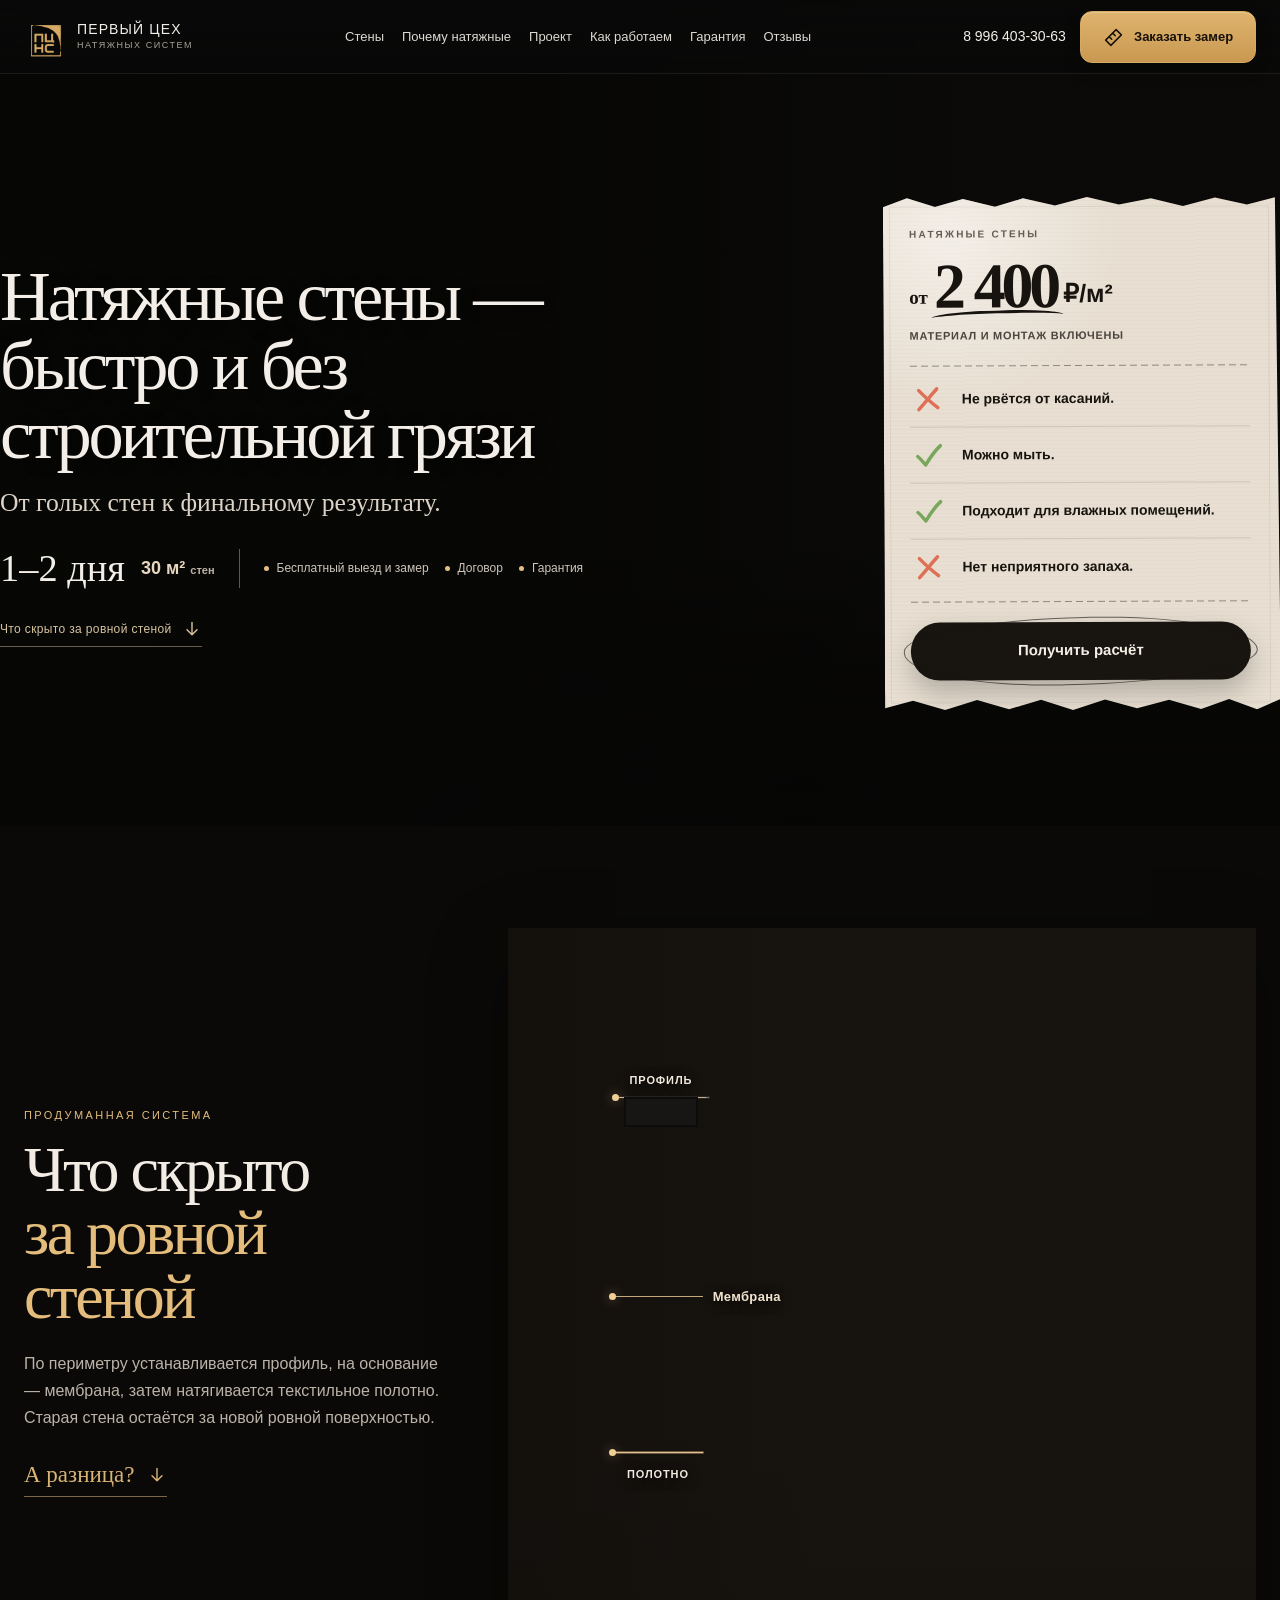
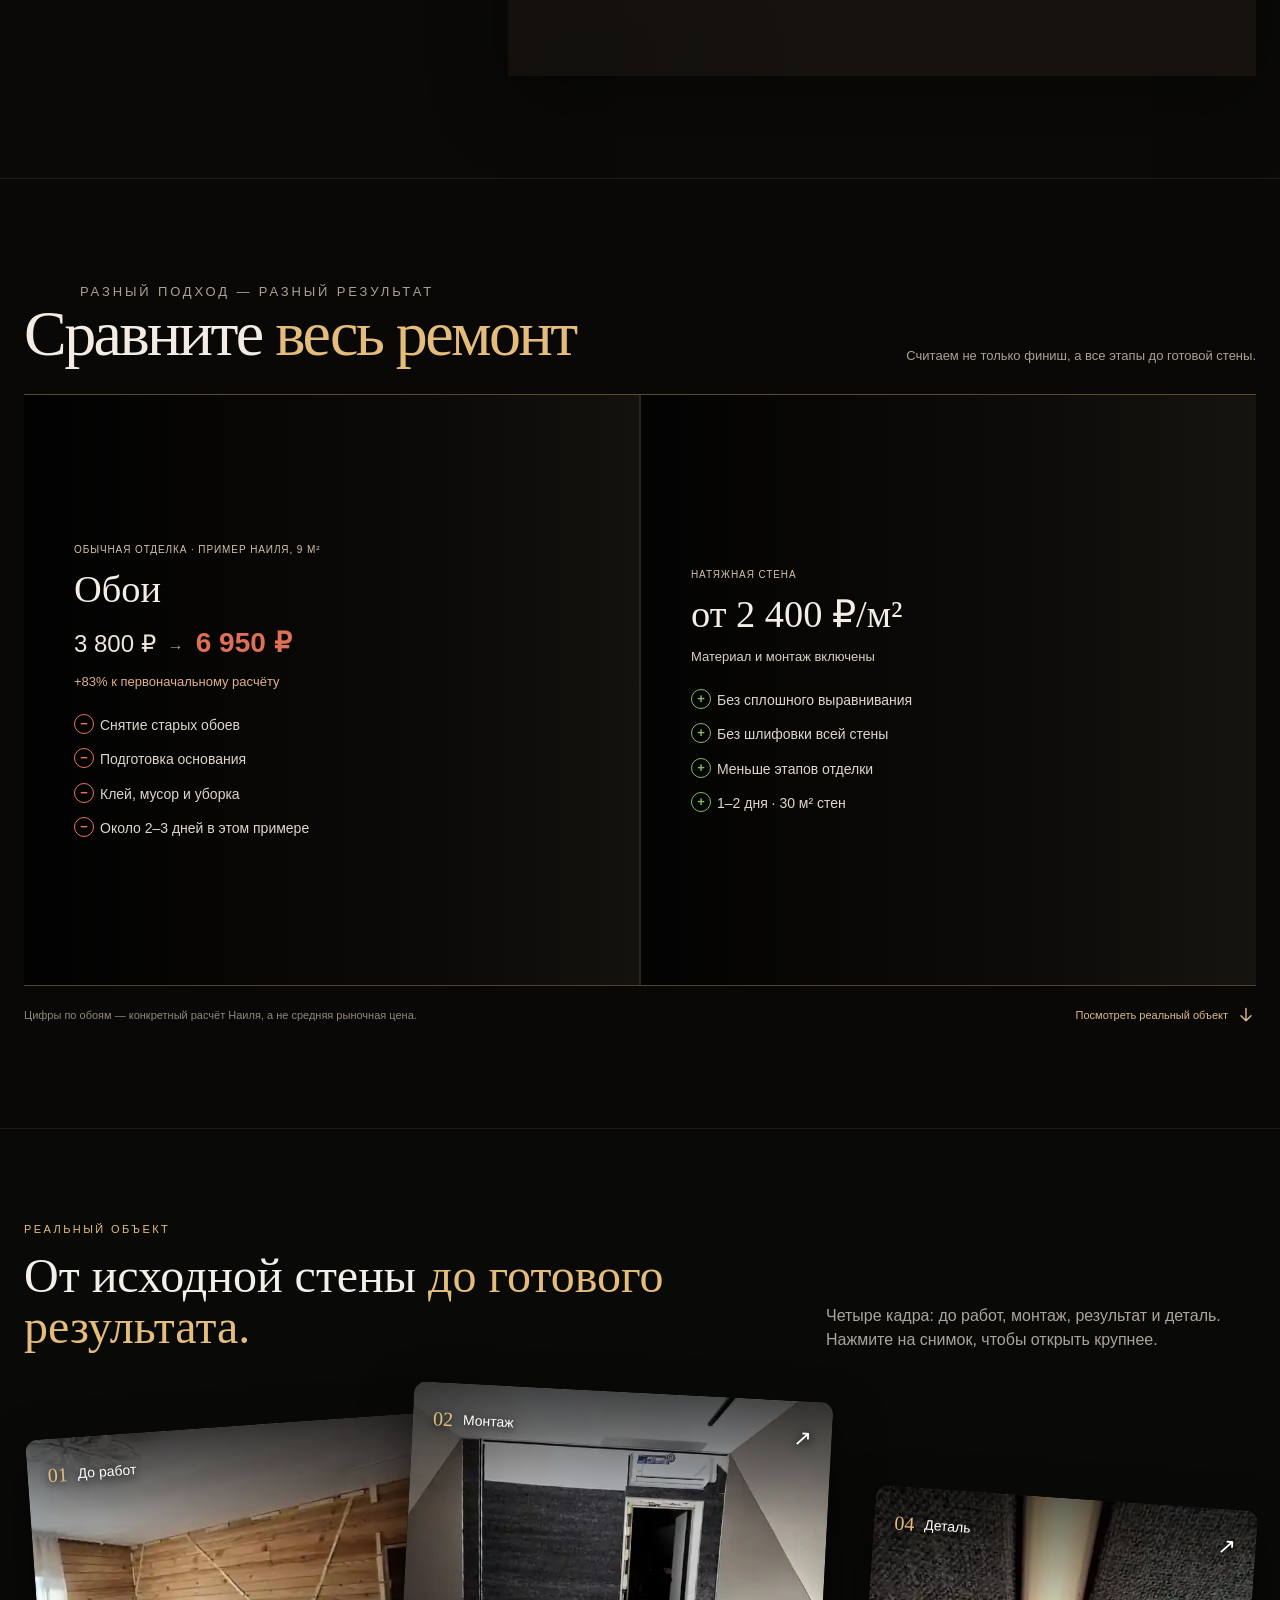
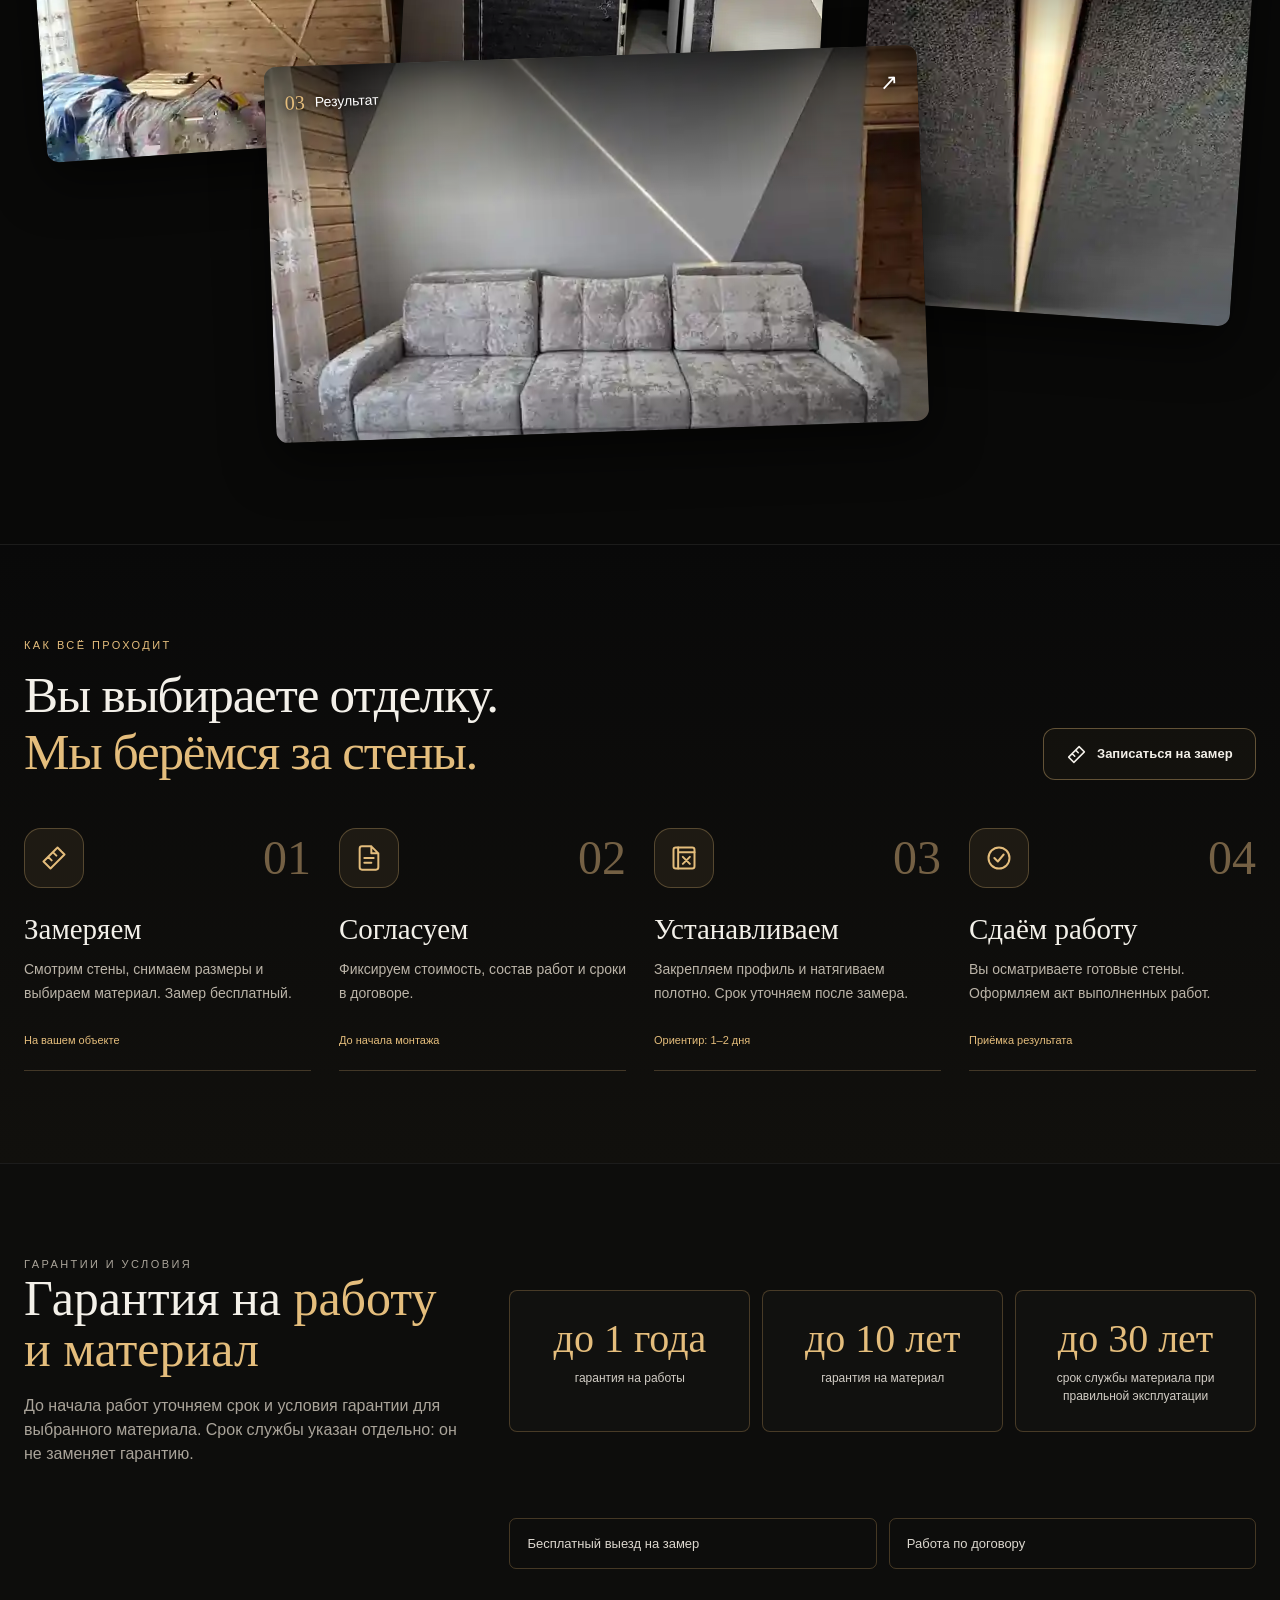
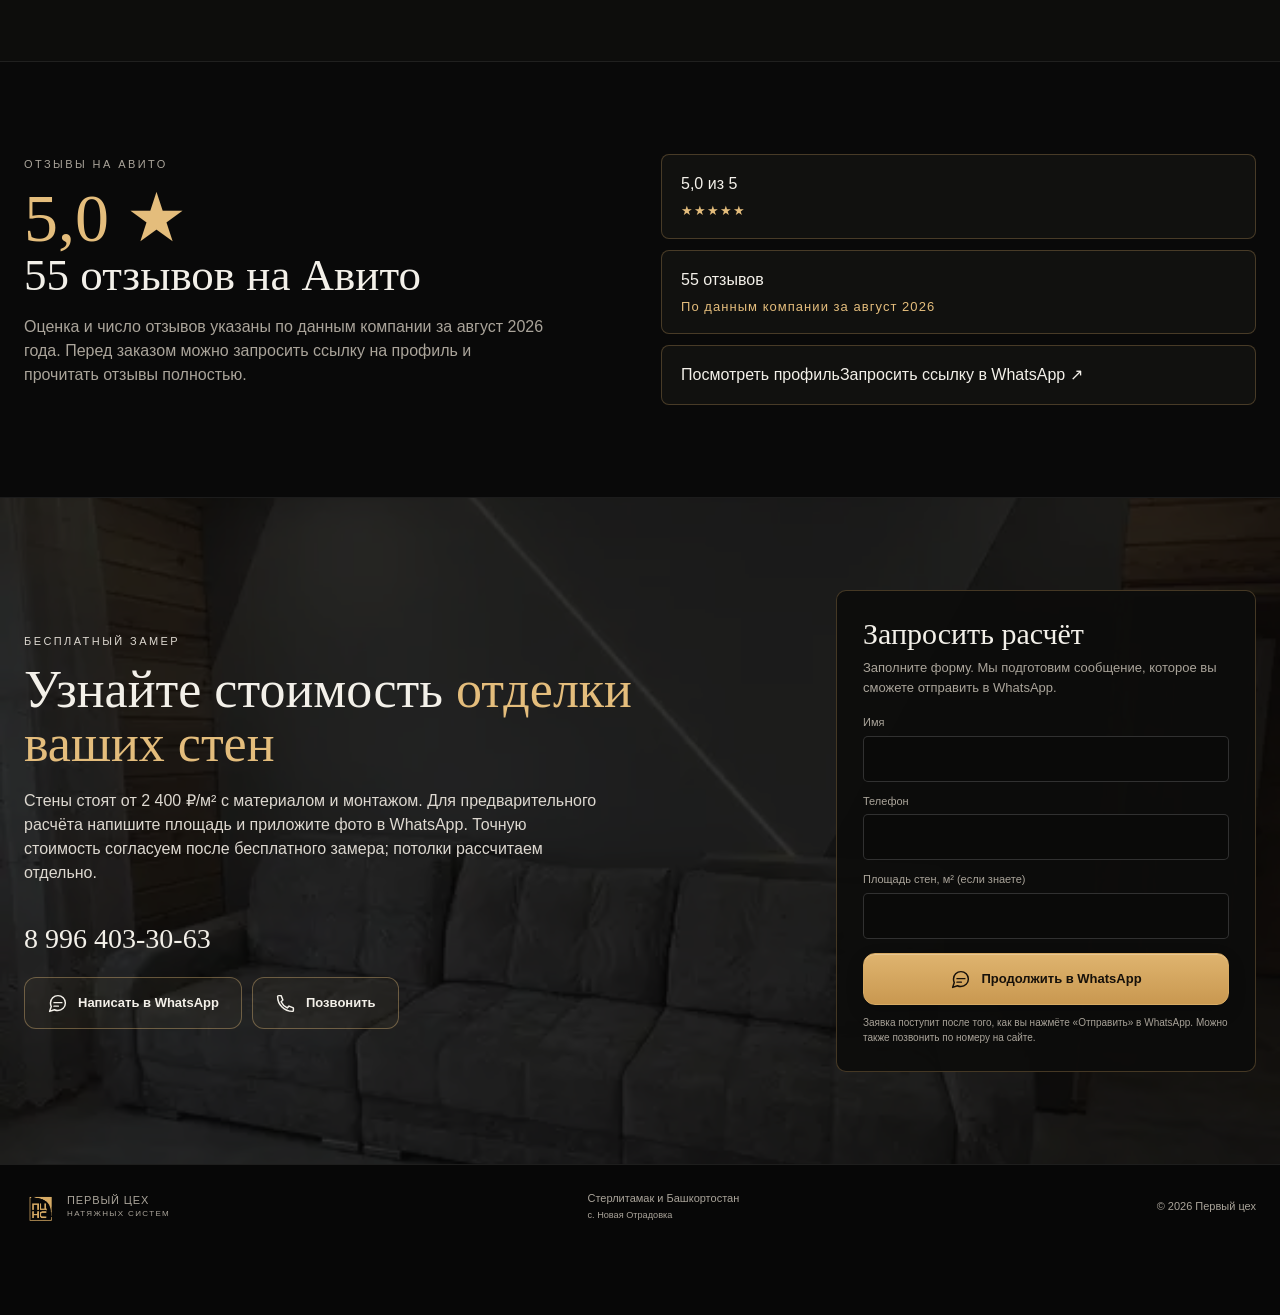
==== index.html @ b236bfb9 "Обновить версии финальных подложек экранов" ====
<!doctype html><html lang="ru"><head><meta charset="utf-8"><meta name="viewport" content="width=device-width,initial-scale=1,viewport-fit=cover"><title>Первый цех натяжных систем — Стерлитамак</title><meta name="description" content="Натяжные стены от 2 400 ₽/м² с материалом и монтажом в Стерлитамаке и Башкортостане. Также устанавливаем натяжные потолки. Бесплатный замер и расчёт."><meta name="theme-color" content="#090909"><link rel="icon" href="assets/logo.png"><link rel="stylesheet" href="styles.css?v=20260915-1936"><link rel="stylesheet" href="enhancements.css?v=20260915-1936"><link rel="stylesheet" href="comparison.css?v=20260915-1936"><link rel="stylesheet" href="story.css?v=20260915-1936"><link rel="stylesheet" href="attention.css?v=20260915-1936"><link rel="stylesheet" href="ui-refresh.css?v=20260916-bridge"><link rel="stylesheet" href="fullscreen.css?v=20260916-1"><link rel="stylesheet" href="revision-20260921.css?v=20260921-6"><style id="review-fixes-20260921">
.mount-detail{margin:0;min-width:0;padding:20px;background:rgba(9,8,7,.88);border-radius:16px}
.mount-detail svg{display:block;width:100%;height:auto}
.mount-detail figcaption{padding:0 10px 12px;color:#e2d9cb;font-size:15px;line-height:1.6}
.mount-detail small{display:block;margin-top:8px;font-size:12px;color:#b8ad9b}
.finish-visuals{display:grid;grid-template-columns:1fr 1fr;gap:24px;margin:0 0 32px}
.finish-visuals figure{position:relative;isolation:isolate;margin:0;min-height:390px;overflow:hidden;border-radius:16px;background:#28231d}
.finish-visuals img{position:absolute;inset:0;width:100%;height:100%;object-fit:cover}
.finish-visuals figure:after{content:"";position:absolute;inset:0;background:linear-gradient(0deg,rgba(0,0,0,.94),rgba(0,0,0,.5) 42%,transparent 85%);z-index:1}
.finish-visuals figcaption{position:absolute;z-index:2;bottom:0;left:0;right:0;padding:30px;color:#fff}
.finish-visuals small{display:block;font-size:13px;letter-spacing:.07em;color:#e6be7c;margin-bottom:12px}
.finish-visuals strong{display:block;font:400 clamp(28px,3vw,42px)/1.1 var(--serif);margin-bottom:12px}
.finish-visuals span{font-size:15px;line-height:1.5;color:#ddd5c9}
.finish-compare .finish-row>div{font-size:14px;line-height:1.55;padding:20px 16px}
.finish-compare .finish-row-head>div{font-size:14px}
@media(max-width:840px){.finish-visuals{gap:16px}.finish-visuals figure{min-height:360px}.finish-visuals figcaption{padding:22px}.finish-compare .finish-card dd{font-size:15px}.finish-compare .finish-card dt{font-size:11px}}
@media(max-width:600px){.finish-visuals{grid-template-columns:1fr}.finish-visuals figure{min-height:340px}.mount-detail{padding:10px}.mount-detail figcaption{font-size:14px}.wall-device-grid{min-width:0}}
</style><link rel="stylesheet" href="revision-20260922.css?v=20260922-3"></head><body>
<header class="header"><div class="wrap header-in"><a class="brand" href="#top"><img src="assets/logo.png" alt="Логотип Первый цех"><span class="brand-text"><strong>Первый цех</strong><span>натяжных систем</span></span></a><nav class="nav"><a href="#walls">Стены</a><a href="#compare">Почему натяжные</a><a href="#case">Проект</a><a href="#process">Как работаем</a><a href="#guarantee">Гарантия</a><a href="#reviews">Отзывы</a></nav><div class="header-actions"><a class="phone" href="tel:+79964033063">8 996 403-30-63</a><a class="btn btn-primary attention-cue" href="#measure"><svg class="btn-icon" width="22" height="22" viewBox="0 0 24 24" fill="none" stroke="currentColor" stroke-width="1.7" stroke-linecap="round" stroke-linejoin="round" aria-hidden="true" focusable="false"><path d="m3 15 12-12 6 6L9 21l-6-6Z M7 11l3 3m1-7 3 3m1-7 3 3"/></svg><span class="btn-label">Заказать замер</span></a></div><button class="menu-btn" id="menuBtn" aria-expanded="false" aria-controls="mobilePanel" aria-label="Меню"><span></span></button></div></header>
<div class="mobile-panel" id="mobilePanel" aria-hidden="true"><nav><a href="#walls">Стены</a><a href="#compare">Почему натяжные</a><a href="#case">Проект</a><a href="#process">Как работаем</a><a href="#guarantee">Гарантия</a><a href="#reviews">Отзывы</a></nav><div class="mobile-contact"><a class="btn btn-primary attention-cue" href="#measure"><svg class="btn-icon" width="22" height="22" viewBox="0 0 24 24" fill="none" stroke="currentColor" stroke-width="1.7" stroke-linecap="round" stroke-linejoin="round" aria-hidden="true" focusable="false"><path d="m3 15 12-12 6 6L9 21l-6-6Z M7 11l3 3m1-7 3 3m1-7 3 3"/></svg><span class="btn-label">Заказать замер</span></a><a class="btn ghost" href="tel:+79964033063"><svg class="btn-icon" width="22" height="22" viewBox="0 0 24 24" fill="none" stroke="currentColor" stroke-width="1.7" stroke-linecap="round" stroke-linejoin="round" aria-hidden="true" focusable="false"><path d="M7 3H4a1 1 0 0 0-1 1c0 9.4 7.6 17 17 17a1 1 0 0 0 1-1v-3l-5-2-2 2a14 14 0 0 1-7-7l2-2-2-5Z"/></svg><span class="btn-label">Позвонить · 8 996 403-30-63</span></a></div></div>
<main id="top"><section class="hero hero-full hero-receipt-layout"><img class="full-section-image hero-full-image" src="assets/hero-v3.webp?v=20260922-3" alt="" fetchpriority="high" decoding="async"><div class="wrap hero-receipt-grid"><div class="hero-receipt-copy"><h1 class="display">Натяжные стены —<br>быстро и без<br>строительной грязи</h1><p class="hero-receipt-lead">От голых стен к финальному результату.</p><div class="hero-receipt-facts"><div class="hero-time"><strong>1–2 дня</strong><span>30 м² <small>стен</small></span></div><div class="hero-trust-line"><span>Бесплатный выезд и замер</span><span>Договор</span><span>Гарантия</span></div></div><a class="hero-down-link" href="#walls"><span>Что скрыто за ровной стеной</span><svg class="down-icon" width="20" height="20" viewBox="0 0 24 24" fill="none" stroke="currentColor" stroke-width="1.7" stroke-linecap="round" stroke-linejoin="round" aria-hidden="true"><path d="M12 4v15m-6-6 6 6 6-6"/></svg></a></div><aside class="receipt-card" aria-label="Стоимость и преимущества натяжных стен"><div class="receipt-kicker">Натяжные стены</div><div class="receipt-price"><small>от</small><strong>2 400</strong><span>₽/м²</span></div><div class="receipt-includes">Материал и монтаж включены</div><div class="receipt-rule" aria-hidden="true"></div><div class="receipt-benefits"><div><svg class="receipt-mark receipt-mark-no" viewBox="0 0 40 40" aria-hidden="true"><path d="M9 9c6 7 13 14 22 22M31 8C24 15 17 23 8 32"/></svg><b>Не рвётся от касаний.</b></div><div><svg class="receipt-mark receipt-mark-yes" viewBox="0 0 40 40" aria-hidden="true"><path d="M7 22c4 3 7 7 10 10C22 23 27 15 34 8"/></svg><b>Можно мыть.</b></div><div><svg class="receipt-mark receipt-mark-yes" viewBox="0 0 40 40" aria-hidden="true"><path d="M7 22c4 3 7 7 10 10C22 23 27 15 34 8"/></svg><b>Подходит для влажных помещений.</b></div><div><svg class="receipt-mark receipt-mark-no" viewBox="0 0 40 40" aria-hidden="true"><path d="M9 9c6 7 13 14 22 22M31 8C24 15 17 23 8 32"/></svg><b>Нет неприятного запаха.</b></div></div><div class="receipt-rule receipt-rule-bottom" aria-hidden="true"></div><a class="receipt-cta attention-cue" href="#measure">Получить расчёт</a></aside></div></section><section class="section wall-system-v2" id="walls"><div class="wrap wall-system-grid"><div class="wall-system-copy"><p class="eyebrow">Продуманная система</p><h2>Что скрыто<br><span class="gold">за ровной стеной</span></h2><p>По периметру устанавливается профиль, на основание — мембрана, затем натягивается текстильное полотно. Старая стена остаётся за новой ровной поверхностью.</p><a class="wall-scroll-link" href="#compare"><span>А разница?</span><svg class="down-icon" width="20" height="20" viewBox="0 0 24 24" fill="none" stroke="currentColor" stroke-width="1.7" stroke-linecap="round" stroke-linejoin="round" aria-hidden="true"><path d="M12 4v15m-6-6 6 6 6-6"/></svg></a></div><figure class="system-visual" aria-label="Разрез натяжной стены: профиль, мембрана и полотно"><img src="assets/system-cutaway-v3.webp?v=20260922-3" alt="Архитектурный разрез натяжной стены с профилем, мембраной и текстильным полотном" loading="lazy" decoding="async"><div class="layer-label layer-profile"><i></i><span>Профиль</span></div><div class="layer-label layer-membrane"><i></i><span>Мембрана</span></div><div class="layer-label layer-fabric"><i></i><span>Полотно</span></div></figure></div></section><section class="section repair-compare-v2" id="compare"><div class="wrap"><div class="repair-compare-head"><div><p class="eyebrow">Разный подход — разный результат</p><h2>Сравните <span class="gold">весь ремонт</span></h2></div><p>Считаем не только финиш, а все этапы до готовой стены.</p></div><div class="repair-compare-grid"><article class="repair-option repair-old"><img src="assets/repair-before-v3.webp?v=20260922-3" alt="Комната во время демонтажа старой отделки" loading="lazy" decoding="async"><div class="repair-overlay"></div><div class="repair-option-copy"><small>Обычная отделка · пример Наиля, 9 м²</small><h3>Обои</h3><div class="repair-price repair-price-old"><span>3 800 ₽</span><em>→</em><strong>6 950 ₽</strong></div><p class="repair-delta">+83% к первоначальному расчёту</p><ul><li>Снятие старых обоев</li><li>Подготовка основания</li><li>Клей, мусор и уборка</li><li>Около 2–3 дней в этом примере</li></ul></div></article><article class="repair-option repair-new"><img src="assets/repair-after-v3.webp?v=20260922-3" alt="Готовая современная комната с ровной текстильной стеной" loading="lazy" decoding="async"><div class="repair-overlay"></div><div class="repair-option-copy"><small>Натяжная стена</small><h3>от 2 400 ₽/м²</h3><p class="repair-included">Материал и монтаж включены</p><ul><li>Без сплошного выравнивания</li><li>Без шлифовки всей стены</li><li>Меньше этапов отделки</li><li>1–2 дня · 30 м² стен</li></ul></div></article></div><div class="repair-note"><span>Цифры по обоям — конкретный расчёт Наиля, а не средняя рыночная цена.</span><a href="#case">Посмотреть реальный объект <svg class="down-icon" width="20" height="20" viewBox="0 0 24 24" fill="none" stroke="currentColor" stroke-width="1.7" stroke-linecap="round" stroke-linejoin="round" aria-hidden="true"><path d="M12 4v15m-6-6 6 6 6-6"/></svg></a></div></div></section><section class="section project-section" id="case"><div class="wrap"><div class="section-head project-head"><div><p class="eyebrow">Реальный объект</p><h2>От исходной стены <span class="gold">до готового результата.</span></h2></div><p>Четыре кадра: до работ, монтаж, результат и деталь. Нажмите на снимок, чтобы открыть крупнее.</p></div><div class="project-collage" aria-label="Четыре фотографии отделки стены"><button class="collage-shot collage-before" type="button" data-photo-src="assets/before.webp" data-photo-caption="Исходная деревянная стена" aria-label="Открыть фото: Исходная деревянная стена"><img src="assets/before.webp" alt="Исходная деревянная стена" loading="lazy" decoding="async"><span class="collage-label"><small>01</small><strong>До работ</strong><span aria-hidden="true">↗</span></span></button><button class="collage-shot collage-process" type="button" data-photo-src="assets/process.webp" data-photo-caption="Подготовка и монтаж полотна" aria-label="Открыть фото: Подготовка и монтаж полотна"><img src="assets/process.webp" alt="Подготовка и монтаж полотна" loading="lazy" decoding="async"><span class="collage-label"><small>02</small><strong>Монтаж</strong><span aria-hidden="true">↗</span></span></button><button class="collage-shot collage-after" type="button" data-photo-src="assets/after.webp" data-photo-caption="Готовая стена со световой линией" aria-label="Открыть фото: Готовая стена со световой линией"><img src="assets/after.webp" alt="Готовая стена со световой линией" loading="lazy" decoding="async"><span class="collage-label"><small>03</small><strong>Результат</strong><span aria-hidden="true">↗</span></span></button><button class="collage-shot collage-detail" type="button" data-photo-src="assets/detail.webp" data-photo-caption="Фактура полотна и световая линия" aria-label="Открыть фото: Фактура полотна и световая линия"><img src="assets/detail.webp" alt="Фактура полотна и световая линия" loading="lazy" decoding="async"><span class="collage-label"><small>04</small><strong>Деталь</strong><span aria-hidden="true">↗</span></span></button></div></div></section><section class="section process-refresh" id="process"><div class="wrap"><div class="process-heading"><div><p class="eyebrow">Как всё проходит</p><h2>Вы выбираете отделку.<br><span class="gold">Мы берёмся за стены.</span></h2></div><a class="btn ghost" href="#measure"><svg class="btn-icon" width="22" height="22" viewBox="0 0 24 24" fill="none" stroke="currentColor" stroke-width="1.7" stroke-linecap="round" stroke-linejoin="round" aria-hidden="true" focusable="false"><path d="m3 15 12-12 6 6L9 21l-6-6Z M7 11l3 3m1-7 3 3m1-7 3 3"/></svg><span class="btn-label">Записаться на замер</span></a></div><ol class="order-steps"><li class="order-step"><div class="order-step-top"><span class="order-icon"><svg class="step-svg" width="22" height="22" viewBox="0 0 24 24" fill="none" stroke="currentColor" stroke-width="1.7" stroke-linecap="round" stroke-linejoin="round" aria-hidden="true" focusable="false"><path d="m3 15 12-12 6 6L9 21l-6-6Z M7 11l3 3m1-7 3 3m1-7 3 3"/></svg></span><span class="order-number">01</span></div><h3>Замеряем</h3><p>Смотрим стены, снимаем размеры и выбираем материал. Замер бесплатный.</p><small>На вашем объекте</small></li><li class="order-step"><div class="order-step-top"><span class="order-icon"><svg class="step-svg" width="22" height="22" viewBox="0 0 24 24" fill="none" stroke="currentColor" stroke-width="1.7" stroke-linecap="round" stroke-linejoin="round" aria-hidden="true" focusable="false"><path d="M14 2H6a2 2 0 0 0-2 2v16a2 2 0 0 0 2 2h12a2 2 0 0 0 2-2V8l-6-6Z M14 2v6h6M8 12h8m-8 4h6"/></svg></span><span class="order-number">02</span></div><h3>Согласуем</h3><p>Фиксируем стоимость, состав работ и сроки в договоре.</p><small>До начала монтажа</small></li><li class="order-step"><div class="order-step-top"><span class="order-icon"><svg class="step-svg" width="22" height="22" viewBox="0 0 24 24" fill="none" stroke="currentColor" stroke-width="1.7" stroke-linecap="round" stroke-linejoin="round" aria-hidden="true" focusable="false"><rect x="3" y="3" width="18" height="18" rx="2"/><path d="M7 3v18M7 7h14m-10 4 6 6m0-6-6 6"/></svg></span><span class="order-number">03</span></div><h3>Устанавливаем</h3><p>Закрепляем профиль и натягиваем полотно. Срок уточняем после замера.</p><small>Ориентир: 1–2 дня</small></li><li class="order-step"><div class="order-step-top"><span class="order-icon"><svg class="step-svg" width="22" height="22" viewBox="0 0 24 24" fill="none" stroke="currentColor" stroke-width="1.7" stroke-linecap="round" stroke-linejoin="round" aria-hidden="true" focusable="false"><circle cx="12" cy="12" r="9"/><path d="m8 12 3 3 5-6"/></svg></span><span class="order-number">04</span></div><h3>Сдаём работу</h3><p>Вы осматриваете готовые стены. Оформляем акт выполненных работ.</p><small>Приёмка результата</small></li></ol></div></section><section class="section guarantee" id="guarantee"><div class="wrap guarantee-grid"><div class="guarantee-copy"><p class="eyebrow">Гарантии и условия</p><h2>Гарантия на <span class="gold">работу и материал</span></h2><p>До начала работ уточняем срок и условия гарантии для выбранного материала. Срок службы указан отдельно: он не заменяет гарантию.</p></div><div class="metrics"><div class="metric"><strong>до 1 года</strong><span>гарантия на работы</span></div><div class="metric"><strong>до 10 лет</strong><span>гарантия на материал</span></div><div class="metric"><strong>до 30 лет</strong><span>срок службы материала при правильной эксплуатации</span></div></div><div class="guarantee-notes"><div class="note">Бесплатный выезд на замер</div><div class="note">Работа по договору</div></div></div></section>
<section class="section" id="reviews"><div class="wrap reviews-grid"><div class="rating-copy"><p class="eyebrow">Отзывы на Авито</p><h2><span class="rating">5,0 ★</span><br>55 отзывов на Авито</h2><p>Оценка и число отзывов указаны по данным компании за август 2026 года. Перед заказом можно запросить ссылку на профиль и прочитать отзывы полностью.</p></div><div class="review-points"><div class="review-point"><b>5,0 из 5</b><span>★★★★★</span></div><div class="review-point"><b>55 отзывов</b><span>По данным компании за август 2026</span></div><div class="review-point"><b>Посмотреть профиль</b><a href="https://wa.me/79964033063?text=%D0%97%D0%B4%D1%80%D0%B0%D0%B2%D1%81%D1%82%D0%B2%D1%83%D0%B9%D1%82%D0%B5!%20%D0%9F%D1%80%D0%B8%D1%88%D0%BB%D0%B8%D1%82%D0%B5%2C%20%D0%BF%D0%BE%D0%B6%D0%B0%D0%BB%D1%83%D0%B9%D1%81%D1%82%D0%B0%2C%20%D1%81%D1%81%D1%8B%D0%BB%D0%BA%D1%83%20%D0%BD%D0%B0%20%D0%B2%D0%B0%D1%88%20%D0%BF%D1%80%D0%BE%D1%84%D0%B8%D0%BB%D1%8C%20%D0%90%D0%B2%D0%B8%D1%82%D0%BE%20%D1%81%20%D0%BE%D1%82%D0%B7%D1%8B%D0%B2%D0%B0%D0%BC%D0%B8." target="_blank" rel="noopener">Запросить ссылку в WhatsApp ↗</a></div></div></div></section>
<section class="section cta" id="measure"><div class="cta-bg"><img src="assets/hero.webp" alt=""></div><div class="wrap cta-in"><div class="cta-copy"><p class="eyebrow">Бесплатный замер</p><h2>Узнайте стоимость <span class="gold">отделки ваших стен</span></h2><p>Стены стоят от 2 400 ₽/м² с материалом и монтажом. Для предварительного расчёта напишите площадь и приложите фото в WhatsApp. Точную стоимость согласуем после бесплатного замера; потолки рассчитаем отдельно.</p><a class="cta-phone" href="tel:+79964033063">8 996 403-30-63</a><div class="contact-actions"><a class="btn ghost" href="https://wa.me/79964033063" target="_blank" rel="noopener"><svg class="btn-icon" width="22" height="22" viewBox="0 0 24 24" fill="none" stroke="currentColor" stroke-width="1.7" stroke-linecap="round" stroke-linejoin="round" aria-hidden="true" focusable="false"><path d="M21 11.5a8.5 8.5 0 0 1-8.5 8.5 9 9 0 0 1-4-.9L3 21l1.9-5.5a9 9 0 0 1-.9-4A8.5 8.5 0 0 1 12.5 3 8.5 8.5 0 0 1 21 11.5Z"/><path d="M8 11h9m-9 4h5"/></svg><span class="btn-label">Написать в WhatsApp</span></a><a class="btn ghost" href="tel:+79964033063"><svg class="btn-icon" width="22" height="22" viewBox="0 0 24 24" fill="none" stroke="currentColor" stroke-width="1.7" stroke-linecap="round" stroke-linejoin="round" aria-hidden="true" focusable="false"><path d="M7 3H4a1 1 0 0 0-1 1c0 9.4 7.6 17 17 17a1 1 0 0 0 1-1v-3l-5-2-2 2a14 14 0 0 1-7-7l2-2-2-5Z"/></svg><span class="btn-label">Позвонить</span></a></div></div><form class="form" id="leadForm"><h3>Запросить расчёт</h3><p>Заполните форму. Мы подготовим сообщение, которое вы сможете отправить в WhatsApp.</p><div class="field"><label for="name">Имя</label><input id="name" name="name" autocomplete="name" required></div><div class="field"><label for="phone">Телефон</label><input id="phone" name="phone" type="tel" autocomplete="tel" inputmode="tel" required></div><div class="field"><label for="area">Площадь стен, м² (если знаете)</label><input id="area" name="area" inputmode="decimal"></div><button class="btn btn-primary attention-cue" type="submit"><svg class="btn-icon" width="22" height="22" viewBox="0 0 24 24" fill="none" stroke="currentColor" stroke-width="1.7" stroke-linecap="round" stroke-linejoin="round" aria-hidden="true" focusable="false"><path d="M21 11.5a8.5 8.5 0 0 1-8.5 8.5 9 9 0 0 1-4-.9L3 21l1.9-5.5a9 9 0 0 1-.9-4A8.5 8.5 0 0 1 12.5 3 8.5 8.5 0 0 1 21 11.5Z"/><path d="M8 11h9m-9 4h5"/></svg><span class="btn-label">Продолжить в WhatsApp</span></button><div class="form-note">Заявка поступит после того, как вы нажмёте «Отправить» в WhatsApp. Можно также позвонить по номеру на сайте.</div></form></div></section></main>
<div class="project-lightbox" id="projectLightbox" aria-hidden="true" role="dialog" aria-modal="true" aria-label="Фотография проекта"><button class="lightbox-close" id="lightboxClose" type="button" aria-label="Закрыть">×</button><figure><img id="lightboxImage" src="" alt=""><figcaption id="lightboxCaption"></figcaption></figure></div><footer class="footer"><div class="wrap footer-in"><a class="brand" href="#top"><img src="assets/logo.png" alt=""><span class="brand-text"><strong>Первый цех</strong><span>натяжных систем</span></span></a><div>Стерлитамак и Башкортостан<br><small>с. Новая Отрадовка</small></div><div>© <span id="year"></span> Первый цех</div></div></footer><div class="mobile-cta"><a class="btn ghost" href="tel:+79964033063"><svg class="btn-icon" width="22" height="22" viewBox="0 0 24 24" fill="none" stroke="currentColor" stroke-width="1.7" stroke-linecap="round" stroke-linejoin="round" aria-hidden="true" focusable="false"><path d="M7 3H4a1 1 0 0 0-1 1c0 9.4 7.6 17 17 17a1 1 0 0 0 1-1v-3l-5-2-2 2a14 14 0 0 1-7-7l2-2-2-5Z"/></svg><span class="btn-label">Позвонить</span></a><a class="btn btn-primary attention-cue" href="#measure"><svg class="btn-icon" width="22" height="22" viewBox="0 0 24 24" fill="none" stroke="currentColor" stroke-width="1.7" stroke-linecap="round" stroke-linejoin="round" aria-hidden="true" focusable="false"><rect x="5" y="2" width="14" height="20" rx="3"/><path d="M8 6h8M8 11h1m6 0h1m-8 4h1m6 0h1m-8 4h1m6 0h1"/></svg><span class="btn-label">Рассчитать</span></a></div>
<script src="script.js?v=20260915-pulse" defer></script></body></html>
---- styles.css ----
:root{--bg:#090909;--bg2:#0d0d0c;--panel:#11110f;--text:#f3f0e9;--muted:#aaa49a;--gold:#d6aa65;--gold2:#e4bd7c;--line:rgba(214,170,101,.28);--soft:rgba(255,255,255,.08);--max:1240px;--serif:Georgia,'Times New Roman',serif;--sans:Arial,Helvetica,sans-serif;--header:74px}
*{box-sizing:border-box}html{scroll-behavior:smooth;scroll-padding-top:calc(var(--header) + 16px);background:var(--bg)}body{margin:0;background:var(--bg);color:var(--text);font:16px/1.5 var(--sans);-webkit-font-smoothing:antialiased;overflow-x:hidden}body.menu-open{overflow:hidden}img{display:block;max-width:100%}a{color:inherit;text-decoration:none}button,input{font:inherit}.wrap{width:min(var(--max),calc(100% - 48px));margin:auto}.gold{color:var(--gold2)}.eyebrow{margin:0 0 14px;color:var(--gold2);font-size:11px;letter-spacing:.22em;text-transform:uppercase}.display{font-family:var(--serif);font-weight:400;line-height:.98;letter-spacing:-.035em}.btn{display:inline-flex;min-height:48px;padding:0 20px;align-items:center;justify-content:center;border:1px solid var(--gold);border-radius:6px;background:var(--gold);color:#17120b;font-size:13px;font-weight:700;cursor:pointer;transition:.16s}.btn:hover{filter:brightness(1.05);transform:translateY(-1px)}.btn.ghost{background:transparent;color:var(--text);border-color:rgba(214,170,101,.58);font-weight:600}.btn:focus-visible,a:focus-visible,input:focus-visible,button:focus-visible{outline:2px solid var(--gold2);outline-offset:3px}
.header{height:var(--header);position:fixed;inset:0 0 auto;z-index:100;background:rgba(9,9,9,.96);border-bottom:1px solid var(--soft)}.header-in{height:100%;display:flex;align-items:center;gap:24px}.brand{display:flex;align-items:center;gap:11px}.brand img{width:42px;height:42px;object-fit:contain}.brand-text strong{display:block;font-size:14px;line-height:1.1;font-weight:500;letter-spacing:.08em;text-transform:uppercase}.brand-text span{display:block;margin-top:4px;color:var(--muted);font-size:9px;line-height:1.1;letter-spacing:.17em;text-transform:uppercase}.nav{display:flex;gap:22px;margin:auto;font-size:13px;color:#ddd9d2}.nav a{padding:10px 0}.nav a:hover{color:var(--gold2)}.header-actions{display:flex;align-items:center;gap:14px}.phone{font-size:14px;white-space:nowrap}.phone small{display:block;color:var(--muted);font-size:10px;text-align:right}.menu-btn{display:none;margin-left:auto;width:42px;height:42px;border:1px solid var(--soft);border-radius:7px;background:#10100f;color:var(--text);cursor:pointer}.menu-btn span,.menu-btn:before,.menu-btn:after{content:'';display:block;width:18px;height:1px;margin:4px auto;background:currentColor;transition:.18s}.menu-btn[aria-expanded="true"] span{opacity:0}.menu-btn[aria-expanded="true"]:before{transform:translateY(5px) rotate(45deg)}.menu-btn[aria-expanded="true"]:after{transform:translateY(-5px) rotate(-45deg)}.mobile-panel{display:none;position:fixed;inset:var(--header) 0 0;z-index:99;background:rgba(8,8,8,.985);padding:28px 24px}.mobile-panel.open{display:block}.mobile-panel nav{display:grid}.mobile-panel nav a{padding:14px 4px;border-bottom:1px solid var(--soft);font:26px var(--serif)}.mobile-contact{display:grid;gap:10px;margin-top:26px}.mobile-contact .btn{width:100%}
.hero{padding:calc(var(--header) + 46px) 0 34px;border-bottom:1px solid var(--soft)}.hero-grid{display:grid;grid-template-columns:minmax(0,.86fr) minmax(560px,1.14fr);gap:46px;align-items:center}.hero-copy{padding:30px 0}.hero h1{margin:0 0 22px;font-size:clamp(52px,5vw,72px)}.hero-sub{margin:0 0 12px;font:25px/1.22 var(--serif)}.hero-text{max-width:540px;margin:0 0 28px;color:#d9d5cd}.hero-actions{display:flex;gap:12px;flex-wrap:wrap}.hero-media{position:relative;overflow:hidden;min-height:620px;border:1px solid var(--soft);border-radius:15px;background:#111}.hero-media>img{width:100%;height:620px;object-fit:cover}.price-card{position:absolute;right:24px;bottom:24px;width:330px;padding:26px;background:rgba(12,12,11,.96);border:1px solid rgba(214,170,101,.62);border-radius:12px;box-shadow:0 18px 45px rgba(0,0,0,.34)}.price-card small{color:#cac5bc}.price{margin:7px 0 16px;font:45px/1.08 var(--serif);color:var(--gold2)}.checks{display:grid;gap:9px;margin-bottom:20px;color:#ded9d1;font-size:13px}.checks span:before{content:'✓';margin-right:9px;color:var(--gold2)}.price-card .btn{width:100%}.trustbar{display:grid;grid-template-columns:repeat(3,1fr);margin-top:26px;background:var(--panel);border:1px solid var(--line);border-radius:9px;overflow:hidden}.trust{padding:18px 22px;border-right:1px solid var(--soft)}.trust:last-child{border-right:0}.trust b{display:block;font:25px var(--serif)}.trust span{display:block;margin-top:2px;color:var(--muted);font-size:12px}
.section{padding:92px 0;border-bottom:1px solid var(--soft);scroll-margin-top:calc(var(--header) + 16px)}.section-head{display:flex;align-items:end;justify-content:space-between;gap:34px;margin-bottom:34px}.section-head h2{max-width:760px;margin:0;font:400 48px/1.05 var(--serif)}.section-head>p{max-width:430px;margin:0;color:var(--muted)}.technology{display:grid;grid-template-columns:.92fr 1.08fr;gap:62px;align-items:center}.tech-copy h2{margin:0 0 24px;font:400 50px/1.03 var(--serif)}.tech-copy>p{max-width:560px;color:#d3cfc7}.tech-steps{display:grid;grid-template-columns:repeat(3,1fr);margin-top:32px}.tech-step{padding:0 18px;border-right:1px solid var(--line)}.tech-step:first-child{padding-left:0}.tech-step:last-child{border:0}.tech-step b{display:block;font:28px var(--serif);color:var(--gold2)}.tech-step span{font-size:13px;color:#d6d1c8}.tech-image{overflow:hidden;border:1px solid var(--soft);border-radius:12px}.tech-image img{width:100%;height:520px;object-fit:cover}.case-grid{display:grid;grid-template-columns:repeat(4,minmax(0,1fr));gap:14px}.case-card{overflow:hidden;background:var(--panel);border:1px solid var(--line);border-radius:9px}.case-card img{width:100%;aspect-ratio:4/3;object-fit:cover}.case-info{padding:16px}.case-num{display:inline-grid;place-items:center;width:32px;height:32px;margin-bottom:11px;border:1px solid var(--gold);border-radius:50%;color:var(--gold2);font-family:var(--serif)}.case-info h3{margin:0 0 5px;font:23px var(--serif)}.case-info p{margin:0;color:var(--muted);font-size:13px}.process-grid{display:grid;grid-template-columns:repeat(4,1fr);border-top:1px solid var(--line);border-bottom:1px solid var(--line)}.process-item{min-height:170px;padding:24px 22px;border-right:1px solid var(--line)}.process-item:last-child{border:0}.process-item .num{font:27px var(--serif);color:var(--gold2)}.process-item h3{margin:10px 0 7px;font:22px var(--serif)}.process-item p{margin:0;color:var(--muted);font-size:13px}.guarantee{background:var(--bg2)}.guarantee-grid{display:grid;grid-template-columns:.9fr 1.55fr;gap:52px;align-items:center}.guarantee-copy h2{margin:0 0 18px;font:400 50px/1.03 var(--serif)}.guarantee-copy p{margin:0;color:var(--muted)}.metrics{display:grid;grid-template-columns:repeat(3,1fr);gap:12px}.metric{padding:26px 16px;border:1px solid var(--line);border-radius:8px;background:#11110f;text-align:center}.metric strong{display:block;font:40px/1.1 var(--serif);color:var(--gold2)}.metric span{display:block;margin-top:8px;color:#d2cdc5;font-size:12px}.guarantee-notes{grid-column:2;display:grid;grid-template-columns:1fr 1fr;gap:12px}.note{padding:15px 17px;border:1px solid var(--line);border-radius:7px;color:#dcd7cf;font-size:13px}.reviews-grid{display:grid;grid-template-columns:1fr 1fr;gap:42px;align-items:center}.rating-copy h2{margin:0 0 16px;font:400 45px/1.08 var(--serif)}.rating{color:var(--gold2);font-size:68px;line-height:.95}.rating-copy p{max-width:520px;color:var(--muted)}.review-points{display:grid;gap:11px}.review-point{padding:17px 19px;border:1px solid var(--line);border-radius:8px;background:var(--panel)}.review-point b{font-weight:500}.review-point span{display:block;margin-top:5px;color:var(--gold2);font-size:13px;letter-spacing:.08em}.cta{position:relative;background:#0b0b0a}.cta-bg{position:absolute;inset:0;overflow:hidden}.cta-bg img{width:100%;height:100%;object-fit:cover;opacity:.42}.cta-bg:after{content:'';position:absolute;inset:0;background:rgba(7,7,7,.6)}.cta-in{position:relative;z-index:2;display:grid;grid-template-columns:1fr 420px;gap:54px;align-items:center}.cta h2{margin:0 0 18px;font:400 52px/1.03 var(--serif)}.cta-copy>p{max-width:580px;color:#ddd8d0}.cta-phone{display:inline-block;margin:22px 0;font:28px var(--serif)}.contact-actions{display:flex;gap:10px;flex-wrap:wrap}.form{padding:26px;background:rgba(13,13,12,.96);border:1px solid var(--line);border-radius:10px}.form h3{margin:0 0 7px;font:30px var(--serif)}.form>p{margin:0 0 17px;color:var(--muted);font-size:13px}.field{margin-bottom:11px}.field label{display:block;margin-bottom:5px;color:var(--muted);font-size:11px}.field input{width:100%;height:46px;padding:0 12px;border:1px solid rgba(255,255,255,.16);border-radius:5px;background:#0a0a09;color:#fff;outline:0}.field input:focus{border-color:var(--gold)}.form .btn{width:100%;margin-top:3px}.form-note{margin-top:10px;color:var(--muted);font-size:10px}.footer{padding:25px 0 92px;background:#070707}.footer-in{display:flex;align-items:center;justify-content:space-between;gap:24px;color:var(--muted);font-size:11px}.footer .brand img{width:32px;height:32px}.footer .brand-text strong{font-size:11px}.footer .brand-text span{font-size:8px}.mobile-cta{display:none}
@media(max-width:1120px){.nav,.header-actions{display:none}.menu-btn{display:block}.hero-grid{grid-template-columns:.82fr 1.18fr;gap:28px}.hero-media{min-height:560px}.hero-media>img{height:560px}.price-card{right:16px;bottom:16px;width:300px;padding:22px}.price{font-size:39px}.case-grid{grid-template-columns:repeat(2,1fr)}}
@media(max-width:860px){:root{--header:66px}.wrap{width:min(var(--max),calc(100% - 32px))}.header-in{gap:12px}.brand img{width:38px;height:38px}.brand-text strong{font-size:12px}.brand-text span{font-size:8px}.hero{padding-top:calc(var(--header) + 30px)}.hero-grid{grid-template-columns:1fr;gap:26px}.hero-copy{padding:0}.hero h1{font-size:clamp(46px,9vw,64px)}.hero-sub{font-size:22px}.hero-media{min-height:auto}.hero-media>img{height:auto;aspect-ratio:16/10;object-fit:cover}.price-card{position:relative;right:auto;bottom:auto;width:auto;border-radius:0;border-left:0;border-right:0;border-bottom:0;box-shadow:none}.trustbar{grid-template-columns:1fr}.trust{border-right:0;border-bottom:1px solid var(--soft);padding:15px 18px}.trust:last-child{border-bottom:0}.trust b{font-size:21px}.section{padding:70px 0}.section-head{display:block;margin-bottom:26px}.section-head h2,.tech-copy h2,.guarantee-copy h2,.rating-copy h2,.cta h2{font-size:38px}.section-head>p{margin-top:10px}.technology,.guarantee-grid,.reviews-grid,.cta-in{grid-template-columns:1fr;gap:28px}.tech-image{order:-1}.tech-image img{height:auto;aspect-ratio:4/3}.tech-steps{grid-template-columns:1fr}.tech-step{padding:11px 0;border-right:0;border-bottom:1px solid var(--line)}.tech-step:last-child{border-bottom:0}.case-grid{grid-template-columns:1fr 1fr}.process-grid{grid-template-columns:1fr 1fr}.process-item:nth-child(2){border-right:0}.process-item:nth-child(-n+2){border-bottom:1px solid var(--line)}.metrics{grid-template-columns:1fr}.metric{display:grid;grid-template-columns:120px 1fr;align-items:center;text-align:left;padding:18px}.metric strong{font-size:32px}.metric span{margin:0}.guarantee-notes{grid-column:auto}.rating{font-size:56px}.cta-in{gap:24px}.form{max-width:520px}.footer-in{flex-direction:column;text-align:center}.mobile-cta{position:fixed;z-index:95;left:10px;right:10px;bottom:max(10px,env(safe-area-inset-bottom));display:flex;gap:8px;padding:8px;background:rgba(13,13,12,.97);border:1px solid var(--line);border-radius:8px;box-shadow:0 12px 32px rgba(0,0,0,.42)}.mobile-cta .btn{flex:1;min-height:44px;padding:0 10px}}
@media(max-width:600px){.wrap{width:calc(100% - 24px)}.hero{padding-top:calc(var(--header) + 22px)}.hero h1{font-size:43px}.hero-sub{font-size:20px}.hero-text{font-size:14px}.hero-actions{display:grid;grid-template-columns:1fr}.hero-actions .btn{width:100%}.hero-media>img{aspect-ratio:4/3}.price-card{padding:20px}.price{font-size:36px}.section{padding:58px 0}.section-head h2,.tech-copy h2,.guarantee-copy h2,.rating-copy h2,.cta h2{font-size:34px}.case-grid{grid-template-columns:1fr}.case-card img{aspect-ratio:16/10}.process-grid{grid-template-columns:1fr}.process-item{min-height:auto;padding:18px 4px;border-right:0!important;border-bottom:1px solid var(--line)!important}.process-item:last-child{border-bottom:0!important}.guarantee-notes{grid-template-columns:1fr}.metric{grid-template-columns:105px 1fr}.rating-copy h2{font-size:32px}.rating{font-size:52px}.cta-phone{font-size:24px}.form{padding:20px}.contact-actions{display:grid;grid-template-columns:1fr 1fr}.contact-actions .btn{width:100%}.mobile-panel nav a{font-size:23px}}
@media(max-width:380px){.hero h1{font-size:38px}.section-head h2,.tech-copy h2,.guarantee-copy h2,.rating-copy h2,.cta h2{font-size:31px}.brand-text{display:none}.metric{grid-template-columns:92px 1fr}.metric strong{font-size:29px}}
---- enhancements.css ----
/* Motion system: one restrained language for every CTA */
.nav{gap:18px}
.btn{position:relative;overflow:hidden;isolation:isolate;will-change:transform,box-shadow}
.btn::before{content:"";position:absolute;z-index:0;pointer-events:none;top:-65%;left:-45%;width:28%;height:230%;background:linear-gradient(90deg,transparent,rgba(255,255,255,.46),transparent);transform:skewX(-18deg);opacity:0}
.btn>*{position:relative;z-index:1}
.btn-primary{background:linear-gradient(180deg,#dfb46f,#c99850);border-color:#d7aa63;color:#17110a;box-shadow:0 7px 18px rgba(0,0,0,.16),inset 0 1px 0 rgba(255,255,255,.24)}
.btn-primary:hover{filter:none;transform:translateY(-2px);box-shadow:0 11px 28px rgba(0,0,0,.24),0 0 0 1px rgba(228,189,124,.12),inset 0 1px 0 rgba(255,255,255,.28)}
.btn.ghost:hover{filter:none;transform:translateY(-2px);border-color:rgba(228,189,124,.86);background:rgba(214,170,101,.055)}
.btn:hover::before{animation:buttonSweep .82s ease-out both}
.btn.attention-cue.is-calling{animation:buttonWake 1.25s cubic-bezier(.2,.75,.2,1) both}
.btn.attention-cue.is-calling::before{animation:buttonSweep 1.15s ease-out both}

/* Hero motion without scaling the photo: keeps the image sharper */
.hero-copy>*{opacity:0;transform:translateY(14px);animation:heroCopyIn .7s cubic-bezier(.2,.75,.2,1) forwards}.hero-copy>*:nth-child(1){animation-delay:.05s}.hero-copy>*:nth-child(2){animation-delay:.13s}.hero-copy>*:nth-child(3){animation-delay:.21s}.hero-copy>*:nth-child(4){animation-delay:.29s}.hero-copy>*:nth-child(5){animation-delay:.37s}
.hero-animated{isolation:isolate}.hero-animated>img{transform:none!important;animation:none!important;filter:none!important;image-rendering:auto}
.hero-animated::after{content:"";position:absolute;z-index:1;inset:0;pointer-events:none;background:linear-gradient(108deg,transparent 0 43%,rgba(228,189,124,.075) 49%,transparent 55%);background-size:230% 100%;animation:heroLight 11s ease-in-out infinite}
.hero-badge{position:absolute;z-index:3;left:22px;top:22px;display:flex;align-items:center;gap:10px;padding:10px 13px;border:1px solid rgba(228,189,124,.34);border-radius:999px;background:rgba(8,8,8,.72);backdrop-filter:blur(10px);box-shadow:0 10px 28px rgba(0,0,0,.22)}.hero-badge-dot{width:8px;height:8px;border-radius:50%;background:var(--gold2);box-shadow:0 0 0 0 rgba(228,189,124,.35);animation:dotPulse 3.2s ease-out infinite}.hero-badge span:last-child{display:grid;line-height:1.05}.hero-badge b{font:16px var(--serif);font-weight:400;color:#fff}.hero-badge small{margin-top:3px;color:#bbb4a9;font-size:9px}
.price-card{overflow:hidden}.price-card::after{content:"";position:absolute;pointer-events:none;inset:-1px;border-radius:12px;background:linear-gradient(120deg,transparent 20%,rgba(228,189,124,.42) 48%,transparent 74%);background-size:240% 100%;mix-blend-mode:screen;opacity:.12;animation:priceSheen 8.5s ease-in-out infinite}.price-card.idle-active{animation:priceGlowOnce 1.3s ease-out both}

/* Aggressive comparison */
.compare-section{background:linear-gradient(180deg,#0a0a09,#0e0d0c)}.compare-head h2{max-width:900px}.compare-head>p{max-width:410px}.compare-battle{display:grid;grid-template-columns:minmax(0,1fr) 62px minmax(0,1fr);align-items:stretch;gap:14px}.compare-card{position:relative;padding:30px;border:1px solid var(--soft);border-radius:14px;background:#0e0e0d;overflow:hidden}.compare-card::before{content:"";position:absolute;inset:0;pointer-events:none;opacity:.45}.compare-card.classic{border-color:rgba(190,82,63,.46)}.compare-card.classic::before{background:radial-gradient(circle at 0 0,rgba(180,66,47,.17),transparent 44%)}.compare-card.stretch{border-color:rgba(214,170,101,.66);box-shadow:0 0 0 1px rgba(214,170,101,.05) inset}.compare-card.stretch::before{background:radial-gradient(circle at 100% 0,rgba(214,170,101,.15),transparent 44%)}.compare-card-top{position:relative;z-index:1;display:grid;gap:7px;margin-bottom:24px}.compare-kicker{font-size:10px;letter-spacing:.18em;text-transform:uppercase;color:#bbaea4}.classic .compare-kicker{color:#e39a88}.stretch .compare-kicker{color:var(--gold2)}.compare-card-top strong{max-width:520px;font:400 31px/1.08 var(--serif)}.compare-vs{align-self:center;justify-self:center;display:grid;place-items:center;width:52px;height:52px;border:1px solid var(--line);border-radius:50%;background:#0b0b0a;color:var(--gold2);font:15px var(--serif);box-shadow:0 0 0 8px #0d0d0c}.classic-chain,.stretch-chain{position:relative;z-index:1;display:flex;flex-wrap:wrap;align-items:center;gap:8px;margin:0 0 22px}.classic-chain span,.stretch-chain span{padding:10px 12px;border-radius:7px;font-size:12px;line-height:1;background:#141312;border:1px solid rgba(255,255,255,.08)}.classic-chain span{color:#d3bcb5}.classic-chain i,.stretch-chain i{font-style:normal;color:#665f59}.stretch-chain span{color:#f0e8dc;border-color:rgba(214,170,101,.3);background:rgba(214,170,101,.065)}.stretch-chain i{color:var(--gold2)}.compare-pains,.compare-wins{position:relative;z-index:1;display:grid;grid-template-columns:repeat(3,1fr);gap:9px}.compare-pains span,.compare-wins span{min-height:76px;padding:14px;border-radius:9px;border:1px solid rgba(255,255,255,.07);font-size:12px}.compare-pains span{display:flex;align-items:flex-end;color:#d3bbb5;background:rgba(150,55,42,.09)}.compare-pains span::before{content:"×";align-self:flex-start;margin-right:7px;color:#e58c78;font:21px/1 var(--serif)}.compare-wins span{display:block;color:#ddd7ce;background:rgba(214,170,101,.06)}.compare-wins b{display:block;margin-bottom:5px;color:var(--gold2);font:24px/1 var(--serif);font-weight:400}.compare-punch{display:grid;grid-template-columns:160px 1fr auto;align-items:center;gap:22px;margin-top:16px;padding:22px 24px;border:1px solid rgba(214,170,101,.5);border-radius:11px;background:rgba(214,170,101,.065)}.compare-punch>span{color:var(--gold2);font-size:10px;letter-spacing:.16em;text-transform:uppercase}.compare-punch>strong{font:400 22px/1.25 var(--serif)}.compare-punch .btn{white-space:nowrap}

/* Real-project gallery: no artificial zoom so the source stays crisp */
.project-section{background:#090908}.project-head{margin-bottom:28px}.project-gallery{display:grid;gap:13px}.project-stage{position:relative;isolation:isolate;overflow:hidden;width:100%;height:min(66vw,690px);min-height:520px;padding:0;border:1px solid rgba(214,170,101,.2);border-radius:15px;background:#0e0e0d;color:#fff;text-align:left;cursor:zoom-in;box-shadow:0 24px 55px rgba(0,0,0,.2)}.project-stage>img{width:100%;height:100%;object-fit:cover;transform:none!important;filter:none!important;image-rendering:auto;transition:opacity .25s ease}.project-stage.is-changing>img{opacity:.28}.stage-shade{position:absolute;z-index:1;inset:0;background:linear-gradient(180deg,rgba(0,0,0,.01) 38%,rgba(0,0,0,.12) 57%,rgba(0,0,0,.79) 100%);pointer-events:none}.project-count{position:absolute;z-index:2;top:22px;right:22px;padding:8px 11px;border:1px solid rgba(255,255,255,.22);border-radius:999px;background:rgba(6,6,6,.46);backdrop-filter:blur(8px);font:12px var(--serif);letter-spacing:.08em}.stage-copy{position:absolute;z-index:2;left:28px;right:28px;bottom:30px;display:grid;gap:5px;max-width:620px;pointer-events:none}.stage-copy small{color:var(--gold2);font-size:10px;letter-spacing:.17em;text-transform:uppercase}.stage-copy strong{font:400 40px/1.04 var(--serif)}.stage-copy em{margin-top:5px;color:#d4cfc8;font-size:11px;font-style:normal;opacity:.82}.project-progress{position:absolute;z-index:3;left:0;right:0;bottom:0;height:3px;background:rgba(255,255,255,.09)}.project-progress i{display:block;width:0;height:100%;background:var(--gold2)}.project-gallery.is-playing .project-progress i{animation:galleryProgress 4.8s linear forwards}.project-thumbs{display:grid;grid-template-columns:repeat(4,1fr);gap:12px}.project-thumb{position:relative;overflow:hidden;min-height:150px;padding:0;border:1px solid var(--soft);border-radius:10px;background:#11110f;color:#fff;cursor:pointer;text-align:left;transition:border-color .22s ease,transform .22s ease,opacity .22s ease;opacity:.72}.project-thumb:hover{opacity:1;transform:translateY(-2px)}.project-thumb.is-active{opacity:1;border-color:rgba(214,170,101,.72);box-shadow:0 0 0 1px rgba(214,170,101,.08) inset}.project-thumb img{width:100%;height:150px;object-fit:cover;transform:none!important;filter:none!important;image-rendering:auto}.project-thumb::after{content:"";position:absolute;inset:0;background:linear-gradient(180deg,transparent 45%,rgba(0,0,0,.72) 100%);pointer-events:none}.project-thumb>span{position:absolute;z-index:2;left:13px;right:13px;bottom:11px;font-size:11px}.project-thumb b{margin-right:6px;color:var(--gold2);font:13px var(--serif);font-weight:400}.project-lightbox{position:fixed;z-index:300;inset:0;display:grid;place-items:center;padding:28px;background:rgba(4,4,4,.93);backdrop-filter:blur(10px);opacity:0;visibility:hidden;transition:opacity .22s ease,visibility .22s ease}.project-lightbox.open{opacity:1;visibility:visible}.project-lightbox figure{margin:0;max-width:min(1120px,94vw);max-height:90vh;display:grid;gap:10px}.project-lightbox img{max-width:100%;max-height:82vh;border-radius:10px;border:1px solid var(--soft);object-fit:contain;image-rendering:auto}.project-lightbox figcaption{color:#d8d3cb;font-size:13px;text-align:center}.lightbox-close{position:absolute;top:18px;right:20px;width:44px;height:44px;border:1px solid rgba(255,255,255,.18);border-radius:50%;background:rgba(10,10,10,.72);color:#fff;font-size:30px;line-height:1;cursor:pointer}body.lightbox-open{overflow:hidden}

.motion-ready .reveal-item{opacity:0;transform:translateY(18px);transition:opacity .7s cubic-bezier(.2,.75,.2,1),transform .7s cubic-bezier(.2,.75,.2,1)}.motion-ready .reveal-item.in-view{opacity:1;transform:none}
@keyframes buttonSweep{0%{left:-45%;opacity:0}18%{opacity:.18}72%{left:120%;opacity:.72}100%{left:120%;opacity:0}}@keyframes buttonWake{0%,100%{transform:translateY(0) scale(1);box-shadow:inherit}42%{transform:translateY(-2px) scale(1.012);box-shadow:0 12px 30px rgba(0,0,0,.25),0 0 0 1px rgba(228,189,124,.24),0 0 24px rgba(214,170,101,.16)}}@keyframes phoneWake{0%,100%{color:inherit;text-shadow:none}45%{color:#f4dfbd;text-shadow:0 0 18px rgba(228,189,124,.3)}}@keyframes heroCopyIn{to{opacity:1;transform:none}}@keyframes heroLight{0%,72%,100%{background-position:210% 0;opacity:0}78%{opacity:.28}90%{background-position:-30% 0;opacity:.65}96%{opacity:0}}@keyframes dotPulse{0%,100%{box-shadow:0 0 0 0 rgba(228,189,124,.35)}50%{box-shadow:0 0 0 8px rgba(228,189,124,0)}}@keyframes priceSheen{0%,74%,100%{background-position:210% 0;opacity:.05}84%{opacity:.17}94%{background-position:-30% 0;opacity:.07}}@keyframes priceGlowOnce{0%,100%{border-color:rgba(214,170,101,.62);box-shadow:0 18px 45px rgba(0,0,0,.34)}45%{border-color:rgba(228,189,124,.98);box-shadow:0 18px 45px rgba(0,0,0,.34),0 0 0 1px rgba(228,189,124,.22),0 0 34px rgba(214,170,101,.17)}}@keyframes galleryProgress{from{width:0}to{width:100%}}
@media(max-width:1180px){.nav{gap:15px;font-size:12px}.compare-battle{grid-template-columns:1fr 48px 1fr}.compare-pains,.compare-wins{grid-template-columns:1fr}.compare-punch{grid-template-columns:140px 1fr}.compare-punch .btn{grid-column:1/-1;justify-self:start}}
@media(max-width:860px){.hero-badge{left:14px;top:14px}.compare-battle{grid-template-columns:1fr}.compare-vs{margin:-6px 0;z-index:2}.compare-punch{grid-template-columns:1fr}.compare-punch .btn{grid-column:auto;width:100%}.project-stage{height:auto;min-height:0;aspect-ratio:4/3}.project-thumbs{grid-template-columns:repeat(4,minmax(160px,1fr));overflow-x:auto;scroll-snap-type:x mandatory;padding-bottom:5px}.project-thumb{scroll-snap-align:start}.stage-copy strong{font-size:34px}.project-lightbox{padding:18px}.project-lightbox img{max-height:76vh}}
@media(max-width:600px){.hero-badge{padding:8px 10px}.hero-badge b{font-size:14px}.hero-badge small{font-size:8px}.compare-card{padding:22px}.compare-card-top strong{font-size:27px}.classic-chain,.stretch-chain{gap:6px}.classic-chain span,.stretch-chain span{padding:9px 10px}.compare-punch{padding:19px}.compare-punch>strong{font-size:20px}.project-stage{aspect-ratio:1/1.05}.stage-copy{left:18px;right:18px;bottom:20px}.stage-copy strong{font-size:29px}.project-count{top:14px;right:14px}.project-thumbs{grid-template-columns:repeat(4,minmax(142px,1fr));gap:9px}.project-thumb,.project-thumb img{height:132px;min-height:132px}.lightbox-close{top:12px;right:12px}}
@media(prefers-reduced-motion:reduce){.hero-copy>*,.hero-animated::after,.hero-badge-dot,.price-card::after,.btn::before,.btn,.phone-ring,.price-card,.project-stage>img,.project-progress i,.reveal-item,.project-lightbox{animation:none!important;transition:none!important;opacity:1!important;transform:none!important}.btn:hover,.project-thumb:hover{transform:none}}

/* Comparison v2: deliberately dirty on the left, clean and fast on the right */
.compare-section{position:relative;overflow:hidden;background:#0b0a09}
.compare-section::before{content:"";position:absolute;inset:0;pointer-events:none;background:radial-gradient(circle at 14% 20%,rgba(142,59,45,.10),transparent 30%),radial-gradient(circle at 78% 34%,rgba(214,170,101,.055),transparent 32%)}
.compare-intro{position:relative;z-index:1;max-width:930px;margin-bottom:34px}
.compare-intro h2{margin:0;max-width:900px;font:400 58px/1.00 var(--serif);letter-spacing:-.035em}
.compare-lead{max-width:700px;margin:20px 0 0;color:#bbb3aa;font-size:16px}
.dirty-word{color:#df8e7d}
.compare-showdown{position:relative;z-index:1;display:grid;grid-template-columns:1.08fr .92fr;gap:16px;align-items:stretch}
.compare-showdown .compare-card{min-height:590px;border-radius:16px;padding:34px}
.compare-showdown .compare-card::before{display:none}
.dirt-card{position:relative;overflow:hidden;border-color:rgba(194,78,59,.5)!important;background:radial-gradient(circle at 13% 18%,rgba(219,133,111,.13) 0 1px,transparent 2px),radial-gradient(circle at 23% 38%,rgba(219,133,111,.08) 0 1px,transparent 2px),radial-gradient(circle at 74% 18%,rgba(255,255,255,.055) 0 1px,transparent 2px),radial-gradient(circle at 84% 66%,rgba(219,133,111,.07) 0 1px,transparent 2px),linear-gradient(145deg,#17110f,#0f0e0d 65%)}
.dirt-card::after{content:"ПЫЛЬ";position:absolute;right:-16px;bottom:-32px;z-index:0;color:rgba(218,126,105,.055);font:700 124px/1 var(--sans);letter-spacing:-.08em;transform:rotate(-4deg);pointer-events:none}
.compare-showdown .compare-kicker{position:relative;z-index:2;display:inline-block;margin-bottom:18px;font-size:11px;letter-spacing:.19em;text-transform:uppercase}
.dirt-card .compare-kicker{color:#e59382}
.clean-card .compare-kicker{color:var(--gold2)}
.compare-showdown h3{position:relative;z-index:2;margin:0 0 26px;font:400 47px/.98 var(--serif);letter-spacing:-.035em}
.dirt-card h3{color:#f0ded9}
.dirt-card h3 em{color:#df8e7d;font-style:normal}
.clean-card h3 span{color:var(--gold2)}
.clean-card>p{position:relative;z-index:2;max-width:500px;margin:0 0 30px;color:#c8c1b8}
.mess-list{position:relative;z-index:2;display:grid;border-top:1px solid rgba(229,147,130,.25)}
.mess-list>div{display:grid;grid-template-columns:48px 1fr;gap:15px;align-items:center;min-height:69px;border-bottom:1px solid rgba(229,147,130,.18)}
.mess-list b{color:#ae6455;font:16px var(--serif);font-weight:400}
.mess-list span{display:grid;gap:2px}
.mess-list strong{font:400 23px/1.05 var(--serif);color:#f2ded9}
.mess-list small{color:#a99995;font-size:11px}
.dirt-stamp{position:relative;z-index:2;display:inline-block;margin-top:24px;padding:10px 13px;border:1px solid rgba(225,133,114,.35);border-radius:7px;color:#df8e7d;background:rgba(170,65,48,.08);font-size:10px;letter-spacing:.14em;text-transform:uppercase}
.clean-card{border-color:rgba(214,170,101,.72)!important;background:linear-gradient(145deg,rgba(214,170,101,.08),rgba(16,15,13,.96) 40%,#0e0e0d)}
.clean-steps{position:relative;z-index:2;display:grid;gap:10px;margin:0 0 24px}
.clean-steps>div{display:grid;grid-template-columns:50px 1fr;align-items:center;min-height:72px;padding:0 18px;border:1px solid rgba(214,170,101,.20);border-radius:10px;background:rgba(214,170,101,.035)}
.clean-steps>div.final{border-color:rgba(214,170,101,.65);background:rgba(214,170,101,.09)}
.clean-steps b{color:var(--gold2);font:16px var(--serif);font-weight:400}
.clean-steps strong{font:400 24px/1.05 var(--serif)}
.clean-facts{position:relative;z-index:2;display:grid;grid-template-columns:repeat(3,1fr);gap:9px}
.clean-facts span{min-height:98px;padding:16px;border:1px solid rgba(214,170,101,.16);border-radius:10px;background:rgba(214,170,101,.04)}
.clean-facts strong{display:block;margin-bottom:7px;color:var(--gold2);font:400 27px/1 var(--serif)}
.clean-facts small{display:block;color:#bcb5ab;font-size:11px;line-height:1.3}
.compare-punch{position:relative;z-index:1;display:flex;justify-content:space-between;align-items:center;gap:24px;margin-top:16px;padding:24px 26px;border:1px solid rgba(214,170,101,.46);border-radius:12px;background:rgba(214,170,101,.055)}
.compare-punch>div{display:grid;gap:4px}
.compare-punch>div>span{color:#a9a198;font-size:11px;text-transform:uppercase;letter-spacing:.14em}
.compare-punch>div>strong{font:400 26px/1.15 var(--serif)}
.compare-punch .btn{flex:0 0 auto;white-space:nowrap}
@media(max-width:980px){.compare-intro h2{font-size:48px}.compare-showdown{grid-template-columns:1fr}.compare-showdown .compare-card{min-height:0}.compare-punch{align-items:flex-start;flex-direction:column}.compare-punch .btn{width:100%}}
@media(max-width:600px){.compare-intro{margin-bottom:24px}.compare-intro h2{font-size:38px}.compare-lead{font-size:14px}.compare-showdown .compare-card{padding:22px}.compare-showdown h3{font-size:37px}.mess-list>div{grid-template-columns:40px 1fr;min-height:62px}.mess-list strong{font-size:21px}.dirt-card::after{font-size:84px}.clean-facts{grid-template-columns:1fr}.clean-facts span{min-height:0}.compare-punch{padding:20px}.compare-punch>div>strong{font-size:22px}}
---- comparison.css ----
/* Visual comparison rebuilt from the approved concept */
.visual-compare{position:relative;overflow:hidden;background:
radial-gradient(circle at 12% 45%,rgba(143,62,44,.16),transparent 34%),
radial-gradient(circle at 88% 42%,rgba(214,170,101,.08),transparent 35%),
#0a0908}
.visual-compare::before{content:"";position:absolute;inset:0;pointer-events:none;opacity:.18;background-image:
radial-gradient(circle at 15% 20%,rgba(255,255,255,.12) 0 1px,transparent 1.5px),
radial-gradient(circle at 8% 75%,rgba(206,108,83,.18) 0 1px,transparent 1.5px),
radial-gradient(circle at 24% 58%,rgba(206,108,83,.12) 0 1px,transparent 1.5px);background-size:74px 74px,96px 96px,120px 120px}
.visual-compare .wrap{position:relative;z-index:1}
.visual-compare-head{text-align:center;max-width:980px;margin:0 auto 34px}
.visual-compare-head .eyebrow{margin-bottom:12px}
.visual-compare-head h2{margin:0;font:400 58px/.98 var(--serif);letter-spacing:-.035em}
.visual-compare-head>p:last-child{margin:14px auto 0;max-width:720px;color:#b8b0a7;font-size:17px}
.visual-compare-grid{display:grid;grid-template-columns:minmax(0,1fr) 62px minmax(0,1fr);gap:18px;align-items:stretch}
.visual-side{position:relative;overflow:hidden;padding:28px;border-radius:16px;border:1px solid var(--soft);background:#0f0e0d;box-shadow:0 18px 45px rgba(0,0,0,.2)}
.visual-side-dirty{border-color:rgba(191,78,57,.46);background:linear-gradient(145deg,#17110f,#0f0e0d 62%)}
.visual-side-dirty::after{content:"";position:absolute;inset:0;pointer-events:none;background:radial-gradient(circle at 15% 15%,rgba(191,78,57,.12),transparent 38%)}
.visual-side-clean{border-color:rgba(214,170,101,.64);background:linear-gradient(145deg,rgba(214,170,101,.055),#0e0e0d 42%)}
.visual-side-title{position:relative;z-index:2;margin-bottom:20px}
.visual-side-title h3{margin:0 0 4px;font:400 34px/1.05 var(--serif)}
.visual-side-title p{margin:0;color:#b7afa6;font-size:15px}
.visual-side-dirty .visual-side-title p{color:#d4aaa0}
.visual-side-clean .visual-side-title h3{color:#f0c27f}
.cmp-strip{position:relative;z-index:2;display:grid;overflow:hidden;border:1px solid rgba(255,255,255,.11);border-radius:11px;background:#0c0c0b}
.cmp-strip-5{grid-template-columns:repeat(5,minmax(0,1fr))}
.cmp-strip-3{grid-template-columns:repeat(3,minmax(0,1fr))}
.cmp-shot{position:relative;min-width:0;height:355px;margin:0;overflow:hidden;border-right:1px solid rgba(255,255,255,.13);background:#111}
.cmp-shot:last-child{border-right:0}
.cmp-shot img{width:100%;height:100%;object-fit:cover;display:block;filter:saturate(.8) contrast(1.04)}
.visual-side-clean .cmp-shot img{filter:saturate(.92) contrast(1.02)}
.cmp-shot::after{content:"";position:absolute;inset:0;background:linear-gradient(180deg,rgba(0,0,0,.48),transparent 29%,transparent 68%,rgba(0,0,0,.12));pointer-events:none}
.cmp-shot figcaption{position:absolute;z-index:2;top:14px;left:14px;right:10px;color:#fff;font-size:13px;font-weight:700;text-shadow:0 2px 10px rgba(0,0,0,.7)}
.cmp-badges{position:relative;z-index:2;display:flex;flex-wrap:wrap;gap:8px;margin-top:15px}
.cmp-badges span{display:inline-flex;align-items:center;gap:8px;min-height:38px;padding:0 12px;border:1px solid rgba(255,255,255,.10);border-radius:999px;font-size:12px;background:rgba(255,255,255,.025)}
.cmp-badges span::before{display:grid;place-items:center;width:20px;height:20px;border-radius:50%;font-size:13px;font-weight:800;line-height:1}
.cmp-badges.negative span{border-color:rgba(211,101,80,.38);color:#e2cbc5;background:rgba(159,61,45,.055)}
.cmp-badges.negative span::before{content:"×";background:#cf6551;color:#180a07}
.cmp-badges.positive span{border-color:rgba(214,170,101,.34);color:#e8dfd2;background:rgba(214,170,101,.045)}
.cmp-badges.positive span::before{content:"✓";background:#e0b46d;color:#17110a}
.visual-vs{align-self:center;justify-self:center;display:grid;place-items:center;width:54px;height:54px;border-radius:50%;border:1px solid rgba(214,170,101,.55);background:#0b0a09;color:#efc77f;font:400 17px var(--serif);box-shadow:0 0 0 8px #0b0a09,0 0 32px rgba(214,170,101,.08)}
.visual-compare-footer{display:flex;align-items:center;justify-content:center;gap:26px;margin-top:30px;text-align:center;flex-wrap:wrap}
.visual-compare-footer strong{font:400 28px/1.15 var(--serif)}
.visual-compare-footer strong span{color:#efc77f}
.visual-compare-footer .btn{min-width:220px}
@media(max-width:1180px){.visual-compare-head h2{font-size:50px}.visual-compare-grid{grid-template-columns:1fr}.visual-vs{margin:-2px auto}.cmp-shot{height:320px}}
@media(max-width:760px){.visual-compare-head{text-align:left}.visual-compare-head h2{font-size:41px}.visual-compare-head>p:last-child{margin-left:0}.visual-side{padding:20px}.visual-side-title h3{font-size:29px}.cmp-strip{overflow-x:auto;scroll-snap-type:x mandatory}.cmp-strip-5{grid-template-columns:repeat(5,150px)}.cmp-strip-3{grid-template-columns:repeat(3,210px)}.cmp-shot{height:290px;scroll-snap-align:start}.cmp-badges{display:grid;grid-template-columns:1fr 1fr}.cmp-badges span{justify-content:flex-start}.visual-compare-footer{align-items:stretch;flex-direction:column}.visual-compare-footer strong{font-size:24px}.visual-compare-footer .btn{width:100%}}
@media(max-width:430px){.visual-compare-head h2{font-size:36px}.cmp-badges{grid-template-columns:1fr}.cmp-shot{height:270px}.cmp-strip-5{grid-template-columns:repeat(5,138px)}.cmp-strip-3{grid-template-columns:repeat(3,190px)}}

/* The transition card between comparison and gallery is intentionally removed. */
.project-bridge{display:none!important}
---- story.css ----
/* Clear explanation + two-picture comparison */
.wall-explain-section{position:relative;overflow:hidden;background:linear-gradient(180deg,#0a0a09,#0d0c0b)}.wall-explain-section:before{content:"";position:absolute;inset:0;pointer-events:none;background:radial-gradient(circle at 78% 45%,rgba(214,170,101,.1),transparent 34%)}.wall-explain{position:relative;z-index:1;display:grid;grid-template-columns:minmax(0,.96fr) minmax(420px,1.04fr);gap:64px;align-items:center}.wall-explain-copy h2{margin:0 0 22px;font:400 56px/1 var(--serif);letter-spacing:-.035em}.wall-explain-lead{max-width:720px;margin:0 0 16px;font:400 27px/1.25 var(--serif);color:#f0ece4}.wall-explain-note{max-width:660px;margin:0;color:#bbb4aa;font-size:16px;line-height:1.65}.wall-thesis{display:grid;gap:5px;max-width:690px;margin-top:26px;padding:20px 22px;border-left:2px solid var(--gold2);background:rgba(214,170,101,.055)}.wall-thesis span{color:#9f978d;font-size:10px;letter-spacing:.16em;text-transform:uppercase}.wall-thesis strong{font:400 24px/1.25 var(--serif);color:#fff}.wall-question{display:inline-flex;align-items:center;gap:11px;margin-top:30px;padding:12px 15px;border:1px solid rgba(214,170,101,.34);border-radius:999px;color:#e8dfd2;background:rgba(214,170,101,.035);font-size:13px;transition:.2s}.wall-question:hover{transform:translateY(-1px);border-color:rgba(228,189,124,.72);background:rgba(214,170,101,.07)}.question-dot{width:9px;height:9px;flex:0 0 9px;border-radius:50%;background:var(--gold2);animation:questionPing 2.8s ease-out infinite}.wall-question b{color:var(--gold2);font-size:16px;font-weight:400;animation:questionArrow 2.8s ease-in-out infinite}.wall-diagram{position:relative;min-height:470px;perspective:1000px}.wall-layer{position:absolute;top:50%;width:64%;height:72%;transform:translateY(-50%);border-radius:14px;overflow:hidden;box-shadow:0 24px 55px rgba(0,0,0,.28)}.wall-layer-old{left:2%;padding:24px;border:1px solid rgba(206,105,82,.28);background:linear-gradient(145deg,#24201d,#171513);transform:translateY(-50%) rotateY(9deg) rotateZ(-1.2deg)}.wall-layer-old:before{content:"";position:absolute;inset:0;background:linear-gradient(116deg,transparent 19%,rgba(255,255,255,.035) 20%,transparent 21%),linear-gradient(70deg,transparent 43%,rgba(205,112,91,.08) 44%,transparent 45%);background-size:180px 180px,220px 220px}.wall-layer-old span,.wall-layer-old small,.wall-layer-new span,.wall-layer-new strong{position:relative;z-index:1;display:block}.wall-layer-old span{color:#d7b3aa;font:25px var(--serif)}.wall-layer-old small{margin-top:6px;color:#8f8580;font-size:11px}.wall-layer-new{right:1%;padding:26px;border:1px solid rgba(228,189,124,.66);background:linear-gradient(145deg,#1a1916,#0f0f0e);transform:translateY(-50%) rotateY(-8deg) rotateZ(.8deg);box-shadow:0 26px 70px rgba(0,0,0,.34)}.wall-layer-new:before{content:"";position:absolute;inset:0;background:linear-gradient(112deg,transparent 0 43%,rgba(228,189,124,.09) 49%,transparent 55%);background-size:220% 100%;animation:wallSheen 7s ease-in-out infinite}.wall-layer-new span{color:var(--gold2);font-size:11px;letter-spacing:.15em;text-transform:uppercase}.wall-layer-new strong{max-width:390px;margin-top:12px;font:400 38px/1.03 var(--serif)}.wall-profile{position:absolute;z-index:4;right:4.5%;width:57%;height:3px;background:linear-gradient(90deg,transparent,var(--gold2) 16% 84%,transparent);box-shadow:0 0 18px rgba(228,189,124,.22)}.wall-profile-top{top:14%}.wall-profile-bottom{bottom:14%}.wall-gap-label{position:absolute;z-index:5;left:48%;top:50%;padding:7px 9px;border:1px solid rgba(228,189,124,.4);border-radius:999px;background:#0c0b0a;color:var(--gold2);font-size:9px;letter-spacing:.13em;text-transform:uppercase;transform:translate(-50%,-50%) rotate(-90deg)}
.compare-simple{position:relative;overflow:hidden;background:linear-gradient(180deg,#0d0c0b,#090909)}.compare-simple:before{content:"";position:absolute;inset:0;pointer-events:none;background:radial-gradient(circle at 17% 50%,rgba(151,58,44,.12),transparent 30%),radial-gradient(circle at 83% 50%,rgba(214,170,101,.08),transparent 32%)}.compare-simple .wrap{position:relative;z-index:1}.compare-simple-head{max-width:900px;margin:0 auto 34px;text-align:center}.compare-simple-head h2{margin:0;font:400 56px/1 var(--serif);letter-spacing:-.035em}.compare-simple-head>p:last-child{margin:14px auto 0;color:#b7afa5;font-size:16px}.compare-duo{position:relative;display:grid;grid-template-columns:1fr 1fr;gap:0;max-width:1180px;margin:0 auto}.compare-picture{position:relative;min-width:0}.compare-photo{position:relative;height:520px;overflow:hidden;background:#111;box-shadow:0 22px 55px rgba(0,0,0,.28)}.compare-picture-old .compare-photo{clip-path:polygon(0 0,100% 0,94% 100%,0 100%);border-radius:16px 0 0 16px}.compare-picture-new .compare-photo{clip-path:polygon(6% 0,100% 0,100% 100%,0 100%);border-radius:0 16px 16px 0}.compare-photo img{width:100%;height:100%;object-fit:cover;display:block}.compare-picture-old .compare-photo img{filter:saturate(.62) contrast(1.06) brightness(.72)}.compare-picture-new .compare-photo img{filter:saturate(.92) contrast(1.02) brightness(.96)}.compare-photo:after{content:"";position:absolute;inset:0;background:linear-gradient(180deg,rgba(0,0,0,.38),transparent 32%,transparent 62%,rgba(0,0,0,.62));pointer-events:none}.compare-photo-label{position:absolute;z-index:3;top:20px;left:22px;padding:8px 11px;border:1px solid rgba(255,255,255,.18);border-radius:999px;background:rgba(8,8,8,.58);backdrop-filter:blur(8px);font-size:10px;letter-spacing:.16em;text-transform:uppercase}.compare-picture-new .compare-photo-label{left:auto;right:22px;color:var(--gold2);border-color:rgba(228,189,124,.35)}.compare-vs{position:absolute;z-index:6;left:50%;top:46%;display:grid;place-items:center;width:58px;height:58px;border:1px solid rgba(228,189,124,.62);border-radius:50%;background:#0b0a09;color:var(--gold2);font:400 17px var(--serif);box-shadow:0 0 0 9px rgba(11,10,9,.94),0 0 34px rgba(214,170,101,.13);transform:translate(-50%,-50%)}.compare-verdict{position:relative;margin-top:-74px;padding:24px 26px 22px;min-height:150px;border:1px solid rgba(255,255,255,.08);background:rgba(11,10,9,.95);backdrop-filter:blur(12px)}.compare-verdict-old{margin-right:28px;border-color:rgba(198,83,63,.35);border-radius:0 12px 12px 12px}.compare-verdict-new{margin-left:28px;border-color:rgba(214,170,101,.45);border-radius:12px 0 12px 12px}.compare-verdict strong{display:block;font:400 34px/1.05 var(--serif)}.compare-verdict-old strong{color:#e59a89}.compare-verdict-new strong{color:#efc77f}.compare-verdict small{display:block;margin-top:10px;color:#aaa299;font-size:11px;line-height:1.5}.compare-simple-footer{display:flex;align-items:center;justify-content:center;gap:28px;margin-top:34px;text-align:center;flex-wrap:wrap}.compare-simple-footer>strong{max-width:700px;font:400 28px/1.18 var(--serif)}.compare-simple-footer>strong span{color:var(--gold2)}.compare-simple-footer .btn{min-width:220px}
@keyframes questionPing{0%,14%,28%,100%{box-shadow:0 0 0 0 rgba(228,189,124,.36);transform:scale(1)}7%,21%{box-shadow:0 0 0 8px rgba(228,189,124,0);transform:scale(1.18)}}@keyframes questionArrow{0%,14%,28%,100%{transform:translateY(0)}7%,21%{transform:translateY(4px)}}@keyframes wallSheen{0%,68%,100%{background-position:210% 0;opacity:0}76%{opacity:.28}90%{background-position:-30% 0;opacity:.65}96%{opacity:0}}
@media(max-width:980px){.wall-explain{grid-template-columns:1fr;gap:38px}.wall-explain-copy h2,.compare-simple-head h2{font-size:48px}.wall-diagram{min-height:390px;max-width:720px;width:100%;margin:auto}.compare-photo{height:430px}.compare-verdict strong{font-size:29px}}
@media(max-width:760px){.wall-explain-copy h2,.compare-simple-head h2{font-size:40px}.wall-explain-lead{font-size:23px}.wall-explain-note{font-size:14px}.wall-thesis strong{font-size:21px}.wall-question{width:100%;justify-content:center;text-align:center}.wall-diagram{min-height:330px}.wall-layer{width:69%;height:70%}.wall-layer-old{left:-2%}.wall-layer-new{right:-2%}.wall-layer-new strong{font-size:29px}.wall-profile{right:1%;width:64%}.wall-gap-label{display:none}.compare-simple-head{text-align:left}.compare-simple-head>p:last-child{margin-left:0}.compare-duo{grid-template-columns:1fr;gap:14px}.compare-picture-old .compare-photo,.compare-picture-new .compare-photo{clip-path:none;border-radius:14px}.compare-photo{height:360px}.compare-picture-new .compare-photo-label{left:22px;right:auto}.compare-vs{top:50%;width:50px;height:50px}.compare-verdict,.compare-verdict-old,.compare-verdict-new{margin:-62px 14px 0;border-radius:12px;min-height:130px}.compare-simple-footer{align-items:stretch;flex-direction:column}.compare-simple-footer>strong{font-size:24px}.compare-simple-footer .btn{width:100%}}
@media(max-width:480px){.wall-explain-copy h2,.compare-simple-head h2{font-size:36px}.wall-explain-lead{font-size:21px}.wall-thesis{padding:17px}.wall-diagram{min-height:285px}.wall-layer{height:68%}.wall-layer-old span{font-size:20px}.wall-layer-new strong{font-size:24px}.compare-photo{height:300px}.compare-verdict strong{font-size:26px}.compare-verdict small{font-size:10px}.compare-vs{display:none}}
@media(prefers-reduced-motion:reduce){.question-dot,.wall-question b,.wall-layer-new:before{animation:none!important}}
---- attention.css ----
/* First-screen CTA attention + stability fixes */

/* Main hero CTA: starts immediately, then repeats rarely. */
.hero-actions .btn-primary.attention-cue{
  position:relative;
  z-index:3;
  animation:heroCtaWake 8.2s cubic-bezier(.2,.75,.2,1) .12s infinite both;
  transform-origin:center;
}
.hero-actions .btn-primary.attention-cue::before{
  animation:heroCtaSweep 8.2s ease .12s infinite both;
}
.hero-actions .btn-primary.attention-cue::after{
  content:"";
  position:absolute;
  inset:1px;
  z-index:0;
  border:1px solid rgba(255,238,202,0);
  border-radius:5px;
  box-shadow:inset 0 0 0 0 rgba(255,235,196,0);
  pointer-events:none;
  animation:heroCtaInnerGlow 8.2s ease .12s infinite both;
}
@keyframes heroCtaWake{
  0%,2%,14%,100%{transform:translateY(0) scale(1);box-shadow:0 7px 18px rgba(0,0,0,.16),inset 0 1px 0 rgba(255,255,255,.24)}
  4%{transform:translateY(-3px) scale(1.035);box-shadow:0 13px 36px rgba(0,0,0,.30),0 0 0 1px rgba(239,199,127,.24),0 0 30px rgba(214,170,101,.30),inset 0 1px 0 rgba(255,255,255,.34)}
  7%{transform:translateY(0) scale(1.008)}
  10%{transform:translateY(-1px) scale(1.018);box-shadow:0 11px 30px rgba(0,0,0,.24),0 0 21px rgba(214,170,101,.20),inset 0 1px 0 rgba(255,255,255,.30)}
  13%{transform:translateY(0) scale(1)}
}
@keyframes heroCtaSweep{
  0%,2%,7%,100%{left:-45%;opacity:0}
  3%{opacity:.22}
  6%{left:120%;opacity:.86}
  8%{left:-45%;opacity:0}
  10%{opacity:.14}
  13%{left:120%;opacity:.58}
  14%{opacity:0}
}
@keyframes heroCtaInnerGlow{
  0%,2%,14%,100%{border-color:rgba(255,238,202,0);box-shadow:inset 0 0 0 0 rgba(255,235,196,0)}
  4%{border-color:rgba(255,238,202,.55);box-shadow:inset 0 0 18px rgba(255,226,170,.10)}
  7%{border-color:rgba(255,238,202,.12);box-shadow:inset 0 0 0 rgba(255,235,196,0)}
  10%{border-color:rgba(255,238,202,.36);box-shadow:inset 0 0 12px rgba(255,226,170,.07)}
}

/* Project gallery: JS changes the slide every 5.4s, so the progress line must match it. */
.project-gallery.is-playing .project-progress i{animation-duration:5.4s!important}

/* Comparison photos: failed remote image must not break the card. */
.cmp-shot{background:linear-gradient(145deg,#1b1714,#0e0d0c)}
.cmp-shot img{min-width:100%;min-height:100%}
.cmp-shot.is-image-missing::before{
  content:"Фото этапа";
  position:absolute;
  z-index:1;
  inset:0;
  display:grid;
  place-items:center;
  padding:28px 12px;
  color:#7e756d;
  font-size:11px;
  letter-spacing:.12em;
  text-transform:uppercase;
}

/* Guard against overflow on narrow screens. */
.btn{max-width:100%;text-align:center;white-space:normal}
.phone,.cta-phone{overflow-wrap:anywhere}
.project-stage,.project-thumb,.visual-side,.form,.price-card{min-width:0}

/* Second section — clear explanation in the approved visual direction. */
.wall-explain-section{
  padding:76px 0!important;
  background:#090909!important;
}
.wall-explain-section::before{display:none!important}
.wall-explain-section .wall-explain{
  position:relative!important;
  z-index:1;
  display:grid!important;
  grid-template-columns:minmax(0,1.04fr) minmax(420px,.96fr)!important;
  gap:0!important;
  align-items:stretch!important;
  overflow:hidden;
  border:1px solid rgba(214,170,101,.44);
  border-radius:28px;
  background:#0b0a09!important;
  box-shadow:0 28px 72px rgba(0,0,0,.34);
}
.wall-explain-section .wall-explain-copy{
  position:relative!important;
  z-index:3;
  display:flex!important;
  flex-direction:column;
  justify-content:center;
  min-width:0;
  padding:58px 48px 48px!important;
  background:linear-gradient(90deg,#0b0a09 0%,#0b0a09 78%,rgba(11,10,9,.88) 100%);
}
.wall-explain-section .wall-explain-copy>.eyebrow{order:1;margin:0 0 28px!important;font-size:0!important}
.wall-explain-section .wall-explain-copy>.eyebrow::before{
  content:"ЧТО ТАКОЕ НАТЯЖНЫЕ СТЕНЫ?";
  color:#9e958a;
  font:600 11px/1 var(--sans);
  letter-spacing:.24em;
}
.wall-explain-section .wall-explain-copy>h2{
  order:2;
  margin:0 0 24px!important;
  max-width:700px;
  font-size:0!important;
  letter-spacing:-.035em!important;
}
.wall-explain-section .wall-explain-copy>h2>*{display:none!important}
.wall-explain-section .wall-explain-copy>h2::before,
.wall-explain-section .wall-explain-copy>h2::after{display:block;font:400 clamp(38px,4.1vw,62px)/.98 var(--serif)}
.wall-explain-section .wall-explain-copy>h2::before{content:"Новая ровная поверхность";color:var(--gold2)}
.wall-explain-section .wall-explain-copy>h2::after{content:"поверх старой стены";color:#f4f0e8}
.wall-explain-section .wall-explain-lead{
  order:3;
  max-width:680px!important;
  margin:0!important;
  font-size:0!important;
  color:#cbc4bb!important;
}
.wall-explain-section .wall-explain-lead>*{display:none!important}
.wall-explain-section .wall-explain-lead::before{
  content:"По краям стены устанавливается тонкий профиль. На него натягивается прочное тканевое полотно. Неровности и старая отделка остаются под ним — снаружи вы видите аккуратную, ровную и современную поверхность.";
  display:block;
  font:400 16px/1.62 var(--sans);
}
.wall-explain-section .wall-explain-note{display:none!important}
.wall-explain-section .wall-thesis{
  order:4;
  display:flex!important;
  flex-wrap:wrap;
  gap:10px 22px;
  max-width:none!important;
  margin:24px 0 0!important;
  padding:18px 0 0!important;
  border:0!important;
  border-top:1px solid rgba(214,170,101,.23)!important;
  background:transparent!important;
}
.wall-explain-section .wall-thesis>*{display:none!important}
.wall-explain-section .wall-thesis::before{
  content:"●  Без штукатурки     ●  Без шлифовки     ●  Современный вид";
  color:#efe7da;
  font:600 13px/1.6 var(--sans);
  word-spacing:.1em;
}
.wall-explain-section .wall-explain-copy::after{
  content:"СТАРАЯ СТЕНА   →   ПРОФИЛЬ И ПОЛОТНО   →   ГОТОВАЯ ПОВЕРХНОСТЬ";
  order:5;
  display:block;
  margin-top:23px;
  padding:14px 16px;
  border:1px solid rgba(214,170,101,.25);
  border-radius:9px;
  color:#a9a198;
  background:rgba(255,255,255,.018);
  font:600 10px/1.45 var(--sans);
  letter-spacing:.1em;
}
.wall-explain-section .wall-question{
  order:6;
  position:relative!important;
  display:inline-flex!important;
  align-items:center!important;
  justify-content:space-between!important;
  align-self:flex-start;
  width:270px!important;
  min-height:62px!important;
  margin:26px 0 0!important;
  padding:0 23px!important;
  border:1px solid rgba(228,189,124,.85)!important;
  border-radius:16px!important;
  background:linear-gradient(180deg,#e7bd7d,#c99752)!important;
  color:#17110a!important;
  box-shadow:0 12px 32px rgba(0,0,0,.26),0 0 22px rgba(214,170,101,.10)!important;
  overflow:hidden;
  transition:transform .2s,box-shadow .2s,filter .2s!important;
  animation:wallQuestionPulse 4.8s ease-in-out infinite;
}
.wall-explain-section .wall-question:hover{transform:translateY(-2px)!important;filter:brightness(1.05);box-shadow:0 16px 38px rgba(0,0,0,.3),0 0 26px rgba(214,170,101,.16)!important}
.wall-explain-section .wall-question .question-dot{display:none!important}
.wall-explain-section .wall-question>span:not(.question-dot){font-size:0!important}
.wall-explain-section .wall-question>span:not(.question-dot)::after{content:"А разница?";font:700 17px/1 var(--sans)}
.wall-explain-section .wall-question>b{font-size:0!important;color:#17110a!important;animation:none!important}
.wall-explain-section .wall-question>b::after{content:"→";font:400 22px/1 var(--sans)}
.wall-explain-section .wall-diagram{
  position:relative!important;
  display:block!important;
  min-height:610px!important;
  margin:0!important;
  overflow:hidden;
  background:#17130f url('assets/wall-touch.webp') center/cover no-repeat!important;
  perspective:none!important;
}
.wall-explain-section .wall-diagram>*{display:none!important}
.wall-explain-section .wall-diagram::after{
  content:"";
  position:absolute;
  inset:0;
  pointer-events:none;
  background:linear-gradient(90deg,rgba(11,10,9,.38) 0%,transparent 24%),linear-gradient(180deg,transparent 60%,rgba(8,7,6,.22) 100%);
}
.wall-explain-section .wall-diagram::before{
  content:"ДЕТАЛИ СОЗДАЮТ БОЛЬШЕ, ЧЕМ ПРОСТРАНСТВО";
  position:absolute;
  z-index:2;
  right:28px;
  bottom:28px;
  width:135px;
  color:rgba(239,229,214,.48);
  font:600 9px/1.55 var(--sans);
  letter-spacing:.17em;
}
@keyframes wallQuestionPulse{
  0%,14%,100%{box-shadow:0 12px 32px rgba(0,0,0,.26),0 0 0 rgba(214,170,101,0)}
  5%{box-shadow:0 15px 38px rgba(0,0,0,.3),0 0 28px rgba(214,170,101,.22)}
  9%{box-shadow:0 12px 32px rgba(0,0,0,.26),0 0 14px rgba(214,170,101,.10)}
}

@media(max-width:980px){
  .wall-explain-section .wall-explain{grid-template-columns:1fr 42%!important}
  .wall-explain-section .wall-explain-copy{padding:42px 32px 38px!important}
  .wall-explain-section .wall-diagram{min-height:560px!important}
  .wall-explain-section .wall-explain-lead::before{font-size:14px}
  .wall-explain-section .wall-thesis::before{font-size:12px}
}
@media(max-width:760px){
  .wall-explain-section{padding:48px 0!important}
  .wall-explain-section .wall-explain{grid-template-columns:1fr!important;border-radius:18px}
  .wall-explain-section .wall-explain-copy{padding:34px 24px 28px!important;background:#0b0a09}
  .wall-explain-section .wall-explain-copy>h2::before,
  .wall-explain-section .wall-explain-copy>h2::after{font-size:clamp(36px,10vw,48px)}
  .wall-explain-section .wall-thesis::before{white-space:normal;line-height:1.9}
  .wall-explain-section .wall-question{width:100%!important}
  .wall-explain-section .wall-diagram{min-height:420px!important;background-position:center!important}
}
@media(max-width:600px){
  .hero-actions .btn-primary.attention-cue,
  .hero-actions .btn-primary.attention-cue::before,
  .hero-actions .btn-primary.attention-cue::after{animation-delay:.08s}
}
@media(prefers-reduced-motion:reduce){
  .hero-actions .btn-primary.attention-cue,
  .hero-actions .btn-primary.attention-cue::before,
  .hero-actions .btn-primary.attention-cue::after,
  .wall-explain-section .wall-question{animation:none!important}
}
---- ui-refresh.css ----
/* Action controls and an open, unframed explanation. */
.btn{gap:10px;min-height:52px;padding:12px 22px;border-radius:12px;line-height:1.25;transition:background .2s,box-shadow .2s,transform .2s;touch-action:manipulation}
.btn-icon{display:block;flex:0 0 21px;width:21px;height:21px;position:relative;z-index:1}
.btn-label{position:relative;z-index:1}
.btn.ghost{background:rgba(228,189,124,.035);border-color:rgba(228,189,124,.38)}
.btn.ghost:hover{background:rgba(228,189,124,.1);border-color:var(--gold2)}
.btn:active{transform:translateY(1px);filter:brightness(.95)}
.btn:focus-visible{outline:2px solid #fff;outline-offset:4px}
.wall-intro-v2{scroll-margin-top:calc(var(--header) + 24px)}
.wall-intro-v2-card{border:0;border-radius:0;background:transparent;box-shadow:none;gap:48px;overflow:visible;grid-template-columns:minmax(0,1fr) minmax(0,.96fr)}
.wall-intro-v2-copy{padding:28px 0;background:transparent}
.wall-intro-v2-media{min-height:530px;border-radius:20px;overflow:hidden}
.wall-intro-v2 h2{font-size:clamp(38px,4vw,60px);line-height:1.05}
.wall-intro-v2-question{gap:12px;justify-content:center;width:auto;max-width:100%;min-height:52px;margin-top:32px;padding:14px 22px;border-radius:12px;font-size:14px;animation:none}
.wall-intro-v2-question:after{display:none}
.wall-intro-v2-question:before{animation:none;display:none}
.wall-intro-v2-points{gap:14px 22px}
.compare-verdict strong{font-size:clamp(26px,2.65vw,38px)}
.compare-verdict small{font-size:12px;line-height:1.6}
.room-invite{position:relative;display:flex;align-items:center;gap:28px;max-width:1180px;margin:48px auto 0;padding:36px 40px;overflow:hidden;border-radius:20px;background:linear-gradient(115deg,#252017,#12110e 64%);border:1px solid rgba(228,189,124,.18)}
.room-invite-mark{flex:none;display:grid;place-items:center;width:94px;height:94px;border:1px solid rgba(228,189,124,.3);border-radius:50%;font:64px/1 var(--serif);color:var(--gold2)}
.room-invite-copy{flex:1;min-width:0}
.room-invite .eyebrow{margin:0 0 9px;font-size:10px}
.room-invite h3{margin:0 0 10px;font:400 38px/1.1 var(--serif)}
.room-invite-copy>p:last-child{margin:0;color:#c5bdb0;font-size:14px;line-height:1.65}
.room-invite .btn{flex:none}
.process-refresh{background:linear-gradient(180deg,#090909,#11100d)}
.process-heading{display:flex;align-items:end;justify-content:space-between;gap:28px;margin-bottom:48px}
.process-heading h2{margin:0;font:400 clamp(34px,4vw,52px)/1.1 var(--serif);letter-spacing:-.025em}
.process-heading .btn{flex:none}
.order-steps{list-style:none;display:grid;grid-template-columns:repeat(4,minmax(0,1fr));gap:28px;padding:0;margin:0}
.order-step{position:relative;display:flex;flex-direction:column;min-width:0;padding:0 0 22px;border-bottom:1px solid rgba(228,189,124,.24)}
.order-step-top{display:flex;align-items:center;justify-content:space-between;margin-bottom:26px}
.order-icon{position:relative;z-index:1;display:grid;place-items:center;width:60px;height:60px;background:#1e1a13;color:var(--gold2);border:1px solid rgba(228,189,124,.28);border-radius:17px}
.step-svg{width:28px;height:28px}
.order-number{font:400 48px/1 var(--serif);color:#746044}
.order-step h3{margin:0 0 12px;font:400 29px/1.1 var(--serif)}
.order-step>p{margin:0 0 26px;font-size:14px;line-height:1.7;color:#bbb4a8}
.order-step>small{margin-top:auto;font-size:11px;color:var(--gold2)}
.project-thumb:focus-visible{outline:2px solid var(--gold2);outline-offset:4px}
.gallery-toolbar{display:flex;align-items:center;justify-content:space-between;gap:16px;margin:0 0 18px;color:#bdb5a7;font-size:13px}
.gallery-buttons{display:flex;gap:8px;flex:none}
.gallery-arrow{display:grid;place-items:center;width:48px;height:48px;padding:0;border:1px solid rgba(228,189,124,.36);border-radius:50%;color:var(--gold2);background:#17150f;cursor:pointer;touch-action:manipulation;transition:background .2s}
.gallery-arrow:hover{background:#2b2418}.gallery-arrow:active{background:#393021}
@media(max-width:980px){
 .wall-intro-v2-card{gap:32px}.wall-intro-v2-media{min-height:480px}
 .room-invite{padding:28px;gap:22px}.room-invite-mark{width:68px;height:68px;font-size:46px}.room-invite h3{font-size:32px}
 .order-steps{grid-template-columns:repeat(2,minmax(0,1fr));gap:34px}
}
@media(max-width:760px){
 .wall-intro-v2-card{grid-template-columns:1fr;gap:28px}.wall-intro-v2-copy{padding:0}.wall-intro-v2-media{min-height:0;height:420px;border-radius:16px}
 .wall-intro-v2-question{width:100%}.wall-intro-v2-kicker{gap:14px;font-size:10px;letter-spacing:.17em}.wall-intro-v2-kicker:after{width:60px}
 .room-invite{display:grid;grid-template-columns:48px 1fr;gap:16px;padding:24px;margin-top:28px}
 .room-invite-mark{width:48px;height:48px;font-size:34px}.room-invite h3{font-size:30px}.room-invite .eyebrow{font-size:9px;letter-spacing:.16em}
 .room-invite .btn{grid-column:1/-1;width:100%;margin-top:4px}.room-invite-copy>p:last-child{font-size:13px}.room-invite br{display:none}
 .process-heading{display:block;margin-bottom:32px}.process-heading .btn{margin-top:24px}
 .btn{min-height:52px;font-size:14px}.btn-icon{width:22px;height:22px;flex-basis:22px}
 .mobile-cta{border-radius:18px;padding:8px;gap:8px;background:rgba(16,15,12,.96);backdrop-filter:blur(16px)}
 .mobile-cta .btn{min-height:50px;gap:8px;border-radius:12px;font-size:13px}
 .contact-actions{grid-template-columns:1fr}.contact-actions .btn{justify-content:center}
}
@media(max-width:480px){
 .wall-intro-v2-media{height:340px}.wall-intro-v2 h2{font-size:37px}
 .order-steps{grid-template-columns:1fr;gap:0;padding-left:0}
 .order-step{padding:0 0 28px 78px;margin-bottom:28px;border-bottom:1px solid rgba(228,189,124,.15)}
 .order-step:last-child{padding-bottom:0;margin-bottom:0;border-bottom:0}
 .order-step-top{position:absolute;top:0;left:0;display:block;margin:0}
 .order-icon{width:54px;height:54px;border-radius:15px}.order-number{display:block;margin-top:12px;text-align:center;font-size:26px}
 .order-step h3{font-size:28px}.order-step>p{margin-bottom:12px}.order-step>small{margin:0}
 .hero-actions{grid-template-columns:1fr}.process-heading .btn{width:100%}
}
@media(prefers-reduced-motion:reduce){.btn,.wall-intro-v2-question{animation:none!important;transition:none!important}}
/* Comparison copy sits directly on photographs, without caption panels. */
.compare-duo{gap:20px}
.compare-picture{overflow:hidden;border:0;border-radius:16px}
.compare-picture-old .compare-photo,.compare-picture-new .compare-photo{clip-path:none;border-radius:0;box-shadow:none;height:560px}
.compare-photo:after{background:linear-gradient(180deg,rgba(0,0,0,.28),transparent 30%,rgba(0,0,0,.1) 43%,rgba(0,0,0,.88))}
.compare-verdict,.compare-verdict-old,.compare-verdict-new{position:absolute;z-index:4;left:0;right:0;bottom:0;margin:0;padding:36px;min-height:0;background:none;border:0;border-radius:0;backdrop-filter:none;box-shadow:none}
.compare-verdict strong{max-width:450px;font-size:clamp(30px,3.5vw,46px);line-height:1.08;text-shadow:0 3px 24px rgba(0,0,0,.65)}
.compare-verdict small{color:#ddd3c4;max-width:420px;line-height:1.6}
.compare-photo-label{border:0;background:none;backdrop-filter:none;padding:0;font-size:11px;text-shadow:0 2px 10px #000}
.compare-vs{border:0;box-shadow:none;background:none;text-shadow:0 2px 14px #000}
.project-bridge{display:flex;align-items:center;justify-content:space-between;gap:32px;max-width:1180px;margin:0 auto;padding:50px 0 8px}
.bridge-copy{display:block}.bridge-copy>small{display:block;margin-bottom:14px;color:#bcb3a5;font-size:12px;letter-spacing:.04em}
.bridge-copy>strong{display:block;font:400 clamp(32px,3.5vw,48px)/1.1 var(--serif)}
.bridge-action{display:flex;align-items:center;gap:20px;font-size:14px;color:var(--gold2)}
.bridge-action svg{box-sizing:content-box;padding:18px;border:1px solid rgba(228,189,124,.4);border-radius:50%;transition:transform .25s,background .25s}
.project-bridge:hover .bridge-action svg{transform:translateY(5px);background:rgba(228,189,124,.08)}
.project-collage{position:relative;height:660px;margin:40px 0 0;isolation:isolate}
.collage-shot{position:absolute;overflow:hidden;padding:0;border:0;border-radius:12px;background:#171613;color:#fff;box-shadow:0 20px 50px rgba(0,0,0,.55);cursor:zoom-in;text-align:left;transition:transform .3s,box-shadow .3s;touch-action:manipulation}
.collage-shot img{width:100%;height:100%;object-fit:cover}
.collage-shot:after{content:'';position:absolute;inset:0;background:linear-gradient(180deg,rgba(0,0,0,.64),transparent 38%,transparent 80%,rgba(0,0,0,.1));pointer-events:none}
.collage-label{position:absolute;z-index:1;left:20px;right:20px;top:20px;display:flex;align-items:center;gap:10px;text-shadow:0 2px 10px #000}
.collage-label small{font:20px var(--serif);color:var(--gold2)}
.collage-label strong{font-size:14px;font-weight:500}.collage-label>span{margin-left:auto;font-size:22px}
.collage-before{left:1%;top:5%;width:36%;height:49%;transform:rotate(-4deg);z-index:1}
.collage-process{left:31%;top:0;width:34%;height:50%;transform:rotate(3deg);z-index:2}
.collage-after{left:20%;top:40%;width:53%;height:57%;transform:rotate(-2deg);z-index:4}
.collage-detail{right:1%;top:16%;width:31%;height:63%;transform:rotate(4deg);z-index:3}
.collage-shot:hover,.collage-shot:focus-visible{z-index:6;transform:rotate(0) translateY(-5px);box-shadow:0 24px 60px rgba(0,0,0,.7)}
.collage-shot:focus-visible{outline:2px solid var(--gold2);outline-offset:5px}
@media(max-width:760px){
 .compare-duo{gap:20px}.compare-picture-old .compare-photo,.compare-picture-new .compare-photo{height:400px}
 .compare-verdict,.compare-verdict-old,.compare-verdict-new{padding:26px}.compare-verdict strong{font-size:36px}.compare-vs{display:none}
 .project-bridge{padding-top:34px;display:block}.bridge-action{margin-top:24px;justify-content:space-between}.bridge-action svg{padding:12px;width:24px;height:24px}
 .project-collage{height:590px;margin-top:28px}
 .collage-before{left:2%;top:0;width:59%;height:36%;transform:rotate(-3deg)}
 .collage-process{left:43%;top:10%;width:54%;height:36%;transform:rotate(3deg)}
 .collage-after{left:2%;top:41%;width:66%;height:49%;transform:rotate(-2deg);z-index:3}
 .collage-detail{right:2%;top:60%;width:45%;height:39%;transform:rotate(3deg);z-index:4}
 .collage-label{top:14px;left:14px;right:14px;gap:7px}.collage-label strong{font-size:12px}.collage-label small{font-size:17px}
}
@media(max-width:420px){.compare-picture-old .compare-photo,.compare-picture-new .compare-photo{height:350px}.compare-verdict strong{font-size:32px}.compare-verdict small{font-size:11px}.project-collage{height:530px}}
@media(prefers-reduced-motion:reduce){.collage-shot,.bridge-action svg{transition:none}}

/* Main conversion buttons pulse continuously, including while scrolling. */
@keyframes primaryContinuousPulse{
  0%,100%{filter:brightness(1);box-shadow:0 6px 18px rgba(0,0,0,.2),0 0 0 0 rgba(228,189,124,0),inset 0 1px 0 rgba(255,255,255,.24)}
  50%{filter:brightness(1.14);box-shadow:0 8px 24px rgba(0,0,0,.25),0 0 25px 3px rgba(228,189,124,.38),inset 0 1px 0 rgba(255,255,255,.42)}
}
.btn.btn-primary.attention-cue{animation:primaryContinuousPulse 2.6s ease-in-out infinite!important}
.btn.btn-primary.attention-cue::before,.btn.btn-primary.attention-cue::after{animation:none!important;opacity:0!important}
.price-card::after{animation:none;opacity:0}
@media(prefers-reduced-motion:reduce){.btn.btn-primary.attention-cue{animation:none!important}}


/* The transition into the project gallery is a single, compact invitation. */
.project-bridge{position:relative;isolation:isolate;display:grid;grid-template-columns:58px minmax(0,1fr) auto;align-items:center;gap:20px;max-width:1180px;margin:22px auto 0;padding:18px 20px 18px 16px;border:1px solid rgba(228,189,124,.24);border-radius:18px;background:linear-gradient(100deg,rgba(228,189,124,.075),rgba(255,255,255,.02) 62%,rgba(228,189,124,.05));overflow:hidden;transition:transform .22s ease,border-color .22s ease,background .22s ease}
.project-bridge::before{content:'';position:absolute;z-index:-1;inset:0;background:linear-gradient(100deg,transparent 15%,rgba(255,236,196,.16) 50%,transparent 85%);transform:translateX(-105%);transition:transform .7s ease}
.project-bridge:hover{transform:translateY(-2px);border-color:rgba(228,189,124,.48);background:linear-gradient(100deg,rgba(228,189,124,.11),rgba(255,255,255,.035) 62%,rgba(228,189,124,.08))}
.project-bridge:hover::before{transform:translateX(105%)}
.bridge-index{display:grid;place-items:center;width:58px;height:58px;border:1px solid rgba(228,189,124,.5);border-radius:14px;background:rgba(10,9,8,.62);color:var(--gold2);font:400 27px/1 var(--serif)}
.bridge-copy{min-width:0}.bridge-copy>small{display:block;margin:0 0 6px;color:var(--gold2);font-size:10px;letter-spacing:.18em}.bridge-copy>strong{display:block;font:400 clamp(26px,3vw,42px)/1.08 var(--serif);letter-spacing:-.02em}
.bridge-action{display:inline-flex;align-items:center;justify-content:center;gap:13px;min-height:48px;padding:10px 13px 10px 18px;border:1px solid rgba(228,189,124,.65);border-radius:999px;background:linear-gradient(180deg,#e4bb78,#c99953);color:#17110a;font-size:13px;font-weight:700;white-space:nowrap;box-shadow:0 8px 22px rgba(0,0,0,.22);transition:transform .22s ease,filter .22s ease,box-shadow .22s ease}
.bridge-action svg{flex:0 0 22px;width:22px;height:22px;padding:0;border:0;border-radius:0;transition:transform .24s ease;background:transparent}.project-bridge:hover .bridge-action{filter:brightness(1.05);box-shadow:0 11px 28px rgba(0,0,0,.28)}.project-bridge:hover .bridge-action svg{transform:translateY(3px);background:transparent}
@media(max-width:760px){
 .project-bridge{grid-template-columns:46px minmax(0,1fr);gap:14px;margin-top:18px;padding:16px;border-radius:15px}
 .bridge-index{width:46px;height:46px;border-radius:12px;font-size:21px}.bridge-copy>small{font-size:9px}.bridge-copy>strong{font-size:27px}
 .bridge-action{grid-column:2;justify-self:start;margin-top:0;min-height:44px;padding:9px 12px 9px 15px;font-size:12px}
 .bridge-action svg{width:20px;height:20px;flex-basis:20px}
}
@media(max-width:480px){
 .project-bridge{grid-template-columns:42px minmax(0,1fr);gap:12px;padding:14px}.bridge-index{width:42px;height:42px;font-size:19px}.bridge-copy>strong{font-size:24px}
 .bridge-action{grid-column:1/-1;justify-self:stretch;width:100%;margin-top:3px;justify-content:space-between}
}

 /* Main CTA buttons get a stronger, still controlled pulse. */
@keyframes primaryContinuousPulse{
  0%,100%{transform:scale(1);filter:brightness(1) saturate(1);box-shadow:0 6px 18px rgba(0,0,0,.2),0 0 0 0 rgba(228,189,124,0),inset 0 1px 0 rgba(255,255,255,.24)}
  36%{transform:scale(1.018);filter:brightness(1.06) saturate(1.02);box-shadow:0 8px 24px rgba(0,0,0,.24),0 0 18px 1px rgba(228,189,124,.22),inset 0 1px 0 rgba(255,255,255,.34)}
  50%{transform:scale(1.038);filter:brightness(1.17) saturate(1.08);box-shadow:0 11px 30px rgba(0,0,0,.3),0 0 0 4px rgba(228,189,124,.13),0 0 34px 5px rgba(228,189,124,.4),inset 0 1px 0 rgba(255,255,255,.48)}
  64%{transform:scale(1.012);filter:brightness(1.04) saturate(1.01);box-shadow:0 8px 23px rgba(0,0,0,.23),0 0 20px 1px rgba(228,189,124,.2),inset 0 1px 0 rgba(255,255,255,.3)}
}
@keyframes primaryContinuousSweep{0%,18%,100%{left:-48%;opacity:0}25%{opacity:.1}44%{left:120%;opacity:.8}56%{left:120%;opacity:0}}
.btn.btn-primary.attention-cue{animation:primaryContinuousPulse 2.35s cubic-bezier(.25,.8,.25,1) infinite!important}
.btn.btn-primary.attention-cue::before{animation:primaryContinuousSweep 2.35s ease-in-out infinite!important;opacity:1!important}
@media(prefers-reduced-motion:reduce){.btn.btn-primary.attention-cue,.btn.btn-primary.attention-cue::before{animation:none!important;opacity:0!important}}


/* Keep the cached pre-refresh markup readable while GitHub Pages rolls out index.html. */
.project-bridge:not(:has(.bridge-index)){display:flex;grid-template-columns:none;padding:18px 20px 18px 16px}
.project-bridge:not(:has(.bridge-index)) .bridge-copy{flex:1;min-width:0}.project-bridge:not(:has(.bridge-index)) .bridge-copy>small{margin:0;font-size:0;letter-spacing:0}.project-bridge:not(:has(.bridge-index)) .bridge-copy>small::before{content:'ЧЕТЫРЕ КАДРА';display:block;margin:0 0 6px;color:var(--gold2);font:600 10px/1 var(--sans);letter-spacing:.18em}.project-bridge:not(:has(.bridge-index)) .bridge-copy>small::after{content:'Посмотрите, как меняется стена';display:block;color:#f3f0e9;font:400 clamp(26px,3vw,42px)/1.08 var(--serif);letter-spacing:-.02em}
@media(max-width:760px){.project-bridge:not(:has(.bridge-index)){display:grid;padding:16px}.project-bridge:not(:has(.bridge-index)) .bridge-action{grid-column:2;justify-self:start;margin-top:0}.project-bridge:not(:has(.bridge-index)) .bridge-copy>small::after{font-size:27px}}
@media(max-width:480px){.project-bridge:not(:has(.bridge-index)){padding:14px}.project-bridge:not(:has(.bridge-index)) .bridge-action{grid-column:1/-1;justify-self:stretch;width:100%;margin-top:3px;justify-content:space-between}.project-bridge:not(:has(.bridge-index)) .bridge-copy>small::after{font-size:24px}}
---- fullscreen.css ----
/* Approved immersive two-section design. */
.header{background:linear-gradient(180deg,rgba(9,9,9,.9),rgba(9,9,9,.55));backdrop-filter:blur(10px)}
.hero.hero-full{position:relative;isolation:isolate;min-height:100vh;min-height:100svh;display:flex;flex-direction:column;padding:var(--header) 0 0;overflow:hidden;border-bottom:0;background:#13110e}
.full-section-image{position:absolute;inset:0;z-index:-2;width:100%;height:100%;object-fit:cover;pointer-events:none}
.hero-full:before{content:'';position:absolute;inset:0;z-index:-1;background:linear-gradient(90deg,rgba(0,0,0,.69),rgba(0,0,0,.42) 43%,rgba(0,0,0,.08) 75%),linear-gradient(0deg,rgba(0,0,0,.72),transparent 34%);pointer-events:none}
.full-hero-layout{flex:1;display:grid;grid-template-columns:minmax(0,1fr) 330px;gap:64px;align-items:center;padding:100px 0 70px}
.hero-full .hero-copy{padding:0;max-width:790px}
.hero-full h1{margin:0 0 28px;font-size:clamp(52px,5.6vw,84px);line-height:1.04;letter-spacing:-.035em;text-shadow:0 3px 24px rgba(0,0,0,.2)}
.hero-full .hero-text{max-width:570px;margin:0 0 34px;font-size:18px;line-height:1.65;color:#ece8e1;text-wrap:pretty}
.hero-full .hero-actions{display:flex;gap:16px;flex-wrap:wrap}
.hero-full .hero-actions .ghost{background:rgba(0,0,0,.3)}
.hero-full .price-card{position:relative;inset:auto;width:100%;align-self:end;padding:25px;background:rgba(12,11,9,.88);backdrop-filter:blur(10px);border:1px solid rgba(228,189,124,.8);border-radius:14px;box-shadow:0 18px 50px rgba(0,0,0,.22)}
.hero-full .price-card>small{display:block;max-width:245px;line-height:1.5;color:#e1dcd3;font-size:13px}
.hero-full .price{font-size:37px;line-height:1.15;margin:16px 0 22px;letter-spacing:-.025em}
.price-amount{white-space:nowrap}
.hero-full .checks{gap:10px;margin-bottom:24px;font-size:13px}
.full-hero-facts{background:rgba(9,9,9,.35);border-top:1px solid rgba(228,189,124,.12);padding:25px 0}
.hero-full .trustbar{display:grid;grid-template-columns:repeat(3,minmax(0,1fr));margin:0 auto;background:none;border:0;border-radius:0}
.hero-full .trust{padding:0 28px;border-right:1px solid rgba(228,189,124,.35);border-bottom:0;text-align:center}
.hero-full .trust:last-child{border-right:0}
.hero-full .trust b{font-size:28px;color:#f3f0e9}.hero-full .trust span{color:#cec7bb;font-size:12px;margin-top:5px}
.wall-full{position:relative;isolation:isolate;overflow:hidden;display:flex;align-items:center;min-height:780px;padding:100px 0;scroll-margin-top:var(--header);background:#1d1a16}
.wall-full:before{content:'';position:absolute;inset:0;z-index:-1;background:linear-gradient(90deg,rgba(0,0,0,.85),rgba(0,0,0,.67) 41%,rgba(0,0,0,.2) 69%,rgba(0,0,0,.04)),linear-gradient(0deg,rgba(0,0,0,.25),transparent 30%);pointer-events:none}
.wall-full-copy{max-width:730px;width:62%}
.wall-full .eyebrow{margin-bottom:24px;font-size:11px;letter-spacing:.19em}
.wall-full h2{margin:0 0 28px;font:400 clamp(38px,4.15vw,62px)/1.1 var(--serif);letter-spacing:-.025em;text-wrap:balance}
.wall-full-copy>p:not(.eyebrow){max-width:615px;margin:0 0 22px;color:#e0dcd5;font-size:17px;line-height:1.7}
.wall-full .btn{margin-top:16px;gap:20px}
@media(min-width:1700px){.full-hero-layout{padding-top:135px;padding-bottom:110px}.wall-full{min-height:880px}}
@media(max-width:1100px){.full-hero-layout{grid-template-columns:minmax(0,1fr) 300px;gap:32px}.hero-full h1{font-size:60px}.hero-full .price-card{padding:21px}.hero-full .price{font-size:34px}.wall-full-copy{width:65%}}
@media(max-width:760px){
 .full-hero-layout{grid-template-columns:1fr;gap:40px;padding:62px 0 40px}.hero-full .hero-copy{max-width:620px}
 .hero-full h1{font-size:clamp(42px,8.5vw,62px);margin-bottom:24px}.hero-full .hero-text{font-size:16px;max-width:520px}
 .hero-full .price-card{max-width:400px;justify-self:start;padding:24px}.hero-full .price{font-size:40px}
 .hero-full-image{object-position:62% center}.hero-full:before{background:linear-gradient(90deg,rgba(0,0,0,.76),rgba(0,0,0,.36)),linear-gradient(0deg,rgba(0,0,0,.65),transparent 45%)}
 .full-hero-facts{padding:20px 0}.hero-full .trust{padding:0 10px}.hero-full .trust b{font-size:23px}.hero-full .trust span{font-size:11px;line-height:1.45}
 .wall-full{min-height:730px;padding:70px 0}.wall-full-copy{width:84%;max-width:600px}.wall-full h2{font-size:43px}.wall-full-copy>p:not(.eyebrow){font-size:16px}
 .wall-full .full-section-image{object-position:65% center}.wall-full:before{background:linear-gradient(90deg,rgba(0,0,0,.87),rgba(0,0,0,.68) 50%,rgba(0,0,0,.27))}
}
@media(max-width:480px){
 .full-hero-layout{padding-top:48px;gap:36px}.hero-full h1{font-size:clamp(35px,9.7vw,46px)}
 .hero-full .hero-actions{display:grid;grid-template-columns:1fr;gap:12px}.hero-full .hero-actions .btn{width:100%}
 .hero-full .price-card{max-width:none}.hero-full .price{font-size:clamp(32px,9vw,40px)}
 .hero-full .trust{padding:0 6px}.hero-full .trust b{font-size:20px}.hero-full .trust span{font-size:10px}
 .wall-full{min-height:720px;padding:64px 0}.wall-full-copy{width:100%}.wall-full h2{font-size:clamp(32px,9vw,41px)}.wall-full .eyebrow{font-size:10px;letter-spacing:.12em}
 .wall-full-copy>p:not(.eyebrow){font-size:15px;max-width:95%}.wall-full .btn{width:100%;margin-top:20px}
 .wall-full:before{background:linear-gradient(90deg,rgba(0,0,0,.87),rgba(0,0,0,.63)),linear-gradient(0deg,rgba(0,0,0,.25),transparent)}
}
---- revision-20260921.css ----
/* 2026-09-21: hero, wall explainer, 4-way comparison, transition, mobile QA */
section[id]{scroll-margin-top:calc(var(--header) + 16px)}
.hero-revamp .hero-text.hero-one-liner{max-width:660px;margin-bottom:24px;font-size:18px;line-height:1.55}
.hero-revamp-layout{align-items:center}
.hero-quick-facts{display:flex;align-items:center;gap:24px;flex-wrap:wrap;margin:0 0 28px}
.hero-term{display:flex;align-items:baseline;gap:10px;padding-right:24px;border-right:1px solid rgba(228,189,124,.32)}
.hero-term b{font:400 34px/1 var(--serif);color:var(--gold2);white-space:nowrap}
.hero-term span{font-size:12px;line-height:1.35;color:#d6cec1}
.hero-compact-trust{display:flex;gap:16px;flex-wrap:wrap;color:#eee7dd;font-size:12px}
.hero-compact-trust span{position:relative;padding-left:13px}
.hero-compact-trust span:before{content:"";position:absolute;left:0;top:.5em;width:5px;height:5px;border-radius:50%;background:var(--gold2)}
.hero-price-card .price{margin-bottom:10px}
.price-includes{margin:0 0 22px;color:#ddd4c7;font-size:13px;line-height:1.5}
.hero-revamp .full-hero-facts{display:none!important}

.wall-device{min-height:760px}
.wall-device-grid{display:grid;grid-template-columns:minmax(0,.92fr) minmax(420px,1.08fr);gap:70px;align-items:center}
.wall-device .wall-full-copy{width:auto;max-width:650px}
.wall-device .wall-full-copy>p:not(.eyebrow){font-size:18px;line-height:1.68}
.wall-next{margin-top:22px!important}
.wall-layer-diagram{padding:28px;border:1px solid rgba(228,189,124,.25);border-radius:18px;background:rgba(10,9,8,.76);backdrop-filter:blur(8px);box-shadow:0 24px 60px rgba(0,0,0,.28)}
.layer-scene{position:relative;display:grid;grid-template-columns:minmax(150px,1fr) 42px 86px 12px;align-items:stretch;gap:0;min-height:330px;padding:24px 12px 18px}
.layer-base,.layer-profile,.layer-space,.layer-fabric{position:relative;min-width:0}
.layer-base{border:1px solid rgba(255,255,255,.12);border-radius:10px 0 0 10px;background:linear-gradient(130deg,#5f574f,#302c28 58%,#1e1c19);box-shadow:inset -18px 0 35px rgba(0,0,0,.16)}
.layer-base:after{content:"";position:absolute;inset:0;opacity:.45;background:repeating-linear-gradient(112deg,transparent 0 33px,rgba(255,255,255,.035) 34px 35px,transparent 36px 68px)}
.layer-profile{align-self:stretch;margin:34px 0;border-left:3px solid #c9c7c0;border-right:3px solid #77766f;background:linear-gradient(90deg,#282826,#a5a39c 25%,#3b3a37 45%,#bdbab2 72%,#20201e);box-shadow:0 0 0 1px rgba(255,255,255,.08)}
.layer-profile:after{content:"";position:absolute;left:8px;right:8px;top:46%;height:26px;border:2px solid #0c0c0b;background:#171614}
.layer-space{background:linear-gradient(90deg,rgba(228,189,124,.04),rgba(228,189,124,.015))}
.layer-fabric{border-radius:3px;background:linear-gradient(180deg,#d7d1c5,#a79f94 48%,#777168);box-shadow:-5px 0 18px rgba(228,189,124,.14),0 0 0 1px rgba(228,189,124,.42)}
.layer-fabric:after{content:"";position:absolute;inset:0;opacity:.35;background:radial-gradient(circle,rgba(255,255,255,.42) 0 1px,transparent 1.4px);background-size:8px 8px}
.layer-base span,.layer-profile span,.layer-fabric span{position:absolute;z-index:2;left:50%;bottom:-30px;transform:translateX(-50%);white-space:nowrap;color:#f0e9de;font-size:11px;font-weight:700;letter-spacing:.08em;text-transform:uppercase}
.layer-profile span{bottom:auto;top:-25px}
.wall-layer-diagram>p{margin:36px 0 0;color:#bdb5a9;font-size:13px;line-height:1.6}

.finish-compare{background:#090908}
.finish-compare-head{max-width:900px;margin-bottom:32px}
.finish-compare-head h2{margin:0;font:400 clamp(38px,4.2vw,58px)/1.02 var(--serif);letter-spacing:-.035em}
.finish-compare-head p{max-width:760px;margin:14px 0 0;color:#bbb3a8;font-size:15px;line-height:1.65}
.finish-table{overflow:hidden;border:1px solid rgba(228,189,124,.18);border-radius:18px;background:#0e0d0b}
.finish-row{display:grid;grid-template-columns:170px repeat(4,minmax(0,1fr));border-top:1px solid rgba(255,255,255,.07)}
.finish-row:first-child{border-top:0}
.finish-row>div{min-width:0;padding:18px 16px;border-left:1px solid rgba(255,255,255,.07);color:#d8d1c6;font-size:12px;line-height:1.55}
.finish-row>div:first-child{border-left:0}
.finish-row-head>div{background:rgba(228,189,124,.055);color:#f1e8dc;font-size:13px;font-weight:800}
.finish-row-head>div:last-child{color:var(--gold2)}
.finish-param{color:#a99f92!important;font-weight:700;text-transform:uppercase;letter-spacing:.06em;font-size:10px!important}
.finish-row strong{color:#f2e8d8}
.compare-caveat{display:block;margin-top:7px;color:#a89f94;font-size:11px;line-height:1.45}
.compare-example strong{display:block;color:#f1ddba;font-size:12px;line-height:1.45}
.compare-example span{display:block;margin-top:6px;color:#b9b0a4;font-size:11px;line-height:1.5}
.finish-cards{display:none}
.project-transition{display:flex;align-items:center;justify-content:space-between;gap:28px;margin-top:30px;padding:22px 0;border-top:1px solid rgba(228,189,124,.2);border-bottom:1px solid rgba(228,189,124,.12)}
.project-transition small{display:block;margin-bottom:6px;color:var(--gold2);font-size:10px;font-weight:700;letter-spacing:.16em;text-transform:uppercase}
.project-transition strong{display:block;font:400 clamp(26px,3vw,40px)/1.1 var(--serif)}
.project-transition .btn{flex:none}

.project-section .collage-label strong{white-space:nowrap}

.btn.btn-primary.attention-cue{position:relative;overflow:hidden;isolation:isolate;animation:revPrimaryPulse 2.7s ease-in-out infinite!important;opacity:1!important;transform-origin:center}
.btn.btn-primary.attention-cue:before{content:"";position:absolute;z-index:0;top:-35%;bottom:-35%;left:-42%;width:34%;background:linear-gradient(90deg,transparent,rgba(255,255,255,.42),transparent);transform:skewX(-20deg);animation:revPrimaryShine 2.7s ease-in-out infinite!important;opacity:1!important;pointer-events:none}
.btn.btn-primary.attention-cue .btn-label,.btn.btn-primary.attention-cue .btn-icon{position:relative;z-index:1}
@keyframes revPrimaryPulse{0%,100%{filter:brightness(1);box-shadow:0 8px 22px rgba(0,0,0,.22),0 0 0 rgba(228,189,124,0)}50%{filter:brightness(1.12);box-shadow:0 10px 28px rgba(0,0,0,.25),0 0 28px rgba(228,189,124,.34)}}
@keyframes revPrimaryShine{0%,28%,100%{left:-42%;opacity:0}36%{opacity:.3}50%{left:118%;opacity:.9}58%{opacity:0}}

@media(max-width:1180px){
 .wall-device-grid{grid-template-columns:minmax(0,.9fr) minmax(360px,1.1fr);gap:38px}
 .finish-row{grid-template-columns:145px repeat(4,minmax(0,1fr))}
 .finish-row>div{padding:15px 12px;font-size:11px}
}
@media(max-width:840px){
 .hero-revamp-layout{grid-template-columns:1fr;gap:34px;padding-top:64px}
 .hero-revamp .hero-copy{max-width:680px}
 .hero-revamp .hero-price-card{max-width:430px;justify-self:start;align-self:auto}
 .wall-device{padding:70px 0}.wall-device-grid{grid-template-columns:1fr;gap:32px}.wall-device .wall-full-copy{max-width:620px}.wall-layer-diagram{max-width:620px}
 .finish-table{display:none}.finish-cards{display:grid;grid-template-columns:1fr 1fr;gap:14px}
 .finish-card{padding:22px;border:1px solid rgba(255,255,255,.09);border-radius:16px;background:#11100e}
 .finish-card-accent{border-color:rgba(228,189,124,.46);background:linear-gradient(145deg,rgba(228,189,124,.065),#11100e 45%)}
 .finish-card h3{margin:0 0 18px;font:400 30px/1.05 var(--serif);color:#f2ede5}.finish-card-accent h3{color:var(--gold2)}
 .finish-card dl{margin:0}.finish-card dt{margin-top:15px;color:#9f9689;font-size:9px;font-weight:800;letter-spacing:.08em;text-transform:uppercase}.finish-card dt:first-child{margin-top:0}
 .finish-card dd{margin:5px 0 0;color:#d8d0c5;font-size:12px;line-height:1.55}
 .project-transition{align-items:flex-start}
}
@media(max-width:600px){
 .hero-revamp-layout{padding-top:50px}.hero-revamp .hero-text.hero-one-liner{font-size:16px}
 .hero-quick-facts{display:grid;gap:14px}.hero-term{border-right:0;padding-right:0}.hero-compact-trust{gap:10px 14px}
 .hero-revamp .hero-actions{grid-template-columns:1fr}.hero-revamp .hero-actions .btn{width:100%}
 .hero-revamp .hero-price-card{max-width:none;width:100%}
 .wall-device{min-height:0}.wall-layer-diagram{padding:22px 16px}.layer-scene{grid-template-columns:minmax(115px,1fr) 34px 56px 10px;min-height:260px;padding-left:0;padding-right:0}
 .layer-base span,.layer-profile span,.layer-fabric span{font-size:9px}.wall-layer-diagram>p{font-size:12px}
 .finish-cards{grid-template-columns:1fr}.finish-card{padding:20px}
 .project-transition{display:grid;grid-template-columns:1fr;gap:16px}.project-transition .btn{width:100%}
}
@media(max-width:390px){
 .hero-term b{font-size:30px}.hero-compact-trust{font-size:11px}.wall-device h2{font-size:34px}
 .layer-scene{grid-template-columns:minmax(96px,1fr) 30px 48px 9px;min-height:230px}.layer-profile span{top:-23px}.layer-base span,.layer-fabric span{bottom:-27px}
 .finish-card h3{font-size:27px}
}
@media(prefers-reduced-motion:reduce){
 .btn.btn-primary.attention-cue{animation:none!important;opacity:1!important;filter:none!important;transform:none!important}
 .btn.btn-primary.attention-cue:before{animation:none!important;opacity:0!important}
}


/* 2026-09-21 v2: speed/convenience emphasis + household comparison + daily life */
.hero-process-benefit{max-width:690px;margin:-10px 0 23px;padding-left:16px;border-left:2px solid rgba(228,189,124,.6);color:#d8d0c4;font-size:14px;line-height:1.55}
.finish-visuals-story figcaption span{max-width:560px;display:block}
.comfort-strip{display:grid;grid-template-columns:repeat(3,minmax(0,1fr));gap:12px;margin:0 0 28px}
.comfort-strip>div{padding:18px 18px 17px;border:1px solid rgba(228,189,124,.15);border-radius:14px;background:linear-gradient(145deg,rgba(228,189,124,.055),rgba(255,255,255,.015))}
.comfort-strip b{display:block;margin-bottom:7px;color:#f0dfc4;font-size:14px}
.comfort-strip span{display:block;color:#aaa195;font-size:12px;line-height:1.5}
.finish-row-life>div{background:rgba(255,255,255,.012)}
.daily-life{position:relative;overflow:hidden;background:linear-gradient(180deg,#0b0a09,#10100e)}
.daily-life:before{content:"";position:absolute;inset:0;pointer-events:none;background:radial-gradient(circle at 20% 40%,rgba(228,189,124,.07),transparent 32%)}
.daily-life-grid{position:relative;display:grid;grid-template-columns:minmax(360px,.82fr) minmax(0,1.18fr);gap:58px;align-items:center}
.daily-life-media{position:relative;overflow:hidden;min-height:590px;border-radius:18px;border:1px solid rgba(228,189,124,.22);background:#15130f}
.daily-life-media img{position:absolute;inset:0;width:100%;height:100%;object-fit:cover}
.daily-life-media:after{content:"";position:absolute;inset:0;background:linear-gradient(180deg,transparent 55%,rgba(0,0,0,.62))}
.daily-life-media span{position:absolute;z-index:2;left:20px;bottom:18px;color:#eee7dc;font-size:11px;letter-spacing:.08em;text-transform:uppercase}
.daily-life-copy h2{margin:0 0 28px;font:400 clamp(36px,4vw,54px)/1.03 var(--serif);letter-spacing:-.03em}
.life-qa{display:grid;gap:0;border-top:1px solid rgba(228,189,124,.16)}
.life-qa article{padding:20px 0;border-bottom:1px solid rgba(228,189,124,.13)}
.life-qa h3{margin:0 0 8px;color:#efe8de;font:500 19px/1.25 var(--sans)}
.life-qa p{margin:0;color:#b9b0a4;font-size:14px;line-height:1.65}
.life-note{margin:20px 0 0;padding:14px 16px;border-radius:12px;background:rgba(228,189,124,.05);color:#9f968b;font-size:12px;line-height:1.55}
@media(max-width:980px){.daily-life-grid{grid-template-columns:1fr;gap:30px}.daily-life-media{min-height:420px}.comfort-strip{grid-template-columns:1fr 1fr}.comfort-strip>div:last-child{grid-column:1/-1}}
@media(max-width:600px){.hero-process-benefit{margin-top:-6px;font-size:13px}.comfort-strip{grid-template-columns:1fr}.comfort-strip>div:last-child{grid-column:auto}.daily-life-media{min-height:340px}.life-qa h3{font-size:18px}.life-qa p{font-size:13px}}


/* 2026-09-21 v3: Nail brief — 30m² timing + wallpaper cost story */
.hero-process-benefit strong{display:block;margin-bottom:4px;color:#f2e8d8;font-size:15px}
.hero-term{align-items:center}
.hero-term-area{display:grid!important;grid-template-columns:auto auto;align-items:baseline;column-gap:5px;row-gap:2px}
.hero-term-area strong{color:#f1e7d8;font:600 19px/1 var(--sans)}
.hero-term-area em{color:#c7beb1;font:500 11px/1 var(--sans);font-style:normal;text-transform:lowercase}
.hero-term-area small{grid-column:1/-1;color:#aaa092;font-size:10px;line-height:1.2}
.membrane-note{display:grid;gap:6px;margin:8px 10px 16px;padding:14px 15px;border:1px solid rgba(228,189,124,.17);border-radius:12px;background:rgba(228,189,124,.045)}
.membrane-note b{color:#e8d1aa;font-size:12px}
.membrane-note span{color:#aFA598;font-size:11px;line-height:1.5}
.wallpaper-story{margin:34px 0 42px;padding:30px;border:1px solid rgba(228,189,124,.24);border-radius:20px;background:linear-gradient(145deg,rgba(228,189,124,.07),rgba(255,255,255,.018) 56%,#0f0e0c);box-shadow:0 20px 55px rgba(0,0,0,.2)}
.wallpaper-story-head{display:grid;grid-template-columns:minmax(0,.65fr) minmax(0,1.35fr);gap:24px;align-items:end;margin-bottom:26px}
.wallpaper-story-head .eyebrow{margin:0}
.wallpaper-story-head h3{margin:0;font:400 clamp(30px,3.6vw,48px)/1.04 var(--serif);letter-spacing:-.03em}
.wallpaper-math{display:grid;grid-template-columns:minmax(0,1fr) 32px minmax(0,1fr) 32px minmax(0,1.15fr);gap:12px;align-items:stretch}
.math-step,.math-total{display:flex;flex-direction:column;justify-content:space-between;gap:16px;min-height:128px;padding:18px;border:1px solid rgba(255,255,255,.08);border-radius:14px;background:#11100e}
.math-step span,.math-total span{color:#b9afa3;font-size:12px;line-height:1.45}
.math-step b,.math-total b{color:#f0e6d8;font:500 28px/1 var(--serif)}
.math-total small{color:#d8b475;font-size:12px}
.math-plus,.math-equals{display:grid;place-items:center;color:#806d50;font:400 30px/1 var(--serif)}
.math-total-muted{border-color:rgba(228,189,124,.22);background:rgba(228,189,124,.045)}
.wallpaper-reality{margin-top:18px;padding-top:20px;border-top:1px solid rgba(228,189,124,.15)}
.wallpaper-reality>p{margin:0 0 12px;color:#d7cec0;font-size:14px}
.reality-items{display:grid;grid-template-columns:1fr 1fr;gap:10px}
.reality-items>div{display:flex;align-items:center;justify-content:space-between;gap:14px;padding:13px 15px;border-radius:12px;background:rgba(255,255,255,.025)}
.reality-items span{color:#b8afa4;font-size:12px}.reality-items b{color:#e7c383;white-space:nowrap}
.wallpaper-final{display:flex;align-items:baseline;gap:14px;flex-wrap:wrap;margin-top:16px;padding:18px 20px;border:1px solid rgba(228,189,124,.38);border-radius:14px;background:rgba(228,189,124,.07)}
.wallpaper-final span{margin-right:auto;color:#d7cdbf;font-size:13px}.wallpaper-final b{color:#fff;font:500 34px/1 var(--serif)}.wallpaper-final strong{color:var(--gold2);font-size:16px}
.wallpaper-foot{display:grid;grid-template-columns:minmax(0,1.4fr) minmax(240px,.6fr);gap:24px;align-items:start;margin-top:18px}
.wallpaper-foot p{margin:0;color:#c5bbaf;font-size:13px;line-height:1.6}.wallpaper-foot p b{color:#f0e5d4}
.wallpaper-foot small{color:#938a7f;font-size:10px;line-height:1.55}
.finish-detail-head{display:flex;align-items:end;justify-content:space-between;gap:28px;margin:0 0 18px}
.finish-detail-head h3{margin:0;font:400 31px/1.1 var(--serif)}
.finish-detail-head p{max-width:420px;margin:0;color:#a9a094;font-size:12px;line-height:1.5;text-align:right}
@media(max-width:840px){
 .wallpaper-story-head{grid-template-columns:1fr;gap:10px}.wallpaper-math{grid-template-columns:1fr 26px 1fr}.math-equals{display:none}.math-total{grid-column:1/-1}
 .wallpaper-foot{grid-template-columns:1fr}.finish-detail-head{display:block}.finish-detail-head p{margin-top:8px;text-align:left}
}
@media(max-width:600px){
 .hero-term{align-items:flex-start;gap:12px}.hero-term-area strong{font-size:18px}
 .wallpaper-story{padding:20px 16px;margin-top:26px}.wallpaper-math{grid-template-columns:1fr}.math-plus,.math-equals{height:22px}
 .math-step,.math-total{min-height:0}.math-total{grid-column:auto}.reality-items{grid-template-columns:1fr}.wallpaper-final{align-items:flex-start}.wallpaper-final span{width:100%;margin:0}.wallpaper-final b{font-size:31px}
}


/* 2026-09-21 v4: exact Nail hero copy */
.hero-copy-nail{max-width:830px!important}
.hero-copy-nail h1{max-width:820px;margin-bottom:18px!important;font-size:clamp(44px,4.9vw,74px)!important;line-height:1.01!important}
.hero-nail-lead{margin:0 0 18px;color:#f0ebe3;font:400 clamp(22px,2.2vw,31px)/1.2 var(--serif);letter-spacing:-.015em}
.hero-nail-promises{display:grid;grid-template-columns:1fr 1fr;gap:8px 18px;max-width:760px;margin:0 0 24px}
.hero-nail-promises p{position:relative;margin:0;padding-left:17px;color:#d9d1c5;font-size:14px;line-height:1.45}
.hero-nail-promises p:before{content:"";position:absolute;left:0;top:.56em;width:6px;height:6px;border-radius:50%;background:var(--gold2);box-shadow:0 0 12px rgba(228,189,124,.28)}
@media(max-width:760px){
 .hero-copy-nail h1{font-size:clamp(38px,8.3vw,56px)!important}
 .hero-nail-lead{font-size:23px}
 .hero-nail-promises{grid-template-columns:1fr;gap:7px;margin-bottom:22px}
 .hero-nail-promises p{font-size:13px}
}
@media(max-width:420px){
 .hero-copy-nail h1{font-size:clamp(34px,9.5vw,43px)!important}
 .hero-nail-lead{font-size:21px}
}


/* 2026-09-21 v5: properties inside price card */
.hero-revamp-layout{grid-template-columns:minmax(0,1fr) minmax(360px,420px)}
.hero-price-card{align-self:center!important;padding:26px!important}
.price-benefits{display:grid;gap:0;margin:18px 0 22px;border-top:1px solid rgba(228,189,124,.18);border-bottom:1px solid rgba(228,189,124,.18)}
.price-benefits>div{display:grid;grid-template-columns:84px minmax(0,1fr);gap:12px;align-items:start;padding:12px 0;border-top:1px solid rgba(255,255,255,.06)}
.price-benefits>div:first-child{border-top:0}
.price-benefits span{color:#978e82;font-size:10px;font-weight:700;letter-spacing:.09em;text-transform:uppercase}
.price-benefits strong{color:#f1eadf;font-size:13px;font-weight:600;line-height:1.38}
.price-benefits>div:nth-child(1) strong,.price-benefits>div:nth-child(2) strong{color:#f0d7aa}
.hero-copy-nail .hero-nail-lead{margin-bottom:26px}
@media(max-width:1100px){
 .hero-revamp-layout{grid-template-columns:minmax(0,1fr) 360px;gap:34px}
}
@media(max-width:840px){
 .hero-revamp-layout{grid-template-columns:1fr}
 .hero-revamp .hero-price-card{max-width:520px!important;width:100%;justify-self:start}
}
@media(max-width:480px){
 .hero-price-card{padding:22px!important}
 .price-benefits>div{grid-template-columns:72px minmax(0,1fr);gap:10px;padding:11px 0}
 .price-benefits strong{font-size:12px}
}


/* 2026-09-21 v6: direct Nail claims in price card */
.price-benefits{display:none!important}
.price-benefits-direct{display:grid;gap:0;margin:18px 0 22px;padding:3px 0;border-top:1px solid rgba(228,189,124,.2);border-bottom:1px solid rgba(228,189,124,.2)}
.price-benefits-direct p{margin:0;padding:12px 0;border-top:1px solid rgba(255,255,255,.065);color:#f3ede4;font-size:14px;font-weight:600;line-height:1.45}
.price-benefits-direct p:first-child{border-top:0}
.price-benefits-direct b{color:var(--gold2);font-weight:800}
.price-benefits-direct span{color:#d9cdbb}
@media(max-width:480px){
 .price-benefits-direct p{padding:11px 0;font-size:13px;line-height:1.42}
}
---- revision-20260922.css ----
/* 2026-09-22 — selected landing redesign */
:root{
  --receipt:#e8dfd2;
  --receipt-ink:#17130f;
  --coral:#df7058;
  --leaf:#79a85c;
  --warm:#e5bf82;
}
html{overflow-x:hidden}
section[id]{scroll-margin-top:calc(var(--header,72px) + 14px)}

/* HERO */
.hero-receipt-layout{
  position:relative!important;
  min-height:min(880px,calc(100svh - var(--header,72px)))!important;
  overflow:hidden!important;
  display:flex!important;
  align-items:stretch!important;
  background:#0c0b09!important;
}
.hero-receipt-layout>.hero-full-image{
  position:absolute!important;inset:0!important;
  width:100%!important;height:100%!important;
  object-fit:cover!important;object-position:center center!important;
  filter:none!important;opacity:1!important;
}
.hero-receipt-layout:after{
  content:"";position:absolute;inset:0;z-index:1;pointer-events:none;
  background:
    linear-gradient(90deg,rgba(7,7,6,.92) 0%,rgba(7,7,6,.72) 34%,rgba(7,7,6,.22) 62%,rgba(7,7,6,.22) 100%),
    linear-gradient(0deg,rgba(7,7,6,.38),transparent 38%);
}
.hero-receipt-grid{
  position:relative!important;z-index:2!important;
  width:100%!important;
  display:grid!important;
  grid-template-columns:minmax(0,1fr) minmax(330px,400px)!important;
  gap:clamp(34px,5vw,76px)!important;
  align-items:center!important;
  padding-top:clamp(58px,8vh,96px)!important;
  padding-bottom:clamp(48px,7vh,82px)!important;
}
.hero-receipt-copy{max-width:780px}
.hero-receipt-copy .display{
  max-width:760px!important;margin:0 0 18px!important;
  font:400 clamp(48px,5.5vw,82px)/.98 var(--serif)!important;
  letter-spacing:-.045em!important;color:#f3eee7!important;
}
.hero-receipt-lead{
  margin:0 0 30px!important;
  font:400 clamp(20px,2vw,30px)/1.25 var(--serif)!important;
  color:#ddd3c6!important;
}
.hero-receipt-facts{display:flex!important;align-items:center!important;gap:24px!important;flex-wrap:wrap!important;margin-bottom:28px!important}
.hero-time{display:flex!important;align-items:center!important;gap:16px!important;padding-right:24px!important;border-right:1px solid rgba(229,191,130,.44)!important}
.hero-time strong{font:500 clamp(29px,3vw,40px)/1 var(--serif)!important;color:#f3eee7!important;white-space:nowrap}
.hero-time span{display:flex;align-items:baseline;gap:5px;color:#e7d7bf;font-size:18px;font-weight:700;white-space:nowrap}
.hero-time small{font-size:11px!important;font-weight:600!important;color:#bdb2a4!important}
.hero-trust-line{display:flex!important;gap:9px 16px!important;flex-wrap:wrap!important;max-width:390px}
.hero-trust-line span{position:relative;padding-left:13px;color:#cec5ba;font-size:12px;line-height:1.3}
.hero-trust-line span:before{content:"";position:absolute;left:0;top:.48em;width:5px;height:5px;border-radius:50%;background:var(--warm)}
.hero-down-link{
  display:inline-flex!important;align-items:center!important;gap:10px!important;
  color:#d7c39e!important;text-decoration:none!important;
  font-size:12px!important;letter-spacing:.03em!important;
  padding-bottom:7px!important;border-bottom:1px solid rgba(215,195,158,.45)!important;
}
.hero-down-link svg{transition:transform .2s ease}
.hero-down-link:hover svg{transform:translateY(3px)}

/* receipt / price */
.receipt-card{
  position:relative!important;isolation:isolate!important;
  width:100%!important;max-width:400px!important;justify-self:end!important;
  padding:30px 30px 33px!important;margin:0!important;
  color:var(--receipt-ink)!important;
  border:0!important;border-radius:0!important;
  background:
    radial-gradient(circle at 18% 8%,rgba(255,255,255,.48),transparent 29%),
    repeating-linear-gradient(0deg,rgba(70,54,39,.025) 0 1px,transparent 1px 4px),
    var(--receipt)!important;
  clip-path:polygon(1% 2%,7% .3%,14% 2%,21% .5%,29% 2%,36% .4%,44% 1.8%,52% .2%,60% 1.7%,68% .5%,76% 2%,84% .4%,92% 1.8%,99% .4%,100% 97.5%,94% 99.5%,87% 97.5%,80% 99.4%,72% 97.6%,64% 99.2%,56% 97.5%,48% 99.5%,40% 97.5%,32% 99.3%,24% 97.5%,16% 99.4%,8% 97.6%,1% 99%)!important;
  box-shadow:0 30px 75px rgba(0,0,0,.45)!important;
  transform:rotate(-.25deg)!important;
}
.receipt-card:before{content:"";position:absolute;inset:10px;z-index:-1;border:1px solid rgba(23,19,15,.065);pointer-events:none}
.receipt-kicker{font-size:10px!important;font-weight:700!important;letter-spacing:.22em!important;text-transform:uppercase!important;color:#655d54!important}
.receipt-price{display:flex!important;align-items:flex-end!important;gap:6px!important;margin:17px 0 7px!important;white-space:nowrap!important;color:#17130f!important}
.receipt-price small{padding-bottom:7px!important;font:700 19px/1 "Segoe Print","Bradley Hand","Comic Sans MS",cursive!important}
.receipt-price strong{
  position:relative!important;
  font:800 clamp(54px,5vw,72px)/.86 "Segoe Print","Bradley Hand","Comic Sans MS",cursive!important;
  letter-spacing:-.065em!important;color:#17130f!important;
}
.receipt-price strong:after{
  content:"";position:absolute;left:-2%;right:-5%;bottom:-9px;height:9px;
  border-top:3px solid #17130f;border-radius:50%;transform:rotate(-1.5deg);
}
.receipt-price span{padding-bottom:7px!important;font:700 25px/1 var(--sans)!important;color:#17130f!important}
.receipt-includes{margin:14px 0 0!important;color:#4d463f!important;font-size:11px!important;font-weight:800!important;letter-spacing:.065em!important;text-transform:uppercase!important}
.receipt-rule{height:1px!important;margin:21px 0 5px!important;background:repeating-linear-gradient(90deg,rgba(23,19,15,.42) 0 7px,transparent 7px 11px)!important}
.receipt-rule-bottom{margin:7px 0 20px!important}
.receipt-benefits{display:grid!important;margin:0!important;padding:0!important}
.receipt-benefits>div{
  display:grid!important;grid-template-columns:40px minmax(0,1fr)!important;
  align-items:center!important;gap:10px!important;padding:11px 2px!important;
  border-bottom:1px solid rgba(23,19,15,.13)!important;
}
.receipt-benefits>div:last-child{border-bottom:0!important}
.receipt-benefits b{color:#17130f!important;font-size:14px!important;line-height:1.32!important;font-weight:800!important}
.receipt-mark{width:33px!important;height:33px!important;fill:none!important;stroke-width:4.2!important;stroke-linecap:round!important;stroke-linejoin:round!important}
.receipt-mark-no{stroke:var(--coral)!important;transform:rotate(-3deg)}
.receipt-mark-yes{stroke:var(--leaf)!important;transform:rotate(2deg)}
.receipt-cta{
  position:relative!important;display:flex!important;align-items:center!important;justify-content:center!important;
  min-height:58px!important;width:100%!important;padding:14px 22px!important;
  border:0!important;border-radius:999px!important;background:#181410!important;color:#f4eee5!important;
  text-decoration:none!important;font-size:15px!important;font-weight:800!important;
  box-shadow:0 12px 28px rgba(0,0,0,.24),0 0 0 rgba(229,191,130,0)!important;
  transition:transform .2s ease,box-shadow .2s ease,background .2s ease!important;
  animation:receiptPulse 2.8s ease-in-out infinite!important;
}
.receipt-cta:before{content:"";position:absolute;inset:-5px -7px;border:1.5px solid rgba(23,19,15,.62);border-radius:52% 48% 55% 45%/46% 54% 47% 53%;transform:rotate(-1deg);pointer-events:none}
.receipt-cta:hover{transform:translateY(-2px)!important;background:#2a2119!important;box-shadow:0 15px 32px rgba(0,0,0,.29),0 0 26px rgba(229,191,130,.2)!important}
@keyframes receiptPulse{0%,100%{box-shadow:0 12px 28px rgba(0,0,0,.24),0 0 0 rgba(229,191,130,0)}50%{box-shadow:0 14px 32px rgba(0,0,0,.28),0 0 24px rgba(229,191,130,.18)}}

/* SYSTEM / SECOND BLOCK */
.wall-system-v2{
  position:relative!important;overflow:hidden!important;
  padding:clamp(70px,8vw,118px) 0!important;background:#0a0908!important;
}
.wall-system-grid{
  display:grid!important;grid-template-columns:minmax(300px,.72fr) minmax(0,1.28fr)!important;
  gap:clamp(32px,5vw,70px)!important;align-items:center!important;
}
.wall-system-copy{padding:18px 0!important}
.wall-system-copy .eyebrow{margin-bottom:14px!important}
.wall-system-copy h2{margin:0!important;font:400 clamp(44px,5vw,70px)/.99 var(--serif)!important;letter-spacing:-.04em!important;color:#f2ece4!important}
.wall-system-copy>p:not(.eyebrow){max-width:540px!important;margin:22px 0 30px!important;color:#bcb3a8!important;font-size:16px!important;line-height:1.7!important}
.wall-scroll-link{display:inline-flex!important;align-items:center!important;gap:12px!important;color:#d8b475!important;text-decoration:none!important;font:400 23px/1.2 var(--serif)!important;padding-bottom:7px!important;border-bottom:1px solid rgba(216,180,117,.55)!important}
.wall-scroll-link svg{transition:transform .2s ease}.wall-scroll-link:hover svg{transform:translateY(4px)}
.system-visual{
  position:relative!important;margin:0!important;min-width:0!important;
  aspect-ratio:1/1!important;overflow:hidden!important;border-radius:0!important;background:#17130f!important;
  box-shadow:0 25px 70px rgba(0,0,0,.35)!important;
}
.system-visual>img{position:absolute!important;inset:0!important;width:100%!important;height:100%!important;object-fit:cover!important;object-position:center!important}
.system-visual:after{content:"";position:absolute;inset:0;z-index:1;pointer-events:none;background:linear-gradient(90deg,rgba(4,4,3,.18),transparent 45%),linear-gradient(0deg,rgba(4,4,3,.08),transparent 38%)}
.layer-label{
  position:absolute!important;z-index:3!important;left:14%!important;
  display:flex!important;align-items:center!important;gap:10px!important;
  color:#f1e4cf!important;font-size:13px!important;font-weight:700!important;letter-spacing:.025em!important;
  text-shadow:0 2px 12px rgba(0,0,0,.75)!important;
}
.layer-label i{position:relative!important;width:clamp(58px,7vw,108px)!important;height:1px!important;background:rgba(235,202,149,.82)!important}
.layer-label i:before{content:"";position:absolute;left:-4px;top:-3px;width:7px;height:7px;border-radius:50%;background:#f0cf95;box-shadow:0 0 12px rgba(240,207,149,.45)}
.layer-profile{top:18%!important}
.layer-membrane{top:48%!important}
.layer-fabric{top:70%!important}

/* COMPARISON */
.repair-compare-v2{padding:clamp(72px,8vw,112px) 0!important;background:#090807!important;overflow:hidden!important}
.repair-compare-head{display:flex!important;align-items:end!important;justify-content:space-between!important;gap:32px!important;margin-bottom:28px!important}
.repair-compare-head h2{margin:0!important;font:400 clamp(45px,5vw,67px)/1 var(--serif)!important;letter-spacing:-.04em!important;color:#f2ece4!important}
.repair-compare-head p{max-width:410px!important;margin:0!important;color:#aaa195!important;font-size:13px!important;line-height:1.58!important;text-align:right!important}
.repair-compare-grid{display:grid!important;grid-template-columns:1fr 1fr!important;gap:2px!important;background:#2a241d!important;border-top:1px solid rgba(228,189,124,.24)!important;border-bottom:1px solid rgba(228,189,124,.2)!important}
.repair-option{position:relative!important;min-height:590px!important;overflow:hidden!important;background:#181511!important}
.repair-option>img{position:absolute!important;inset:0!important;width:100%!important;height:100%!important;object-fit:cover!important}
.repair-old>img{object-position:center 58%!important;filter:saturate(.78) brightness(.66)!important}
.repair-new>img{object-position:center!important;filter:brightness(.78) saturate(.9)!important}
.repair-overlay{position:absolute!important;inset:0!important;z-index:1!important;background:linear-gradient(90deg,rgba(0,0,0,.93),rgba(0,0,0,.52) 67%,rgba(0,0,0,.18))!important}
.repair-new .repair-overlay{background:linear-gradient(90deg,rgba(0,0,0,.88),rgba(0,0,0,.44) 66%,rgba(0,0,0,.08))!important}
.repair-option-copy{position:relative!important;z-index:2!important;display:flex!important;flex-direction:column!important;justify-content:center!important;min-height:590px!important;max-width:520px!important;padding:48px 50px!important}
.repair-option-copy small{margin-bottom:12px!important;color:#d2c1a7!important;font-size:10px!important;letter-spacing:.09em!important;text-transform:uppercase!important}
.repair-option-copy h3{margin:0 0 12px!important;color:#f4eee6!important;font:400 clamp(30px,3vw,44px)/1.05 var(--serif)!important}
.repair-price{display:flex!important;align-items:baseline!important;gap:12px!important;flex-wrap:wrap!important;margin:0 0 8px!important}
.repair-price span{color:#efe7dc!important;font-size:24px!important}
.repair-price em{color:#a69b8e!important;font-style:normal!important}
.repair-price strong{color:#df7058!important;font-size:28px!important;font-weight:600!important}
.repair-delta{margin:0 0 24px!important;color:#e0b08f!important;font-size:13px!important}
.repair-included{margin:0 0 24px!important;color:#d9d0c4!important;font-size:13px!important}
.repair-option ul{display:grid!important;gap:14px!important;margin:0!important;padding:0!important;list-style:none!important}
.repair-option li{position:relative!important;padding-left:26px!important;color:#ded6cb!important;font-size:14px!important;line-height:1.45!important}
.repair-option li:before{position:absolute;left:0;top:-1px;width:18px;height:18px;display:grid;place-items:center;border-radius:50%;font-size:13px;font-weight:800}
.repair-old li:before{content:"−";color:#e8755c;border:1px solid #e8755c}
.repair-new li:before{content:"+";color:#83ba67;border:1px solid #83ba67}
.repair-note{display:flex!important;align-items:center!important;justify-content:space-between!important;gap:24px!important;padding-top:19px!important;color:#8f877d!important;font-size:11px!important}
.repair-note a{display:inline-flex!important;align-items:center!important;gap:8px!important;color:#d7bc8d!important;text-decoration:none!important;white-space:nowrap!important}
.repair-note a svg{transition:transform .2s ease}.repair-note a:hover svg{transform:translateY(3px)}

@media(max-width:1050px){
  .hero-receipt-grid{grid-template-columns:minmax(0,1fr) 350px!important;gap:30px!important}
  .receipt-card{max-width:350px!important;padding:26px 24px 30px!important}
  .receipt-price strong{font-size:57px!important}.receipt-price span{font-size:22px!important}
  .wall-system-grid{grid-template-columns:minmax(280px,.8fr) minmax(0,1.2fr)!important;gap:34px!important}
  .repair-option-copy{padding:42px 34px!important}
}
@media(max-width:840px){
  .hero-receipt-layout{min-height:auto!important}
  .hero-receipt-layout:after{background:linear-gradient(180deg,rgba(7,7,6,.62) 0%,rgba(7,7,6,.72) 48%,rgba(7,7,6,.9) 100%)!important}
  .hero-receipt-layout>.hero-full-image{object-position:60% center!important}
  .hero-receipt-grid{grid-template-columns:1fr!important;padding-top:74px!important;padding-bottom:64px!important;gap:38px!important}
  .hero-receipt-copy{max-width:680px!important}
  .receipt-card{justify-self:start!important;max-width:470px!important;width:min(100%,470px)!important}
  .wall-system-grid{grid-template-columns:1fr!important;gap:30px!important}
  .wall-system-copy{max-width:650px!important}
  .system-visual{width:100%!important;max-width:720px!important}
  .layer-label{font-size:12px!important;left:11%!important}
  .repair-compare-head{display:block!important}
  .repair-compare-head p{margin-top:10px!important;text-align:left!important}
}
@media(max-width:680px){
  .hero-receipt-copy .display{font-size:clamp(39px,10.5vw,58px)!important}
  .hero-receipt-lead{font-size:21px!important}
  .hero-receipt-facts{display:grid!important;gap:15px!important}
  .hero-time{border-right:0!important;padding-right:0!important}
  .hero-trust-line{gap:8px 13px!important}
  .receipt-card{max-width:none!important;width:100%!important}
  .receipt-price strong{font-size:clamp(52px,15vw,67px)!important}
  .receipt-benefits b{font-size:13px!important}
  .system-visual{aspect-ratio:1/1.03!important}
  .layer-label{left:8%!important;font-size:11px!important;gap:7px!important}
  .layer-label i{width:54px!important}
  .layer-profile{top:16%!important}.layer-membrane{top:48%!important}.layer-fabric{top:69%!important}
  .repair-compare-grid{grid-template-columns:1fr!important;gap:14px!important;background:transparent!important;border:0!important}
  .repair-option{min-height:520px!important;border:1px solid rgba(228,189,124,.13)!important}
  .repair-option-copy{min-height:520px!important;padding:38px 26px!important;justify-content:flex-end!important;background:linear-gradient(0deg,rgba(0,0,0,.94) 0%,rgba(0,0,0,.72) 48%,rgba(0,0,0,.04) 84%)!important;max-width:none!important}
  .repair-overlay{display:none!important}
  .repair-old>img{object-position:center 48%!important}
  .repair-new>img{object-position:center!important}
  .repair-note{display:grid!important;gap:12px!important}
  .repair-note a{white-space:normal!important}
}
@media(max-width:390px){
  .hero-receipt-grid{padding-top:60px!important;padding-bottom:54px!important}
  .hero-time strong{font-size:30px!important}.hero-time span{font-size:16px!important}
  .receipt-card{padding:25px 21px 29px!important}
  .receipt-price small{font-size:17px!important}.receipt-price span{font-size:20px!important}
  .receipt-benefits>div{grid-template-columns:36px minmax(0,1fr)!important;gap:8px!important}
  .receipt-mark{width:30px!important;height:30px!important}
  .wall-system-copy h2{font-size:39px!important}
  .system-visual{aspect-ratio:1/1.08!important}
  .layer-label{left:6%!important}
  .layer-label i{width:42px!important}
  .repair-option{min-height:500px!important}.repair-option-copy{min-height:500px!important;padding:32px 22px!important}
}
@media(prefers-reduced-motion:reduce){
  .receipt-cta{animation:none!important;opacity:1!important;transform:none!important}
  .hero-down-link svg,.wall-scroll-link svg,.repair-note a svg{transition:none!important}
}
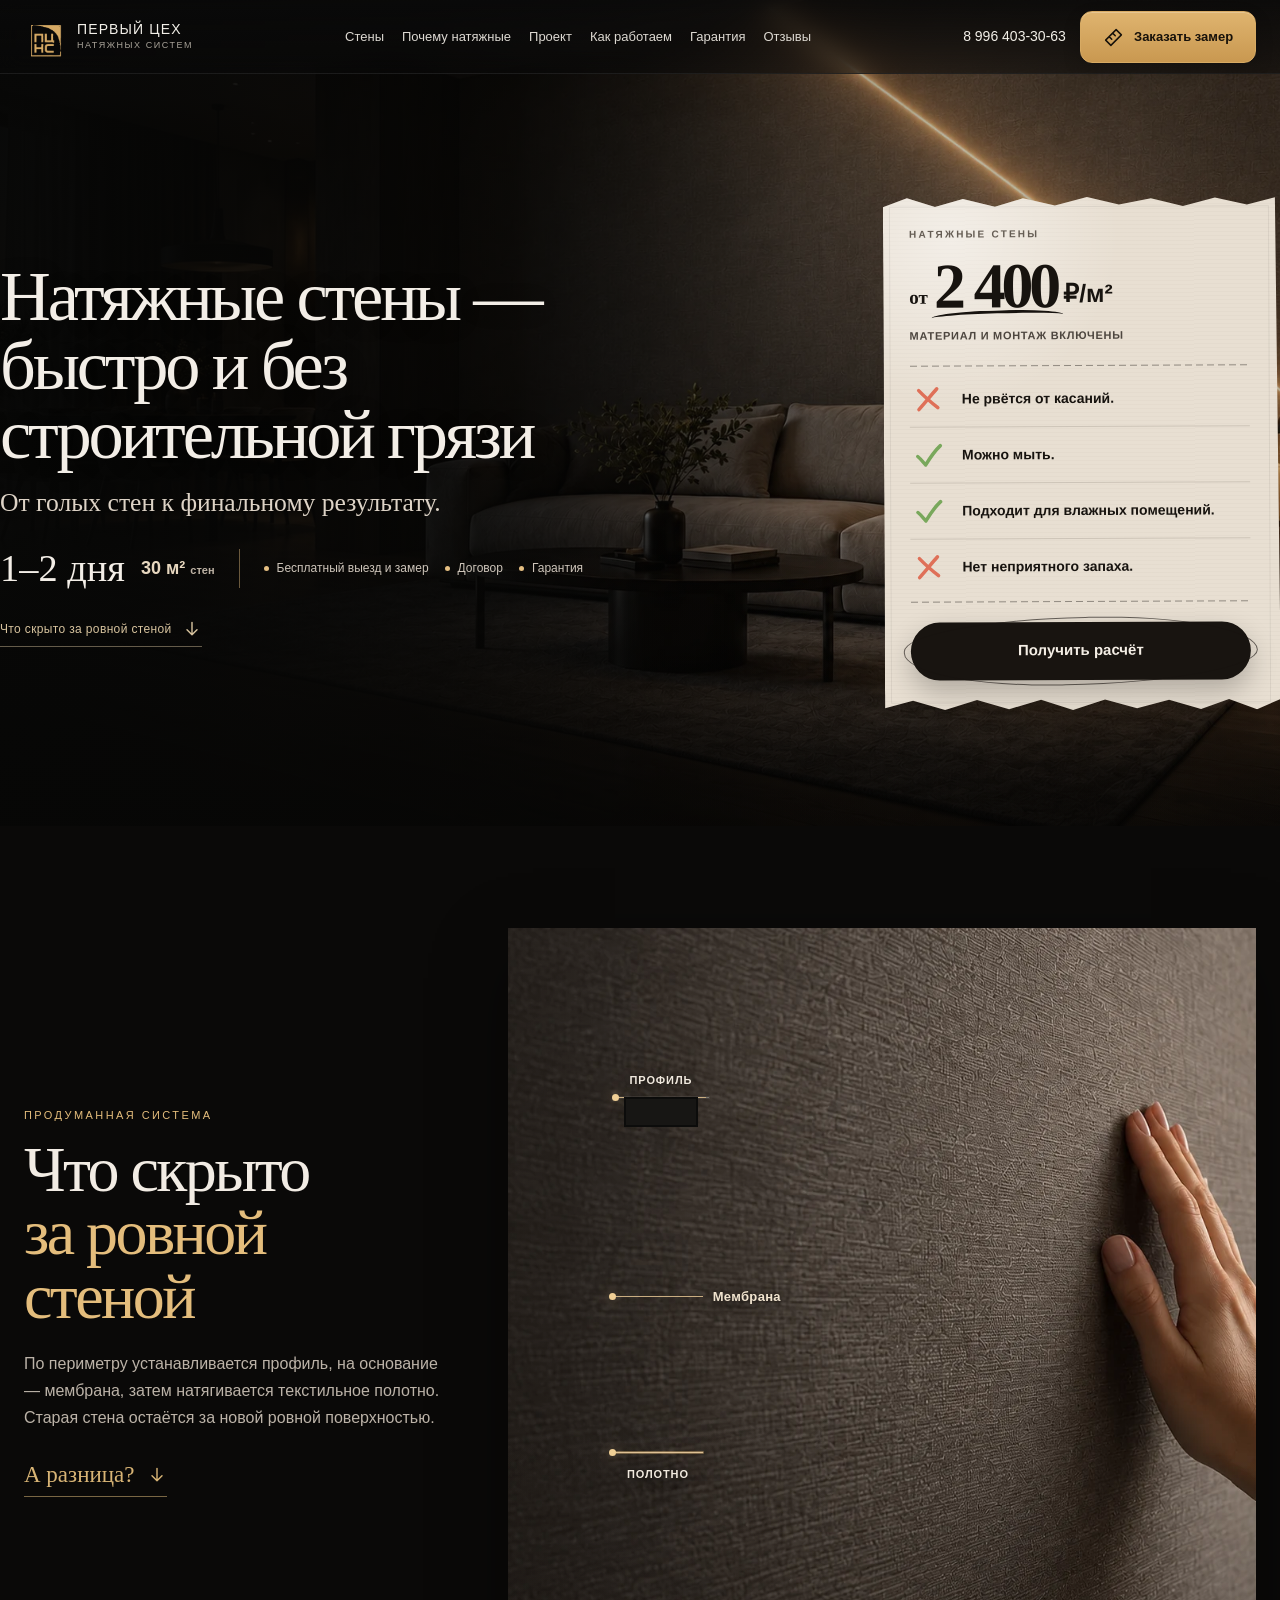
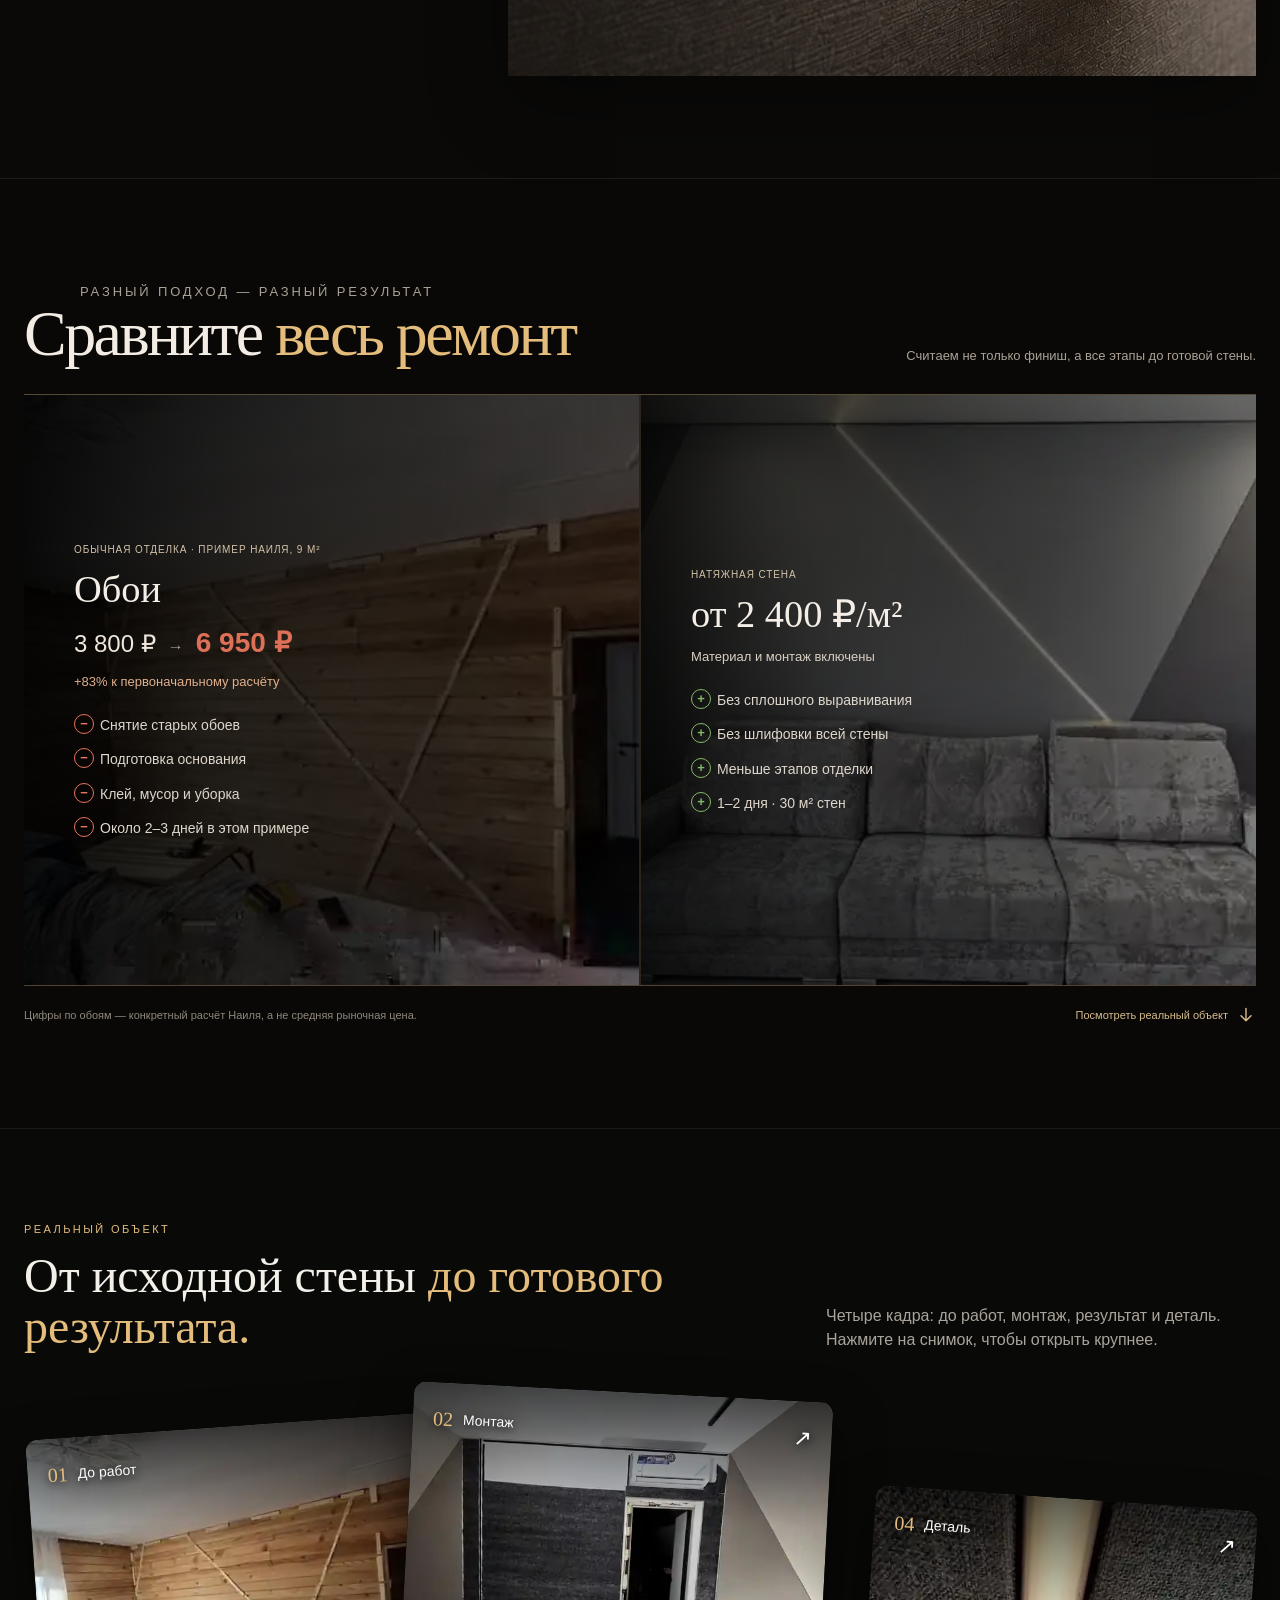
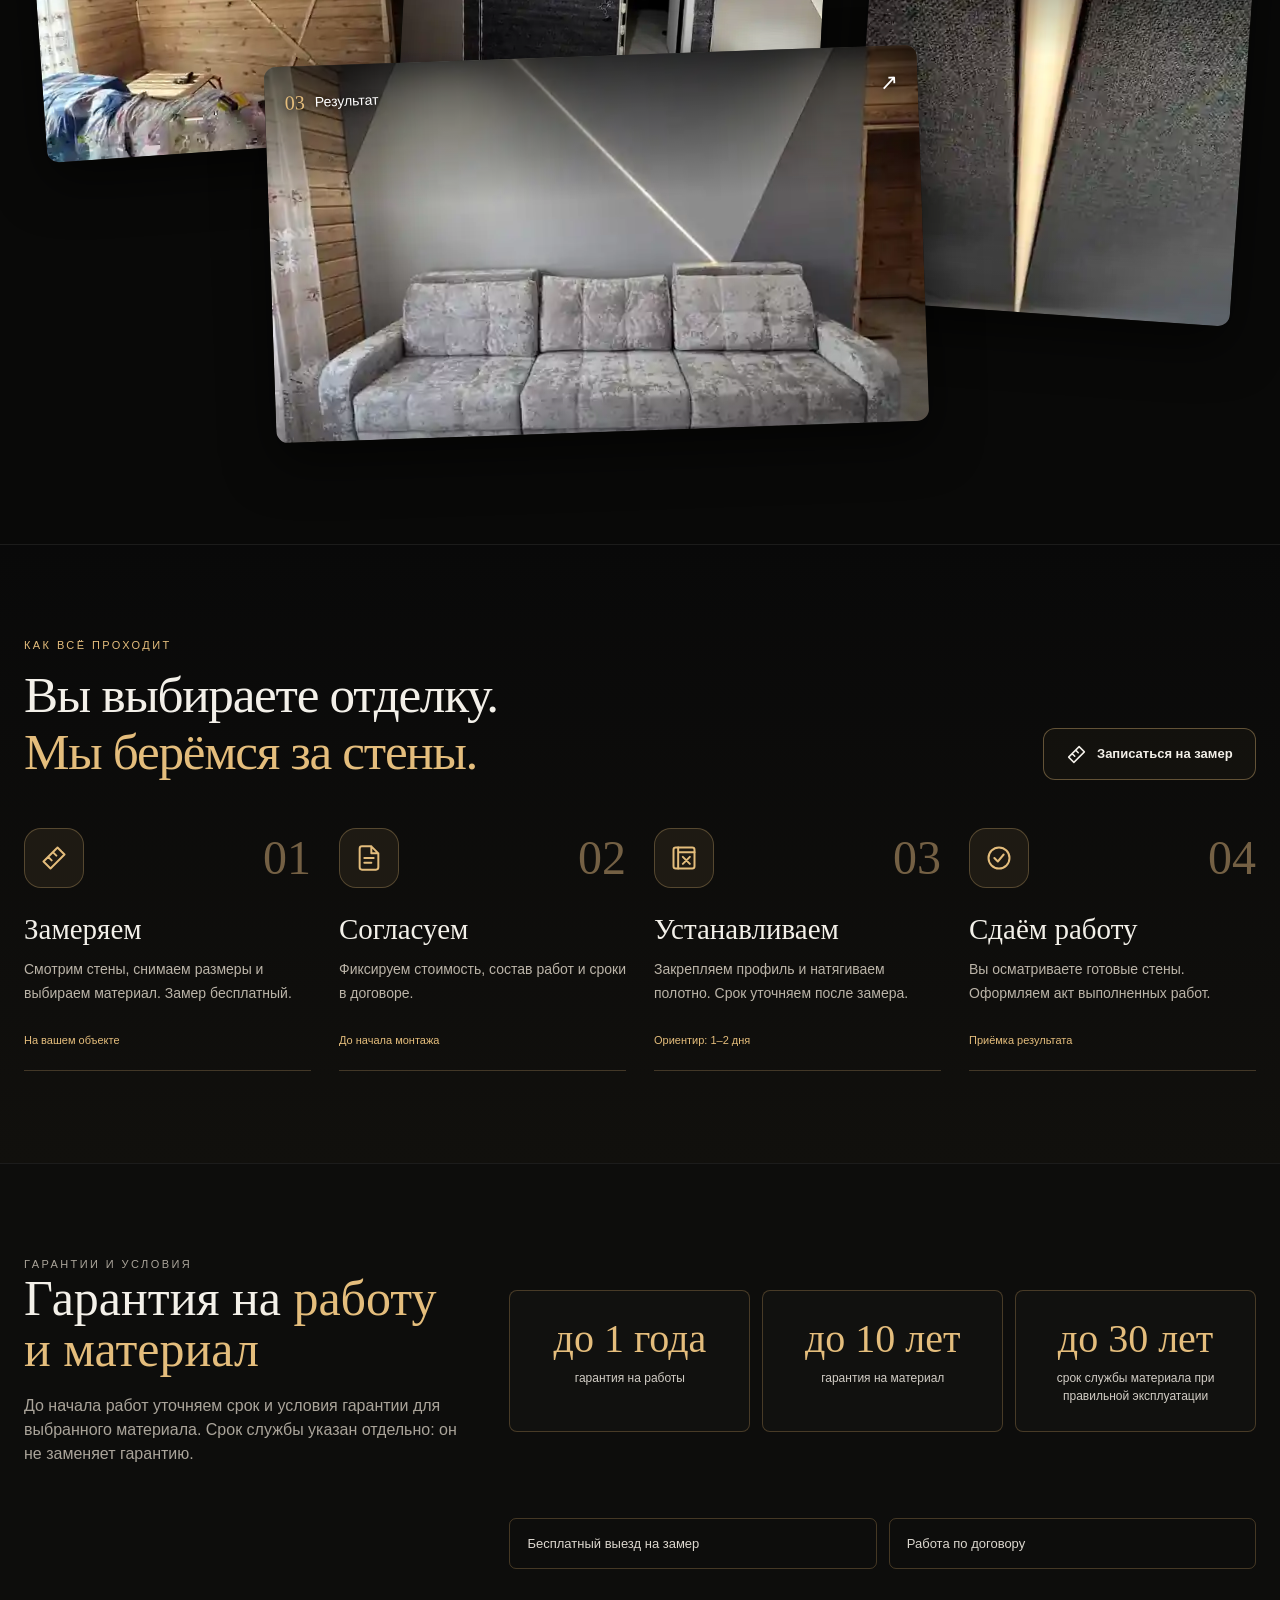
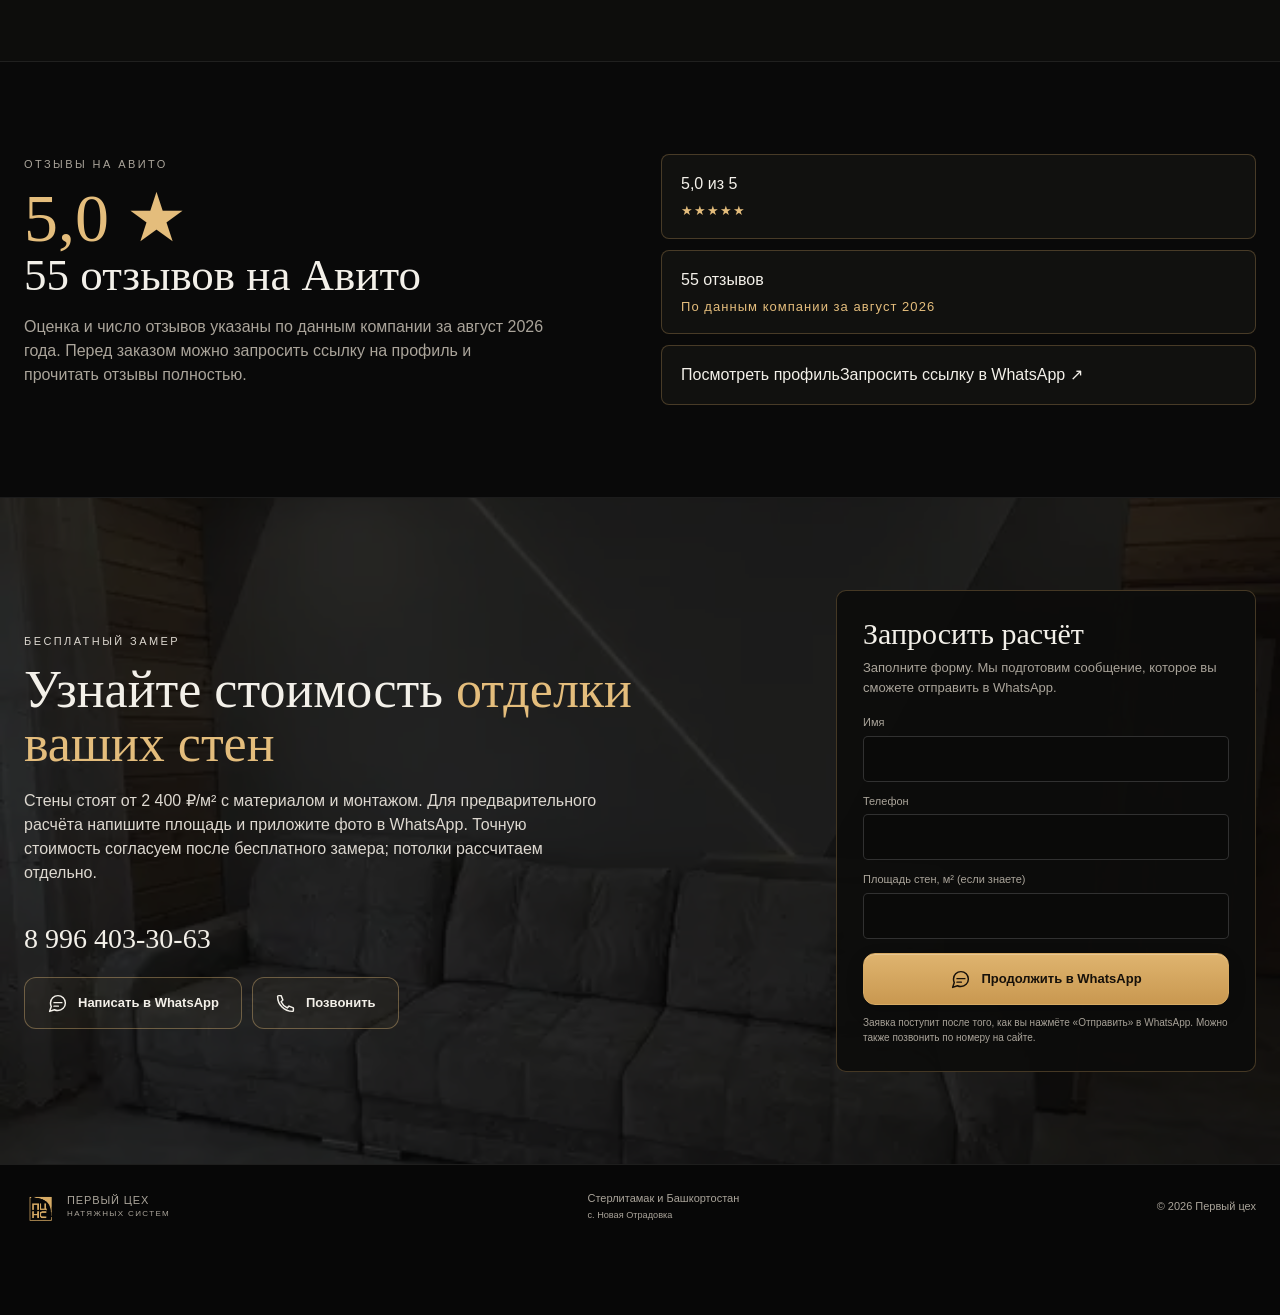
==== commit 6e0389b8: "Исправить публикацию новых блоков: вернуть валидные подложки" ====
--- a/index.html
+++ b/index.html
@@ -15,10 +15,10 @@
 .finish-compare .finish-row-head>div{font-size:14px}
 @media(max-width:840px){.finish-visuals{gap:16px}.finish-visuals figure{min-height:360px}.finish-visuals figcaption{padding:22px}.finish-compare .finish-card dd{font-size:15px}.finish-compare .finish-card dt{font-size:11px}}
 @media(max-width:600px){.finish-visuals{grid-template-columns:1fr}.finish-visuals figure{min-height:340px}.mount-detail{padding:10px}.mount-detail figcaption{font-size:14px}.wall-device-grid{min-width:0}}
-</style><link rel="stylesheet" href="revision-20260922.css?v=20260922-3"></head><body>
+</style><link rel="stylesheet" href="revision-20260922.css?v=20260923-1"></head><body>
 <header class="header"><div class="wrap header-in"><a class="brand" href="#top"><img src="assets/logo.png" alt="Логотип Первый цех"><span class="brand-text"><strong>Первый цех</strong><span>натяжных систем</span></span></a><nav class="nav"><a href="#walls">Стены</a><a href="#compare">Почему натяжные</a><a href="#case">Проект</a><a href="#process">Как работаем</a><a href="#guarantee">Гарантия</a><a href="#reviews">Отзывы</a></nav><div class="header-actions"><a class="phone" href="tel:+79964033063">8 996 403-30-63</a><a class="btn btn-primary attention-cue" href="#measure"><svg class="btn-icon" width="22" height="22" viewBox="0 0 24 24" fill="none" stroke="currentColor" stroke-width="1.7" stroke-linecap="round" stroke-linejoin="round" aria-hidden="true" focusable="false"><path d="m3 15 12-12 6 6L9 21l-6-6Z M7 11l3 3m1-7 3 3m1-7 3 3"/></svg><span class="btn-label">Заказать замер</span></a></div><button class="menu-btn" id="menuBtn" aria-expanded="false" aria-controls="mobilePanel" aria-label="Меню"><span></span></button></div></header>
 <div class="mobile-panel" id="mobilePanel" aria-hidden="true"><nav><a href="#walls">Стены</a><a href="#compare">Почему натяжные</a><a href="#case">Проект</a><a href="#process">Как работаем</a><a href="#guarantee">Гарантия</a><a href="#reviews">Отзывы</a></nav><div class="mobile-contact"><a class="btn btn-primary attention-cue" href="#measure"><svg class="btn-icon" width="22" height="22" viewBox="0 0 24 24" fill="none" stroke="currentColor" stroke-width="1.7" stroke-linecap="round" stroke-linejoin="round" aria-hidden="true" focusable="false"><path d="m3 15 12-12 6 6L9 21l-6-6Z M7 11l3 3m1-7 3 3m1-7 3 3"/></svg><span class="btn-label">Заказать замер</span></a><a class="btn ghost" href="tel:+79964033063"><svg class="btn-icon" width="22" height="22" viewBox="0 0 24 24" fill="none" stroke="currentColor" stroke-width="1.7" stroke-linecap="round" stroke-linejoin="round" aria-hidden="true" focusable="false"><path d="M7 3H4a1 1 0 0 0-1 1c0 9.4 7.6 17 17 17a1 1 0 0 0 1-1v-3l-5-2-2 2a14 14 0 0 1-7-7l2-2-2-5Z"/></svg><span class="btn-label">Позвонить · 8 996 403-30-63</span></a></div></div>
-<main id="top"><section class="hero hero-full hero-receipt-layout"><img class="full-section-image hero-full-image" src="assets/hero-v3.webp?v=20260922-3" alt="" fetchpriority="high" decoding="async"><div class="wrap hero-receipt-grid"><div class="hero-receipt-copy"><h1 class="display">Натяжные стены —<br>быстро и без<br>строительной грязи</h1><p class="hero-receipt-lead">От голых стен к финальному результату.</p><div class="hero-receipt-facts"><div class="hero-time"><strong>1–2 дня</strong><span>30 м² <small>стен</small></span></div><div class="hero-trust-line"><span>Бесплатный выезд и замер</span><span>Договор</span><span>Гарантия</span></div></div><a class="hero-down-link" href="#walls"><span>Что скрыто за ровной стеной</span><svg class="down-icon" width="20" height="20" viewBox="0 0 24 24" fill="none" stroke="currentColor" stroke-width="1.7" stroke-linecap="round" stroke-linejoin="round" aria-hidden="true"><path d="M12 4v15m-6-6 6 6 6-6"/></svg></a></div><aside class="receipt-card" aria-label="Стоимость и преимущества натяжных стен"><div class="receipt-kicker">Натяжные стены</div><div class="receipt-price"><small>от</small><strong>2 400</strong><span>₽/м²</span></div><div class="receipt-includes">Материал и монтаж включены</div><div class="receipt-rule" aria-hidden="true"></div><div class="receipt-benefits"><div><svg class="receipt-mark receipt-mark-no" viewBox="0 0 40 40" aria-hidden="true"><path d="M9 9c6 7 13 14 22 22M31 8C24 15 17 23 8 32"/></svg><b>Не рвётся от касаний.</b></div><div><svg class="receipt-mark receipt-mark-yes" viewBox="0 0 40 40" aria-hidden="true"><path d="M7 22c4 3 7 7 10 10C22 23 27 15 34 8"/></svg><b>Можно мыть.</b></div><div><svg class="receipt-mark receipt-mark-yes" viewBox="0 0 40 40" aria-hidden="true"><path d="M7 22c4 3 7 7 10 10C22 23 27 15 34 8"/></svg><b>Подходит для влажных помещений.</b></div><div><svg class="receipt-mark receipt-mark-no" viewBox="0 0 40 40" aria-hidden="true"><path d="M9 9c6 7 13 14 22 22M31 8C24 15 17 23 8 32"/></svg><b>Нет неприятного запаха.</b></div></div><div class="receipt-rule receipt-rule-bottom" aria-hidden="true"></div><a class="receipt-cta attention-cue" href="#measure">Получить расчёт</a></aside></div></section><section class="section wall-system-v2" id="walls"><div class="wrap wall-system-grid"><div class="wall-system-copy"><p class="eyebrow">Продуманная система</p><h2>Что скрыто<br><span class="gold">за ровной стеной</span></h2><p>По периметру устанавливается профиль, на основание — мембрана, затем натягивается текстильное полотно. Старая стена остаётся за новой ровной поверхностью.</p><a class="wall-scroll-link" href="#compare"><span>А разница?</span><svg class="down-icon" width="20" height="20" viewBox="0 0 24 24" fill="none" stroke="currentColor" stroke-width="1.7" stroke-linecap="round" stroke-linejoin="round" aria-hidden="true"><path d="M12 4v15m-6-6 6 6 6-6"/></svg></a></div><figure class="system-visual" aria-label="Разрез натяжной стены: профиль, мембрана и полотно"><img src="assets/system-cutaway-v3.webp?v=20260922-3" alt="Архитектурный разрез натяжной стены с профилем, мембраной и текстильным полотном" loading="lazy" decoding="async"><div class="layer-label layer-profile"><i></i><span>Профиль</span></div><div class="layer-label layer-membrane"><i></i><span>Мембрана</span></div><div class="layer-label layer-fabric"><i></i><span>Полотно</span></div></figure></div></section><section class="section repair-compare-v2" id="compare"><div class="wrap"><div class="repair-compare-head"><div><p class="eyebrow">Разный подход — разный результат</p><h2>Сравните <span class="gold">весь ремонт</span></h2></div><p>Считаем не только финиш, а все этапы до готовой стены.</p></div><div class="repair-compare-grid"><article class="repair-option repair-old"><img src="assets/repair-before-v3.webp?v=20260922-3" alt="Комната во время демонтажа старой отделки" loading="lazy" decoding="async"><div class="repair-overlay"></div><div class="repair-option-copy"><small>Обычная отделка · пример Наиля, 9 м²</small><h3>Обои</h3><div class="repair-price repair-price-old"><span>3 800 ₽</span><em>→</em><strong>6 950 ₽</strong></div><p class="repair-delta">+83% к первоначальному расчёту</p><ul><li>Снятие старых обоев</li><li>Подготовка основания</li><li>Клей, мусор и уборка</li><li>Около 2–3 дней в этом примере</li></ul></div></article><article class="repair-option repair-new"><img src="assets/repair-after-v3.webp?v=20260922-3" alt="Готовая современная комната с ровной текстильной стеной" loading="lazy" decoding="async"><div class="repair-overlay"></div><div class="repair-option-copy"><small>Натяжная стена</small><h3>от 2 400 ₽/м²</h3><p class="repair-included">Материал и монтаж включены</p><ul><li>Без сплошного выравнивания</li><li>Без шлифовки всей стены</li><li>Меньше этапов отделки</li><li>1–2 дня · 30 м² стен</li></ul></div></article></div><div class="repair-note"><span>Цифры по обоям — конкретный расчёт Наиля, а не средняя рыночная цена.</span><a href="#case">Посмотреть реальный объект <svg class="down-icon" width="20" height="20" viewBox="0 0 24 24" fill="none" stroke="currentColor" stroke-width="1.7" stroke-linecap="round" stroke-linejoin="round" aria-hidden="true"><path d="M12 4v15m-6-6 6 6 6-6"/></svg></a></div></div></section><section class="section project-section" id="case"><div class="wrap"><div class="section-head project-head"><div><p class="eyebrow">Реальный объект</p><h2>От исходной стены <span class="gold">до готового результата.</span></h2></div><p>Четыре кадра: до работ, монтаж, результат и деталь. Нажмите на снимок, чтобы открыть крупнее.</p></div><div class="project-collage" aria-label="Четыре фотографии отделки стены"><button class="collage-shot collage-before" type="button" data-photo-src="assets/before.webp" data-photo-caption="Исходная деревянная стена" aria-label="Открыть фото: Исходная деревянная стена"><img src="assets/before.webp" alt="Исходная деревянная стена" loading="lazy" decoding="async"><span class="collage-label"><small>01</small><strong>До работ</strong><span aria-hidden="true">↗</span></span></button><button class="collage-shot collage-process" type="button" data-photo-src="assets/process.webp" data-photo-caption="Подготовка и монтаж полотна" aria-label="Открыть фото: Подготовка и монтаж полотна"><img src="assets/process.webp" alt="Подготовка и монтаж полотна" loading="lazy" decoding="async"><span class="collage-label"><small>02</small><strong>Монтаж</strong><span aria-hidden="true">↗</span></span></button><button class="collage-shot collage-after" type="button" data-photo-src="assets/after.webp" data-photo-caption="Готовая стена со световой линией" aria-label="Открыть фото: Готовая стена со световой линией"><img src="assets/after.webp" alt="Готовая стена со световой линией" loading="lazy" decoding="async"><span class="collage-label"><small>03</small><strong>Результат</strong><span aria-hidden="true">↗</span></span></button><button class="collage-shot collage-detail" type="button" data-photo-src="assets/detail.webp" data-photo-caption="Фактура полотна и световая линия" aria-label="Открыть фото: Фактура полотна и световая линия"><img src="assets/detail.webp" alt="Фактура полотна и световая линия" loading="lazy" decoding="async"><span class="collage-label"><small>04</small><strong>Деталь</strong><span aria-hidden="true">↗</span></span></button></div></div></section><section class="section process-refresh" id="process"><div class="wrap"><div class="process-heading"><div><p class="eyebrow">Как всё проходит</p><h2>Вы выбираете отделку.<br><span class="gold">Мы берёмся за стены.</span></h2></div><a class="btn ghost" href="#measure"><svg class="btn-icon" width="22" height="22" viewBox="0 0 24 24" fill="none" stroke="currentColor" stroke-width="1.7" stroke-linecap="round" stroke-linejoin="round" aria-hidden="true" focusable="false"><path d="m3 15 12-12 6 6L9 21l-6-6Z M7 11l3 3m1-7 3 3m1-7 3 3"/></svg><span class="btn-label">Записаться на замер</span></a></div><ol class="order-steps"><li class="order-step"><div class="order-step-top"><span class="order-icon"><svg class="step-svg" width="22" height="22" viewBox="0 0 24 24" fill="none" stroke="currentColor" stroke-width="1.7" stroke-linecap="round" stroke-linejoin="round" aria-hidden="true" focusable="false"><path d="m3 15 12-12 6 6L9 21l-6-6Z M7 11l3 3m1-7 3 3m1-7 3 3"/></svg></span><span class="order-number">01</span></div><h3>Замеряем</h3><p>Смотрим стены, снимаем размеры и выбираем материал. Замер бесплатный.</p><small>На вашем объекте</small></li><li class="order-step"><div class="order-step-top"><span class="order-icon"><svg class="step-svg" width="22" height="22" viewBox="0 0 24 24" fill="none" stroke="currentColor" stroke-width="1.7" stroke-linecap="round" stroke-linejoin="round" aria-hidden="true" focusable="false"><path d="M14 2H6a2 2 0 0 0-2 2v16a2 2 0 0 0 2 2h12a2 2 0 0 0 2-2V8l-6-6Z M14 2v6h6M8 12h8m-8 4h6"/></svg></span><span class="order-number">02</span></div><h3>Согласуем</h3><p>Фиксируем стоимость, состав работ и сроки в договоре.</p><small>До начала монтажа</small></li><li class="order-step"><div class="order-step-top"><span class="order-icon"><svg class="step-svg" width="22" height="22" viewBox="0 0 24 24" fill="none" stroke="currentColor" stroke-width="1.7" stroke-linecap="round" stroke-linejoin="round" aria-hidden="true" focusable="false"><rect x="3" y="3" width="18" height="18" rx="2"/><path d="M7 3v18M7 7h14m-10 4 6 6m0-6-6 6"/></svg></span><span class="order-number">03</span></div><h3>Устанавливаем</h3><p>Закрепляем профиль и натягиваем полотно. Срок уточняем после замера.</p><small>Ориентир: 1–2 дня</small></li><li class="order-step"><div class="order-step-top"><span class="order-icon"><svg class="step-svg" width="22" height="22" viewBox="0 0 24 24" fill="none" stroke="currentColor" stroke-width="1.7" stroke-linecap="round" stroke-linejoin="round" aria-hidden="true" focusable="false"><circle cx="12" cy="12" r="9"/><path d="m8 12 3 3 5-6"/></svg></span><span class="order-number">04</span></div><h3>Сдаём работу</h3><p>Вы осматриваете готовые стены. Оформляем акт выполненных работ.</p><small>Приёмка результата</small></li></ol></div></section><section class="section guarantee" id="guarantee"><div class="wrap guarantee-grid"><div class="guarantee-copy"><p class="eyebrow">Гарантии и условия</p><h2>Гарантия на <span class="gold">работу и материал</span></h2><p>До начала работ уточняем срок и условия гарантии для выбранного материала. Срок службы указан отдельно: он не заменяет гарантию.</p></div><div class="metrics"><div class="metric"><strong>до 1 года</strong><span>гарантия на работы</span></div><div class="metric"><strong>до 10 лет</strong><span>гарантия на материал</span></div><div class="metric"><strong>до 30 лет</strong><span>срок службы материала при правильной эксплуатации</span></div></div><div class="guarantee-notes"><div class="note">Бесплатный выезд на замер</div><div class="note">Работа по договору</div></div></div></section>
+<main id="top"><section class="hero hero-full hero-receipt-layout"><img class="full-section-image hero-full-image" src="assets/hero-interior-v2.webp?v=20260923-1" alt="" fetchpriority="high" decoding="async"><div class="wrap hero-receipt-grid"><div class="hero-receipt-copy"><h1 class="display">Натяжные стены —<br>быстро и без<br>строительной грязи</h1><p class="hero-receipt-lead">От голых стен к финальному результату.</p><div class="hero-receipt-facts"><div class="hero-time"><strong>1–2 дня</strong><span>30 м² <small>стен</small></span></div><div class="hero-trust-line"><span>Бесплатный выезд и замер</span><span>Договор</span><span>Гарантия</span></div></div><a class="hero-down-link" href="#walls"><span>Что скрыто за ровной стеной</span><svg class="down-icon" width="20" height="20" viewBox="0 0 24 24" fill="none" stroke="currentColor" stroke-width="1.7" stroke-linecap="round" stroke-linejoin="round" aria-hidden="true"><path d="M12 4v15m-6-6 6 6 6-6"/></svg></a></div><aside class="receipt-card" aria-label="Стоимость и преимущества натяжных стен"><div class="receipt-kicker">Натяжные стены</div><div class="receipt-price"><small>от</small><strong>2 400</strong><span>₽/м²</span></div><div class="receipt-includes">Материал и монтаж включены</div><div class="receipt-rule" aria-hidden="true"></div><div class="receipt-benefits"><div><svg class="receipt-mark receipt-mark-no" viewBox="0 0 40 40" aria-hidden="true"><path d="M9 9c6 7 13 14 22 22M31 8C24 15 17 23 8 32"/></svg><b>Не рвётся от касаний.</b></div><div><svg class="receipt-mark receipt-mark-yes" viewBox="0 0 40 40" aria-hidden="true"><path d="M7 22c4 3 7 7 10 10C22 23 27 15 34 8"/></svg><b>Можно мыть.</b></div><div><svg class="receipt-mark receipt-mark-yes" viewBox="0 0 40 40" aria-hidden="true"><path d="M7 22c4 3 7 7 10 10C22 23 27 15 34 8"/></svg><b>Подходит для влажных помещений.</b></div><div><svg class="receipt-mark receipt-mark-no" viewBox="0 0 40 40" aria-hidden="true"><path d="M9 9c6 7 13 14 22 22M31 8C24 15 17 23 8 32"/></svg><b>Нет неприятного запаха.</b></div></div><div class="receipt-rule receipt-rule-bottom" aria-hidden="true"></div><a class="receipt-cta attention-cue" href="#measure">Получить расчёт</a></aside></div></section><section class="section wall-system-v2" id="walls"><div class="wrap wall-system-grid"><div class="wall-system-copy"><p class="eyebrow">Продуманная система</p><h2>Что скрыто<br><span class="gold">за ровной стеной</span></h2><p>По периметру устанавливается профиль, на основание — мембрана, затем натягивается текстильное полотно. Старая стена остаётся за новой ровной поверхностью.</p><a class="wall-scroll-link" href="#compare"><span>А разница?</span><svg class="down-icon" width="20" height="20" viewBox="0 0 24 24" fill="none" stroke="currentColor" stroke-width="1.7" stroke-linecap="round" stroke-linejoin="round" aria-hidden="true"><path d="M12 4v15m-6-6 6 6 6-6"/></svg></a></div><figure class="system-visual" aria-label="Разрез натяжной стены: профиль, мембрана и полотно"><img src="assets/wall-textile-v2.webp?v=20260923-1" alt="Архитектурный разрез натяжной стены с профилем, мембраной и текстильным полотном" loading="lazy" decoding="async"><div class="layer-label layer-profile"><i></i><span>Профиль</span></div><div class="layer-label layer-membrane"><i></i><span>Мембрана</span></div><div class="layer-label layer-fabric"><i></i><span>Полотно</span></div></figure></div></section><section class="section repair-compare-v2" id="compare"><div class="wrap"><div class="repair-compare-head"><div><p class="eyebrow">Разный подход — разный результат</p><h2>Сравните <span class="gold">весь ремонт</span></h2></div><p>Считаем не только финиш, а все этапы до готовой стены.</p></div><div class="repair-compare-grid"><article class="repair-option repair-old"><img src="assets/before.webp?v=20260923-1" alt="Комната во время демонтажа старой отделки" loading="lazy" decoding="async"><div class="repair-overlay"></div><div class="repair-option-copy"><small>Обычная отделка · пример Наиля, 9 м²</small><h3>Обои</h3><div class="repair-price repair-price-old"><span>3 800 ₽</span><em>→</em><strong>6 950 ₽</strong></div><p class="repair-delta">+83% к первоначальному расчёту</p><ul><li>Снятие старых обоев</li><li>Подготовка основания</li><li>Клей, мусор и уборка</li><li>Около 2–3 дней в этом примере</li></ul></div></article><article class="repair-option repair-new"><img src="assets/after.webp?v=20260923-1" alt="Готовая современная комната с ровной текстильной стеной" loading="lazy" decoding="async"><div class="repair-overlay"></div><div class="repair-option-copy"><small>Натяжная стена</small><h3>от 2 400 ₽/м²</h3><p class="repair-included">Материал и монтаж включены</p><ul><li>Без сплошного выравнивания</li><li>Без шлифовки всей стены</li><li>Меньше этапов отделки</li><li>1–2 дня · 30 м² стен</li></ul></div></article></div><div class="repair-note"><span>Цифры по обоям — конкретный расчёт Наиля, а не средняя рыночная цена.</span><a href="#case">Посмотреть реальный объект <svg class="down-icon" width="20" height="20" viewBox="0 0 24 24" fill="none" stroke="currentColor" stroke-width="1.7" stroke-linecap="round" stroke-linejoin="round" aria-hidden="true"><path d="M12 4v15m-6-6 6 6 6-6"/></svg></a></div></div></section><section class="section project-section" id="case"><div class="wrap"><div class="section-head project-head"><div><p class="eyebrow">Реальный объект</p><h2>От исходной стены <span class="gold">до готового результата.</span></h2></div><p>Четыре кадра: до работ, монтаж, результат и деталь. Нажмите на снимок, чтобы открыть крупнее.</p></div><div class="project-collage" aria-label="Четыре фотографии отделки стены"><button class="collage-shot collage-before" type="button" data-photo-src="assets/before.webp" data-photo-caption="Исходная деревянная стена" aria-label="Открыть фото: Исходная деревянная стена"><img src="assets/before.webp" alt="Исходная деревянная стена" loading="lazy" decoding="async"><span class="collage-label"><small>01</small><strong>До работ</strong><span aria-hidden="true">↗</span></span></button><button class="collage-shot collage-process" type="button" data-photo-src="assets/process.webp" data-photo-caption="Подготовка и монтаж полотна" aria-label="Открыть фото: Подготовка и монтаж полотна"><img src="assets/process.webp" alt="Подготовка и монтаж полотна" loading="lazy" decoding="async"><span class="collage-label"><small>02</small><strong>Монтаж</strong><span aria-hidden="true">↗</span></span></button><button class="collage-shot collage-after" type="button" data-photo-src="assets/after.webp" data-photo-caption="Готовая стена со световой линией" aria-label="Открыть фото: Готовая стена со световой линией"><img src="assets/after.webp" alt="Готовая стена со световой линией" loading="lazy" decoding="async"><span class="collage-label"><small>03</small><strong>Результат</strong><span aria-hidden="true">↗</span></span></button><button class="collage-shot collage-detail" type="button" data-photo-src="assets/detail.webp" data-photo-caption="Фактура полотна и световая линия" aria-label="Открыть фото: Фактура полотна и световая линия"><img src="assets/detail.webp" alt="Фактура полотна и световая линия" loading="lazy" decoding="async"><span class="collage-label"><small>04</small><strong>Деталь</strong><span aria-hidden="true">↗</span></span></button></div></div></section><section class="section process-refresh" id="process"><div class="wrap"><div class="process-heading"><div><p class="eyebrow">Как всё проходит</p><h2>Вы выбираете отделку.<br><span class="gold">Мы берёмся за стены.</span></h2></div><a class="btn ghost" href="#measure"><svg class="btn-icon" width="22" height="22" viewBox="0 0 24 24" fill="none" stroke="currentColor" stroke-width="1.7" stroke-linecap="round" stroke-linejoin="round" aria-hidden="true" focusable="false"><path d="m3 15 12-12 6 6L9 21l-6-6Z M7 11l3 3m1-7 3 3m1-7 3 3"/></svg><span class="btn-label">Записаться на замер</span></a></div><ol class="order-steps"><li class="order-step"><div class="order-step-top"><span class="order-icon"><svg class="step-svg" width="22" height="22" viewBox="0 0 24 24" fill="none" stroke="currentColor" stroke-width="1.7" stroke-linecap="round" stroke-linejoin="round" aria-hidden="true" focusable="false"><path d="m3 15 12-12 6 6L9 21l-6-6Z M7 11l3 3m1-7 3 3m1-7 3 3"/></svg></span><span class="order-number">01</span></div><h3>Замеряем</h3><p>Смотрим стены, снимаем размеры и выбираем материал. Замер бесплатный.</p><small>На вашем объекте</small></li><li class="order-step"><div class="order-step-top"><span class="order-icon"><svg class="step-svg" width="22" height="22" viewBox="0 0 24 24" fill="none" stroke="currentColor" stroke-width="1.7" stroke-linecap="round" stroke-linejoin="round" aria-hidden="true" focusable="false"><path d="M14 2H6a2 2 0 0 0-2 2v16a2 2 0 0 0 2 2h12a2 2 0 0 0 2-2V8l-6-6Z M14 2v6h6M8 12h8m-8 4h6"/></svg></span><span class="order-number">02</span></div><h3>Согласуем</h3><p>Фиксируем стоимость, состав работ и сроки в договоре.</p><small>До начала монтажа</small></li><li class="order-step"><div class="order-step-top"><span class="order-icon"><svg class="step-svg" width="22" height="22" viewBox="0 0 24 24" fill="none" stroke="currentColor" stroke-width="1.7" stroke-linecap="round" stroke-linejoin="round" aria-hidden="true" focusable="false"><rect x="3" y="3" width="18" height="18" rx="2"/><path d="M7 3v18M7 7h14m-10 4 6 6m0-6-6 6"/></svg></span><span class="order-number">03</span></div><h3>Устанавливаем</h3><p>Закрепляем профиль и натягиваем полотно. Срок уточняем после замера.</p><small>Ориентир: 1–2 дня</small></li><li class="order-step"><div class="order-step-top"><span class="order-icon"><svg class="step-svg" width="22" height="22" viewBox="0 0 24 24" fill="none" stroke="currentColor" stroke-width="1.7" stroke-linecap="round" stroke-linejoin="round" aria-hidden="true" focusable="false"><circle cx="12" cy="12" r="9"/><path d="m8 12 3 3 5-6"/></svg></span><span class="order-number">04</span></div><h3>Сдаём работу</h3><p>Вы осматриваете готовые стены. Оформляем акт выполненных работ.</p><small>Приёмка результата</small></li></ol></div></section><section class="section guarantee" id="guarantee"><div class="wrap guarantee-grid"><div class="guarantee-copy"><p class="eyebrow">Гарантии и условия</p><h2>Гарантия на <span class="gold">работу и материал</span></h2><p>До начала работ уточняем срок и условия гарантии для выбранного материала. Срок службы указан отдельно: он не заменяет гарантию.</p></div><div class="metrics"><div class="metric"><strong>до 1 года</strong><span>гарантия на работы</span></div><div class="metric"><strong>до 10 лет</strong><span>гарантия на материал</span></div><div class="metric"><strong>до 30 лет</strong><span>срок службы материала при правильной эксплуатации</span></div></div><div class="guarantee-notes"><div class="note">Бесплатный выезд на замер</div><div class="note">Работа по договору</div></div></div></section>
 <section class="section" id="reviews"><div class="wrap reviews-grid"><div class="rating-copy"><p class="eyebrow">Отзывы на Авито</p><h2><span class="rating">5,0 ★</span><br>55 отзывов на Авито</h2><p>Оценка и число отзывов указаны по данным компании за август 2026 года. Перед заказом можно запросить ссылку на профиль и прочитать отзывы полностью.</p></div><div class="review-points"><div class="review-point"><b>5,0 из 5</b><span>★★★★★</span></div><div class="review-point"><b>55 отзывов</b><span>По данным компании за август 2026</span></div><div class="review-point"><b>Посмотреть профиль</b><a href="https://wa.me/79964033063?text=%D0%97%D0%B4%D1%80%D0%B0%D0%B2%D1%81%D1%82%D0%B2%D1%83%D0%B9%D1%82%D0%B5!%20%D0%9F%D1%80%D0%B8%D1%88%D0%BB%D0%B8%D1%82%D0%B5%2C%20%D0%BF%D0%BE%D0%B6%D0%B0%D0%BB%D1%83%D0%B9%D1%81%D1%82%D0%B0%2C%20%D1%81%D1%81%D1%8B%D0%BB%D0%BA%D1%83%20%D0%BD%D0%B0%20%D0%B2%D0%B0%D1%88%20%D0%BF%D1%80%D0%BE%D1%84%D0%B8%D0%BB%D1%8C%20%D0%90%D0%B2%D0%B8%D1%82%D0%BE%20%D1%81%20%D0%BE%D1%82%D0%B7%D1%8B%D0%B2%D0%B0%D0%BC%D0%B8." target="_blank" rel="noopener">Запросить ссылку в WhatsApp ↗</a></div></div></div></section>
 <section class="section cta" id="measure"><div class="cta-bg"><img src="assets/hero.webp" alt=""></div><div class="wrap cta-in"><div class="cta-copy"><p class="eyebrow">Бесплатный замер</p><h2>Узнайте стоимость <span class="gold">отделки ваших стен</span></h2><p>Стены стоят от 2 400 ₽/м² с материалом и монтажом. Для предварительного расчёта напишите площадь и приложите фото в WhatsApp. Точную стоимость согласуем после бесплатного замера; потолки рассчитаем отдельно.</p><a class="cta-phone" href="tel:+79964033063">8 996 403-30-63</a><div class="contact-actions"><a class="btn ghost" href="https://wa.me/79964033063" target="_blank" rel="noopener"><svg class="btn-icon" width="22" height="22" viewBox="0 0 24 24" fill="none" stroke="currentColor" stroke-width="1.7" stroke-linecap="round" stroke-linejoin="round" aria-hidden="true" focusable="false"><path d="M21 11.5a8.5 8.5 0 0 1-8.5 8.5 9 9 0 0 1-4-.9L3 21l1.9-5.5a9 9 0 0 1-.9-4A8.5 8.5 0 0 1 12.5 3 8.5 8.5 0 0 1 21 11.5Z"/><path d="M8 11h9m-9 4h5"/></svg><span class="btn-label">Написать в WhatsApp</span></a><a class="btn ghost" href="tel:+79964033063"><svg class="btn-icon" width="22" height="22" viewBox="0 0 24 24" fill="none" stroke="currentColor" stroke-width="1.7" stroke-linecap="round" stroke-linejoin="round" aria-hidden="true" focusable="false"><path d="M7 3H4a1 1 0 0 0-1 1c0 9.4 7.6 17 17 17a1 1 0 0 0 1-1v-3l-5-2-2 2a14 14 0 0 1-7-7l2-2-2-5Z"/></svg><span class="btn-label">Позвонить</span></a></div></div><form class="form" id="leadForm"><h3>Запросить расчёт</h3><p>Заполните форму. Мы подготовим сообщение, которое вы сможете отправить в WhatsApp.</p><div class="field"><label for="name">Имя</label><input id="name" name="name" autocomplete="name" required></div><div class="field"><label for="phone">Телефон</label><input id="phone" name="phone" type="tel" autocomplete="tel" inputmode="tel" required></div><div class="field"><label for="area">Площадь стен, м² (если знаете)</label><input id="area" name="area" inputmode="decimal"></div><button class="btn btn-primary attention-cue" type="submit"><svg class="btn-icon" width="22" height="22" viewBox="0 0 24 24" fill="none" stroke="currentColor" stroke-width="1.7" stroke-linecap="round" stroke-linejoin="round" aria-hidden="true" focusable="false"><path d="M21 11.5a8.5 8.5 0 0 1-8.5 8.5 9 9 0 0 1-4-.9L3 21l1.9-5.5a9 9 0 0 1-.9-4A8.5 8.5 0 0 1 12.5 3 8.5 8.5 0 0 1 21 11.5Z"/><path d="M8 11h9m-9 4h5"/></svg><span class="btn-label">Продолжить в WhatsApp</span></button><div class="form-note">Заявка поступит после того, как вы нажмёте «Отправить» в WhatsApp. Можно также позвонить по номеру на сайте.</div></form></div></section></main>
 <div class="project-lightbox" id="projectLightbox" aria-hidden="true" role="dialog" aria-modal="true" aria-label="Фотография проекта"><button class="lightbox-close" id="lightboxClose" type="button" aria-label="Закрыть">×</button><figure><img id="lightboxImage" src="" alt=""><figcaption id="lightboxCaption"></figcaption></figure></div><footer class="footer"><div class="wrap footer-in"><a class="brand" href="#top"><img src="assets/logo.png" alt=""><span class="brand-text"><strong>Первый цех</strong><span>натяжных систем</span></span></a><div>Стерлитамак и Башкортостан<br><small>с. Новая Отрадовка</small></div><div>© <span id="year"></span> Первый цех</div></div></footer><div class="mobile-cta"><a class="btn ghost" href="tel:+79964033063"><svg class="btn-icon" width="22" height="22" viewBox="0 0 24 24" fill="none" stroke="currentColor" stroke-width="1.7" stroke-linecap="round" stroke-linejoin="round" aria-hidden="true" focusable="false"><path d="M7 3H4a1 1 0 0 0-1 1c0 9.4 7.6 17 17 17a1 1 0 0 0 1-1v-3l-5-2-2 2a14 14 0 0 1-7-7l2-2-2-5Z"/></svg><span class="btn-label">Позвонить</span></a><a class="btn btn-primary attention-cue" href="#measure"><svg class="btn-icon" width="22" height="22" viewBox="0 0 24 24" fill="none" stroke="currentColor" stroke-width="1.7" stroke-linecap="round" stroke-linejoin="round" aria-hidden="true" focusable="false"><rect x="5" y="2" width="14" height="20" rx="3"/><path d="M8 6h8M8 11h1m6 0h1m-8 4h1m6 0h1m-8 4h1m6 0h1"/></svg><span class="btn-label">Рассчитать</span></a></div>
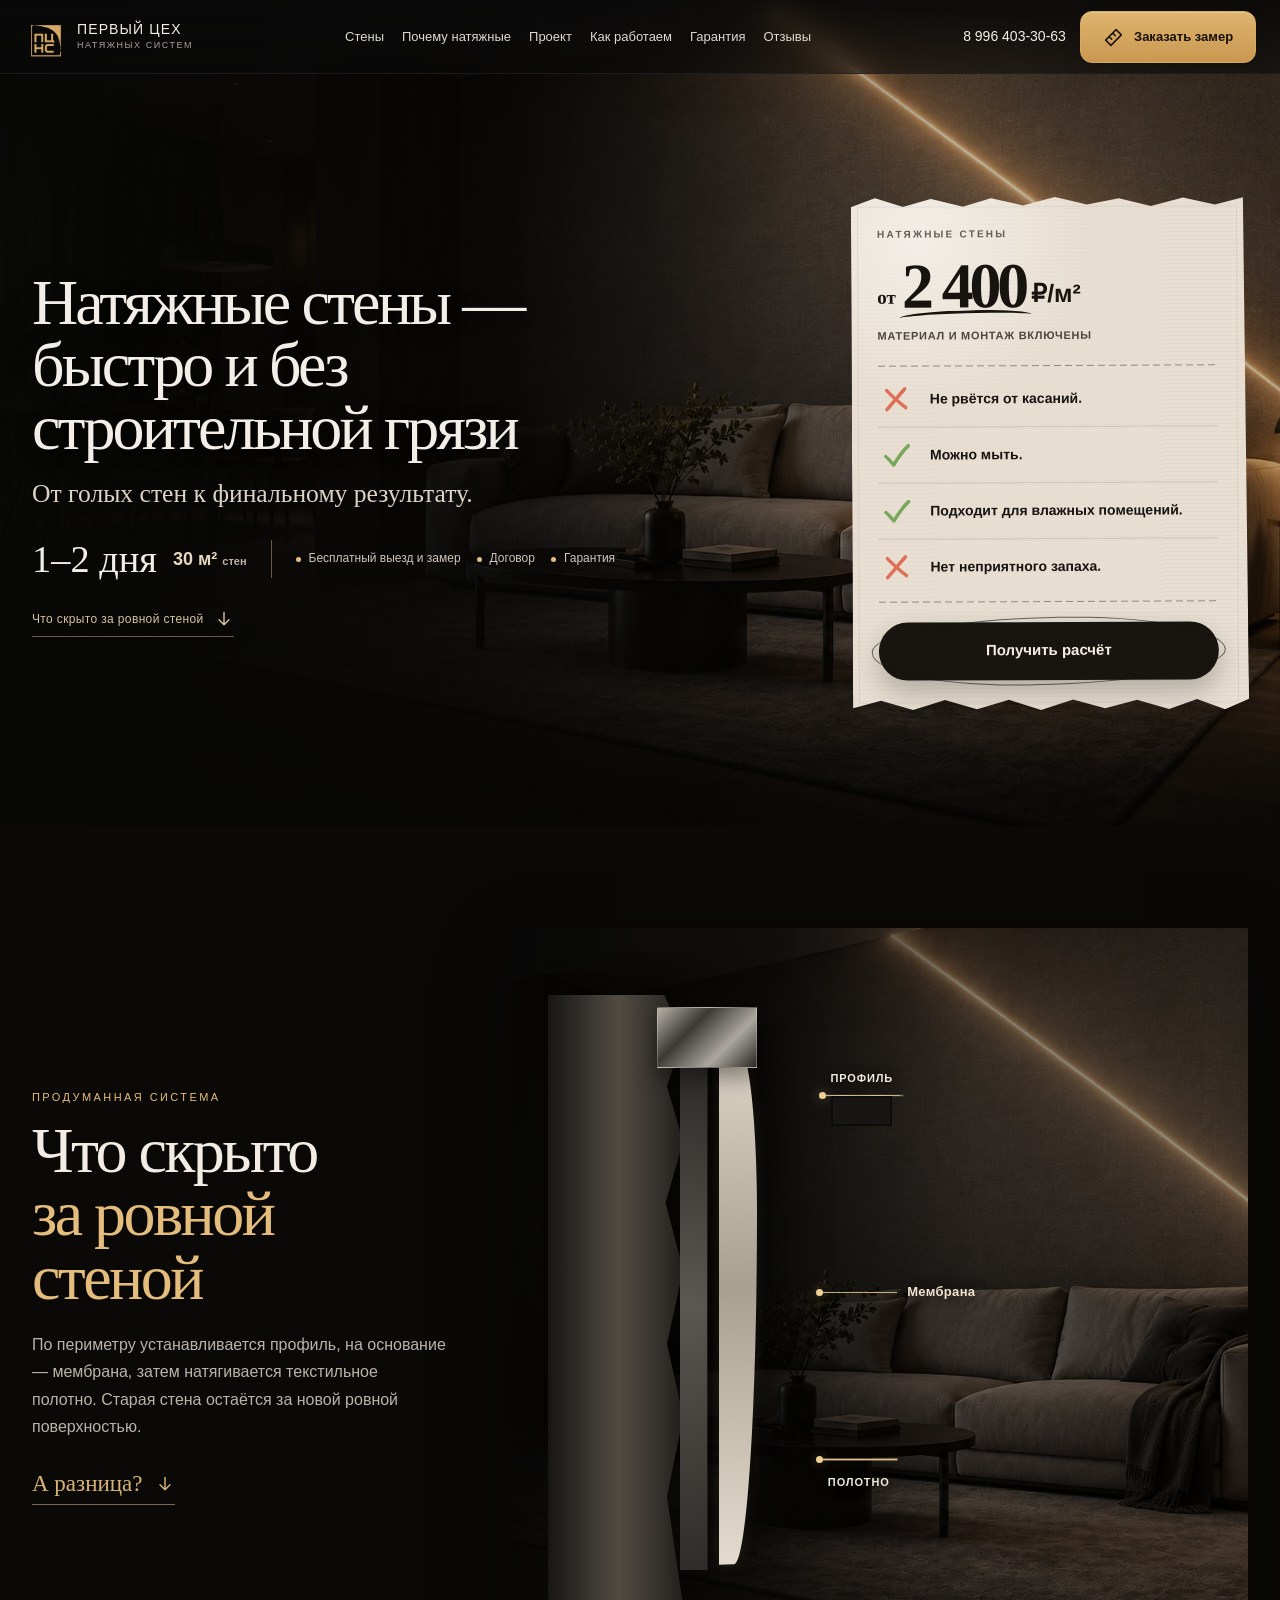
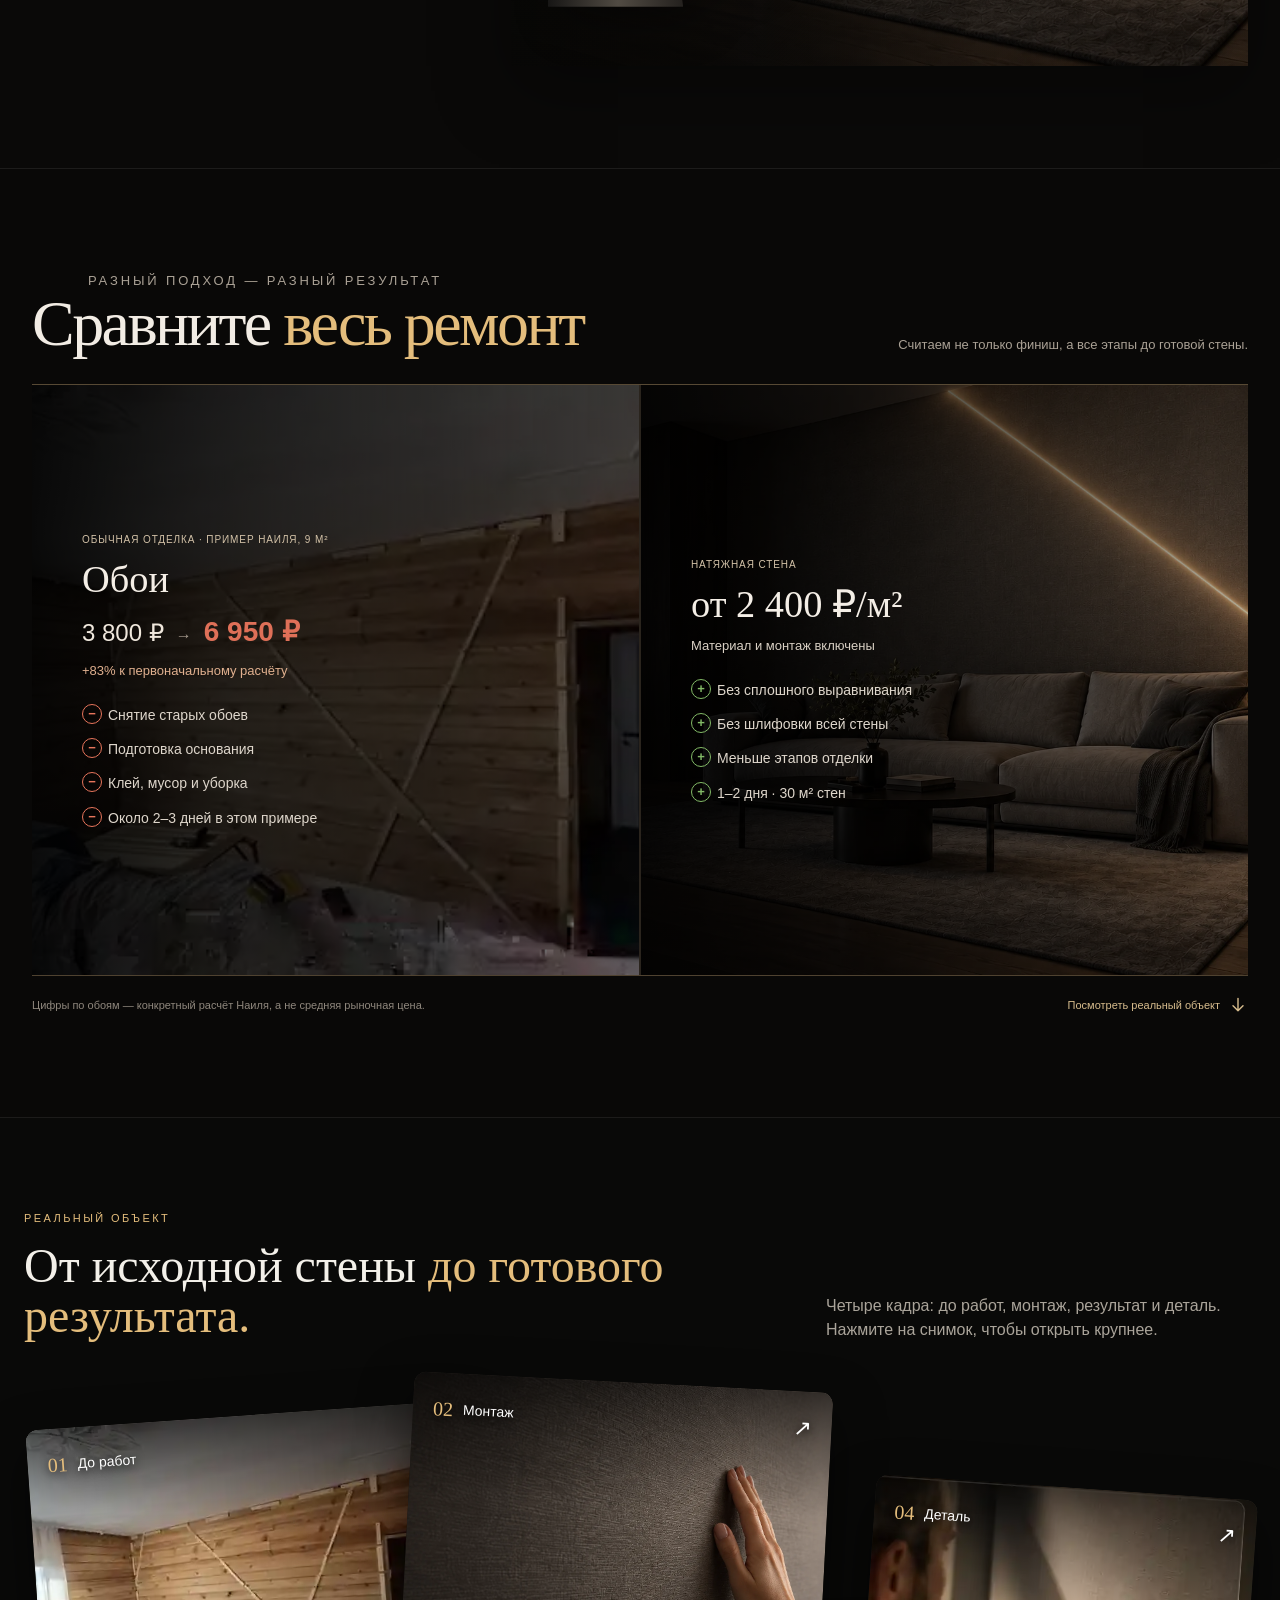
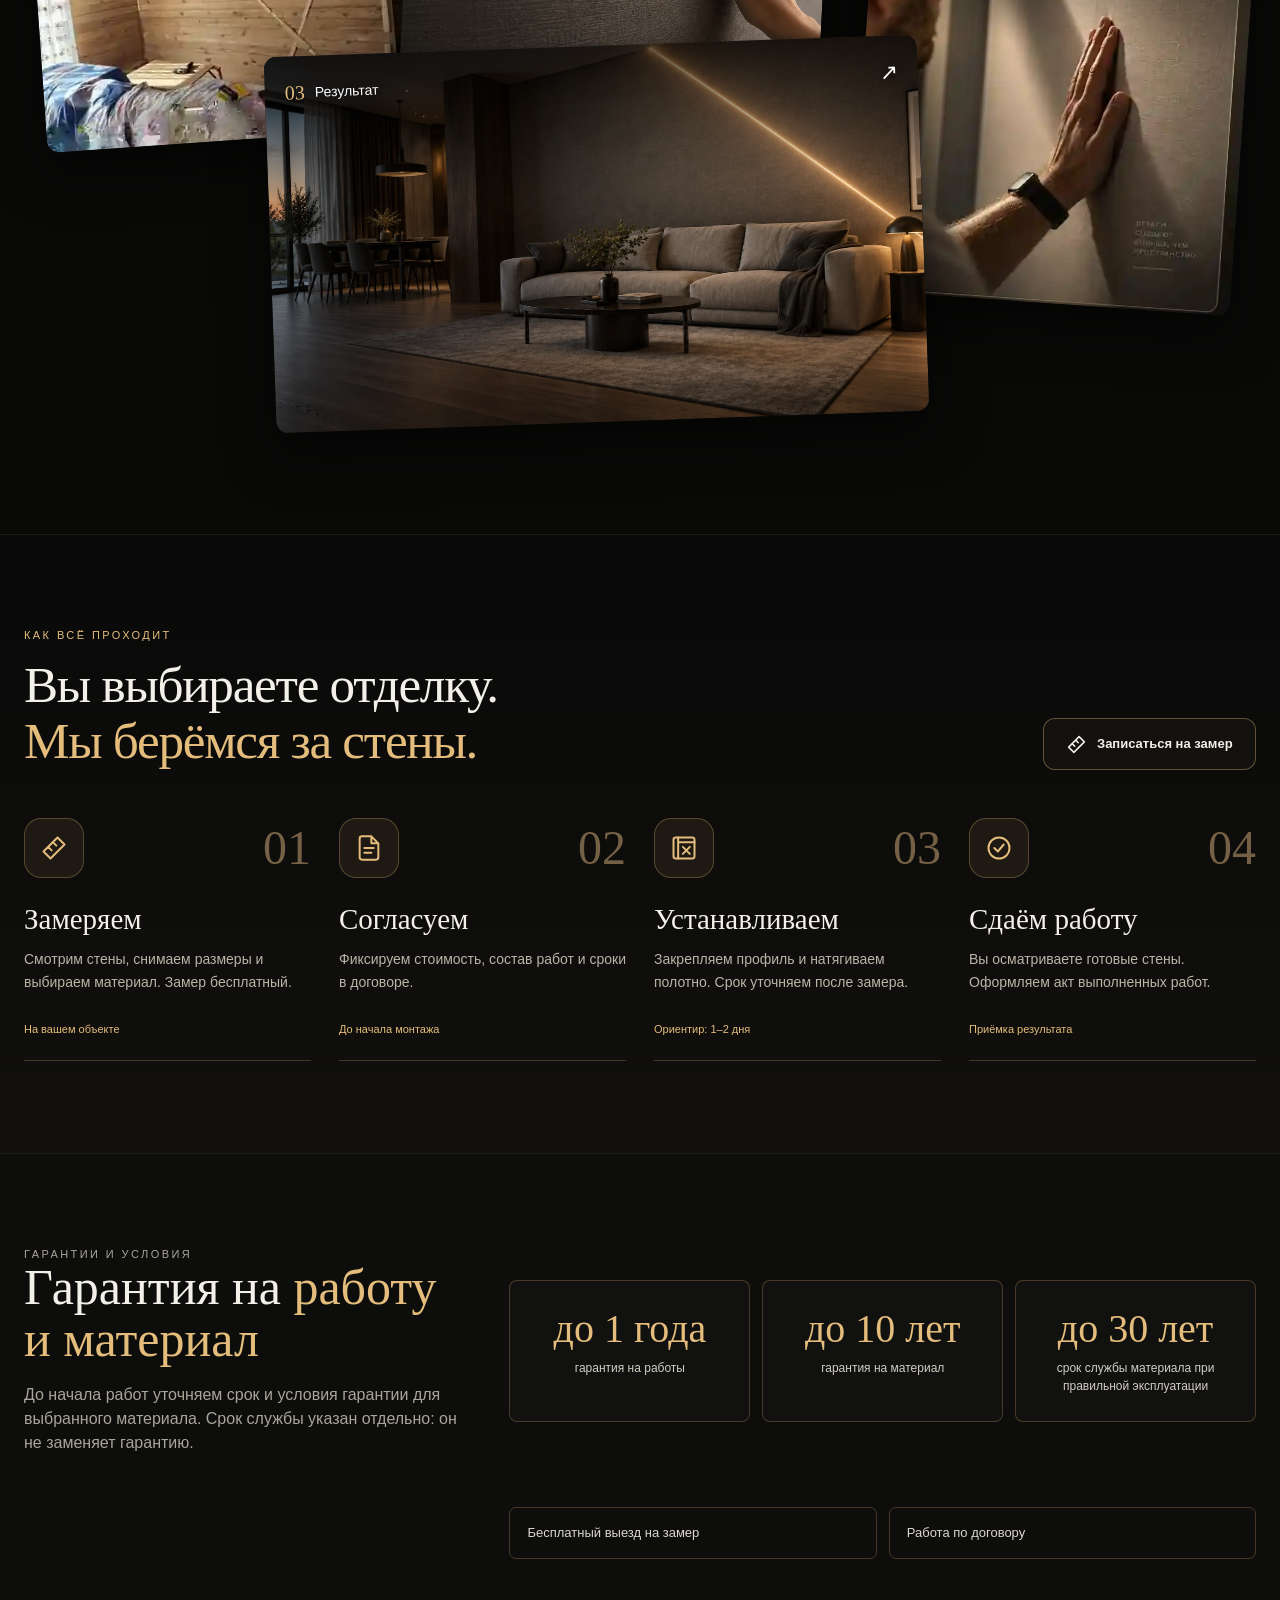
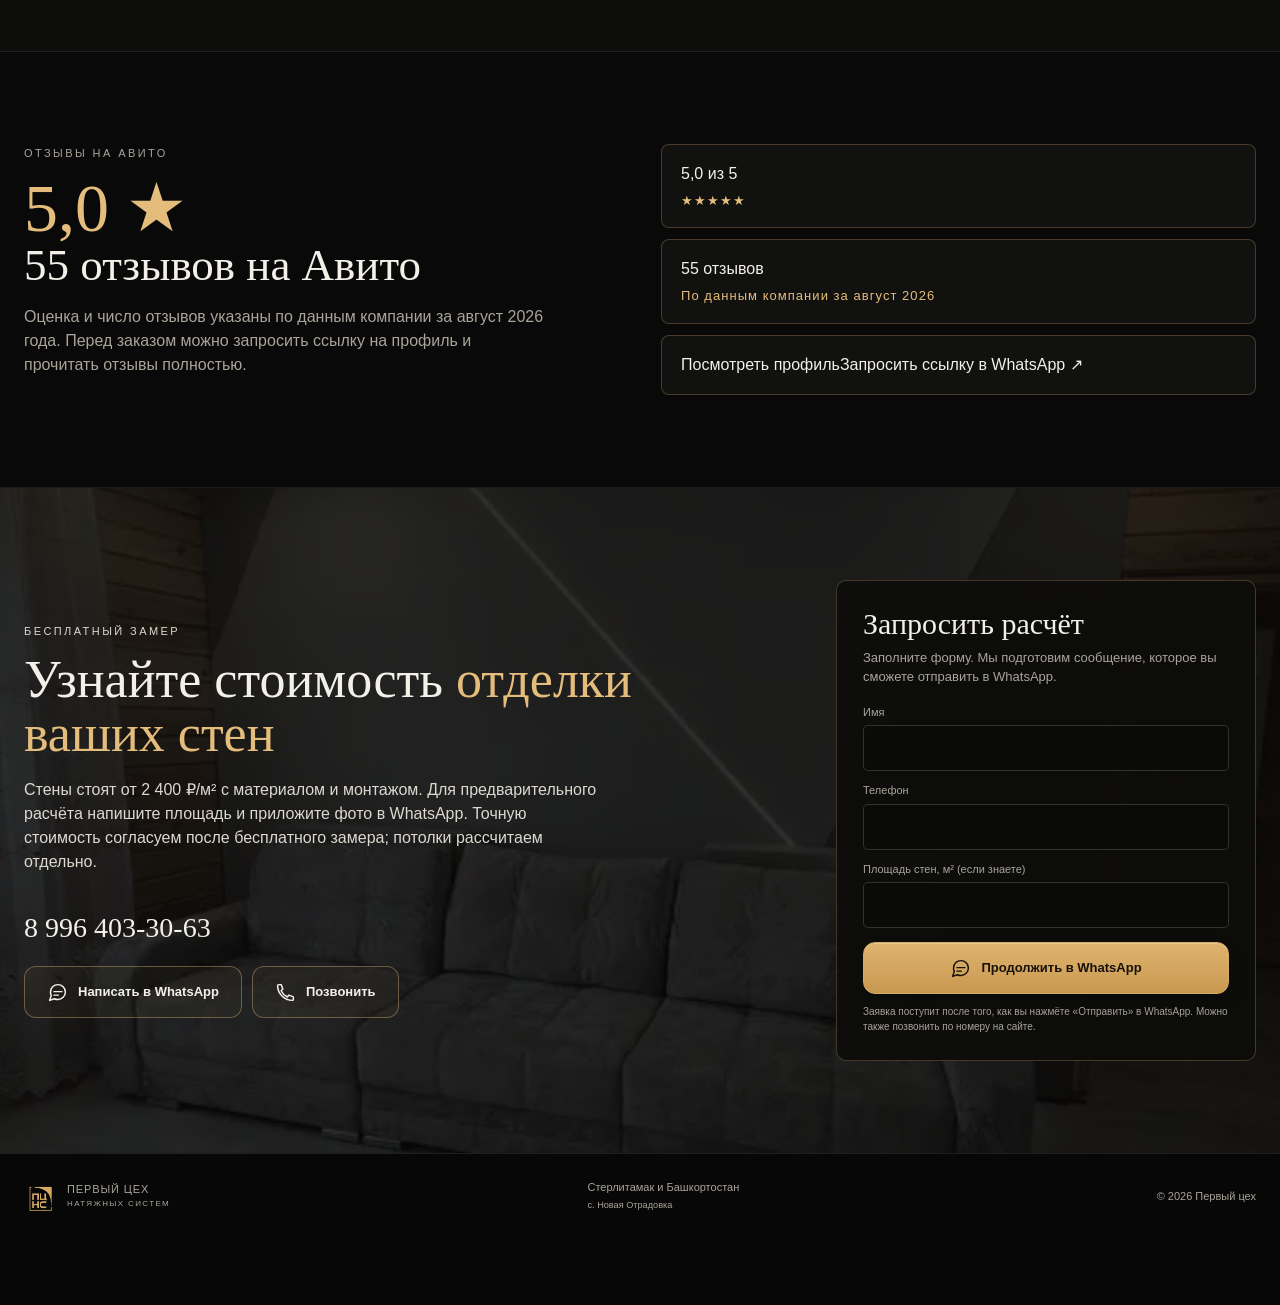
==== commit 9b672d21: "Исправить визуалы блоков и убрать дублирующий мобильный CTA" ====
--- a/index.html
+++ b/index.html
@@ -15,10 +15,10 @@
 .finish-compare .finish-row-head>div{font-size:14px}
 @media(max-width:840px){.finish-visuals{gap:16px}.finish-visuals figure{min-height:360px}.finish-visuals figcaption{padding:22px}.finish-compare .finish-card dd{font-size:15px}.finish-compare .finish-card dt{font-size:11px}}
 @media(max-width:600px){.finish-visuals{grid-template-columns:1fr}.finish-visuals figure{min-height:340px}.mount-detail{padding:10px}.mount-detail figcaption{font-size:14px}.wall-device-grid{min-width:0}}
-</style><link rel="stylesheet" href="revision-20260922.css?v=20260923-1"></head><body>
+</style><link rel="stylesheet" href="revision-20260922.css?v=20260923-2"></head><body>
 <header class="header"><div class="wrap header-in"><a class="brand" href="#top"><img src="assets/logo.png" alt="Логотип Первый цех"><span class="brand-text"><strong>Первый цех</strong><span>натяжных систем</span></span></a><nav class="nav"><a href="#walls">Стены</a><a href="#compare">Почему натяжные</a><a href="#case">Проект</a><a href="#process">Как работаем</a><a href="#guarantee">Гарантия</a><a href="#reviews">Отзывы</a></nav><div class="header-actions"><a class="phone" href="tel:+79964033063">8 996 403-30-63</a><a class="btn btn-primary attention-cue" href="#measure"><svg class="btn-icon" width="22" height="22" viewBox="0 0 24 24" fill="none" stroke="currentColor" stroke-width="1.7" stroke-linecap="round" stroke-linejoin="round" aria-hidden="true" focusable="false"><path d="m3 15 12-12 6 6L9 21l-6-6Z M7 11l3 3m1-7 3 3m1-7 3 3"/></svg><span class="btn-label">Заказать замер</span></a></div><button class="menu-btn" id="menuBtn" aria-expanded="false" aria-controls="mobilePanel" aria-label="Меню"><span></span></button></div></header>
 <div class="mobile-panel" id="mobilePanel" aria-hidden="true"><nav><a href="#walls">Стены</a><a href="#compare">Почему натяжные</a><a href="#case">Проект</a><a href="#process">Как работаем</a><a href="#guarantee">Гарантия</a><a href="#reviews">Отзывы</a></nav><div class="mobile-contact"><a class="btn btn-primary attention-cue" href="#measure"><svg class="btn-icon" width="22" height="22" viewBox="0 0 24 24" fill="none" stroke="currentColor" stroke-width="1.7" stroke-linecap="round" stroke-linejoin="round" aria-hidden="true" focusable="false"><path d="m3 15 12-12 6 6L9 21l-6-6Z M7 11l3 3m1-7 3 3m1-7 3 3"/></svg><span class="btn-label">Заказать замер</span></a><a class="btn ghost" href="tel:+79964033063"><svg class="btn-icon" width="22" height="22" viewBox="0 0 24 24" fill="none" stroke="currentColor" stroke-width="1.7" stroke-linecap="round" stroke-linejoin="round" aria-hidden="true" focusable="false"><path d="M7 3H4a1 1 0 0 0-1 1c0 9.4 7.6 17 17 17a1 1 0 0 0 1-1v-3l-5-2-2 2a14 14 0 0 1-7-7l2-2-2-5Z"/></svg><span class="btn-label">Позвонить · 8 996 403-30-63</span></a></div></div>
-<main id="top"><section class="hero hero-full hero-receipt-layout"><img class="full-section-image hero-full-image" src="assets/hero-interior-v2.webp?v=20260923-1" alt="" fetchpriority="high" decoding="async"><div class="wrap hero-receipt-grid"><div class="hero-receipt-copy"><h1 class="display">Натяжные стены —<br>быстро и без<br>строительной грязи</h1><p class="hero-receipt-lead">От голых стен к финальному результату.</p><div class="hero-receipt-facts"><div class="hero-time"><strong>1–2 дня</strong><span>30 м² <small>стен</small></span></div><div class="hero-trust-line"><span>Бесплатный выезд и замер</span><span>Договор</span><span>Гарантия</span></div></div><a class="hero-down-link" href="#walls"><span>Что скрыто за ровной стеной</span><svg class="down-icon" width="20" height="20" viewBox="0 0 24 24" fill="none" stroke="currentColor" stroke-width="1.7" stroke-linecap="round" stroke-linejoin="round" aria-hidden="true"><path d="M12 4v15m-6-6 6 6 6-6"/></svg></a></div><aside class="receipt-card" aria-label="Стоимость и преимущества натяжных стен"><div class="receipt-kicker">Натяжные стены</div><div class="receipt-price"><small>от</small><strong>2 400</strong><span>₽/м²</span></div><div class="receipt-includes">Материал и монтаж включены</div><div class="receipt-rule" aria-hidden="true"></div><div class="receipt-benefits"><div><svg class="receipt-mark receipt-mark-no" viewBox="0 0 40 40" aria-hidden="true"><path d="M9 9c6 7 13 14 22 22M31 8C24 15 17 23 8 32"/></svg><b>Не рвётся от касаний.</b></div><div><svg class="receipt-mark receipt-mark-yes" viewBox="0 0 40 40" aria-hidden="true"><path d="M7 22c4 3 7 7 10 10C22 23 27 15 34 8"/></svg><b>Можно мыть.</b></div><div><svg class="receipt-mark receipt-mark-yes" viewBox="0 0 40 40" aria-hidden="true"><path d="M7 22c4 3 7 7 10 10C22 23 27 15 34 8"/></svg><b>Подходит для влажных помещений.</b></div><div><svg class="receipt-mark receipt-mark-no" viewBox="0 0 40 40" aria-hidden="true"><path d="M9 9c6 7 13 14 22 22M31 8C24 15 17 23 8 32"/></svg><b>Нет неприятного запаха.</b></div></div><div class="receipt-rule receipt-rule-bottom" aria-hidden="true"></div><a class="receipt-cta attention-cue" href="#measure">Получить расчёт</a></aside></div></section><section class="section wall-system-v2" id="walls"><div class="wrap wall-system-grid"><div class="wall-system-copy"><p class="eyebrow">Продуманная система</p><h2>Что скрыто<br><span class="gold">за ровной стеной</span></h2><p>По периметру устанавливается профиль, на основание — мембрана, затем натягивается текстильное полотно. Старая стена остаётся за новой ровной поверхностью.</p><a class="wall-scroll-link" href="#compare"><span>А разница?</span><svg class="down-icon" width="20" height="20" viewBox="0 0 24 24" fill="none" stroke="currentColor" stroke-width="1.7" stroke-linecap="round" stroke-linejoin="round" aria-hidden="true"><path d="M12 4v15m-6-6 6 6 6-6"/></svg></a></div><figure class="system-visual" aria-label="Разрез натяжной стены: профиль, мембрана и полотно"><img src="assets/wall-textile-v2.webp?v=20260923-1" alt="Архитектурный разрез натяжной стены с профилем, мембраной и текстильным полотном" loading="lazy" decoding="async"><div class="layer-label layer-profile"><i></i><span>Профиль</span></div><div class="layer-label layer-membrane"><i></i><span>Мембрана</span></div><div class="layer-label layer-fabric"><i></i><span>Полотно</span></div></figure></div></section><section class="section repair-compare-v2" id="compare"><div class="wrap"><div class="repair-compare-head"><div><p class="eyebrow">Разный подход — разный результат</p><h2>Сравните <span class="gold">весь ремонт</span></h2></div><p>Считаем не только финиш, а все этапы до готовой стены.</p></div><div class="repair-compare-grid"><article class="repair-option repair-old"><img src="assets/before.webp?v=20260923-1" alt="Комната во время демонтажа старой отделки" loading="lazy" decoding="async"><div class="repair-overlay"></div><div class="repair-option-copy"><small>Обычная отделка · пример Наиля, 9 м²</small><h3>Обои</h3><div class="repair-price repair-price-old"><span>3 800 ₽</span><em>→</em><strong>6 950 ₽</strong></div><p class="repair-delta">+83% к первоначальному расчёту</p><ul><li>Снятие старых обоев</li><li>Подготовка основания</li><li>Клей, мусор и уборка</li><li>Около 2–3 дней в этом примере</li></ul></div></article><article class="repair-option repair-new"><img src="assets/after.webp?v=20260923-1" alt="Готовая современная комната с ровной текстильной стеной" loading="lazy" decoding="async"><div class="repair-overlay"></div><div class="repair-option-copy"><small>Натяжная стена</small><h3>от 2 400 ₽/м²</h3><p class="repair-included">Материал и монтаж включены</p><ul><li>Без сплошного выравнивания</li><li>Без шлифовки всей стены</li><li>Меньше этапов отделки</li><li>1–2 дня · 30 м² стен</li></ul></div></article></div><div class="repair-note"><span>Цифры по обоям — конкретный расчёт Наиля, а не средняя рыночная цена.</span><a href="#case">Посмотреть реальный объект <svg class="down-icon" width="20" height="20" viewBox="0 0 24 24" fill="none" stroke="currentColor" stroke-width="1.7" stroke-linecap="round" stroke-linejoin="round" aria-hidden="true"><path d="M12 4v15m-6-6 6 6 6-6"/></svg></a></div></div></section><section class="section project-section" id="case"><div class="wrap"><div class="section-head project-head"><div><p class="eyebrow">Реальный объект</p><h2>От исходной стены <span class="gold">до готового результата.</span></h2></div><p>Четыре кадра: до работ, монтаж, результат и деталь. Нажмите на снимок, чтобы открыть крупнее.</p></div><div class="project-collage" aria-label="Четыре фотографии отделки стены"><button class="collage-shot collage-before" type="button" data-photo-src="assets/before.webp" data-photo-caption="Исходная деревянная стена" aria-label="Открыть фото: Исходная деревянная стена"><img src="assets/before.webp" alt="Исходная деревянная стена" loading="lazy" decoding="async"><span class="collage-label"><small>01</small><strong>До работ</strong><span aria-hidden="true">↗</span></span></button><button class="collage-shot collage-process" type="button" data-photo-src="assets/process.webp" data-photo-caption="Подготовка и монтаж полотна" aria-label="Открыть фото: Подготовка и монтаж полотна"><img src="assets/process.webp" alt="Подготовка и монтаж полотна" loading="lazy" decoding="async"><span class="collage-label"><small>02</small><strong>Монтаж</strong><span aria-hidden="true">↗</span></span></button><button class="collage-shot collage-after" type="button" data-photo-src="assets/after.webp" data-photo-caption="Готовая стена со световой линией" aria-label="Открыть фото: Готовая стена со световой линией"><img src="assets/after.webp" alt="Готовая стена со световой линией" loading="lazy" decoding="async"><span class="collage-label"><small>03</small><strong>Результат</strong><span aria-hidden="true">↗</span></span></button><button class="collage-shot collage-detail" type="button" data-photo-src="assets/detail.webp" data-photo-caption="Фактура полотна и световая линия" aria-label="Открыть фото: Фактура полотна и световая линия"><img src="assets/detail.webp" alt="Фактура полотна и световая линия" loading="lazy" decoding="async"><span class="collage-label"><small>04</small><strong>Деталь</strong><span aria-hidden="true">↗</span></span></button></div></div></section><section class="section process-refresh" id="process"><div class="wrap"><div class="process-heading"><div><p class="eyebrow">Как всё проходит</p><h2>Вы выбираете отделку.<br><span class="gold">Мы берёмся за стены.</span></h2></div><a class="btn ghost" href="#measure"><svg class="btn-icon" width="22" height="22" viewBox="0 0 24 24" fill="none" stroke="currentColor" stroke-width="1.7" stroke-linecap="round" stroke-linejoin="round" aria-hidden="true" focusable="false"><path d="m3 15 12-12 6 6L9 21l-6-6Z M7 11l3 3m1-7 3 3m1-7 3 3"/></svg><span class="btn-label">Записаться на замер</span></a></div><ol class="order-steps"><li class="order-step"><div class="order-step-top"><span class="order-icon"><svg class="step-svg" width="22" height="22" viewBox="0 0 24 24" fill="none" stroke="currentColor" stroke-width="1.7" stroke-linecap="round" stroke-linejoin="round" aria-hidden="true" focusable="false"><path d="m3 15 12-12 6 6L9 21l-6-6Z M7 11l3 3m1-7 3 3m1-7 3 3"/></svg></span><span class="order-number">01</span></div><h3>Замеряем</h3><p>Смотрим стены, снимаем размеры и выбираем материал. Замер бесплатный.</p><small>На вашем объекте</small></li><li class="order-step"><div class="order-step-top"><span class="order-icon"><svg class="step-svg" width="22" height="22" viewBox="0 0 24 24" fill="none" stroke="currentColor" stroke-width="1.7" stroke-linecap="round" stroke-linejoin="round" aria-hidden="true" focusable="false"><path d="M14 2H6a2 2 0 0 0-2 2v16a2 2 0 0 0 2 2h12a2 2 0 0 0 2-2V8l-6-6Z M14 2v6h6M8 12h8m-8 4h6"/></svg></span><span class="order-number">02</span></div><h3>Согласуем</h3><p>Фиксируем стоимость, состав работ и сроки в договоре.</p><small>До начала монтажа</small></li><li class="order-step"><div class="order-step-top"><span class="order-icon"><svg class="step-svg" width="22" height="22" viewBox="0 0 24 24" fill="none" stroke="currentColor" stroke-width="1.7" stroke-linecap="round" stroke-linejoin="round" aria-hidden="true" focusable="false"><rect x="3" y="3" width="18" height="18" rx="2"/><path d="M7 3v18M7 7h14m-10 4 6 6m0-6-6 6"/></svg></span><span class="order-number">03</span></div><h3>Устанавливаем</h3><p>Закрепляем профиль и натягиваем полотно. Срок уточняем после замера.</p><small>Ориентир: 1–2 дня</small></li><li class="order-step"><div class="order-step-top"><span class="order-icon"><svg class="step-svg" width="22" height="22" viewBox="0 0 24 24" fill="none" stroke="currentColor" stroke-width="1.7" stroke-linecap="round" stroke-linejoin="round" aria-hidden="true" focusable="false"><circle cx="12" cy="12" r="9"/><path d="m8 12 3 3 5-6"/></svg></span><span class="order-number">04</span></div><h3>Сдаём работу</h3><p>Вы осматриваете готовые стены. Оформляем акт выполненных работ.</p><small>Приёмка результата</small></li></ol></div></section><section class="section guarantee" id="guarantee"><div class="wrap guarantee-grid"><div class="guarantee-copy"><p class="eyebrow">Гарантии и условия</p><h2>Гарантия на <span class="gold">работу и материал</span></h2><p>До начала работ уточняем срок и условия гарантии для выбранного материала. Срок службы указан отдельно: он не заменяет гарантию.</p></div><div class="metrics"><div class="metric"><strong>до 1 года</strong><span>гарантия на работы</span></div><div class="metric"><strong>до 10 лет</strong><span>гарантия на материал</span></div><div class="metric"><strong>до 30 лет</strong><span>срок службы материала при правильной эксплуатации</span></div></div><div class="guarantee-notes"><div class="note">Бесплатный выезд на замер</div><div class="note">Работа по договору</div></div></div></section>
+<main id="top"><section class="hero hero-full hero-receipt-layout"><img class="full-section-image hero-full-image" src="assets/hero-interior-v2.webp?v=20260923-1" alt="" fetchpriority="high" decoding="async"><div class="wrap hero-receipt-grid"><div class="hero-receipt-copy"><h1 class="display">Натяжные стены —<br>быстро и без<br>строительной грязи</h1><p class="hero-receipt-lead">От голых стен к финальному результату.</p><div class="hero-receipt-facts"><div class="hero-time"><strong>1–2 дня</strong><span>30 м² <small>стен</small></span></div><div class="hero-trust-line"><span>Бесплатный выезд и замер</span><span>Договор</span><span>Гарантия</span></div></div><a class="hero-down-link" href="#walls"><span>Что скрыто за ровной стеной</span><svg class="down-icon" width="20" height="20" viewBox="0 0 24 24" fill="none" stroke="currentColor" stroke-width="1.7" stroke-linecap="round" stroke-linejoin="round" aria-hidden="true"><path d="M12 4v15m-6-6 6 6 6-6"/></svg></a></div><aside class="receipt-card" aria-label="Стоимость и преимущества натяжных стен"><div class="receipt-kicker">Натяжные стены</div><div class="receipt-price"><small>от</small><strong>2 400</strong><span>₽/м²</span></div><div class="receipt-includes">Материал и монтаж включены</div><div class="receipt-rule" aria-hidden="true"></div><div class="receipt-benefits"><div><svg class="receipt-mark receipt-mark-no" viewBox="0 0 40 40" aria-hidden="true"><path d="M9 9c6 7 13 14 22 22M31 8C24 15 17 23 8 32"/></svg><b>Не рвётся от касаний.</b></div><div><svg class="receipt-mark receipt-mark-yes" viewBox="0 0 40 40" aria-hidden="true"><path d="M7 22c4 3 7 7 10 10C22 23 27 15 34 8"/></svg><b>Можно мыть.</b></div><div><svg class="receipt-mark receipt-mark-yes" viewBox="0 0 40 40" aria-hidden="true"><path d="M7 22c4 3 7 7 10 10C22 23 27 15 34 8"/></svg><b>Подходит для влажных помещений.</b></div><div><svg class="receipt-mark receipt-mark-no" viewBox="0 0 40 40" aria-hidden="true"><path d="M9 9c6 7 13 14 22 22M31 8C24 15 17 23 8 32"/></svg><b>Нет неприятного запаха.</b></div></div><div class="receipt-rule receipt-rule-bottom" aria-hidden="true"></div><a class="receipt-cta attention-cue" href="#measure">Получить расчёт</a></aside></div></section><section class="section wall-system-v2" id="walls"><div class="wrap wall-system-grid"><div class="wall-system-copy"><p class="eyebrow">Продуманная система</p><h2>Что скрыто<br><span class="gold">за ровной стеной</span></h2><p>По периметру устанавливается профиль, на основание — мембрана, затем натягивается текстильное полотно. Старая стена остаётся за новой ровной поверхностью.</p><a class="wall-scroll-link" href="#compare"><span>А разница?</span><svg class="down-icon" width="20" height="20" viewBox="0 0 24 24" fill="none" stroke="currentColor" stroke-width="1.7" stroke-linecap="round" stroke-linejoin="round" aria-hidden="true"><path d="M12 4v15m-6-6 6 6 6-6"/></svg></a></div><figure class="system-visual system-visual-cutaway" aria-label="Схема устройства натяжной стены"><img src="assets/hero-interior-v2.webp?v=20260923-2" alt="Готовая ровная стена в современном интерьере" loading="lazy" decoding="async"><div class="cutaway-model" aria-hidden="true"><span class="cutaway-base"></span><span class="cutaway-membrane"></span><span class="cutaway-fabric"></span><span class="cutaway-profile"></span></div><div class="layer-label layer-profile"><i></i><span>Профиль</span></div><div class="layer-label layer-membrane"><i></i><span>Мембрана</span></div><div class="layer-label layer-fabric"><i></i><span>Полотно</span></div></figure></div></section><section class="section repair-compare-v2" id="compare"><div class="wrap"><div class="repair-compare-head"><div><p class="eyebrow">Разный подход — разный результат</p><h2>Сравните <span class="gold">весь ремонт</span></h2></div><p>Считаем не только финиш, а все этапы до готовой стены.</p></div><div class="repair-compare-grid"><article class="repair-option repair-old"><img src="assets/before.webp?v=20260923-1" alt="Комната во время демонтажа старой отделки" loading="lazy" decoding="async"><div class="repair-overlay"></div><div class="repair-option-copy"><small>Обычная отделка · пример Наиля, 9 м²</small><h3>Обои</h3><div class="repair-price repair-price-old"><span>3 800 ₽</span><em>→</em><strong>6 950 ₽</strong></div><p class="repair-delta">+83% к первоначальному расчёту</p><ul><li>Снятие старых обоев</li><li>Подготовка основания</li><li>Клей, мусор и уборка</li><li>Около 2–3 дней в этом примере</li></ul></div></article><article class="repair-option repair-new"><img src="assets/hero-interior-v2.webp?v=20260923-2" alt="Готовая современная комната с ровной текстильной стеной" loading="lazy" decoding="async"><div class="repair-overlay"></div><div class="repair-option-copy"><small>Натяжная стена</small><h3>от 2 400 ₽/м²</h3><p class="repair-included">Материал и монтаж включены</p><ul><li>Без сплошного выравнивания</li><li>Без шлифовки всей стены</li><li>Меньше этапов отделки</li><li>1–2 дня · 30 м² стен</li></ul></div></article></div><div class="repair-note"><span>Цифры по обоям — конкретный расчёт Наиля, а не средняя рыночная цена.</span><a href="#case">Посмотреть реальный объект <svg class="down-icon" width="20" height="20" viewBox="0 0 24 24" fill="none" stroke="currentColor" stroke-width="1.7" stroke-linecap="round" stroke-linejoin="round" aria-hidden="true"><path d="M12 4v15m-6-6 6 6 6-6"/></svg></a></div></div></section><section class="section project-section" id="case"><div class="wrap"><div class="section-head project-head"><div><p class="eyebrow">Реальный объект</p><h2>От исходной стены <span class="gold">до готового результата.</span></h2></div><p>Четыре кадра: до работ, монтаж, результат и деталь. Нажмите на снимок, чтобы открыть крупнее.</p></div><div class="project-collage" aria-label="Четыре фотографии отделки стены"><button class="collage-shot collage-before" type="button" data-photo-src="assets/before.webp" data-photo-caption="Исходная деревянная стена" aria-label="Открыть фото: Исходная деревянная стена"><img src="assets/before.webp" alt="Исходная деревянная стена" loading="lazy" decoding="async"><span class="collage-label"><small>01</small><strong>До работ</strong><span aria-hidden="true">↗</span></span></button><button class="collage-shot collage-process" type="button" data-photo-src="assets/wall-textile-v2.webp" data-photo-caption="Подготовка и монтаж полотна" aria-label="Открыть фото: Подготовка и монтаж полотна"><img src="assets/wall-textile-v2.webp" alt="Подготовка и монтаж полотна" loading="lazy" decoding="async"><span class="collage-label"><small>02</small><strong>Монтаж</strong><span aria-hidden="true">↗</span></span></button><button class="collage-shot collage-after" type="button" data-photo-src="assets/hero-interior-v2.webp" data-photo-caption="Готовая стена со световой линией" aria-label="Открыть фото: Готовая стена со световой линией"><img src="assets/hero-interior-v2.webp" alt="Готовая стена со световой линией" loading="lazy" decoding="async"><span class="collage-label"><small>03</small><strong>Результат</strong><span aria-hidden="true">↗</span></span></button><button class="collage-shot collage-detail" type="button" data-photo-src="assets/wall-touch.webp" data-photo-caption="Фактура полотна и световая линия" aria-label="Открыть фото: Фактура полотна и световая линия"><img src="assets/wall-touch.webp" alt="Фактура полотна и световая линия" loading="lazy" decoding="async"><span class="collage-label"><small>04</small><strong>Деталь</strong><span aria-hidden="true">↗</span></span></button></div></div></section><section class="section process-refresh" id="process"><div class="wrap"><div class="process-heading"><div><p class="eyebrow">Как всё проходит</p><h2>Вы выбираете отделку.<br><span class="gold">Мы берёмся за стены.</span></h2></div><a class="btn ghost" href="#measure"><svg class="btn-icon" width="22" height="22" viewBox="0 0 24 24" fill="none" stroke="currentColor" stroke-width="1.7" stroke-linecap="round" stroke-linejoin="round" aria-hidden="true" focusable="false"><path d="m3 15 12-12 6 6L9 21l-6-6Z M7 11l3 3m1-7 3 3m1-7 3 3"/></svg><span class="btn-label">Записаться на замер</span></a></div><ol class="order-steps"><li class="order-step"><div class="order-step-top"><span class="order-icon"><svg class="step-svg" width="22" height="22" viewBox="0 0 24 24" fill="none" stroke="currentColor" stroke-width="1.7" stroke-linecap="round" stroke-linejoin="round" aria-hidden="true" focusable="false"><path d="m3 15 12-12 6 6L9 21l-6-6Z M7 11l3 3m1-7 3 3m1-7 3 3"/></svg></span><span class="order-number">01</span></div><h3>Замеряем</h3><p>Смотрим стены, снимаем размеры и выбираем материал. Замер бесплатный.</p><small>На вашем объекте</small></li><li class="order-step"><div class="order-step-top"><span class="order-icon"><svg class="step-svg" width="22" height="22" viewBox="0 0 24 24" fill="none" stroke="currentColor" stroke-width="1.7" stroke-linecap="round" stroke-linejoin="round" aria-hidden="true" focusable="false"><path d="M14 2H6a2 2 0 0 0-2 2v16a2 2 0 0 0 2 2h12a2 2 0 0 0 2-2V8l-6-6Z M14 2v6h6M8 12h8m-8 4h6"/></svg></span><span class="order-number">02</span></div><h3>Согласуем</h3><p>Фиксируем стоимость, состав работ и сроки в договоре.</p><small>До начала монтажа</small></li><li class="order-step"><div class="order-step-top"><span class="order-icon"><svg class="step-svg" width="22" height="22" viewBox="0 0 24 24" fill="none" stroke="currentColor" stroke-width="1.7" stroke-linecap="round" stroke-linejoin="round" aria-hidden="true" focusable="false"><rect x="3" y="3" width="18" height="18" rx="2"/><path d="M7 3v18M7 7h14m-10 4 6 6m0-6-6 6"/></svg></span><span class="order-number">03</span></div><h3>Устанавливаем</h3><p>Закрепляем профиль и натягиваем полотно. Срок уточняем после замера.</p><small>Ориентир: 1–2 дня</small></li><li class="order-step"><div class="order-step-top"><span class="order-icon"><svg class="step-svg" width="22" height="22" viewBox="0 0 24 24" fill="none" stroke="currentColor" stroke-width="1.7" stroke-linecap="round" stroke-linejoin="round" aria-hidden="true" focusable="false"><circle cx="12" cy="12" r="9"/><path d="m8 12 3 3 5-6"/></svg></span><span class="order-number">04</span></div><h3>Сдаём работу</h3><p>Вы осматриваете готовые стены. Оформляем акт выполненных работ.</p><small>Приёмка результата</small></li></ol></div></section><section class="section guarantee" id="guarantee"><div class="wrap guarantee-grid"><div class="guarantee-copy"><p class="eyebrow">Гарантии и условия</p><h2>Гарантия на <span class="gold">работу и материал</span></h2><p>До начала работ уточняем срок и условия гарантии для выбранного материала. Срок службы указан отдельно: он не заменяет гарантию.</p></div><div class="metrics"><div class="metric"><strong>до 1 года</strong><span>гарантия на работы</span></div><div class="metric"><strong>до 10 лет</strong><span>гарантия на материал</span></div><div class="metric"><strong>до 30 лет</strong><span>срок службы материала при правильной эксплуатации</span></div></div><div class="guarantee-notes"><div class="note">Бесплатный выезд на замер</div><div class="note">Работа по договору</div></div></div></section>
 <section class="section" id="reviews"><div class="wrap reviews-grid"><div class="rating-copy"><p class="eyebrow">Отзывы на Авито</p><h2><span class="rating">5,0 ★</span><br>55 отзывов на Авито</h2><p>Оценка и число отзывов указаны по данным компании за август 2026 года. Перед заказом можно запросить ссылку на профиль и прочитать отзывы полностью.</p></div><div class="review-points"><div class="review-point"><b>5,0 из 5</b><span>★★★★★</span></div><div class="review-point"><b>55 отзывов</b><span>По данным компании за август 2026</span></div><div class="review-point"><b>Посмотреть профиль</b><a href="https://wa.me/79964033063?text=%D0%97%D0%B4%D1%80%D0%B0%D0%B2%D1%81%D1%82%D0%B2%D1%83%D0%B9%D1%82%D0%B5!%20%D0%9F%D1%80%D0%B8%D1%88%D0%BB%D0%B8%D1%82%D0%B5%2C%20%D0%BF%D0%BE%D0%B6%D0%B0%D0%BB%D1%83%D0%B9%D1%81%D1%82%D0%B0%2C%20%D1%81%D1%81%D1%8B%D0%BB%D0%BA%D1%83%20%D0%BD%D0%B0%20%D0%B2%D0%B0%D1%88%20%D0%BF%D1%80%D0%BE%D1%84%D0%B8%D0%BB%D1%8C%20%D0%90%D0%B2%D0%B8%D1%82%D0%BE%20%D1%81%20%D0%BE%D1%82%D0%B7%D1%8B%D0%B2%D0%B0%D0%BC%D0%B8." target="_blank" rel="noopener">Запросить ссылку в WhatsApp ↗</a></div></div></div></section>
 <section class="section cta" id="measure"><div class="cta-bg"><img src="assets/hero.webp" alt=""></div><div class="wrap cta-in"><div class="cta-copy"><p class="eyebrow">Бесплатный замер</p><h2>Узнайте стоимость <span class="gold">отделки ваших стен</span></h2><p>Стены стоят от 2 400 ₽/м² с материалом и монтажом. Для предварительного расчёта напишите площадь и приложите фото в WhatsApp. Точную стоимость согласуем после бесплатного замера; потолки рассчитаем отдельно.</p><a class="cta-phone" href="tel:+79964033063">8 996 403-30-63</a><div class="contact-actions"><a class="btn ghost" href="https://wa.me/79964033063" target="_blank" rel="noopener"><svg class="btn-icon" width="22" height="22" viewBox="0 0 24 24" fill="none" stroke="currentColor" stroke-width="1.7" stroke-linecap="round" stroke-linejoin="round" aria-hidden="true" focusable="false"><path d="M21 11.5a8.5 8.5 0 0 1-8.5 8.5 9 9 0 0 1-4-.9L3 21l1.9-5.5a9 9 0 0 1-.9-4A8.5 8.5 0 0 1 12.5 3 8.5 8.5 0 0 1 21 11.5Z"/><path d="M8 11h9m-9 4h5"/></svg><span class="btn-label">Написать в WhatsApp</span></a><a class="btn ghost" href="tel:+79964033063"><svg class="btn-icon" width="22" height="22" viewBox="0 0 24 24" fill="none" stroke="currentColor" stroke-width="1.7" stroke-linecap="round" stroke-linejoin="round" aria-hidden="true" focusable="false"><path d="M7 3H4a1 1 0 0 0-1 1c0 9.4 7.6 17 17 17a1 1 0 0 0 1-1v-3l-5-2-2 2a14 14 0 0 1-7-7l2-2-2-5Z"/></svg><span class="btn-label">Позвонить</span></a></div></div><form class="form" id="leadForm"><h3>Запросить расчёт</h3><p>Заполните форму. Мы подготовим сообщение, которое вы сможете отправить в WhatsApp.</p><div class="field"><label for="name">Имя</label><input id="name" name="name" autocomplete="name" required></div><div class="field"><label for="phone">Телефон</label><input id="phone" name="phone" type="tel" autocomplete="tel" inputmode="tel" required></div><div class="field"><label for="area">Площадь стен, м² (если знаете)</label><input id="area" name="area" inputmode="decimal"></div><button class="btn btn-primary attention-cue" type="submit"><svg class="btn-icon" width="22" height="22" viewBox="0 0 24 24" fill="none" stroke="currentColor" stroke-width="1.7" stroke-linecap="round" stroke-linejoin="round" aria-hidden="true" focusable="false"><path d="M21 11.5a8.5 8.5 0 0 1-8.5 8.5 9 9 0 0 1-4-.9L3 21l1.9-5.5a9 9 0 0 1-.9-4A8.5 8.5 0 0 1 12.5 3 8.5 8.5 0 0 1 21 11.5Z"/><path d="M8 11h9m-9 4h5"/></svg><span class="btn-label">Продолжить в WhatsApp</span></button><div class="form-note">Заявка поступит после того, как вы нажмёте «Отправить» в WhatsApp. Можно также позвонить по номеру на сайте.</div></form></div></section></main>
 <div class="project-lightbox" id="projectLightbox" aria-hidden="true" role="dialog" aria-modal="true" aria-label="Фотография проекта"><button class="lightbox-close" id="lightboxClose" type="button" aria-label="Закрыть">×</button><figure><img id="lightboxImage" src="" alt=""><figcaption id="lightboxCaption"></figcaption></figure></div><footer class="footer"><div class="wrap footer-in"><a class="brand" href="#top"><img src="assets/logo.png" alt=""><span class="brand-text"><strong>Первый цех</strong><span>натяжных систем</span></span></a><div>Стерлитамак и Башкортостан<br><small>с. Новая Отрадовка</small></div><div>© <span id="year"></span> Первый цех</div></div></footer><div class="mobile-cta"><a class="btn ghost" href="tel:+79964033063"><svg class="btn-icon" width="22" height="22" viewBox="0 0 24 24" fill="none" stroke="currentColor" stroke-width="1.7" stroke-linecap="round" stroke-linejoin="round" aria-hidden="true" focusable="false"><path d="M7 3H4a1 1 0 0 0-1 1c0 9.4 7.6 17 17 17a1 1 0 0 0 1-1v-3l-5-2-2 2a14 14 0 0 1-7-7l2-2-2-5Z"/></svg><span class="btn-label">Позвонить</span></a><a class="btn btn-primary attention-cue" href="#measure"><svg class="btn-icon" width="22" height="22" viewBox="0 0 24 24" fill="none" stroke="currentColor" stroke-width="1.7" stroke-linecap="round" stroke-linejoin="round" aria-hidden="true" focusable="false"><rect x="5" y="2" width="14" height="20" rx="3"/><path d="M8 6h8M8 11h1m6 0h1m-8 4h1m6 0h1m-8 4h1m6 0h1"/></svg><span class="btn-label">Рассчитать</span></a></div>
--- a/revision-20260922.css
+++ b/revision-20260922.css
@@ -248,3 +248,100 @@
   .receipt-cta{animation:none!important;opacity:1!important;transform:none!important}
   .hero-down-link svg,.wall-scroll-link svg,.repair-note a svg{transition:none!important}
 }
+
+
+/* 2026-09-23 layout audit fixes */
+.hero-receipt-grid{
+  width:min(1240px,calc(100% - 64px))!important;
+  max-width:1240px!important;
+  margin-inline:auto!important;
+  padding-left:0!important;
+  padding-right:0!important;
+}
+.hero-receipt-copy .display{
+  font-size:clamp(46px,5vw,72px)!important;
+  max-width:720px!important;
+}
+.mobile-cta{display:none!important}
+
+/* Stable visual cutaway: labels stay on the picture at every width */
+.system-visual-cutaway>img{
+  object-position:68% center!important;
+  filter:brightness(.62) saturate(.8)!important;
+}
+.system-visual-cutaway:before{
+  content:"";position:absolute;inset:0;z-index:1;pointer-events:none;
+  background:linear-gradient(90deg,rgba(6,6,5,.86) 0%,rgba(6,6,5,.66) 36%,rgba(6,6,5,.18) 63%,rgba(6,6,5,.05) 100%);
+}
+.cutaway-model{
+  position:absolute;z-index:2;left:5%;top:9%;bottom:8%;width:40%;
+  filter:drop-shadow(16px 10px 24px rgba(0,0,0,.42));
+}
+.cutaway-model span{position:absolute;display:block}
+.cutaway-base{
+  left:0;top:0;bottom:0;width:46%;
+  background:
+    linear-gradient(90deg,#171615 0%,#514b43 52%,#24211e 100%);
+  clip-path:polygon(0 0,86% 0,100% 7%,88% 15%,100% 24%,87% 34%,100% 45%,88% 57%,100% 69%,88% 82%,100% 100%,0 100%);
+}
+.cutaway-membrane{
+  left:45%;top:7%;bottom:6%;width:9%;
+  background:linear-gradient(180deg,#282724,#5b5751 50%,#2f2d2a);
+  box-shadow:1px 0 0 rgba(255,255,255,.09),6px 0 18px rgba(0,0,0,.35);
+}
+.cutaway-fabric{
+  left:58%;top:9%;bottom:7%;width:13%;
+  background:linear-gradient(180deg,#ddd4c6 0%,#a99f90 46%,#e4dbce 100%);
+  border-radius:0 46% 60% 0 / 0 32% 68% 0;
+  transform:skewY(-2deg);
+  box-shadow:10px 0 28px rgba(0,0,0,.32),0 0 15px rgba(229,191,130,.12);
+}
+.cutaway-profile{
+  left:37%;top:2%;width:34%;height:10%;
+  min-height:48px;
+  background:linear-gradient(135deg,#b6b2a9 0%,#3c3935 34%,#aba79f 68%,#292824 100%);
+  border:1px solid rgba(255,255,255,.22);
+  box-shadow:0 9px 22px rgba(0,0,0,.42);
+}
+.system-visual-cutaway .layer-label{left:42%!important;z-index:4!important}
+.system-visual-cutaway .layer-profile{top:18%!important}
+.system-visual-cutaway .layer-membrane{top:48%!important}
+.system-visual-cutaway .layer-fabric{top:72%!important}
+.system-visual-cutaway .layer-label i{width:clamp(52px,6vw,92px)!important}
+
+.repair-new>img{
+  object-position:70% center!important;
+  filter:brightness(.76) saturate(.9)!important;
+}
+
+/* Gallery must never collapse into black cards if old WebP files fail to decode. */
+.project-collage .collage-shot{background:#171411!important}
+.project-collage .collage-shot img{display:block!important;width:100%!important;height:100%!important;object-fit:cover!important;opacity:1!important}
+
+/* Desktop spacing: content no longer touches the viewport edge. */
+@media(min-width:841px){
+  .wall-system-grid,.repair-compare-v2>.wrap{width:min(1240px,calc(100% - 64px))!important;margin-inline:auto!important}
+}
+
+/* Mobile: one CTA only, safe side padding, labels remain inside the image. */
+@media(max-width:840px){
+  .hero-receipt-grid{width:calc(100% - 28px)!important;max-width:none!important;margin-inline:auto!important}
+  .hero-receipt-copy .display{font-size:clamp(38px,10.1vw,55px)!important;line-height:1.02!important}
+  .receipt-card{margin-inline:auto!important}
+  .wall-system-v2,.repair-compare-v2{padding-top:64px!important;padding-bottom:64px!important}
+  .system-visual-cutaway{max-width:none!important}
+  .cutaway-model{left:3%;top:8%;bottom:7%;width:52%}
+  .system-visual-cutaway .layer-label{left:8%!important}
+  .system-visual-cutaway .layer-label i{width:46px!important}
+  .system-visual-cutaway .layer-profile{top:17%!important}
+  .system-visual-cutaway .layer-membrane{top:48%!important}
+  .system-visual-cutaway .layer-fabric{top:72%!important}
+  .repair-new>img{object-position:64% center!important}
+}
+@media(max-width:390px){
+  .hero-receipt-grid{width:calc(100% - 20px)!important}
+  .receipt-card{padding:24px 19px 27px!important}
+  .receipt-benefits>div{padding:10px 0!important}
+  .system-visual-cutaway .layer-label{font-size:10px!important}
+  .system-visual-cutaway .layer-label i{width:38px!important}
+}
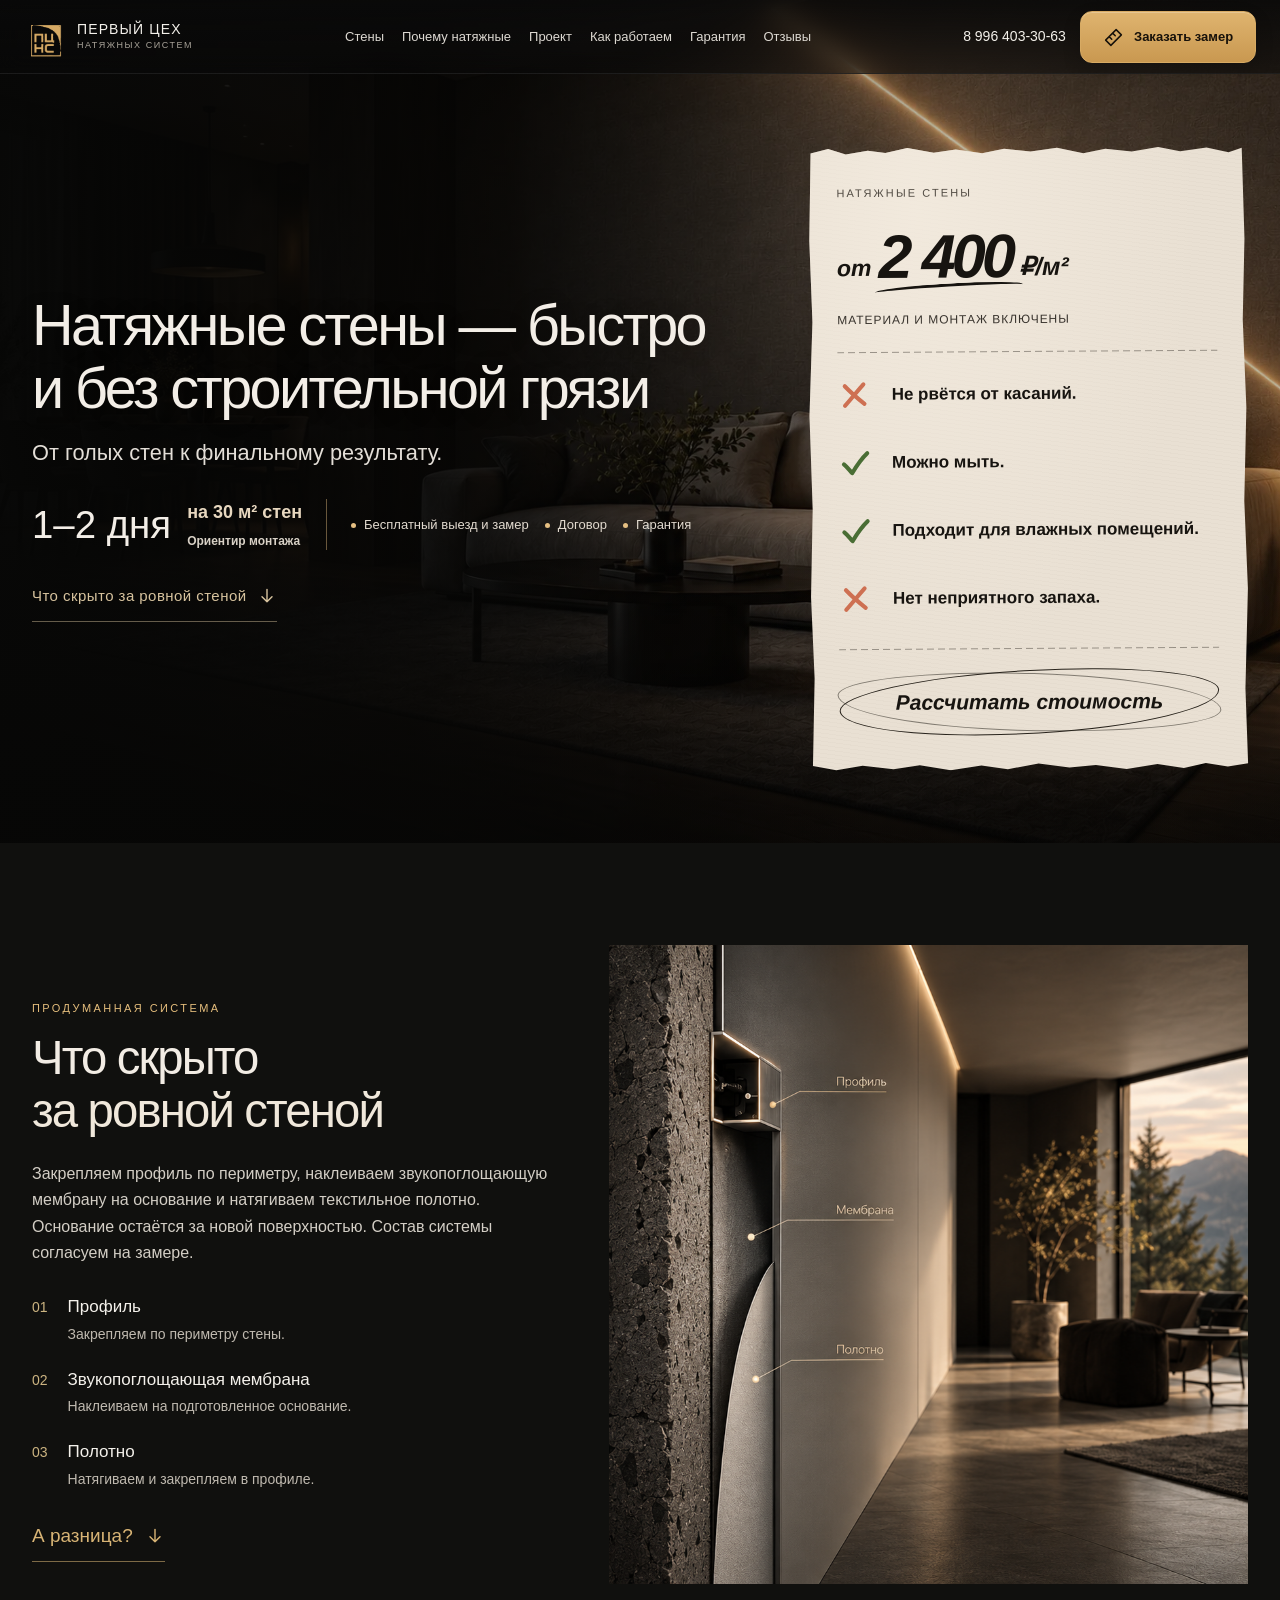
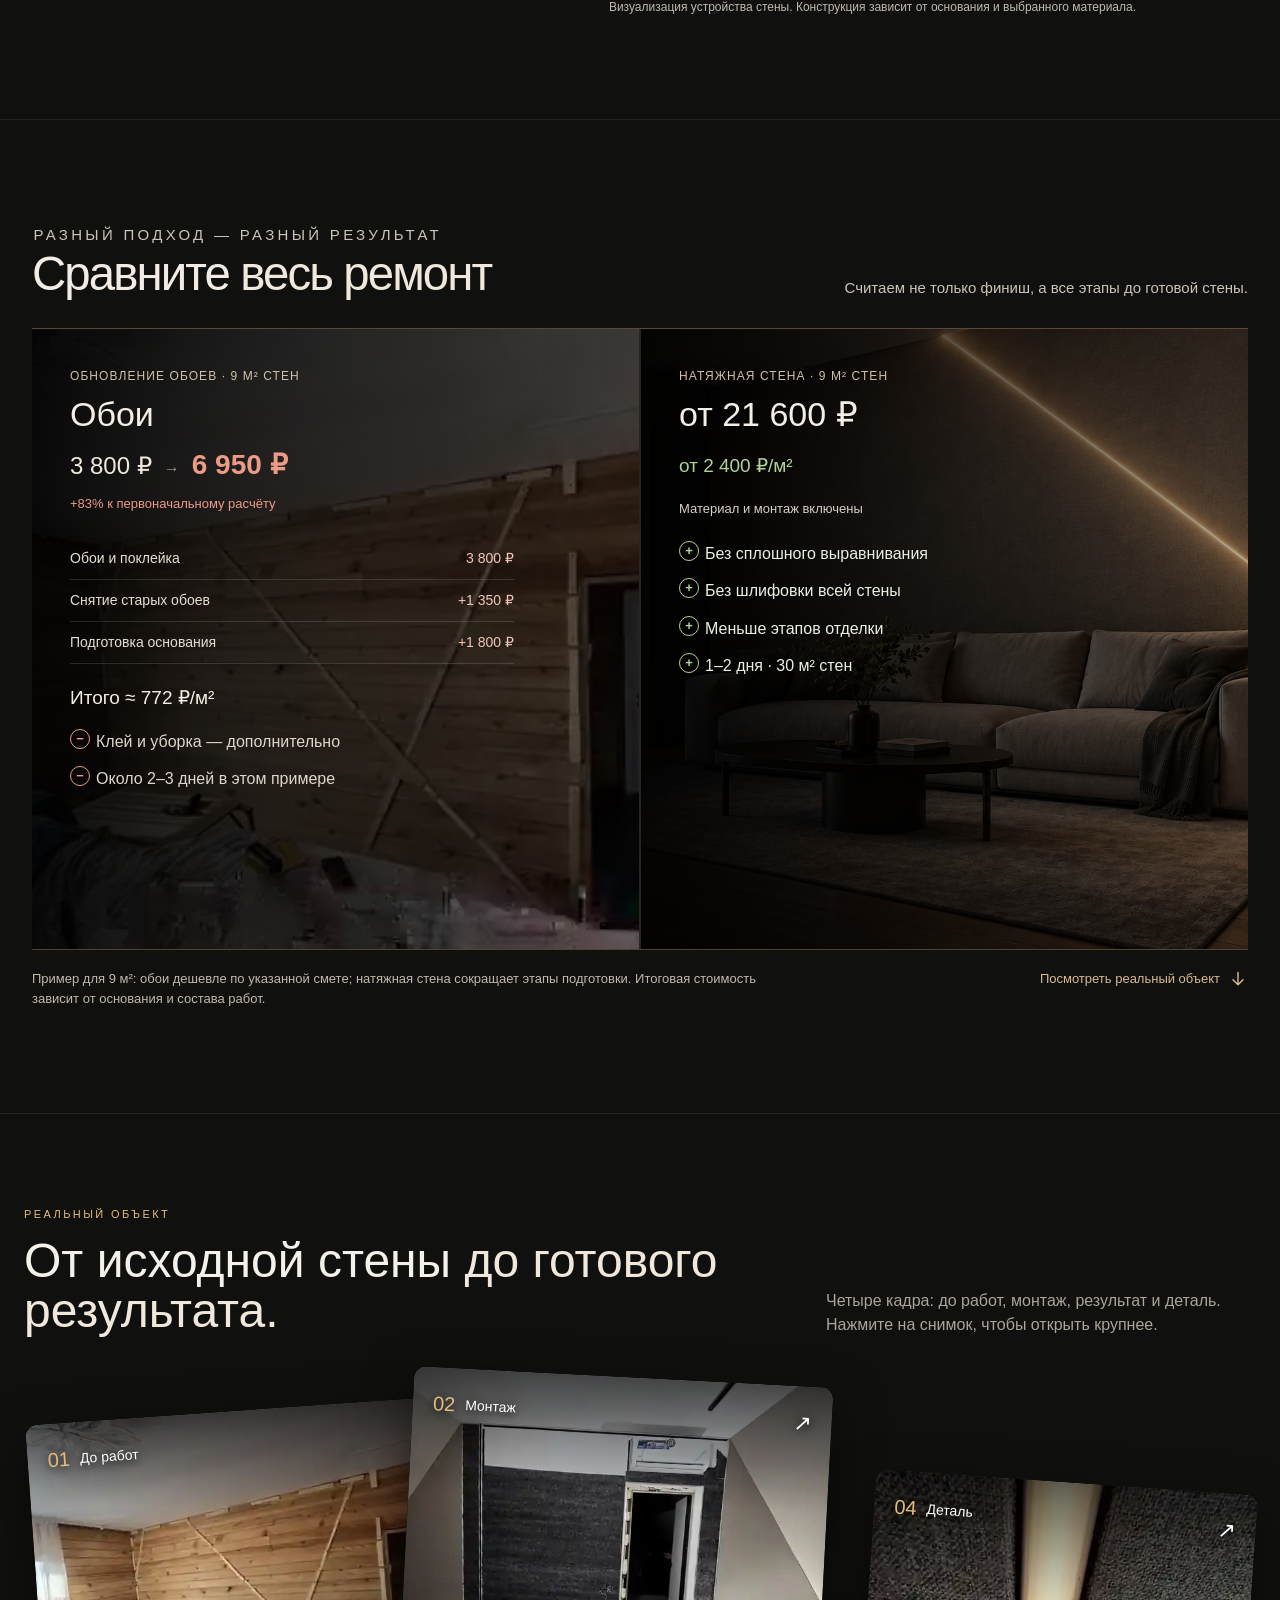
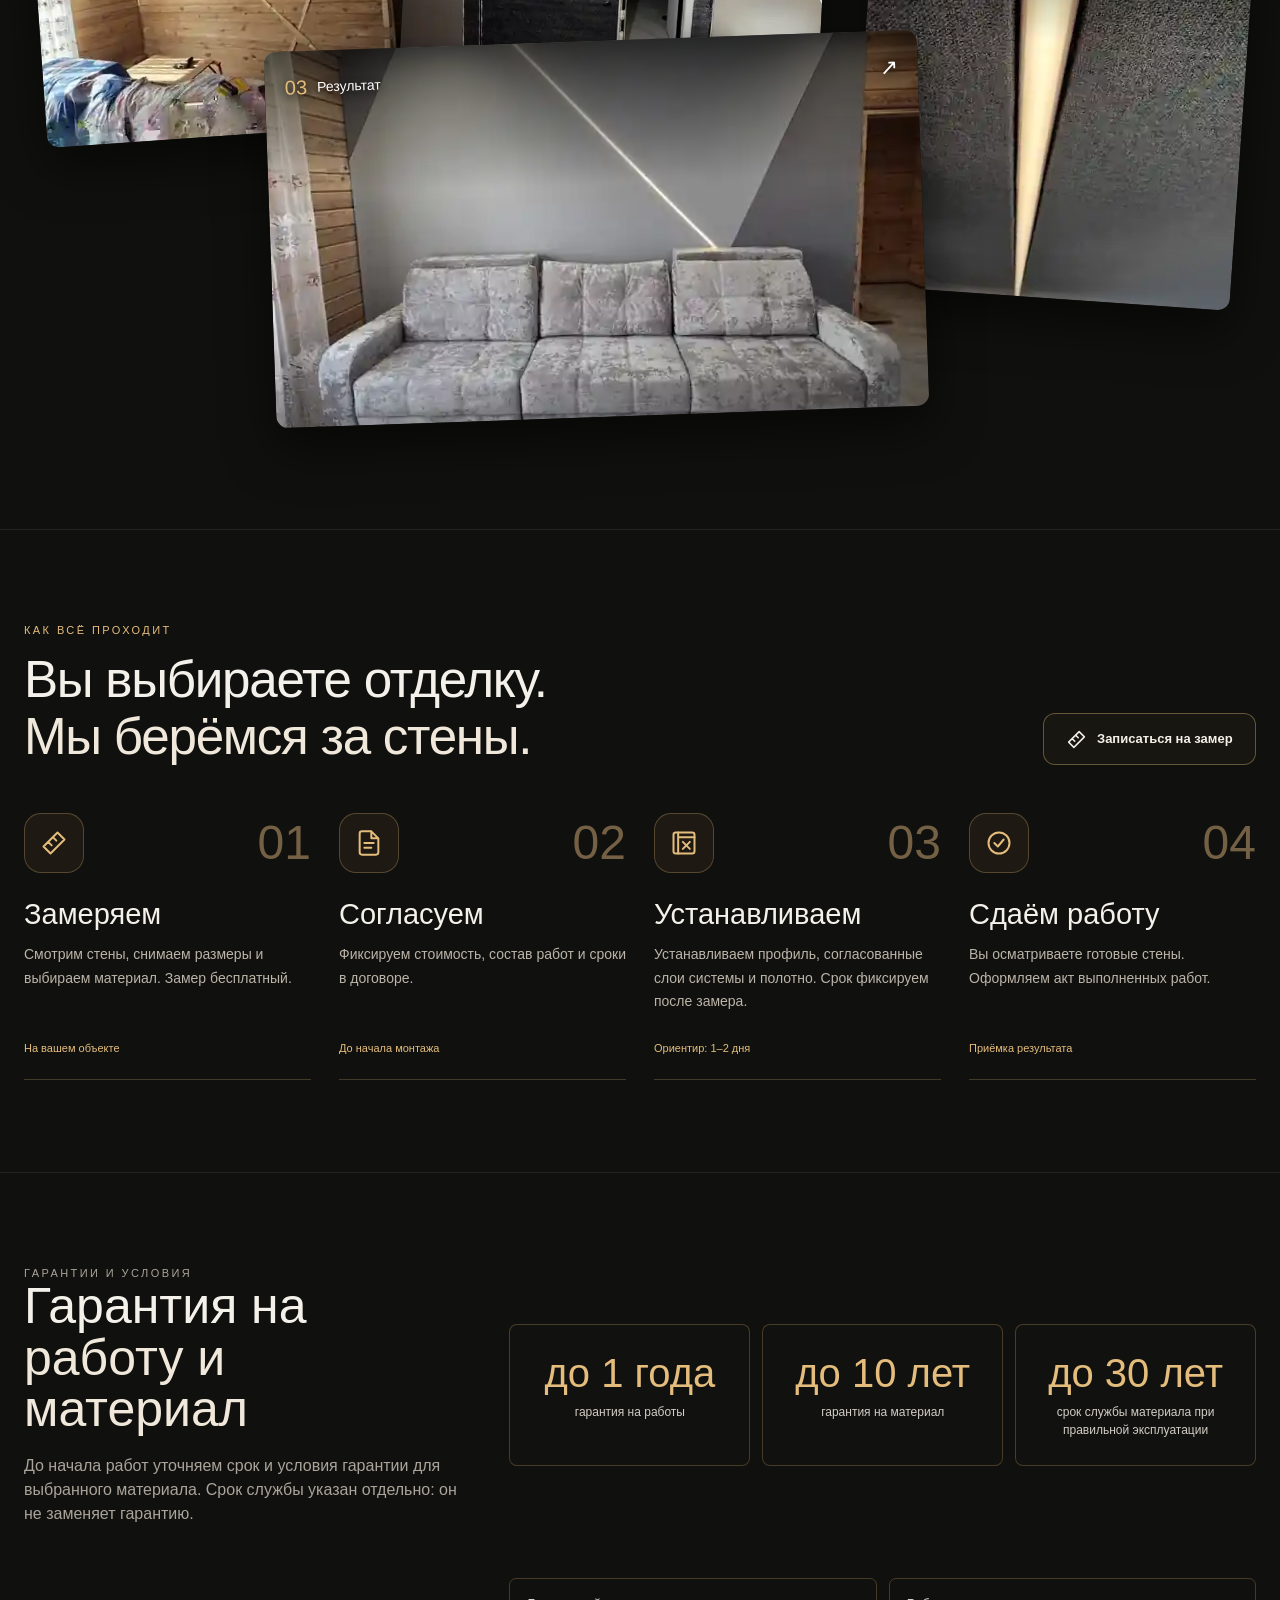
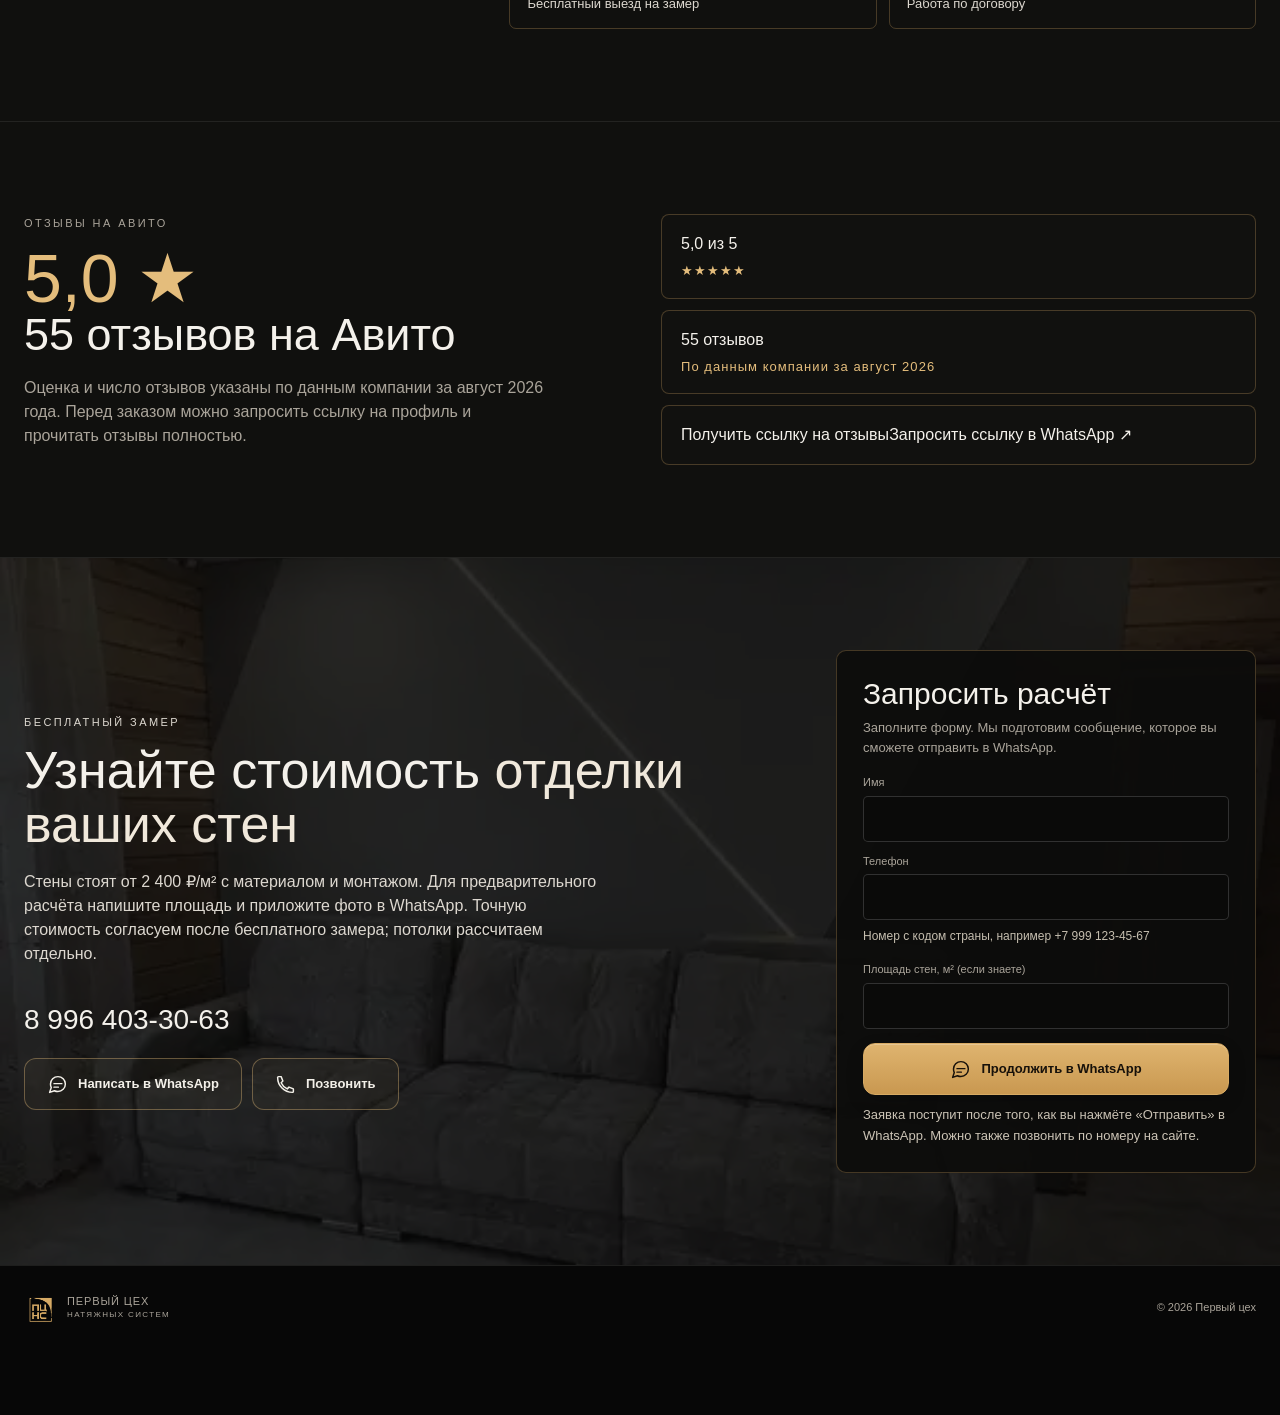
==== commit f2e84cb6: "Restore receipt price design and fix landing visuals and interactions" ====
--- a/index.html
+++ b/index.html
@@ -1,4 +1,4 @@
-<!doctype html><html lang="ru"><head><meta charset="utf-8"><meta name="viewport" content="width=device-width,initial-scale=1,viewport-fit=cover"><title>Первый цех натяжных систем — Стерлитамак</title><meta name="description" content="Натяжные стены от 2 400 ₽/м² с материалом и монтажом в Стерлитамаке и Башкортостане. Также устанавливаем натяжные потолки. Бесплатный замер и расчёт."><meta name="theme-color" content="#090909"><link rel="icon" href="assets/logo.png"><link rel="stylesheet" href="styles.css?v=20260915-1936"><link rel="stylesheet" href="enhancements.css?v=20260915-1936"><link rel="stylesheet" href="comparison.css?v=20260915-1936"><link rel="stylesheet" href="story.css?v=20260915-1936"><link rel="stylesheet" href="attention.css?v=20260915-1936"><link rel="stylesheet" href="ui-refresh.css?v=20260916-bridge"><link rel="stylesheet" href="fullscreen.css?v=20260916-1"><link rel="stylesheet" href="revision-20260921.css?v=20260921-6"><style id="review-fixes-20260921">
+<!doctype html><html lang="ru"><head><meta charset="utf-8"><meta name="viewport" content="width=device-width,initial-scale=1,viewport-fit=cover"><title>Натяжные стены от 2 400 ₽/м² — Первый цех</title><meta name="description" content="Натяжные стены от 2 400 ₽/м² с материалом и монтажом. Также устанавливаем натяжные потолки. Бесплатный замер и расчёт."><meta name="theme-color" content="#090909"><link rel="icon" href="assets/logo.png"><link rel="stylesheet" href="styles.css?v=20260915-1936"><link rel="stylesheet" href="enhancements.css?v=20260915-1936"><link rel="stylesheet" href="comparison.css?v=20260915-1936"><link rel="stylesheet" href="story.css?v=20260915-1936"><link rel="stylesheet" href="attention.css?v=20260915-1936"><link rel="stylesheet" href="ui-refresh.css?v=20260916-bridge"><link rel="stylesheet" href="fullscreen.css?v=20260916-1"><link rel="stylesheet" href="revision-20260921.css?v=20260921-6"><style id="review-fixes-20260921">
 .mount-detail{margin:0;min-width:0;padding:20px;background:rgba(9,8,7,.88);border-radius:16px}
 .mount-detail svg{display:block;width:100%;height:auto}
 .mount-detail figcaption{padding:0 10px 12px;color:#e2d9cb;font-size:15px;line-height:1.6}
@@ -15,11 +15,11 @@
 .finish-compare .finish-row-head>div{font-size:14px}
 @media(max-width:840px){.finish-visuals{gap:16px}.finish-visuals figure{min-height:360px}.finish-visuals figcaption{padding:22px}.finish-compare .finish-card dd{font-size:15px}.finish-compare .finish-card dt{font-size:11px}}
 @media(max-width:600px){.finish-visuals{grid-template-columns:1fr}.finish-visuals figure{min-height:340px}.mount-detail{padding:10px}.mount-detail figcaption{font-size:14px}.wall-device-grid{min-width:0}}
-</style><link rel="stylesheet" href="revision-20260922.css?v=20260923-2"></head><body>
+</style><link rel="stylesheet" href="revision-20260922.css?v=20260923-2"><link rel="stylesheet" href="sections-v2.css?v=20260923"><link rel="stylesheet" href="audit-20260923.css?v=2"></head><body>
 <header class="header"><div class="wrap header-in"><a class="brand" href="#top"><img src="assets/logo.png" alt="Логотип Первый цех"><span class="brand-text"><strong>Первый цех</strong><span>натяжных систем</span></span></a><nav class="nav"><a href="#walls">Стены</a><a href="#compare">Почему натяжные</a><a href="#case">Проект</a><a href="#process">Как работаем</a><a href="#guarantee">Гарантия</a><a href="#reviews">Отзывы</a></nav><div class="header-actions"><a class="phone" href="tel:+79964033063">8 996 403-30-63</a><a class="btn btn-primary attention-cue" href="#measure"><svg class="btn-icon" width="22" height="22" viewBox="0 0 24 24" fill="none" stroke="currentColor" stroke-width="1.7" stroke-linecap="round" stroke-linejoin="round" aria-hidden="true" focusable="false"><path d="m3 15 12-12 6 6L9 21l-6-6Z M7 11l3 3m1-7 3 3m1-7 3 3"/></svg><span class="btn-label">Заказать замер</span></a></div><button class="menu-btn" id="menuBtn" aria-expanded="false" aria-controls="mobilePanel" aria-label="Меню"><span></span></button></div></header>
-<div class="mobile-panel" id="mobilePanel" aria-hidden="true"><nav><a href="#walls">Стены</a><a href="#compare">Почему натяжные</a><a href="#case">Проект</a><a href="#process">Как работаем</a><a href="#guarantee">Гарантия</a><a href="#reviews">Отзывы</a></nav><div class="mobile-contact"><a class="btn btn-primary attention-cue" href="#measure"><svg class="btn-icon" width="22" height="22" viewBox="0 0 24 24" fill="none" stroke="currentColor" stroke-width="1.7" stroke-linecap="round" stroke-linejoin="round" aria-hidden="true" focusable="false"><path d="m3 15 12-12 6 6L9 21l-6-6Z M7 11l3 3m1-7 3 3m1-7 3 3"/></svg><span class="btn-label">Заказать замер</span></a><a class="btn ghost" href="tel:+79964033063"><svg class="btn-icon" width="22" height="22" viewBox="0 0 24 24" fill="none" stroke="currentColor" stroke-width="1.7" stroke-linecap="round" stroke-linejoin="round" aria-hidden="true" focusable="false"><path d="M7 3H4a1 1 0 0 0-1 1c0 9.4 7.6 17 17 17a1 1 0 0 0 1-1v-3l-5-2-2 2a14 14 0 0 1-7-7l2-2-2-5Z"/></svg><span class="btn-label">Позвонить · 8 996 403-30-63</span></a></div></div>
-<main id="top"><section class="hero hero-full hero-receipt-layout"><img class="full-section-image hero-full-image" src="assets/hero-interior-v2.webp?v=20260923-1" alt="" fetchpriority="high" decoding="async"><div class="wrap hero-receipt-grid"><div class="hero-receipt-copy"><h1 class="display">Натяжные стены —<br>быстро и без<br>строительной грязи</h1><p class="hero-receipt-lead">От голых стен к финальному результату.</p><div class="hero-receipt-facts"><div class="hero-time"><strong>1–2 дня</strong><span>30 м² <small>стен</small></span></div><div class="hero-trust-line"><span>Бесплатный выезд и замер</span><span>Договор</span><span>Гарантия</span></div></div><a class="hero-down-link" href="#walls"><span>Что скрыто за ровной стеной</span><svg class="down-icon" width="20" height="20" viewBox="0 0 24 24" fill="none" stroke="currentColor" stroke-width="1.7" stroke-linecap="round" stroke-linejoin="round" aria-hidden="true"><path d="M12 4v15m-6-6 6 6 6-6"/></svg></a></div><aside class="receipt-card" aria-label="Стоимость и преимущества натяжных стен"><div class="receipt-kicker">Натяжные стены</div><div class="receipt-price"><small>от</small><strong>2 400</strong><span>₽/м²</span></div><div class="receipt-includes">Материал и монтаж включены</div><div class="receipt-rule" aria-hidden="true"></div><div class="receipt-benefits"><div><svg class="receipt-mark receipt-mark-no" viewBox="0 0 40 40" aria-hidden="true"><path d="M9 9c6 7 13 14 22 22M31 8C24 15 17 23 8 32"/></svg><b>Не рвётся от касаний.</b></div><div><svg class="receipt-mark receipt-mark-yes" viewBox="0 0 40 40" aria-hidden="true"><path d="M7 22c4 3 7 7 10 10C22 23 27 15 34 8"/></svg><b>Можно мыть.</b></div><div><svg class="receipt-mark receipt-mark-yes" viewBox="0 0 40 40" aria-hidden="true"><path d="M7 22c4 3 7 7 10 10C22 23 27 15 34 8"/></svg><b>Подходит для влажных помещений.</b></div><div><svg class="receipt-mark receipt-mark-no" viewBox="0 0 40 40" aria-hidden="true"><path d="M9 9c6 7 13 14 22 22M31 8C24 15 17 23 8 32"/></svg><b>Нет неприятного запаха.</b></div></div><div class="receipt-rule receipt-rule-bottom" aria-hidden="true"></div><a class="receipt-cta attention-cue" href="#measure">Получить расчёт</a></aside></div></section><section class="section wall-system-v2" id="walls"><div class="wrap wall-system-grid"><div class="wall-system-copy"><p class="eyebrow">Продуманная система</p><h2>Что скрыто<br><span class="gold">за ровной стеной</span></h2><p>По периметру устанавливается профиль, на основание — мембрана, затем натягивается текстильное полотно. Старая стена остаётся за новой ровной поверхностью.</p><a class="wall-scroll-link" href="#compare"><span>А разница?</span><svg class="down-icon" width="20" height="20" viewBox="0 0 24 24" fill="none" stroke="currentColor" stroke-width="1.7" stroke-linecap="round" stroke-linejoin="round" aria-hidden="true"><path d="M12 4v15m-6-6 6 6 6-6"/></svg></a></div><figure class="system-visual system-visual-cutaway" aria-label="Схема устройства натяжной стены"><img src="assets/hero-interior-v2.webp?v=20260923-2" alt="Готовая ровная стена в современном интерьере" loading="lazy" decoding="async"><div class="cutaway-model" aria-hidden="true"><span class="cutaway-base"></span><span class="cutaway-membrane"></span><span class="cutaway-fabric"></span><span class="cutaway-profile"></span></div><div class="layer-label layer-profile"><i></i><span>Профиль</span></div><div class="layer-label layer-membrane"><i></i><span>Мембрана</span></div><div class="layer-label layer-fabric"><i></i><span>Полотно</span></div></figure></div></section><section class="section repair-compare-v2" id="compare"><div class="wrap"><div class="repair-compare-head"><div><p class="eyebrow">Разный подход — разный результат</p><h2>Сравните <span class="gold">весь ремонт</span></h2></div><p>Считаем не только финиш, а все этапы до готовой стены.</p></div><div class="repair-compare-grid"><article class="repair-option repair-old"><img src="assets/before.webp?v=20260923-1" alt="Комната во время демонтажа старой отделки" loading="lazy" decoding="async"><div class="repair-overlay"></div><div class="repair-option-copy"><small>Обычная отделка · пример Наиля, 9 м²</small><h3>Обои</h3><div class="repair-price repair-price-old"><span>3 800 ₽</span><em>→</em><strong>6 950 ₽</strong></div><p class="repair-delta">+83% к первоначальному расчёту</p><ul><li>Снятие старых обоев</li><li>Подготовка основания</li><li>Клей, мусор и уборка</li><li>Около 2–3 дней в этом примере</li></ul></div></article><article class="repair-option repair-new"><img src="assets/hero-interior-v2.webp?v=20260923-2" alt="Готовая современная комната с ровной текстильной стеной" loading="lazy" decoding="async"><div class="repair-overlay"></div><div class="repair-option-copy"><small>Натяжная стена</small><h3>от 2 400 ₽/м²</h3><p class="repair-included">Материал и монтаж включены</p><ul><li>Без сплошного выравнивания</li><li>Без шлифовки всей стены</li><li>Меньше этапов отделки</li><li>1–2 дня · 30 м² стен</li></ul></div></article></div><div class="repair-note"><span>Цифры по обоям — конкретный расчёт Наиля, а не средняя рыночная цена.</span><a href="#case">Посмотреть реальный объект <svg class="down-icon" width="20" height="20" viewBox="0 0 24 24" fill="none" stroke="currentColor" stroke-width="1.7" stroke-linecap="round" stroke-linejoin="round" aria-hidden="true"><path d="M12 4v15m-6-6 6 6 6-6"/></svg></a></div></div></section><section class="section project-section" id="case"><div class="wrap"><div class="section-head project-head"><div><p class="eyebrow">Реальный объект</p><h2>От исходной стены <span class="gold">до готового результата.</span></h2></div><p>Четыре кадра: до работ, монтаж, результат и деталь. Нажмите на снимок, чтобы открыть крупнее.</p></div><div class="project-collage" aria-label="Четыре фотографии отделки стены"><button class="collage-shot collage-before" type="button" data-photo-src="assets/before.webp" data-photo-caption="Исходная деревянная стена" aria-label="Открыть фото: Исходная деревянная стена"><img src="assets/before.webp" alt="Исходная деревянная стена" loading="lazy" decoding="async"><span class="collage-label"><small>01</small><strong>До работ</strong><span aria-hidden="true">↗</span></span></button><button class="collage-shot collage-process" type="button" data-photo-src="assets/wall-textile-v2.webp" data-photo-caption="Подготовка и монтаж полотна" aria-label="Открыть фото: Подготовка и монтаж полотна"><img src="assets/wall-textile-v2.webp" alt="Подготовка и монтаж полотна" loading="lazy" decoding="async"><span class="collage-label"><small>02</small><strong>Монтаж</strong><span aria-hidden="true">↗</span></span></button><button class="collage-shot collage-after" type="button" data-photo-src="assets/hero-interior-v2.webp" data-photo-caption="Готовая стена со световой линией" aria-label="Открыть фото: Готовая стена со световой линией"><img src="assets/hero-interior-v2.webp" alt="Готовая стена со световой линией" loading="lazy" decoding="async"><span class="collage-label"><small>03</small><strong>Результат</strong><span aria-hidden="true">↗</span></span></button><button class="collage-shot collage-detail" type="button" data-photo-src="assets/wall-touch.webp" data-photo-caption="Фактура полотна и световая линия" aria-label="Открыть фото: Фактура полотна и световая линия"><img src="assets/wall-touch.webp" alt="Фактура полотна и световая линия" loading="lazy" decoding="async"><span class="collage-label"><small>04</small><strong>Деталь</strong><span aria-hidden="true">↗</span></span></button></div></div></section><section class="section process-refresh" id="process"><div class="wrap"><div class="process-heading"><div><p class="eyebrow">Как всё проходит</p><h2>Вы выбираете отделку.<br><span class="gold">Мы берёмся за стены.</span></h2></div><a class="btn ghost" href="#measure"><svg class="btn-icon" width="22" height="22" viewBox="0 0 24 24" fill="none" stroke="currentColor" stroke-width="1.7" stroke-linecap="round" stroke-linejoin="round" aria-hidden="true" focusable="false"><path d="m3 15 12-12 6 6L9 21l-6-6Z M7 11l3 3m1-7 3 3m1-7 3 3"/></svg><span class="btn-label">Записаться на замер</span></a></div><ol class="order-steps"><li class="order-step"><div class="order-step-top"><span class="order-icon"><svg class="step-svg" width="22" height="22" viewBox="0 0 24 24" fill="none" stroke="currentColor" stroke-width="1.7" stroke-linecap="round" stroke-linejoin="round" aria-hidden="true" focusable="false"><path d="m3 15 12-12 6 6L9 21l-6-6Z M7 11l3 3m1-7 3 3m1-7 3 3"/></svg></span><span class="order-number">01</span></div><h3>Замеряем</h3><p>Смотрим стены, снимаем размеры и выбираем материал. Замер бесплатный.</p><small>На вашем объекте</small></li><li class="order-step"><div class="order-step-top"><span class="order-icon"><svg class="step-svg" width="22" height="22" viewBox="0 0 24 24" fill="none" stroke="currentColor" stroke-width="1.7" stroke-linecap="round" stroke-linejoin="round" aria-hidden="true" focusable="false"><path d="M14 2H6a2 2 0 0 0-2 2v16a2 2 0 0 0 2 2h12a2 2 0 0 0 2-2V8l-6-6Z M14 2v6h6M8 12h8m-8 4h6"/></svg></span><span class="order-number">02</span></div><h3>Согласуем</h3><p>Фиксируем стоимость, состав работ и сроки в договоре.</p><small>До начала монтажа</small></li><li class="order-step"><div class="order-step-top"><span class="order-icon"><svg class="step-svg" width="22" height="22" viewBox="0 0 24 24" fill="none" stroke="currentColor" stroke-width="1.7" stroke-linecap="round" stroke-linejoin="round" aria-hidden="true" focusable="false"><rect x="3" y="3" width="18" height="18" rx="2"/><path d="M7 3v18M7 7h14m-10 4 6 6m0-6-6 6"/></svg></span><span class="order-number">03</span></div><h3>Устанавливаем</h3><p>Закрепляем профиль и натягиваем полотно. Срок уточняем после замера.</p><small>Ориентир: 1–2 дня</small></li><li class="order-step"><div class="order-step-top"><span class="order-icon"><svg class="step-svg" width="22" height="22" viewBox="0 0 24 24" fill="none" stroke="currentColor" stroke-width="1.7" stroke-linecap="round" stroke-linejoin="round" aria-hidden="true" focusable="false"><circle cx="12" cy="12" r="9"/><path d="m8 12 3 3 5-6"/></svg></span><span class="order-number">04</span></div><h3>Сдаём работу</h3><p>Вы осматриваете готовые стены. Оформляем акт выполненных работ.</p><small>Приёмка результата</small></li></ol></div></section><section class="section guarantee" id="guarantee"><div class="wrap guarantee-grid"><div class="guarantee-copy"><p class="eyebrow">Гарантии и условия</p><h2>Гарантия на <span class="gold">работу и материал</span></h2><p>До начала работ уточняем срок и условия гарантии для выбранного материала. Срок службы указан отдельно: он не заменяет гарантию.</p></div><div class="metrics"><div class="metric"><strong>до 1 года</strong><span>гарантия на работы</span></div><div class="metric"><strong>до 10 лет</strong><span>гарантия на материал</span></div><div class="metric"><strong>до 30 лет</strong><span>срок службы материала при правильной эксплуатации</span></div></div><div class="guarantee-notes"><div class="note">Бесплатный выезд на замер</div><div class="note">Работа по договору</div></div></div></section>
-<section class="section" id="reviews"><div class="wrap reviews-grid"><div class="rating-copy"><p class="eyebrow">Отзывы на Авито</p><h2><span class="rating">5,0 ★</span><br>55 отзывов на Авито</h2><p>Оценка и число отзывов указаны по данным компании за август 2026 года. Перед заказом можно запросить ссылку на профиль и прочитать отзывы полностью.</p></div><div class="review-points"><div class="review-point"><b>5,0 из 5</b><span>★★★★★</span></div><div class="review-point"><b>55 отзывов</b><span>По данным компании за август 2026</span></div><div class="review-point"><b>Посмотреть профиль</b><a href="https://wa.me/79964033063?text=%D0%97%D0%B4%D1%80%D0%B0%D0%B2%D1%81%D1%82%D0%B2%D1%83%D0%B9%D1%82%D0%B5!%20%D0%9F%D1%80%D0%B8%D1%88%D0%BB%D0%B8%D1%82%D0%B5%2C%20%D0%BF%D0%BE%D0%B6%D0%B0%D0%BB%D1%83%D0%B9%D1%81%D1%82%D0%B0%2C%20%D1%81%D1%81%D1%8B%D0%BB%D0%BA%D1%83%20%D0%BD%D0%B0%20%D0%B2%D0%B0%D1%88%20%D0%BF%D1%80%D0%BE%D1%84%D0%B8%D0%BB%D1%8C%20%D0%90%D0%B2%D0%B8%D1%82%D0%BE%20%D1%81%20%D0%BE%D1%82%D0%B7%D1%8B%D0%B2%D0%B0%D0%BC%D0%B8." target="_blank" rel="noopener">Запросить ссылку в WhatsApp ↗</a></div></div></div></section>
-<section class="section cta" id="measure"><div class="cta-bg"><img src="assets/hero.webp" alt=""></div><div class="wrap cta-in"><div class="cta-copy"><p class="eyebrow">Бесплатный замер</p><h2>Узнайте стоимость <span class="gold">отделки ваших стен</span></h2><p>Стены стоят от 2 400 ₽/м² с материалом и монтажом. Для предварительного расчёта напишите площадь и приложите фото в WhatsApp. Точную стоимость согласуем после бесплатного замера; потолки рассчитаем отдельно.</p><a class="cta-phone" href="tel:+79964033063">8 996 403-30-63</a><div class="contact-actions"><a class="btn ghost" href="https://wa.me/79964033063" target="_blank" rel="noopener"><svg class="btn-icon" width="22" height="22" viewBox="0 0 24 24" fill="none" stroke="currentColor" stroke-width="1.7" stroke-linecap="round" stroke-linejoin="round" aria-hidden="true" focusable="false"><path d="M21 11.5a8.5 8.5 0 0 1-8.5 8.5 9 9 0 0 1-4-.9L3 21l1.9-5.5a9 9 0 0 1-.9-4A8.5 8.5 0 0 1 12.5 3 8.5 8.5 0 0 1 21 11.5Z"/><path d="M8 11h9m-9 4h5"/></svg><span class="btn-label">Написать в WhatsApp</span></a><a class="btn ghost" href="tel:+79964033063"><svg class="btn-icon" width="22" height="22" viewBox="0 0 24 24" fill="none" stroke="currentColor" stroke-width="1.7" stroke-linecap="round" stroke-linejoin="round" aria-hidden="true" focusable="false"><path d="M7 3H4a1 1 0 0 0-1 1c0 9.4 7.6 17 17 17a1 1 0 0 0 1-1v-3l-5-2-2 2a14 14 0 0 1-7-7l2-2-2-5Z"/></svg><span class="btn-label">Позвонить</span></a></div></div><form class="form" id="leadForm"><h3>Запросить расчёт</h3><p>Заполните форму. Мы подготовим сообщение, которое вы сможете отправить в WhatsApp.</p><div class="field"><label for="name">Имя</label><input id="name" name="name" autocomplete="name" required></div><div class="field"><label for="phone">Телефон</label><input id="phone" name="phone" type="tel" autocomplete="tel" inputmode="tel" required></div><div class="field"><label for="area">Площадь стен, м² (если знаете)</label><input id="area" name="area" inputmode="decimal"></div><button class="btn btn-primary attention-cue" type="submit"><svg class="btn-icon" width="22" height="22" viewBox="0 0 24 24" fill="none" stroke="currentColor" stroke-width="1.7" stroke-linecap="round" stroke-linejoin="round" aria-hidden="true" focusable="false"><path d="M21 11.5a8.5 8.5 0 0 1-8.5 8.5 9 9 0 0 1-4-.9L3 21l1.9-5.5a9 9 0 0 1-.9-4A8.5 8.5 0 0 1 12.5 3 8.5 8.5 0 0 1 21 11.5Z"/><path d="M8 11h9m-9 4h5"/></svg><span class="btn-label">Продолжить в WhatsApp</span></button><div class="form-note">Заявка поступит после того, как вы нажмёте «Отправить» в WhatsApp. Можно также позвонить по номеру на сайте.</div></form></div></section></main>
-<div class="project-lightbox" id="projectLightbox" aria-hidden="true" role="dialog" aria-modal="true" aria-label="Фотография проекта"><button class="lightbox-close" id="lightboxClose" type="button" aria-label="Закрыть">×</button><figure><img id="lightboxImage" src="" alt=""><figcaption id="lightboxCaption"></figcaption></figure></div><footer class="footer"><div class="wrap footer-in"><a class="brand" href="#top"><img src="assets/logo.png" alt=""><span class="brand-text"><strong>Первый цех</strong><span>натяжных систем</span></span></a><div>Стерлитамак и Башкортостан<br><small>с. Новая Отрадовка</small></div><div>© <span id="year"></span> Первый цех</div></div></footer><div class="mobile-cta"><a class="btn ghost" href="tel:+79964033063"><svg class="btn-icon" width="22" height="22" viewBox="0 0 24 24" fill="none" stroke="currentColor" stroke-width="1.7" stroke-linecap="round" stroke-linejoin="round" aria-hidden="true" focusable="false"><path d="M7 3H4a1 1 0 0 0-1 1c0 9.4 7.6 17 17 17a1 1 0 0 0 1-1v-3l-5-2-2 2a14 14 0 0 1-7-7l2-2-2-5Z"/></svg><span class="btn-label">Позвонить</span></a><a class="btn btn-primary attention-cue" href="#measure"><svg class="btn-icon" width="22" height="22" viewBox="0 0 24 24" fill="none" stroke="currentColor" stroke-width="1.7" stroke-linecap="round" stroke-linejoin="round" aria-hidden="true" focusable="false"><rect x="5" y="2" width="14" height="20" rx="3"/><path d="M8 6h8M8 11h1m6 0h1m-8 4h1m6 0h1m-8 4h1m6 0h1"/></svg><span class="btn-label">Рассчитать</span></a></div>
-<script src="script.js?v=20260915-pulse" defer></script></body></html>+<div class="mobile-panel" id="mobilePanel" aria-hidden="true" inert><nav><a href="#walls">Стены</a><a href="#compare">Почему натяжные</a><a href="#case">Проект</a><a href="#process">Как работаем</a><a href="#guarantee">Гарантия</a><a href="#reviews">Отзывы</a></nav><div class="mobile-contact"><a class="btn btn-primary attention-cue" href="#measure"><svg class="btn-icon" width="22" height="22" viewBox="0 0 24 24" fill="none" stroke="currentColor" stroke-width="1.7" stroke-linecap="round" stroke-linejoin="round" aria-hidden="true" focusable="false"><path d="m3 15 12-12 6 6L9 21l-6-6Z M7 11l3 3m1-7 3 3m1-7 3 3"/></svg><span class="btn-label">Заказать замер</span></a><a class="btn ghost" href="tel:+79964033063"><svg class="btn-icon" width="22" height="22" viewBox="0 0 24 24" fill="none" stroke="currentColor" stroke-width="1.7" stroke-linecap="round" stroke-linejoin="round" aria-hidden="true" focusable="false"><path d="M7 3H4a1 1 0 0 0-1 1c0 9.4 7.6 17 17 17a1 1 0 0 0 1-1v-3l-5-2-2 2a14 14 0 0 1-7-7l2-2-2-5Z"/></svg><span class="btn-label">Позвонить · 8 996 403-30-63</span></a></div></div>
+<main id="top"><section class="hero hero-full hero-receipt-layout"><img class="full-section-image hero-full-image" src="assets/hero-interior-v2.webp?v=20260923-1" alt="" fetchpriority="high" decoding="async"><div class="wrap hero-receipt-grid"><div class="hero-receipt-copy"><h1 class="display">Натяжные стены — быстро и без строительной грязи</h1><p class="hero-receipt-lead">От голых стен к финальному результату.</p><div class="hero-receipt-facts"><div class="hero-time"><strong>1–2 дня</strong><span>на 30 м² стен<small>Ориентир монтажа</small></span></div><div class="hero-trust-line"><span>Бесплатный выезд и замер</span><span>Договор</span><span>Гарантия</span></div></div><a class="hero-down-link" href="#walls"><span>Что скрыто за ровной стеной</span><svg class="down-icon" width="20" height="20" viewBox="0 0 24 24" fill="none" stroke="currentColor" stroke-width="1.7" stroke-linecap="round" stroke-linejoin="round" aria-hidden="true"><path d="M12 4v15m-6-6 6 6 6-6"/></svg></a></div><aside class="receipt-card" aria-label="Стоимость и преимущества натяжных стен"><div class="receipt-kicker">Натяжные стены</div><div class="receipt-price"><small>от</small><strong>2 400</strong><span>₽/м²</span></div><div class="receipt-includes">Материал и монтаж включены</div><div class="receipt-rule" aria-hidden="true"></div><div class="receipt-benefits"><div><svg class="receipt-mark receipt-mark-no" viewBox="0 0 40 40" aria-hidden="true"><path d="M9 9c6 7 13 14 22 22M31 8C24 15 17 23 8 32"/></svg><b>Не рвётся от касаний.</b></div><div><svg class="receipt-mark receipt-mark-yes" viewBox="0 0 40 40" aria-hidden="true"><path d="M7 22c4 3 7 7 10 10C22 23 27 15 34 8"/></svg><b>Можно мыть.</b></div><div><svg class="receipt-mark receipt-mark-yes" viewBox="0 0 40 40" aria-hidden="true"><path d="M7 22c4 3 7 7 10 10C22 23 27 15 34 8"/></svg><b>Подходит для влажных помещений.</b></div><div><svg class="receipt-mark receipt-mark-no" viewBox="0 0 40 40" aria-hidden="true"><path d="M9 9c6 7 13 14 22 22M31 8C24 15 17 23 8 32"/></svg><b>Нет неприятного запаха.</b></div></div><div class="receipt-rule receipt-rule-bottom" aria-hidden="true"></div><a class="receipt-cta attention-cue" href="#measure">Рассчитать стоимость</a></aside></div></section><section class="section wall-system-v2" id="walls"><div class="wrap wall-system-grid"><div class="wall-system-copy"><p class="eyebrow">Продуманная система</p><h2>Что скрыто<br><span class="gold">за ровной стеной</span></h2><p>Закрепляем профиль по периметру, наклеиваем звукопоглощающую мембрану на основание и натягиваем текстильное полотно. Основание остаётся за новой поверхностью. Состав системы согласуем на замере.</p><ol class="system-steps"><li><span>01</span><div><b>Профиль</b><p>Закрепляем по периметру стены.</p></div></li><li><span>02</span><div><b>Звукопоглощающая мембрана</b><p>Наклеиваем на подготовленное основание.</p></div></li><li><span>03</span><div><b>Полотно</b><p>Натягиваем и закрепляем в профиле.</p></div></li></ol><a class="wall-scroll-link" href="#compare"><span>А разница?</span><svg class="down-icon" width="20" height="20" viewBox="0 0 24 24" fill="none" stroke="currentColor" stroke-width="1.7" stroke-linecap="round" stroke-linejoin="round" aria-hidden="true"><path d="M12 4v15m-6-6 6 6 6-6"/></svg></a></div><figure class="system-render" aria-label="Визуализация устройства натяжной стены"><div class="system-crop"><img src="assets/system-render-reference.png" width="1672" height="941" alt="Разрез стены: профиль, звукопоглощающая мембрана и наружное полотно" loading="lazy" decoding="async"></div><figcaption>Визуализация устройства стены. Конструкция зависит от основания и выбранного материала.</figcaption></figure></div></section><section class="section repair-compare-v2" id="compare"><div class="wrap"><div class="repair-compare-head"><div><p class="eyebrow">Разный подход — разный результат</p><h2>Сравните <span class="gold">весь ремонт</span></h2></div><p>Считаем не только финиш, а все этапы до готовой стены.</p></div><div class="repair-compare-grid"><article class="repair-option repair-old"><img src="assets/before.webp?v=20260923-1" alt="Деревянное основание до отделки" loading="lazy" decoding="async"><div class="repair-overlay"></div><div class="repair-option-copy"><small>Обновление обоев · 9 м² стен</small><h3>Обои</h3><div class="repair-price repair-price-old"><span>3 800 ₽</span><em>→</em><strong>6 950 ₽</strong></div><p class="repair-delta">+83% к первоначальному расчёту</p><dl class="cost-breakdown"><div><dt>Обои и поклейка</dt><dd>3 800 ₽</dd></div><div><dt>Снятие старых обоев</dt><dd>+1 350 ₽</dd></div><div><dt>Подготовка основания</dt><dd>+1 800 ₽</dd></div></dl><p class="unit-price">Итого ≈ 772 ₽/м²</p><ul><li>Клей и уборка — дополнительно</li><li>Около 2–3 дней в этом примере</li></ul></div></article><article class="repair-option repair-new"><img src="assets/hero-interior-v2.webp?v=20260923-2" alt="Готовая современная комната с ровной текстильной стеной" loading="lazy" decoding="async"><div class="repair-overlay"></div><div class="repair-option-copy"><small>Натяжная стена · 9 м² стен</small><h3>от 21 600 ₽</h3><p class="unit-price">от 2 400 ₽/м²</p><p class="repair-included">Материал и монтаж включены</p><ul><li>Без сплошного выравнивания</li><li>Без шлифовки всей стены</li><li>Меньше этапов отделки</li><li>1–2 дня · 30 м² стен</li></ul></div></article></div><div class="repair-note"><span>Пример для 9 м²: обои дешевле по указанной смете; натяжная стена сокращает этапы подготовки. Итоговая стоимость зависит от основания и состава работ.</span><a href="#case">Посмотреть реальный объект <svg class="down-icon" width="20" height="20" viewBox="0 0 24 24" fill="none" stroke="currentColor" stroke-width="1.7" stroke-linecap="round" stroke-linejoin="round" aria-hidden="true"><path d="M12 4v15m-6-6 6 6 6-6"/></svg></a></div></div></section><section class="section project-section" id="case"><div class="wrap"><div class="section-head project-head"><div><p class="eyebrow">Реальный объект</p><h2>От исходной стены <span class="gold">до готового результата.</span></h2></div><p>Четыре кадра: до работ, монтаж, результат и деталь. Нажмите на снимок, чтобы открыть крупнее.</p></div><div class="project-collage" aria-label="Четыре фотографии отделки стены"><button class="collage-shot collage-before" type="button" data-photo-src="assets/before.webp" data-photo-caption="Исходная деревянная стена" aria-label="Открыть фото: Исходная деревянная стена"><img src="assets/before.webp" alt="Исходная деревянная стена" loading="lazy" decoding="async"><span class="collage-label"><small>01</small><strong>До работ</strong><span aria-hidden="true">↗</span></span></button><button class="collage-shot collage-process" type="button" data-photo-src="assets/process.webp" data-photo-caption="Подготовка и монтаж полотна" aria-label="Открыть фото: Подготовка и монтаж полотна"><img src="assets/process.webp" alt="Подготовка и монтаж полотна" loading="lazy" decoding="async"><span class="collage-label"><small>02</small><strong>Монтаж</strong><span aria-hidden="true">↗</span></span></button><button class="collage-shot collage-after" type="button" data-photo-src="assets/after.webp" data-photo-caption="Готовая стена со световой линией" aria-label="Открыть фото: Готовая стена со световой линией"><img src="assets/after.webp" alt="Готовая стена со световой линией" loading="lazy" decoding="async"><span class="collage-label"><small>03</small><strong>Результат</strong><span aria-hidden="true">↗</span></span></button><button class="collage-shot collage-detail" type="button" data-photo-src="assets/detail.webp" data-photo-caption="Фактура полотна и световая линия" aria-label="Открыть фото: Фактура полотна и световая линия"><img src="assets/detail.webp" alt="Фактура полотна и световая линия" loading="lazy" decoding="async"><span class="collage-label"><small>04</small><strong>Деталь</strong><span aria-hidden="true">↗</span></span></button></div></div></section><section class="section process-refresh" id="process"><div class="wrap"><div class="process-heading"><div><p class="eyebrow">Как всё проходит</p><h2>Вы выбираете отделку.<br><span class="gold">Мы берёмся за стены.</span></h2></div><a class="btn ghost" href="#measure"><svg class="btn-icon" width="22" height="22" viewBox="0 0 24 24" fill="none" stroke="currentColor" stroke-width="1.7" stroke-linecap="round" stroke-linejoin="round" aria-hidden="true" focusable="false"><path d="m3 15 12-12 6 6L9 21l-6-6Z M7 11l3 3m1-7 3 3m1-7 3 3"/></svg><span class="btn-label">Записаться на замер</span></a></div><ol class="order-steps"><li class="order-step"><div class="order-step-top"><span class="order-icon"><svg class="step-svg" width="22" height="22" viewBox="0 0 24 24" fill="none" stroke="currentColor" stroke-width="1.7" stroke-linecap="round" stroke-linejoin="round" aria-hidden="true" focusable="false"><path d="m3 15 12-12 6 6L9 21l-6-6Z M7 11l3 3m1-7 3 3m1-7 3 3"/></svg></span><span class="order-number">01</span></div><h3>Замеряем</h3><p>Смотрим стены, снимаем размеры и выбираем материал. Замер бесплатный.</p><small>На вашем объекте</small></li><li class="order-step"><div class="order-step-top"><span class="order-icon"><svg class="step-svg" width="22" height="22" viewBox="0 0 24 24" fill="none" stroke="currentColor" stroke-width="1.7" stroke-linecap="round" stroke-linejoin="round" aria-hidden="true" focusable="false"><path d="M14 2H6a2 2 0 0 0-2 2v16a2 2 0 0 0 2 2h12a2 2 0 0 0 2-2V8l-6-6Z M14 2v6h6M8 12h8m-8 4h6"/></svg></span><span class="order-number">02</span></div><h3>Согласуем</h3><p>Фиксируем стоимость, состав работ и сроки в договоре.</p><small>До начала монтажа</small></li><li class="order-step"><div class="order-step-top"><span class="order-icon"><svg class="step-svg" width="22" height="22" viewBox="0 0 24 24" fill="none" stroke="currentColor" stroke-width="1.7" stroke-linecap="round" stroke-linejoin="round" aria-hidden="true" focusable="false"><rect x="3" y="3" width="18" height="18" rx="2"/><path d="M7 3v18M7 7h14m-10 4 6 6m0-6-6 6"/></svg></span><span class="order-number">03</span></div><h3>Устанавливаем</h3><p>Устанавливаем профиль, согласованные слои системы и полотно. Срок фиксируем после замера.</p><small>Ориентир: 1–2 дня</small></li><li class="order-step"><div class="order-step-top"><span class="order-icon"><svg class="step-svg" width="22" height="22" viewBox="0 0 24 24" fill="none" stroke="currentColor" stroke-width="1.7" stroke-linecap="round" stroke-linejoin="round" aria-hidden="true" focusable="false"><circle cx="12" cy="12" r="9"/><path d="m8 12 3 3 5-6"/></svg></span><span class="order-number">04</span></div><h3>Сдаём работу</h3><p>Вы осматриваете готовые стены. Оформляем акт выполненных работ.</p><small>Приёмка результата</small></li></ol></div></section><section class="section guarantee" id="guarantee"><div class="wrap guarantee-grid"><div class="guarantee-copy"><p class="eyebrow">Гарантии и условия</p><h2>Гарантия на <span class="gold">работу и материал</span></h2><p>До начала работ уточняем срок и условия гарантии для выбранного материала. Срок службы указан отдельно: он не заменяет гарантию.</p></div><div class="metrics"><div class="metric"><strong>до 1 года</strong><span>гарантия на работы</span></div><div class="metric"><strong>до 10 лет</strong><span>гарантия на материал</span></div><div class="metric"><strong>до 30 лет</strong><span>срок службы материала при правильной эксплуатации</span></div></div><div class="guarantee-notes"><div class="note">Бесплатный выезд на замер</div><div class="note">Работа по договору</div></div></div></section>
+<section class="section" id="reviews"><div class="wrap reviews-grid"><div class="rating-copy"><p class="eyebrow">Отзывы на Авито</p><h2><span class="rating">5,0 ★</span><br>55 отзывов на Авито</h2><p>Оценка и число отзывов указаны по данным компании за август 2026 года. Перед заказом можно запросить ссылку на профиль и прочитать отзывы полностью.</p></div><div class="review-points"><div class="review-point"><b>5,0 из 5</b><span>★★★★★</span></div><div class="review-point"><b>55 отзывов</b><span>По данным компании за август 2026</span></div><div class="review-point"><b>Получить ссылку на отзывы</b><a href="https://wa.me/79964033063?text=%D0%97%D0%B4%D1%80%D0%B0%D0%B2%D1%81%D1%82%D0%B2%D1%83%D0%B9%D1%82%D0%B5!%20%D0%9F%D1%80%D0%B8%D1%88%D0%BB%D0%B8%D1%82%D0%B5%2C%20%D0%BF%D0%BE%D0%B6%D0%B0%D0%BB%D1%83%D0%B9%D1%81%D1%82%D0%B0%2C%20%D1%81%D1%81%D1%8B%D0%BB%D0%BA%D1%83%20%D0%BD%D0%B0%20%D0%B2%D0%B0%D1%88%20%D0%BF%D1%80%D0%BE%D1%84%D0%B8%D0%BB%D1%8C%20%D0%90%D0%B2%D0%B8%D1%82%D0%BE%20%D1%81%20%D0%BE%D1%82%D0%B7%D1%8B%D0%B2%D0%B0%D0%BC%D0%B8." target="_blank" rel="noopener">Запросить ссылку в WhatsApp ↗</a></div></div></div></section>
+<section class="section cta" id="measure"><div class="cta-bg"><img src="assets/hero.webp" alt=""></div><div class="wrap cta-in"><div class="cta-copy"><p class="eyebrow">Бесплатный замер</p><h2>Узнайте стоимость <span class="gold">отделки ваших стен</span></h2><p>Стены стоят от 2 400 ₽/м² с материалом и монтажом. Для предварительного расчёта напишите площадь и приложите фото в WhatsApp. Точную стоимость согласуем после бесплатного замера; потолки рассчитаем отдельно.</p><a class="cta-phone" href="tel:+79964033063">8 996 403-30-63</a><div class="contact-actions"><a class="btn ghost" href="https://wa.me/79964033063" target="_blank" rel="noopener"><svg class="btn-icon" width="22" height="22" viewBox="0 0 24 24" fill="none" stroke="currentColor" stroke-width="1.7" stroke-linecap="round" stroke-linejoin="round" aria-hidden="true" focusable="false"><path d="M21 11.5a8.5 8.5 0 0 1-8.5 8.5 9 9 0 0 1-4-.9L3 21l1.9-5.5a9 9 0 0 1-.9-4A8.5 8.5 0 0 1 12.5 3 8.5 8.5 0 0 1 21 11.5Z"/><path d="M8 11h9m-9 4h5"/></svg><span class="btn-label">Написать в WhatsApp</span></a><a class="btn ghost" href="tel:+79964033063"><svg class="btn-icon" width="22" height="22" viewBox="0 0 24 24" fill="none" stroke="currentColor" stroke-width="1.7" stroke-linecap="round" stroke-linejoin="round" aria-hidden="true" focusable="false"><path d="M7 3H4a1 1 0 0 0-1 1c0 9.4 7.6 17 17 17a1 1 0 0 0 1-1v-3l-5-2-2 2a14 14 0 0 1-7-7l2-2-2-5Z"/></svg><span class="btn-label">Позвонить</span></a></div></div><form class="form" id="leadForm"><h3>Запросить расчёт</h3><p>Заполните форму. Мы подготовим сообщение, которое вы сможете отправить в WhatsApp.</p><div class="field"><label for="name">Имя</label><input id="name" name="name" autocomplete="name" maxlength="80" required></div><div class="field"><label for="phone">Телефон</label><input id="phone" name="phone" type="tel" autocomplete="tel" inputmode="tel" maxlength="24" required aria-describedby="phoneHint"></div><small id="phoneHint">Номер с кодом страны, например +7 999 123-45-67</small><div class="field"><label for="area">Площадь стен, м² (если знаете)</label><input id="area" name="area" inputmode="decimal" maxlength="12"></div><button class="btn btn-primary attention-cue" type="submit"><svg class="btn-icon" width="22" height="22" viewBox="0 0 24 24" fill="none" stroke="currentColor" stroke-width="1.7" stroke-linecap="round" stroke-linejoin="round" aria-hidden="true" focusable="false"><path d="M21 11.5a8.5 8.5 0 0 1-8.5 8.5 9 9 0 0 1-4-.9L3 21l1.9-5.5a9 9 0 0 1-.9-4A8.5 8.5 0 0 1 12.5 3 8.5 8.5 0 0 1 21 11.5Z"/><path d="M8 11h9m-9 4h5"/></svg><span class="btn-label">Продолжить в WhatsApp</span></button><div class="form-note">Заявка поступит после того, как вы нажмёте «Отправить» в WhatsApp. Можно также позвонить по номеру на сайте.</div></form></div></section></main>
+<div class="project-lightbox" id="projectLightbox" aria-hidden="true" inert role="dialog" aria-modal="true" aria-label="Фотография проекта"><button class="lightbox-close" id="lightboxClose" type="button" aria-label="Закрыть">×</button><figure><img id="lightboxImage" alt=""><figcaption id="lightboxCaption"></figcaption></figure></div><footer class="footer"><div class="wrap footer-in"><a class="brand" href="#top"><img src="assets/logo.png" alt=""><span class="brand-text"><strong>Первый цех</strong><span>натяжных систем</span></span></a><div>© <span id="year"></span> Первый цех</div></div></footer><div class="mobile-cta"><a class="btn ghost" href="tel:+79964033063"><svg class="btn-icon" width="22" height="22" viewBox="0 0 24 24" fill="none" stroke="currentColor" stroke-width="1.7" stroke-linecap="round" stroke-linejoin="round" aria-hidden="true" focusable="false"><path d="M7 3H4a1 1 0 0 0-1 1c0 9.4 7.6 17 17 17a1 1 0 0 0 1-1v-3l-5-2-2 2a14 14 0 0 1-7-7l2-2-2-5Z"/></svg><span class="btn-label">Позвонить</span></a><a class="btn btn-primary attention-cue" href="#measure"><svg class="btn-icon" width="22" height="22" viewBox="0 0 24 24" fill="none" stroke="currentColor" stroke-width="1.7" stroke-linecap="round" stroke-linejoin="round" aria-hidden="true" focusable="false"><rect x="5" y="2" width="14" height="20" rx="3"/><path d="M8 6h8M8 11h1m6 0h1m-8 4h1m6 0h1m-8 4h1m6 0h1"/></svg><span class="btn-label">Рассчитать</span></a></div>
+<script src="script.js?v=20260923-audit" defer></script></body></html>
--- a/sections-v2.css
+++ b/sections-v2.css
@@ -0,0 +1,51 @@
+/* Final explanatory block + two-image comparison */
+.wall-story-section{position:relative;overflow:hidden;background:linear-gradient(180deg,#0b0b0a,#0c0b0a)}
+.wall-story-section::before{content:"";position:absolute;inset:0;pointer-events:none;background:radial-gradient(circle at 78% 42%,rgba(214,170,101,.08),transparent 34%)}
+.wall-story{position:relative;z-index:1;display:grid;grid-template-columns:minmax(0,.88fr) minmax(520px,1.12fr);gap:68px;align-items:center}
+.wall-story-copy h2{max-width:610px;margin:0;font:400 62px/.98 var(--serif);letter-spacing:-.04em}
+.wall-story-lead{max-width:660px;margin:32px 0 20px;font:400 42px/1.12 var(--serif);letter-spacing:-.025em;color:#f1eee7}
+.wall-story-text{max-width:640px;margin:0;color:#c9c2b8;font-size:18px;line-height:1.7}
+.wall-stack-card{position:relative;min-height:500px;padding:34px 28px 26px;border:1px solid rgba(214,170,101,.38);border-radius:16px;background:linear-gradient(145deg,#11110f,#0d0d0c 68%);box-shadow:0 24px 60px rgba(0,0,0,.26)}
+.wall-stack-note{display:block;margin-bottom:20px;color:#8f887f;font-size:9px;letter-spacing:.18em;text-transform:uppercase}
+.wall-stack{display:grid;grid-template-columns:1.18fr .36fr 1fr 1.08fr;gap:13px;align-items:end;height:398px}
+.stack-part{position:relative;display:grid;grid-template-rows:auto 1fr;gap:12px;min-width:0}
+.stack-part>span{position:relative;padding-left:12px;color:#d8d2ca;font-size:11px;line-height:1.15;letter-spacing:.05em;text-transform:uppercase}
+.stack-part>span::before{content:"";position:absolute;left:0;top:2px;width:4px;height:4px;border-radius:50%;background:var(--gold2);box-shadow:0 0 0 4px rgba(228,189,124,.06)}
+.stack-surface{position:relative;overflow:hidden;height:330px;border-radius:8px;box-shadow:0 18px 38px rgba(0,0,0,.24)}
+.stack-old .stack-surface{border:1px solid rgba(194,119,98,.26);background:radial-gradient(circle at 18% 23%,rgba(255,255,255,.09) 0 2px,transparent 2.5px),radial-gradient(circle at 68% 61%,rgba(0,0,0,.28) 0 3px,transparent 3.5px),linear-gradient(118deg,transparent 0 17%,rgba(0,0,0,.18) 18% 20%,transparent 21% 47%,rgba(255,255,255,.04) 48% 49%,transparent 50%),linear-gradient(145deg,#665d54,#39332e 55%,#24211e)}
+.stack-old .stack-surface::after{content:"";position:absolute;inset:0;background:repeating-linear-gradient(112deg,transparent 0 27px,rgba(0,0,0,.07) 28px 29px,transparent 30px 57px);opacity:.8}
+.stack-profile .stack-surface{border:1px solid rgba(255,255,255,.12);background:linear-gradient(90deg,#343434 0 16%,#8a8a86 17% 30%,#242424 31% 49%,#6c6c69 50% 65%,#1c1c1c 66% 100%)}
+.stack-profile .stack-surface::before{content:"";position:absolute;left:23%;right:23%;top:0;bottom:0;background:linear-gradient(90deg,#111 0 17%,#b4b4ae 18% 34%,#3a3a38 35% 65%,#bdbdb6 66% 82%,#111 83%);box-shadow:inset 0 0 0 1px rgba(255,255,255,.12)}
+.stack-profile .stack-surface i{position:absolute;left:28%;right:28%;top:42%;height:16%;border:2px solid rgba(6,6,6,.9);border-left-width:4px;background:#111}
+.stack-profile .stack-surface b{position:absolute;left:0;right:0;bottom:18%;height:2px;background:rgba(228,189,124,.45);box-shadow:0 0 12px rgba(228,189,124,.2)}
+.stack-fabric .stack-surface{border:1px solid rgba(255,255,255,.12);background:radial-gradient(circle at 20% 24%,rgba(255,255,255,.10) 0 1px,transparent 1.5px),radial-gradient(circle at 74% 62%,rgba(0,0,0,.08) 0 1px,transparent 1.5px),linear-gradient(145deg,#bdbab3,#77746e 60%,#5d5a55);background-size:10px 10px,12px 12px,100% 100%}
+.stack-finish .stack-surface{border:1px solid rgba(228,189,124,.44);background:linear-gradient(145deg,#9d9a93,#615e58);box-shadow:0 18px 42px rgba(0,0,0,.28),0 0 0 1px rgba(228,189,124,.04) inset}
+.stack-finish .stack-surface i{position:absolute;left:17%;top:-7%;width:2px;height:122%;background:linear-gradient(180deg,rgba(255,255,255,0),#f6dfa8 18% 82%,rgba(255,255,255,0));box-shadow:0 0 8px rgba(246,223,168,.9),0 0 24px rgba(214,170,101,.42);transform:rotate(-31deg);transform-origin:center}
+
+.compare-v3-section{position:relative;overflow:hidden;background:#090908}
+.compare-v3-section::before{content:"";position:absolute;inset:0;pointer-events:none;background:radial-gradient(circle at 13% 54%,rgba(154,62,47,.09),transparent 30%),radial-gradient(circle at 86% 50%,rgba(214,170,101,.06),transparent 30%)}
+.compare-v3{position:relative;z-index:1}
+.compare-v3-head{max-width:980px;margin-bottom:34px}
+.compare-v3-head h2{margin:0;font:400 61px/.98 var(--serif);letter-spacing:-.04em}
+.compare-v3-grid{display:grid;grid-template-columns:1fr 1fr;gap:16px}
+.compare-v3-card{position:relative;overflow:hidden;min-height:610px;border:1px solid rgba(255,255,255,.08);border-radius:16px;background:#111;box-shadow:0 22px 54px rgba(0,0,0,.24)}
+.compare-v3-card img{width:100%;height:610px;object-fit:cover;display:block;transition:transform .65s cubic-bezier(.2,.7,.2,1)}
+.compare-v3-card:hover img{transform:scale(1.018)}
+.compare-v3-old{border-color:rgba(188,80,61,.34)}
+.compare-v3-old img{filter:saturate(.62) contrast(1.04) brightness(.78)}
+.compare-v3-new{border-color:rgba(214,170,101,.55)}
+.compare-v3-new img{filter:saturate(.94) contrast(1.015) brightness(.96)}
+.compare-v3-shade{position:absolute;inset:0;z-index:1;pointer-events:none;background:linear-gradient(180deg,rgba(0,0,0,.48) 0,rgba(0,0,0,.06) 23%,rgba(0,0,0,.04) 57%,rgba(0,0,0,.84) 100%)}
+.compare-v3-label{position:absolute;z-index:2;top:24px;left:24px;display:flex;align-items:center;gap:14px;color:#f0ece5;font-size:15px;font-weight:500;text-shadow:0 2px 10px rgba(0,0,0,.68)}
+.compare-v3-label i{display:block;width:40px;height:1px;background:var(--gold2);box-shadow:0 0 10px rgba(228,189,124,.28)}
+.compare-v3-new .compare-v3-label{color:#f1d29b}
+.compare-v3-copy{position:absolute;z-index:2;left:28px;right:28px;bottom:26px;padding:20px 20px 16px 22px;border-left:3px solid var(--gold2);background:linear-gradient(90deg,rgba(7,7,7,.72),rgba(7,7,7,.30) 72%,transparent);backdrop-filter:blur(2px)}
+.compare-v3-copy h3{margin:0;max-width:520px;font:400 42px/1.04 var(--serif);letter-spacing:-.025em;color:#fff;text-shadow:0 3px 18px rgba(0,0,0,.82)}
+.compare-v3-new .compare-v3-copy{background:linear-gradient(90deg,rgba(7,7,7,.68),rgba(7,7,7,.25) 70%,transparent)}
+.compare-v3-new .compare-v3-copy h3{color:#f7f2e8}
+.compare-v3-card.image-fallback .compare-v3-label span::after{content:" · фото объекта";color:#a99f95;font-weight:400}
+
+@media(max-width:1040px){.wall-story{grid-template-columns:1fr;gap:40px}.wall-story-copy h2,.compare-v3-head h2{font-size:52px}.wall-story-lead{font-size:36px}.wall-stack-card{min-height:450px}.wall-stack{height:360px}.stack-surface{height:300px}.compare-v3-card,.compare-v3-card img{min-height:520px;height:520px}}
+@media(max-width:760px){.wall-story-copy h2,.compare-v3-head h2{font-size:40px}.wall-story-lead{margin-top:24px;font-size:29px}.wall-story-text{font-size:15px;line-height:1.6}.wall-stack-card{padding:22px 18px 18px;min-height:0}.wall-stack{grid-template-columns:150px 72px 150px 165px;height:330px;overflow-x:auto;gap:10px;padding-bottom:7px;scroll-snap-type:x mandatory}.stack-part{scroll-snap-align:start}.stack-surface{height:270px}.compare-v3-head{margin-bottom:24px}.compare-v3-grid{grid-template-columns:1fr;gap:14px}.compare-v3-card,.compare-v3-card img{height:auto;min-height:0;aspect-ratio:4/5}.compare-v3-label{top:18px;left:18px;font-size:14px}.compare-v3-label i{width:30px}.compare-v3-copy{left:18px;right:18px;bottom:18px;padding:17px 16px 14px 18px}.compare-v3-copy h3{font-size:34px}}
+@media(max-width:460px){.wall-story-copy h2,.compare-v3-head h2{font-size:36px}.wall-story-lead{font-size:26px}.wall-stack{grid-template-columns:138px 68px 138px 150px;height:310px}.stack-surface{height:250px}.compare-v3-card,.compare-v3-card img{aspect-ratio:4/5.4}.compare-v3-copy h3{font-size:31px}}
+@media(prefers-reduced-motion:reduce){.compare-v3-card img{transition:none!important}.compare-v3-card:hover img{transform:none!important}}
--- a/audit-20260923.css
+++ b/audit-20260923.css
@@ -0,0 +1,71 @@
+/* Final visual audit: one dark architectural palette, readable live text. */
+:root{--sans:Arial,Helvetica,sans-serif;--serif:var(--sans);--coral:#ed9a87;--leaf:#b2d398;--bg:#10100e;--bg2:#10100e}
+body{background:#10100e;color:#f4f1eb}h1,h2,h3{font-family:var(--sans)!important;font-weight:400!important}.gold{color:#f0e8db!important}
+.hero-receipt-layout{min-height:calc(100svh - var(--header))!important}
+.hero-receipt-grid{grid-template-columns:minmax(0,1.6fr) minmax(300px,1fr)!important;gap:clamp(32px,5vw,80px)!important;padding-block:72px!important}
+.hero-receipt-copy .display{font-size:clamp(40px,4.5vw,68px)!important;line-height:1.08!important;letter-spacing:-.045em!important}
+.hero-receipt-lead{font:400 clamp(18px,1.7vw,24px)/1.5 var(--sans)!important;color:#e3ded7!important}
+.hero-time span{display:block!important;font-size:18px!important}.hero-time small{display:block!important;font-size:12px!important;margin-top:6px;color:#d8d1c6!important}
+.hero-trust-line span{font-size:13px!important;color:#e2dacf!important}
+.hero-down-link{font-size:15px!important;min-height:44px!important}
+.receipt-card{background:rgba(13,13,11,.84)!important;color:white!important;clip-path:none!important;transform:none!important;box-shadow:none!important;border-left:1px solid #bcaa8050!important;padding:34px 28px!important;max-width:440px!important;backdrop-filter:blur(8px)}
+.receipt-card:before,.receipt-price strong:after,.receipt-cta:before{display:none!important}
+.receipt-kicker{color:#cbc4b7!important;font-size:11px!important;letter-spacing:.14em!important}
+.receipt-price{color:white!important;gap:8px!important;margin:22px 0 10px!important}
+.receipt-price small{font:400 20px/1 var(--sans)!important;color:#f7f5ef!important}
+.receipt-price strong{font:400 clamp(43px,4.5vw,62px)/1 var(--sans)!important;color:white!important;letter-spacing:-.04em!important}
+.receipt-price span{font:400 24px/1 var(--sans)!important;color:#f7f5ef!important}
+.receipt-includes{color:#ded9cf!important;font-size:14px!important;font-weight:400!important;letter-spacing:0!important;text-transform:none!important;line-height:1.5!important}
+.receipt-rule{background:#ffffff29!important;margin:24px 0 4px!important}.receipt-rule-bottom{display:none!important}
+.receipt-benefits>div{grid-template-columns:46px minmax(0,1fr)!important;gap:14px!important;padding:19px 0!important;border-bottom:1px solid #ffffff24!important}
+.receipt-benefits b{font-size:16px!important;line-height:1.45!important;color:#fff!important;font-weight:700!important}
+.answer{display:block;width:46px}.answer svg{width:46px;height:29px;overflow:visible;display:block;fill:none;stroke:currentColor;stroke-width:3.8;stroke-linecap:round;stroke-linejoin:round;transform:rotate(-2deg)}.answer-no{color:var(--coral)}.answer-yes{color:var(--leaf)}
+.receipt-cta{margin-top:26px!important;background:#d3ba86!important;color:#161510!important;border-radius:3px!important;min-height:54px!important;box-shadow:none!important;font-size:16px!important}
+.receipt-cta:hover{background:#e4cd9e!important;box-shadow:none!important}
+.wall-system-v2,.repair-compare-v2,.project-section,.process-refresh,.guarantee,#reviews{background:#10100e!important}
+.wall-system-grid{grid-template-columns:minmax(0,.9fr) minmax(0,1.1fr)!important;gap:54px!important}
+.wall-system-copy h2,.repair-compare-head h2{font-size:clamp(34px,3.7vw,56px)!important;line-height:1.12!important}
+.wall-system-copy>p:not(.eyebrow){color:#d3cec5!important;line-height:1.65!important;font-size:16px!important;margin-block:24px!important}
+.system-steps{list-style:none;padding:0;margin:28px 0;display:grid;gap:22px}.system-steps li{display:flex;gap:20px}.system-steps li>span{color:#cdb582;font-size:14px;padding-top:3px}.system-steps b{font-size:17px;font-weight:500}.system-steps p{margin:4px 0 0;font-size:14px;color:#bfb9af}
+.system-render{margin:0;min-width:0}.system-crop{position:relative;overflow:hidden;aspect-ratio:1/1;background:#151411}.system-crop img{position:absolute;max-width:none!important;width:177.68%!important;height:100%!important;right:0;top:0;object-fit:fill}.system-render figcaption{color:#bfb9af;font-size:12px;line-height:1.55;margin-top:14px}
+.wall-scroll-link{font-size:19px!important;min-height:44px!important}
+.repair-compare-head p{font-size:15px!important;color:#cbc4b8!important}.repair-option-copy{padding:38px!important;min-height:620px!important;justify-content:flex-start!important}.repair-option{min-height:620px!important}
+.repair-option-copy small{font-size:12px!important;line-height:1.5!important}.repair-option-copy h3{font-size:34px!important}
+.repair-price strong{color:var(--coral)!important}.repair-delta{color:var(--coral)!important}
+.repair-new li{color:#e9f0e2!important}.repair-new li:before{color:var(--leaf)!important;border-color:var(--leaf)!important}.repair-old li:before{color:var(--coral)!important;border-color:var(--coral)!important}
+.repair-option li{font-size:16px!important}.unit-price{font-size:19px;color:#f6eee2;margin:8px 0 18px}.repair-new .unit-price{color:var(--leaf)}
+.cost-breakdown{margin:0 0 12px;font-size:14px}.cost-breakdown>div{display:flex;justify-content:space-between;gap:12px;padding:10px 0;border-bottom:1px solid #ffffff22}.cost-breakdown dd{white-space:nowrap;margin:0;color:#f2c6ba}.cost-breakdown dt{color:#e6ded2}
+.repair-note{align-items:flex-start!important;font-size:13px!important;line-height:1.6!important;color:#c2b9ab!important}.repair-note>span{max-width:740px}
+#phoneHint{display:block;margin:-4px 0 16px;color:#c5beaf;font-size:12px}.field input{font-size:16px!important}.form-note{font-size:13px!important;line-height:1.6!important;color:#ccc4b6!important}
+[aria-hidden="true"].project-lightbox{display:none!important}.project-lightbox.open{display:flex!important}.mobile-panel{overflow-y:auto;overscroll-behavior:contain}.mobile-panel[aria-hidden="true"]{display:none!important}
+.project-lightbox .lightbox-close{min-width:48px;min-height:48px}.section[id]{scroll-margin-top:90px!important}
+@media(max-width:1120px){.header .nav,.header-actions{display:none!important}.menu-btn{display:block!important}.hero-receipt-grid{gap:32px!important}.receipt-card{padding:28px 22px!important}.receipt-price span{font-size:21px!important}.receipt-price strong{font-size:47px!important}.wall-system-grid{gap:32px!important}}
+@media(max-width:840px){.hero-receipt-grid{grid-template-columns:1fr!important;width:calc(100% - 40px)!important;padding:42px 0 50px!important;gap:32px!important}.hero-receipt-copy .display{font-size:clamp(34px,6.4vw,53px)!important}.hero-receipt-copy .display br{display:none}.hero-receipt-copy .display br:after{content:' '}.hero-receipt-copy .display{max-width:680px!important}.hero-receipt-copy{padding:0!important}.hero-receipt-facts{margin-bottom:20px!important}.receipt-card{max-width:none!important;width:100%!important;padding:28px!important;border-left:0!important;border-top:1px solid #bcaa8050!important}.receipt-price strong{font-size:54px!important}.receipt-price span{font-size:24px!important}.receipt-benefits>div{padding:16px 0!important}.wall-system-grid{grid-template-columns:1fr!important}.wall-system-copy{padding:0!important}.wall-system-grid,.repair-compare-v2>.wrap{width:calc(100% - 40px)!important}.system-render{max-width:650px}.repair-option-copy{padding:28px!important}.repair-compare-grid{grid-template-columns:1fr!important;gap:20px!important}.repair-option,.repair-option-copy{min-height:540px!important}.repair-note{display:block!important}.repair-note a{margin-top:16px!important}.brand-text{display:block!important}.wall-system-copy h2{font-size:clamp(34px,6vw,48px)!important}}
+@media(max-width:480px){.hero-receipt-copy .display{font-size:36px!important}.hero-receipt-lead{font-size:18px!important}.receipt-card{padding:25px 18px!important}.receipt-benefits b{font-size:16px!important}.receipt-benefits>div{gap:12px!important;grid-template-columns:42px minmax(0,1fr)!important}.answer,.answer svg{width:42px}.hero-time{gap:16px!important}.hero-time strong{font-size:29px!important}.hero-time span{font-size:16px!important}.hero-trust-line span{font-size:12px!important}.repair-option-copy{padding:26px 22px!important}.repair-option-copy h3{font-size:30px!important}.cost-breakdown{font-size:13px}.system-steps{gap:18px}.brand-text strong{font-size:12px!important}.brand-text span{font-size:8px!important}.header-in{gap:10px!important}.contact-actions{grid-template-columns:1fr!important}.system-crop{aspect-ratio:1/1}.receipt-price strong{font-size:48px!important}}
+@media(prefers-reduced-motion:reduce){html{scroll-behavior:auto!important}*,*:before,*:after{animation:none!important;transition:none!important;scroll-behavior:auto!important}.reveal-item{opacity:1!important;transform:none!important}}
+
+/* Approved reference: a paper receipt on the right of the dark hero. */
+.receipt-card{
+  color:#191714!important;border:0!important;backdrop-filter:none!important;
+  background:radial-gradient(ellipse at 25% 10%,#f6eee2aa,transparent 60%),repeating-linear-gradient(8deg,#56453406 0 1px,transparent 1px 4px),#e9e0d3!important;
+  padding:38px 30px 40px!important;
+  clip-path:polygon(1% 1%,5% .3%,9% 1.2%,14% .6%,18% 1%,23% .2%,29% 1%,34% .5%,40% 1.1%,45% .4%,51% .9%,57% .3%,63% 1.2%,68% .5%,74% 1%,80% .3%,85% 1%,91% .4%,96% 1.2%,99% .5%,99.5% 15%,99% 28%,99.7% 42%,99.1% 57%,99.8% 71%,99.1% 87%,99.6% 99%,95% 99.5%,90% 98.9%,85% 99.7%,79% 99%,72% 99.8%,65% 99.1%,59% 99.5%,52% 98.8%,45% 99.7%,39% 99.1%,32% 99.8%,25% 99%,19% 99.6%,12% 99%,6% 99.7%,.7% 99%,1.2% 85%,.5% 72%,1% 58%,.4% 43%,1.2% 28%,.6% 15%)!important;
+  transform:rotate(-.35deg)!important;box-shadow:0 18px 40px #0005!important;
+}
+.receipt-kicker{color:#514b43!important;font-weight:500!important;letter-spacing:.19em!important;font-size:11px!important}
+.receipt-price{gap:7px!important;margin:24px 0 16px!important;color:#171410!important}
+.receipt-price small{color:#171410!important;font:700 italic 23px/1 var(--sans)!important}
+.receipt-price strong{color:#171410!important;font:900 italic clamp(48px,4.8vw,66px)/1 var(--sans)!important;letter-spacing:-.065em!important}
+.receipt-price strong:after{display:block!important;content:"";position:absolute;left:-3%;right:-8%;bottom:-7px;height:7px;border-top:3px solid #171410;border-radius:50%;transform:rotate(-3deg)}
+.receipt-price span{color:#171410!important;font:700 italic 25px/1 var(--sans)!important}
+.receipt-includes{color:#38332d!important;font-size:12px!important;letter-spacing:.08em!important;text-transform:uppercase!important;font-weight:500!important;margin-top:24px!important}
+.receipt-rule{background:repeating-linear-gradient(90deg,#514b4388 0 7px,transparent 7px 11px)!important;margin:23px 0 8px!important}
+.receipt-benefits>div{grid-template-columns:38px minmax(0,1fr)!important;gap:16px!important;padding:17px 0!important;border:0!important}
+.receipt-benefits b{color:#171410!important;font-size:17px!important;font-weight:750!important;line-height:1.4!important}
+.receipt-mark{width:34px!important;height:34px!important;stroke-width:4.8!important}
+.receipt-mark-no{stroke:#ce7052!important}.receipt-mark-yes{stroke:#496d34!important}
+.receipt-rule-bottom{display:block!important;margin:16px 0 24px!important}
+.receipt-cta,.receipt-cta:hover{background:transparent!important;color:#171410!important;border-radius:50%!important;box-shadow:none!important;min-height:58px!important;margin-top:0!important;padding:14px 8px!important;font:700 italic 21px/1.2 var(--sans)!important}
+.receipt-cta:before{display:block!important;content:"";position:absolute;inset:-3px 0;border:1.6px solid #29241d;border-radius:49% 51% 48% 52% / 47% 48% 52% 53%;transform:rotate(-3deg);pointer-events:none}
+.receipt-cta:after{content:"";position:absolute;inset:0 -2px;border:1px solid #29241d88;border-radius:51% 49% 53% 47% / 48% 54% 46% 52%;transform:rotate(2deg);pointer-events:none}
+@media(max-width:480px){.receipt-card{padding:32px 24px 36px!important}.receipt-price strong{font-size:53px!important}.receipt-price span{font-size:22px!important}.receipt-benefits b{font-size:16px!important}.receipt-benefits>div{gap:13px!important}.receipt-cta{font-size:19px!important}}
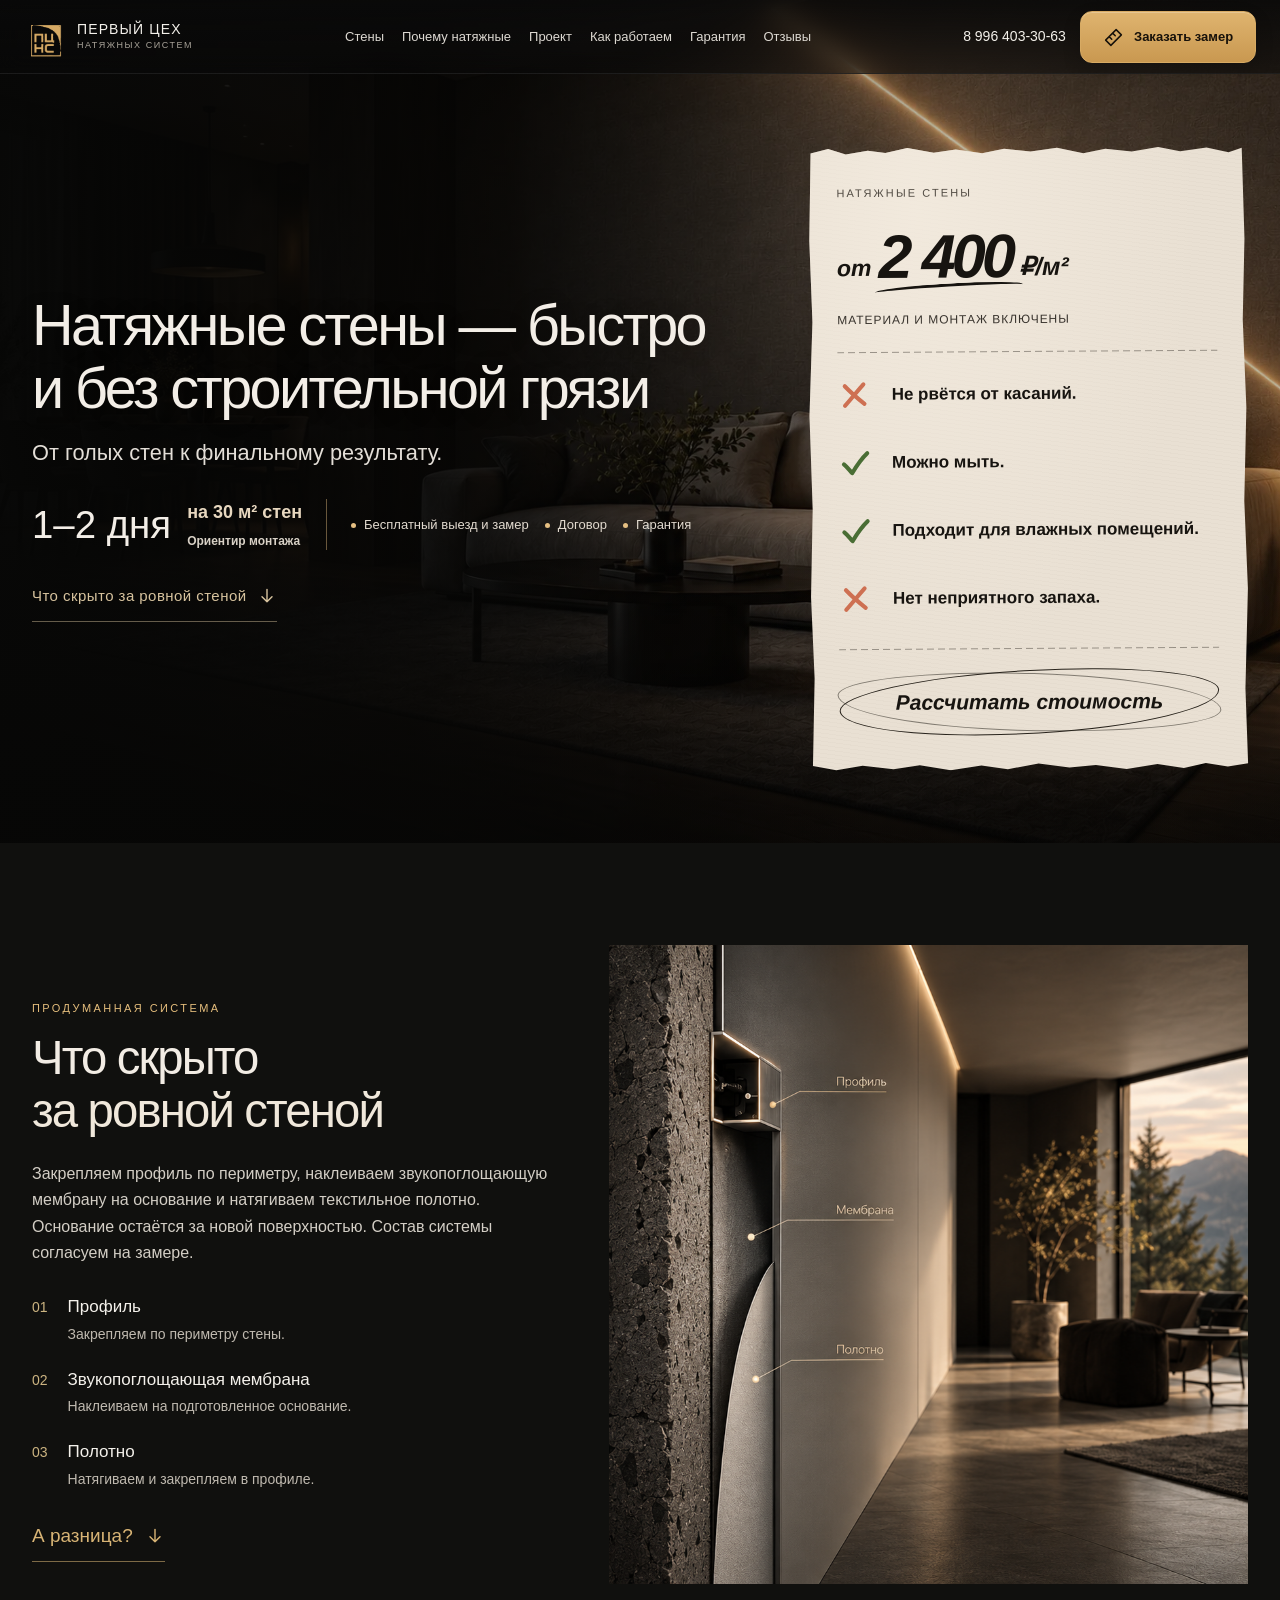
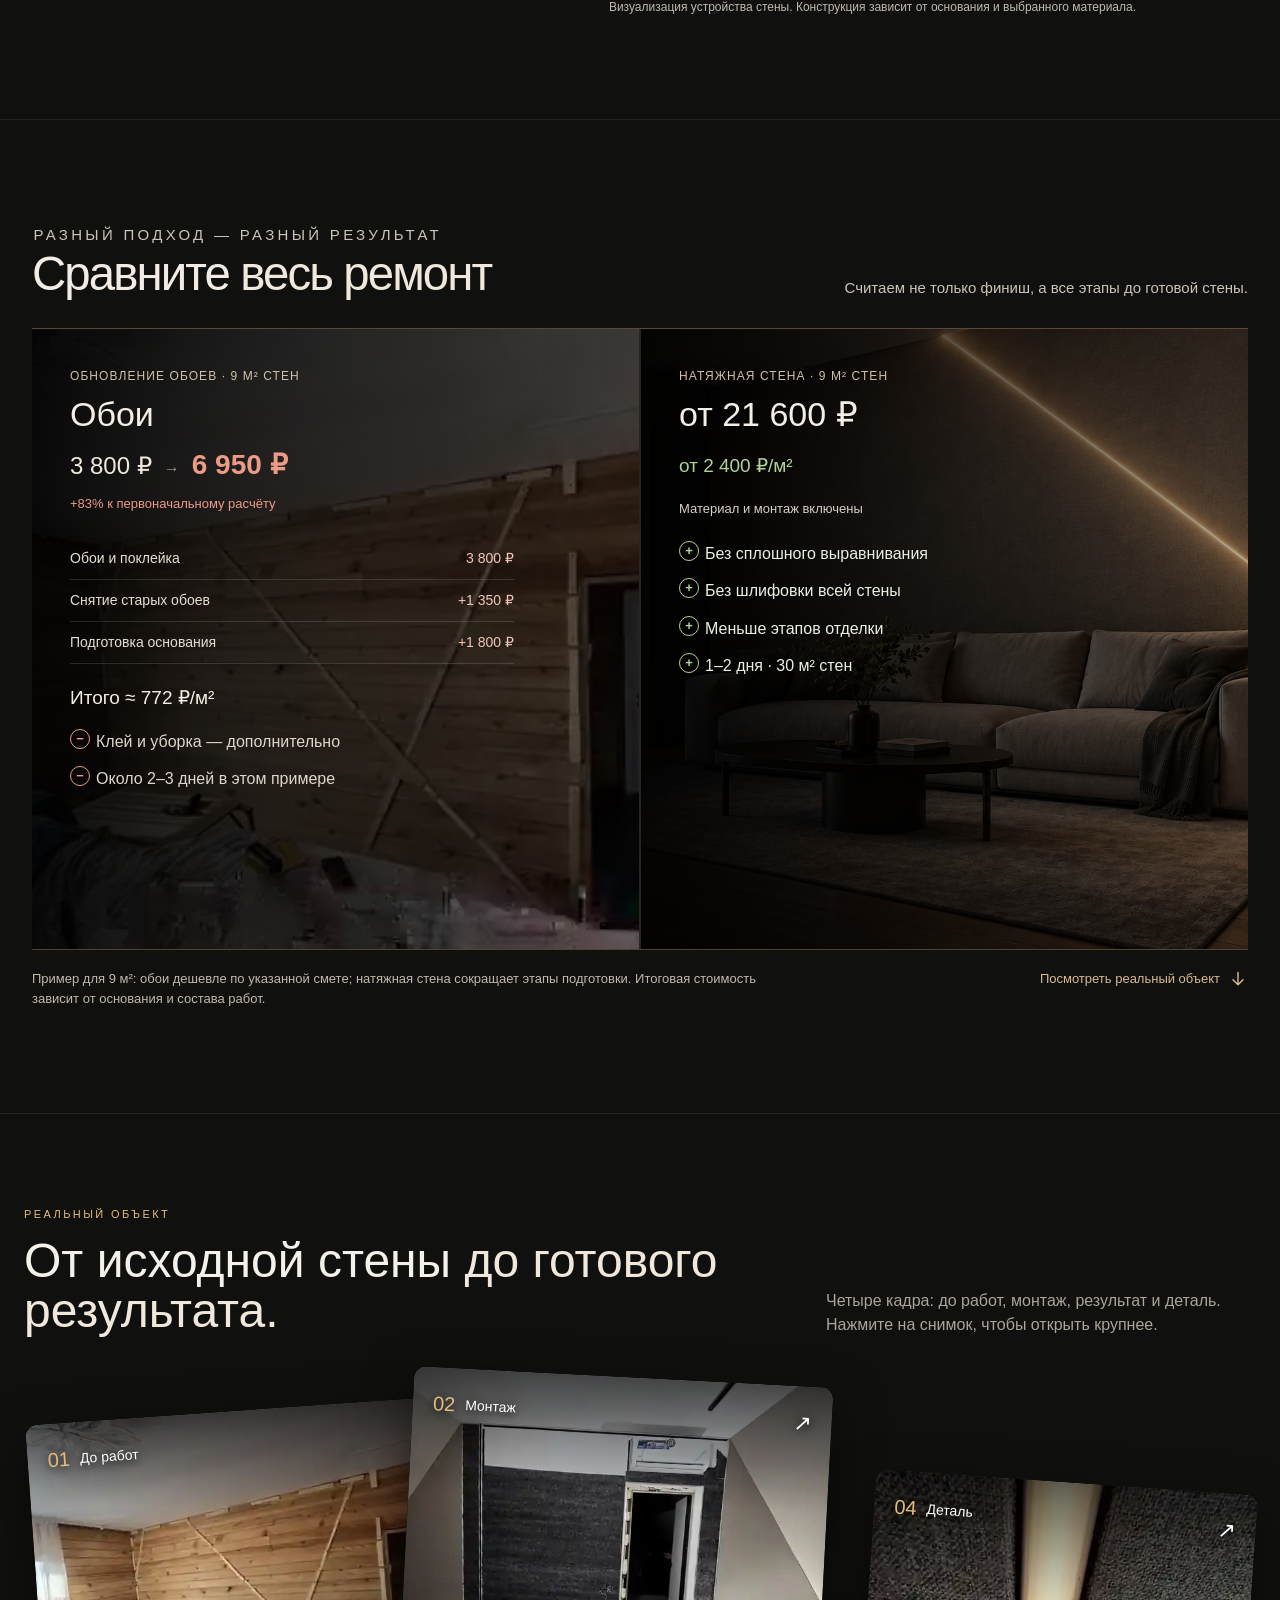
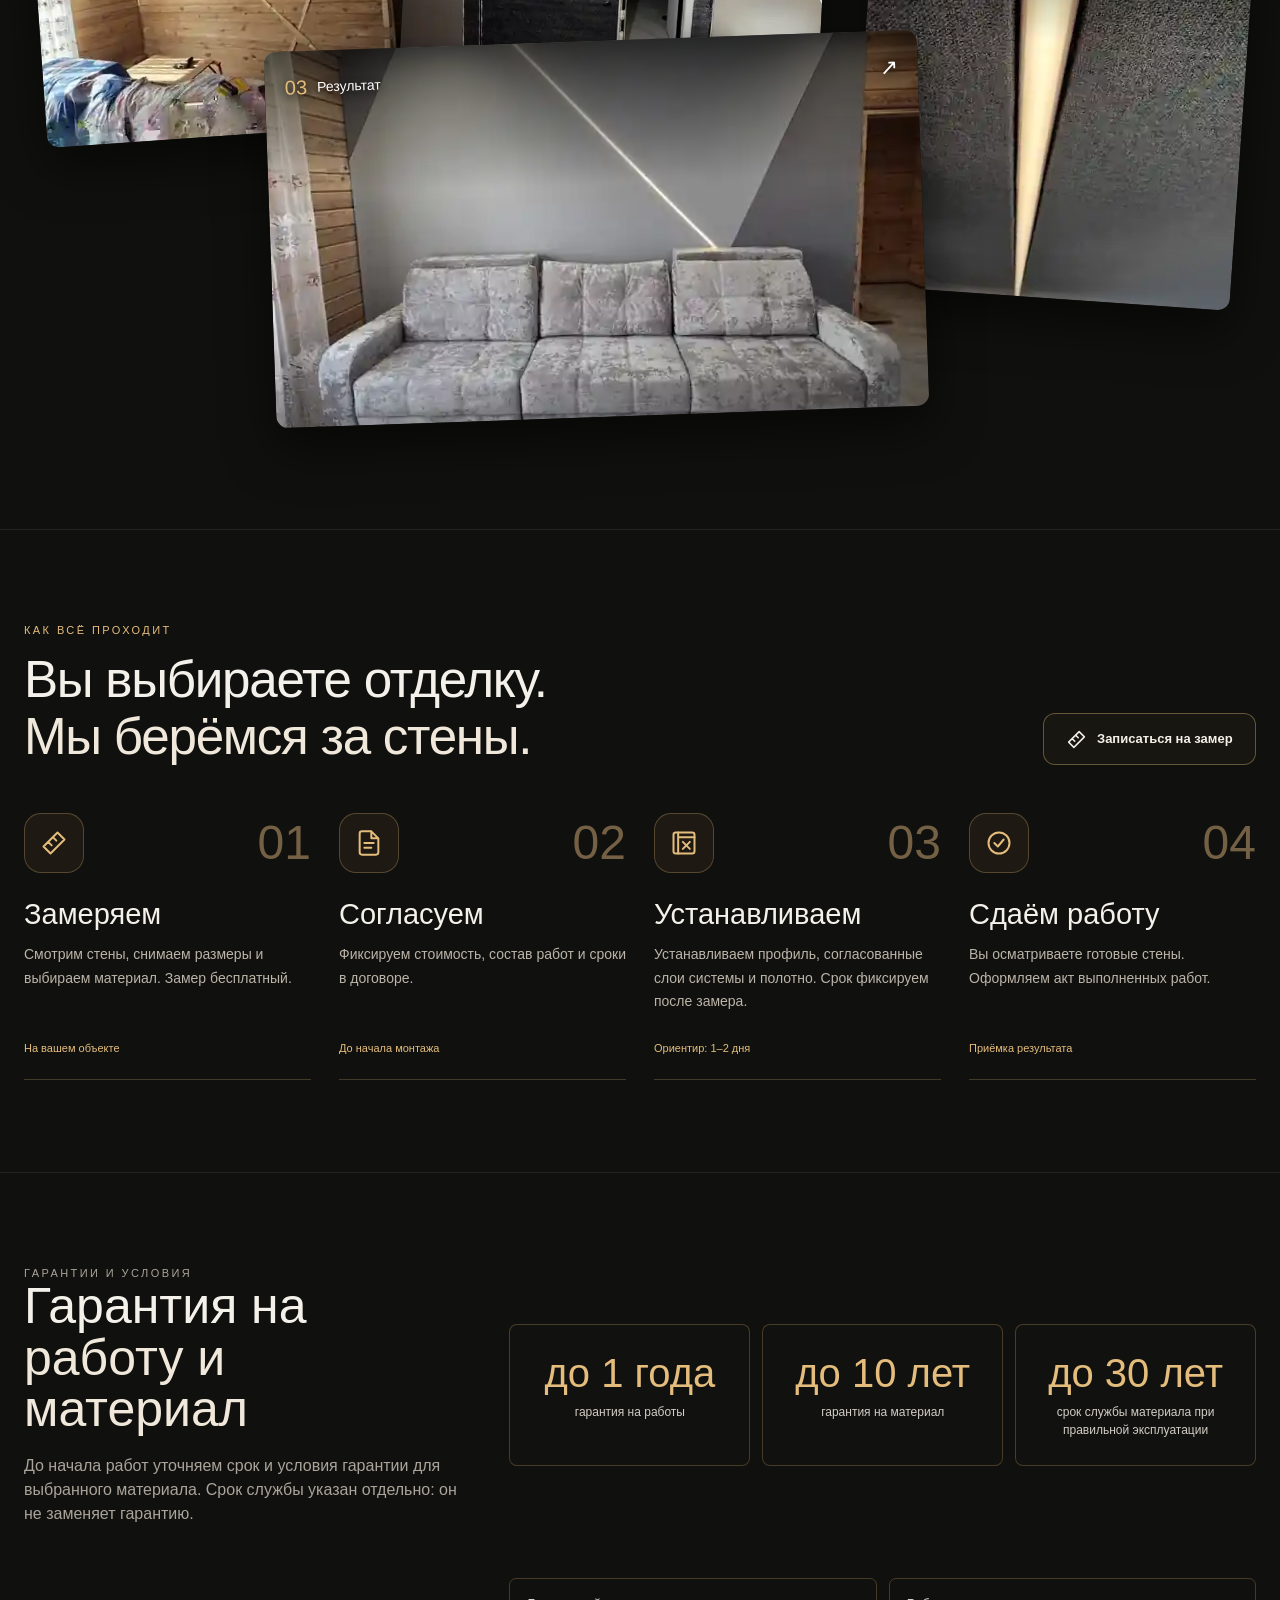
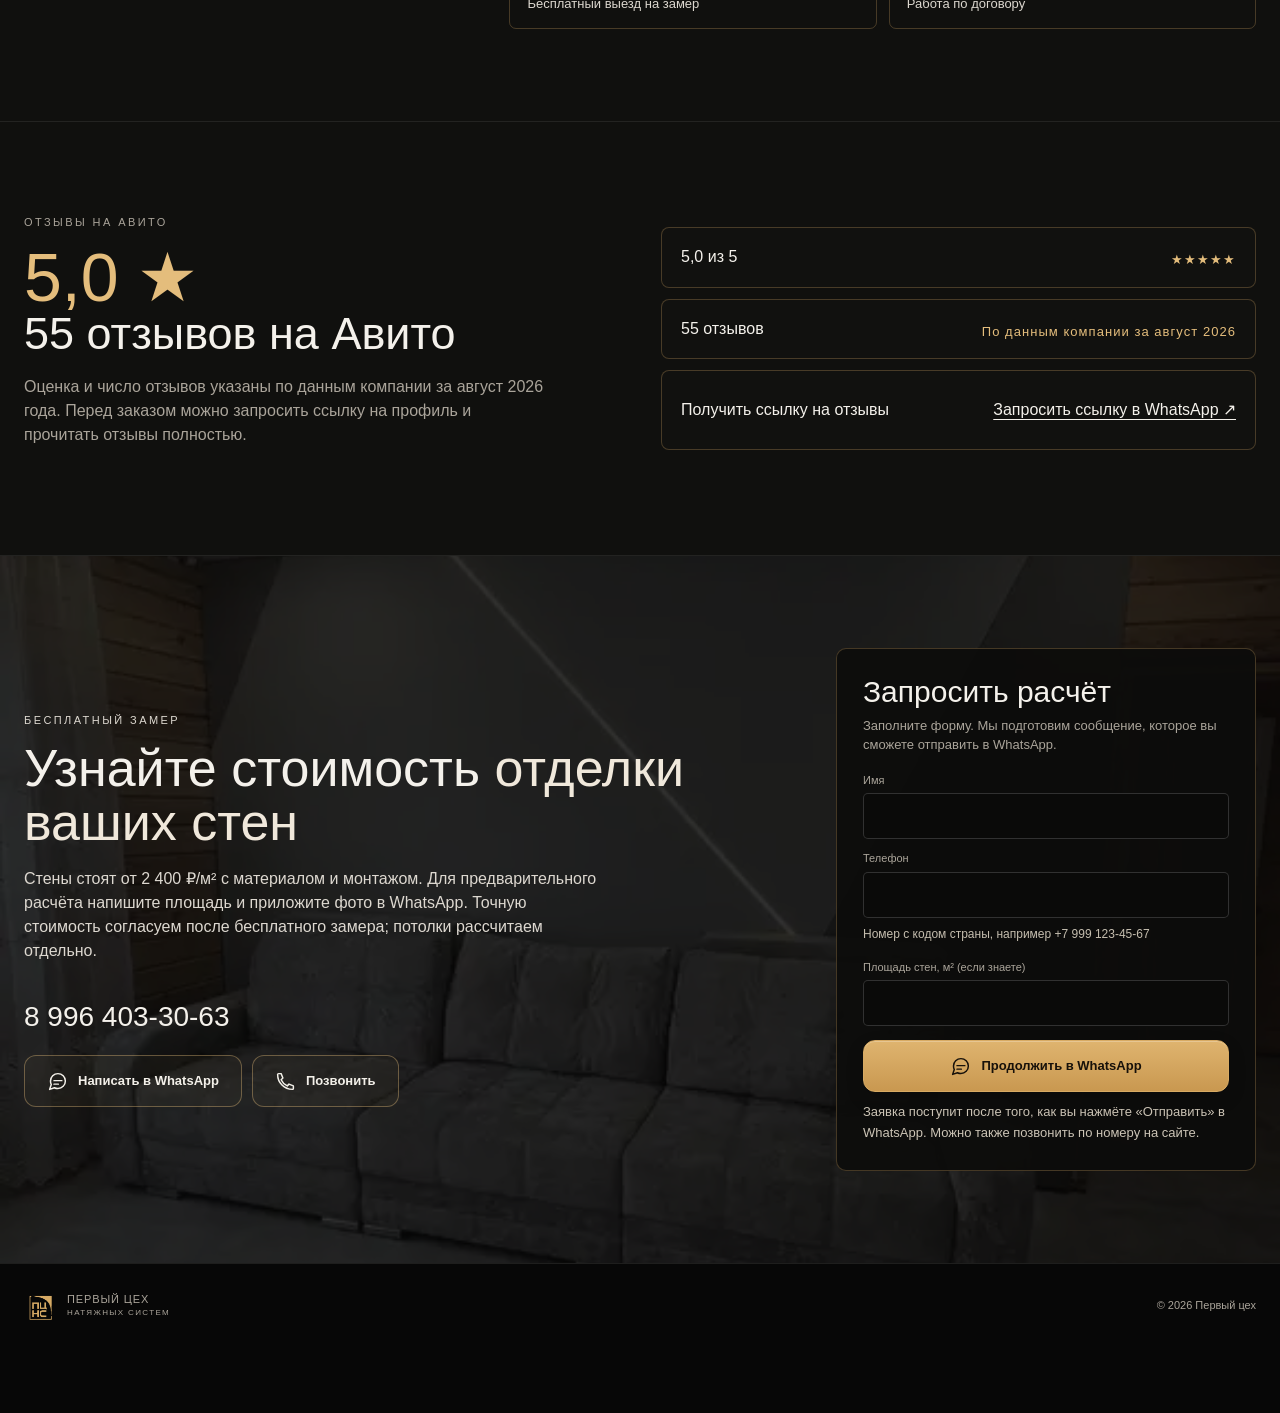
==== commit 4e0cc490: "Fix form validation, photo centering and review link spacing after QA" ====
--- a/index.html
+++ b/index.html
@@ -15,11 +15,11 @@
 .finish-compare .finish-row-head>div{font-size:14px}
 @media(max-width:840px){.finish-visuals{gap:16px}.finish-visuals figure{min-height:360px}.finish-visuals figcaption{padding:22px}.finish-compare .finish-card dd{font-size:15px}.finish-compare .finish-card dt{font-size:11px}}
 @media(max-width:600px){.finish-visuals{grid-template-columns:1fr}.finish-visuals figure{min-height:340px}.mount-detail{padding:10px}.mount-detail figcaption{font-size:14px}.wall-device-grid{min-width:0}}
-</style><link rel="stylesheet" href="revision-20260922.css?v=20260923-2"><link rel="stylesheet" href="sections-v2.css?v=20260923"><link rel="stylesheet" href="audit-20260923.css?v=2"></head><body>
+</style><link rel="stylesheet" href="revision-20260922.css?v=20260923-2"><link rel="stylesheet" href="sections-v2.css?v=20260923"><link rel="stylesheet" href="audit-20260923.css?v=3"></head><body>
 <header class="header"><div class="wrap header-in"><a class="brand" href="#top"><img src="assets/logo.png" alt="Логотип Первый цех"><span class="brand-text"><strong>Первый цех</strong><span>натяжных систем</span></span></a><nav class="nav"><a href="#walls">Стены</a><a href="#compare">Почему натяжные</a><a href="#case">Проект</a><a href="#process">Как работаем</a><a href="#guarantee">Гарантия</a><a href="#reviews">Отзывы</a></nav><div class="header-actions"><a class="phone" href="tel:+79964033063">8 996 403-30-63</a><a class="btn btn-primary attention-cue" href="#measure"><svg class="btn-icon" width="22" height="22" viewBox="0 0 24 24" fill="none" stroke="currentColor" stroke-width="1.7" stroke-linecap="round" stroke-linejoin="round" aria-hidden="true" focusable="false"><path d="m3 15 12-12 6 6L9 21l-6-6Z M7 11l3 3m1-7 3 3m1-7 3 3"/></svg><span class="btn-label">Заказать замер</span></a></div><button class="menu-btn" id="menuBtn" aria-expanded="false" aria-controls="mobilePanel" aria-label="Меню"><span></span></button></div></header>
 <div class="mobile-panel" id="mobilePanel" aria-hidden="true" inert><nav><a href="#walls">Стены</a><a href="#compare">Почему натяжные</a><a href="#case">Проект</a><a href="#process">Как работаем</a><a href="#guarantee">Гарантия</a><a href="#reviews">Отзывы</a></nav><div class="mobile-contact"><a class="btn btn-primary attention-cue" href="#measure"><svg class="btn-icon" width="22" height="22" viewBox="0 0 24 24" fill="none" stroke="currentColor" stroke-width="1.7" stroke-linecap="round" stroke-linejoin="round" aria-hidden="true" focusable="false"><path d="m3 15 12-12 6 6L9 21l-6-6Z M7 11l3 3m1-7 3 3m1-7 3 3"/></svg><span class="btn-label">Заказать замер</span></a><a class="btn ghost" href="tel:+79964033063"><svg class="btn-icon" width="22" height="22" viewBox="0 0 24 24" fill="none" stroke="currentColor" stroke-width="1.7" stroke-linecap="round" stroke-linejoin="round" aria-hidden="true" focusable="false"><path d="M7 3H4a1 1 0 0 0-1 1c0 9.4 7.6 17 17 17a1 1 0 0 0 1-1v-3l-5-2-2 2a14 14 0 0 1-7-7l2-2-2-5Z"/></svg><span class="btn-label">Позвонить · 8 996 403-30-63</span></a></div></div>
 <main id="top"><section class="hero hero-full hero-receipt-layout"><img class="full-section-image hero-full-image" src="assets/hero-interior-v2.webp?v=20260923-1" alt="" fetchpriority="high" decoding="async"><div class="wrap hero-receipt-grid"><div class="hero-receipt-copy"><h1 class="display">Натяжные стены — быстро и без строительной грязи</h1><p class="hero-receipt-lead">От голых стен к финальному результату.</p><div class="hero-receipt-facts"><div class="hero-time"><strong>1–2 дня</strong><span>на 30 м² стен<small>Ориентир монтажа</small></span></div><div class="hero-trust-line"><span>Бесплатный выезд и замер</span><span>Договор</span><span>Гарантия</span></div></div><a class="hero-down-link" href="#walls"><span>Что скрыто за ровной стеной</span><svg class="down-icon" width="20" height="20" viewBox="0 0 24 24" fill="none" stroke="currentColor" stroke-width="1.7" stroke-linecap="round" stroke-linejoin="round" aria-hidden="true"><path d="M12 4v15m-6-6 6 6 6-6"/></svg></a></div><aside class="receipt-card" aria-label="Стоимость и преимущества натяжных стен"><div class="receipt-kicker">Натяжные стены</div><div class="receipt-price"><small>от</small><strong>2 400</strong><span>₽/м²</span></div><div class="receipt-includes">Материал и монтаж включены</div><div class="receipt-rule" aria-hidden="true"></div><div class="receipt-benefits"><div><svg class="receipt-mark receipt-mark-no" viewBox="0 0 40 40" aria-hidden="true"><path d="M9 9c6 7 13 14 22 22M31 8C24 15 17 23 8 32"/></svg><b>Не рвётся от касаний.</b></div><div><svg class="receipt-mark receipt-mark-yes" viewBox="0 0 40 40" aria-hidden="true"><path d="M7 22c4 3 7 7 10 10C22 23 27 15 34 8"/></svg><b>Можно мыть.</b></div><div><svg class="receipt-mark receipt-mark-yes" viewBox="0 0 40 40" aria-hidden="true"><path d="M7 22c4 3 7 7 10 10C22 23 27 15 34 8"/></svg><b>Подходит для влажных помещений.</b></div><div><svg class="receipt-mark receipt-mark-no" viewBox="0 0 40 40" aria-hidden="true"><path d="M9 9c6 7 13 14 22 22M31 8C24 15 17 23 8 32"/></svg><b>Нет неприятного запаха.</b></div></div><div class="receipt-rule receipt-rule-bottom" aria-hidden="true"></div><a class="receipt-cta attention-cue" href="#measure">Рассчитать стоимость</a></aside></div></section><section class="section wall-system-v2" id="walls"><div class="wrap wall-system-grid"><div class="wall-system-copy"><p class="eyebrow">Продуманная система</p><h2>Что скрыто<br><span class="gold">за ровной стеной</span></h2><p>Закрепляем профиль по периметру, наклеиваем звукопоглощающую мембрану на основание и натягиваем текстильное полотно. Основание остаётся за новой поверхностью. Состав системы согласуем на замере.</p><ol class="system-steps"><li><span>01</span><div><b>Профиль</b><p>Закрепляем по периметру стены.</p></div></li><li><span>02</span><div><b>Звукопоглощающая мембрана</b><p>Наклеиваем на подготовленное основание.</p></div></li><li><span>03</span><div><b>Полотно</b><p>Натягиваем и закрепляем в профиле.</p></div></li></ol><a class="wall-scroll-link" href="#compare"><span>А разница?</span><svg class="down-icon" width="20" height="20" viewBox="0 0 24 24" fill="none" stroke="currentColor" stroke-width="1.7" stroke-linecap="round" stroke-linejoin="round" aria-hidden="true"><path d="M12 4v15m-6-6 6 6 6-6"/></svg></a></div><figure class="system-render" aria-label="Визуализация устройства натяжной стены"><div class="system-crop"><img src="assets/system-render-reference.png" width="1672" height="941" alt="Разрез стены: профиль, звукопоглощающая мембрана и наружное полотно" loading="lazy" decoding="async"></div><figcaption>Визуализация устройства стены. Конструкция зависит от основания и выбранного материала.</figcaption></figure></div></section><section class="section repair-compare-v2" id="compare"><div class="wrap"><div class="repair-compare-head"><div><p class="eyebrow">Разный подход — разный результат</p><h2>Сравните <span class="gold">весь ремонт</span></h2></div><p>Считаем не только финиш, а все этапы до готовой стены.</p></div><div class="repair-compare-grid"><article class="repair-option repair-old"><img src="assets/before.webp?v=20260923-1" alt="Деревянное основание до отделки" loading="lazy" decoding="async"><div class="repair-overlay"></div><div class="repair-option-copy"><small>Обновление обоев · 9 м² стен</small><h3>Обои</h3><div class="repair-price repair-price-old"><span>3 800 ₽</span><em>→</em><strong>6 950 ₽</strong></div><p class="repair-delta">+83% к первоначальному расчёту</p><dl class="cost-breakdown"><div><dt>Обои и поклейка</dt><dd>3 800 ₽</dd></div><div><dt>Снятие старых обоев</dt><dd>+1 350 ₽</dd></div><div><dt>Подготовка основания</dt><dd>+1 800 ₽</dd></div></dl><p class="unit-price">Итого ≈ 772 ₽/м²</p><ul><li>Клей и уборка — дополнительно</li><li>Около 2–3 дней в этом примере</li></ul></div></article><article class="repair-option repair-new"><img src="assets/hero-interior-v2.webp?v=20260923-2" alt="Готовая современная комната с ровной текстильной стеной" loading="lazy" decoding="async"><div class="repair-overlay"></div><div class="repair-option-copy"><small>Натяжная стена · 9 м² стен</small><h3>от 21 600 ₽</h3><p class="unit-price">от 2 400 ₽/м²</p><p class="repair-included">Материал и монтаж включены</p><ul><li>Без сплошного выравнивания</li><li>Без шлифовки всей стены</li><li>Меньше этапов отделки</li><li>1–2 дня · 30 м² стен</li></ul></div></article></div><div class="repair-note"><span>Пример для 9 м²: обои дешевле по указанной смете; натяжная стена сокращает этапы подготовки. Итоговая стоимость зависит от основания и состава работ.</span><a href="#case">Посмотреть реальный объект <svg class="down-icon" width="20" height="20" viewBox="0 0 24 24" fill="none" stroke="currentColor" stroke-width="1.7" stroke-linecap="round" stroke-linejoin="round" aria-hidden="true"><path d="M12 4v15m-6-6 6 6 6-6"/></svg></a></div></div></section><section class="section project-section" id="case"><div class="wrap"><div class="section-head project-head"><div><p class="eyebrow">Реальный объект</p><h2>От исходной стены <span class="gold">до готового результата.</span></h2></div><p>Четыре кадра: до работ, монтаж, результат и деталь. Нажмите на снимок, чтобы открыть крупнее.</p></div><div class="project-collage" aria-label="Четыре фотографии отделки стены"><button class="collage-shot collage-before" type="button" data-photo-src="assets/before.webp" data-photo-caption="Исходная деревянная стена" aria-label="Открыть фото: Исходная деревянная стена"><img src="assets/before.webp" alt="Исходная деревянная стена" loading="lazy" decoding="async"><span class="collage-label"><small>01</small><strong>До работ</strong><span aria-hidden="true">↗</span></span></button><button class="collage-shot collage-process" type="button" data-photo-src="assets/process.webp" data-photo-caption="Подготовка и монтаж полотна" aria-label="Открыть фото: Подготовка и монтаж полотна"><img src="assets/process.webp" alt="Подготовка и монтаж полотна" loading="lazy" decoding="async"><span class="collage-label"><small>02</small><strong>Монтаж</strong><span aria-hidden="true">↗</span></span></button><button class="collage-shot collage-after" type="button" data-photo-src="assets/after.webp" data-photo-caption="Готовая стена со световой линией" aria-label="Открыть фото: Готовая стена со световой линией"><img src="assets/after.webp" alt="Готовая стена со световой линией" loading="lazy" decoding="async"><span class="collage-label"><small>03</small><strong>Результат</strong><span aria-hidden="true">↗</span></span></button><button class="collage-shot collage-detail" type="button" data-photo-src="assets/detail.webp" data-photo-caption="Фактура полотна и световая линия" aria-label="Открыть фото: Фактура полотна и световая линия"><img src="assets/detail.webp" alt="Фактура полотна и световая линия" loading="lazy" decoding="async"><span class="collage-label"><small>04</small><strong>Деталь</strong><span aria-hidden="true">↗</span></span></button></div></div></section><section class="section process-refresh" id="process"><div class="wrap"><div class="process-heading"><div><p class="eyebrow">Как всё проходит</p><h2>Вы выбираете отделку.<br><span class="gold">Мы берёмся за стены.</span></h2></div><a class="btn ghost" href="#measure"><svg class="btn-icon" width="22" height="22" viewBox="0 0 24 24" fill="none" stroke="currentColor" stroke-width="1.7" stroke-linecap="round" stroke-linejoin="round" aria-hidden="true" focusable="false"><path d="m3 15 12-12 6 6L9 21l-6-6Z M7 11l3 3m1-7 3 3m1-7 3 3"/></svg><span class="btn-label">Записаться на замер</span></a></div><ol class="order-steps"><li class="order-step"><div class="order-step-top"><span class="order-icon"><svg class="step-svg" width="22" height="22" viewBox="0 0 24 24" fill="none" stroke="currentColor" stroke-width="1.7" stroke-linecap="round" stroke-linejoin="round" aria-hidden="true" focusable="false"><path d="m3 15 12-12 6 6L9 21l-6-6Z M7 11l3 3m1-7 3 3m1-7 3 3"/></svg></span><span class="order-number">01</span></div><h3>Замеряем</h3><p>Смотрим стены, снимаем размеры и выбираем материал. Замер бесплатный.</p><small>На вашем объекте</small></li><li class="order-step"><div class="order-step-top"><span class="order-icon"><svg class="step-svg" width="22" height="22" viewBox="0 0 24 24" fill="none" stroke="currentColor" stroke-width="1.7" stroke-linecap="round" stroke-linejoin="round" aria-hidden="true" focusable="false"><path d="M14 2H6a2 2 0 0 0-2 2v16a2 2 0 0 0 2 2h12a2 2 0 0 0 2-2V8l-6-6Z M14 2v6h6M8 12h8m-8 4h6"/></svg></span><span class="order-number">02</span></div><h3>Согласуем</h3><p>Фиксируем стоимость, состав работ и сроки в договоре.</p><small>До начала монтажа</small></li><li class="order-step"><div class="order-step-top"><span class="order-icon"><svg class="step-svg" width="22" height="22" viewBox="0 0 24 24" fill="none" stroke="currentColor" stroke-width="1.7" stroke-linecap="round" stroke-linejoin="round" aria-hidden="true" focusable="false"><rect x="3" y="3" width="18" height="18" rx="2"/><path d="M7 3v18M7 7h14m-10 4 6 6m0-6-6 6"/></svg></span><span class="order-number">03</span></div><h3>Устанавливаем</h3><p>Устанавливаем профиль, согласованные слои системы и полотно. Срок фиксируем после замера.</p><small>Ориентир: 1–2 дня</small></li><li class="order-step"><div class="order-step-top"><span class="order-icon"><svg class="step-svg" width="22" height="22" viewBox="0 0 24 24" fill="none" stroke="currentColor" stroke-width="1.7" stroke-linecap="round" stroke-linejoin="round" aria-hidden="true" focusable="false"><circle cx="12" cy="12" r="9"/><path d="m8 12 3 3 5-6"/></svg></span><span class="order-number">04</span></div><h3>Сдаём работу</h3><p>Вы осматриваете готовые стены. Оформляем акт выполненных работ.</p><small>Приёмка результата</small></li></ol></div></section><section class="section guarantee" id="guarantee"><div class="wrap guarantee-grid"><div class="guarantee-copy"><p class="eyebrow">Гарантии и условия</p><h2>Гарантия на <span class="gold">работу и материал</span></h2><p>До начала работ уточняем срок и условия гарантии для выбранного материала. Срок службы указан отдельно: он не заменяет гарантию.</p></div><div class="metrics"><div class="metric"><strong>до 1 года</strong><span>гарантия на работы</span></div><div class="metric"><strong>до 10 лет</strong><span>гарантия на материал</span></div><div class="metric"><strong>до 30 лет</strong><span>срок службы материала при правильной эксплуатации</span></div></div><div class="guarantee-notes"><div class="note">Бесплатный выезд на замер</div><div class="note">Работа по договору</div></div></div></section>
 <section class="section" id="reviews"><div class="wrap reviews-grid"><div class="rating-copy"><p class="eyebrow">Отзывы на Авито</p><h2><span class="rating">5,0 ★</span><br>55 отзывов на Авито</h2><p>Оценка и число отзывов указаны по данным компании за август 2026 года. Перед заказом можно запросить ссылку на профиль и прочитать отзывы полностью.</p></div><div class="review-points"><div class="review-point"><b>5,0 из 5</b><span>★★★★★</span></div><div class="review-point"><b>55 отзывов</b><span>По данным компании за август 2026</span></div><div class="review-point"><b>Получить ссылку на отзывы</b><a href="https://wa.me/79964033063?text=%D0%97%D0%B4%D1%80%D0%B0%D0%B2%D1%81%D1%82%D0%B2%D1%83%D0%B9%D1%82%D0%B5!%20%D0%9F%D1%80%D0%B8%D1%88%D0%BB%D0%B8%D1%82%D0%B5%2C%20%D0%BF%D0%BE%D0%B6%D0%B0%D0%BB%D1%83%D0%B9%D1%81%D1%82%D0%B0%2C%20%D1%81%D1%81%D1%8B%D0%BB%D0%BA%D1%83%20%D0%BD%D0%B0%20%D0%B2%D0%B0%D1%88%20%D0%BF%D1%80%D0%BE%D1%84%D0%B8%D0%BB%D1%8C%20%D0%90%D0%B2%D0%B8%D1%82%D0%BE%20%D1%81%20%D0%BE%D1%82%D0%B7%D1%8B%D0%B2%D0%B0%D0%BC%D0%B8." target="_blank" rel="noopener">Запросить ссылку в WhatsApp ↗</a></div></div></div></section>
 <section class="section cta" id="measure"><div class="cta-bg"><img src="assets/hero.webp" alt=""></div><div class="wrap cta-in"><div class="cta-copy"><p class="eyebrow">Бесплатный замер</p><h2>Узнайте стоимость <span class="gold">отделки ваших стен</span></h2><p>Стены стоят от 2 400 ₽/м² с материалом и монтажом. Для предварительного расчёта напишите площадь и приложите фото в WhatsApp. Точную стоимость согласуем после бесплатного замера; потолки рассчитаем отдельно.</p><a class="cta-phone" href="tel:+79964033063">8 996 403-30-63</a><div class="contact-actions"><a class="btn ghost" href="https://wa.me/79964033063" target="_blank" rel="noopener"><svg class="btn-icon" width="22" height="22" viewBox="0 0 24 24" fill="none" stroke="currentColor" stroke-width="1.7" stroke-linecap="round" stroke-linejoin="round" aria-hidden="true" focusable="false"><path d="M21 11.5a8.5 8.5 0 0 1-8.5 8.5 9 9 0 0 1-4-.9L3 21l1.9-5.5a9 9 0 0 1-.9-4A8.5 8.5 0 0 1 12.5 3 8.5 8.5 0 0 1 21 11.5Z"/><path d="M8 11h9m-9 4h5"/></svg><span class="btn-label">Написать в WhatsApp</span></a><a class="btn ghost" href="tel:+79964033063"><svg class="btn-icon" width="22" height="22" viewBox="0 0 24 24" fill="none" stroke="currentColor" stroke-width="1.7" stroke-linecap="round" stroke-linejoin="round" aria-hidden="true" focusable="false"><path d="M7 3H4a1 1 0 0 0-1 1c0 9.4 7.6 17 17 17a1 1 0 0 0 1-1v-3l-5-2-2 2a14 14 0 0 1-7-7l2-2-2-5Z"/></svg><span class="btn-label">Позвонить</span></a></div></div><form class="form" id="leadForm"><h3>Запросить расчёт</h3><p>Заполните форму. Мы подготовим сообщение, которое вы сможете отправить в WhatsApp.</p><div class="field"><label for="name">Имя</label><input id="name" name="name" autocomplete="name" maxlength="80" required></div><div class="field"><label for="phone">Телефон</label><input id="phone" name="phone" type="tel" autocomplete="tel" inputmode="tel" maxlength="24" required aria-describedby="phoneHint"></div><small id="phoneHint">Номер с кодом страны, например +7 999 123-45-67</small><div class="field"><label for="area">Площадь стен, м² (если знаете)</label><input id="area" name="area" inputmode="decimal" maxlength="12"></div><button class="btn btn-primary attention-cue" type="submit"><svg class="btn-icon" width="22" height="22" viewBox="0 0 24 24" fill="none" stroke="currentColor" stroke-width="1.7" stroke-linecap="round" stroke-linejoin="round" aria-hidden="true" focusable="false"><path d="M21 11.5a8.5 8.5 0 0 1-8.5 8.5 9 9 0 0 1-4-.9L3 21l1.9-5.5a9 9 0 0 1-.9-4A8.5 8.5 0 0 1 12.5 3 8.5 8.5 0 0 1 21 11.5Z"/><path d="M8 11h9m-9 4h5"/></svg><span class="btn-label">Продолжить в WhatsApp</span></button><div class="form-note">Заявка поступит после того, как вы нажмёте «Отправить» в WhatsApp. Можно также позвонить по номеру на сайте.</div></form></div></section></main>
 <div class="project-lightbox" id="projectLightbox" aria-hidden="true" inert role="dialog" aria-modal="true" aria-label="Фотография проекта"><button class="lightbox-close" id="lightboxClose" type="button" aria-label="Закрыть">×</button><figure><img id="lightboxImage" alt=""><figcaption id="lightboxCaption"></figcaption></figure></div><footer class="footer"><div class="wrap footer-in"><a class="brand" href="#top"><img src="assets/logo.png" alt=""><span class="brand-text"><strong>Первый цех</strong><span>натяжных систем</span></span></a><div>© <span id="year"></span> Первый цех</div></div></footer><div class="mobile-cta"><a class="btn ghost" href="tel:+79964033063"><svg class="btn-icon" width="22" height="22" viewBox="0 0 24 24" fill="none" stroke="currentColor" stroke-width="1.7" stroke-linecap="round" stroke-linejoin="round" aria-hidden="true" focusable="false"><path d="M7 3H4a1 1 0 0 0-1 1c0 9.4 7.6 17 17 17a1 1 0 0 0 1-1v-3l-5-2-2 2a14 14 0 0 1-7-7l2-2-2-5Z"/></svg><span class="btn-label">Позвонить</span></a><a class="btn btn-primary attention-cue" href="#measure"><svg class="btn-icon" width="22" height="22" viewBox="0 0 24 24" fill="none" stroke="currentColor" stroke-width="1.7" stroke-linecap="round" stroke-linejoin="round" aria-hidden="true" focusable="false"><rect x="5" y="2" width="14" height="20" rx="3"/><path d="M8 6h8M8 11h1m6 0h1m-8 4h1m6 0h1m-8 4h1m6 0h1"/></svg><span class="btn-label">Рассчитать</span></a></div>
-<script src="script.js?v=20260923-audit" defer></script></body></html>+<script src="script.js?v=20260925-1" defer></script></body></html>
--- a/audit-20260923.css
+++ b/audit-20260923.css
@@ -69,3 +69,19 @@
 .receipt-cta:before{display:block!important;content:"";position:absolute;inset:-3px 0;border:1.6px solid #29241d;border-radius:49% 51% 48% 52% / 47% 48% 52% 53%;transform:rotate(-3deg);pointer-events:none}
 .receipt-cta:after{content:"";position:absolute;inset:0 -2px;border:1px solid #29241d88;border-radius:51% 49% 53% 47% / 48% 54% 46% 52%;transform:rotate(2deg);pointer-events:none}
 @media(max-width:480px){.receipt-card{padding:32px 24px 36px!important}.receipt-price strong{font-size:53px!important}.receipt-price span{font-size:22px!important}.receipt-benefits b{font-size:16px!important}.receipt-benefits>div{gap:13px!important}.receipt-cta{font-size:19px!important}}
+
+/* Follow-up QA: centered photos, one anchor offset, compact narrow receipt. */
+.project-lightbox.open{justify-content:center;align-items:center}
+html{scroll-padding-top:calc(var(--header) + 16px)}
+.section[id]{scroll-margin-top:0!important}
+.receipt-cta:focus-visible{outline:2px solid #29241d;outline-offset:5px}
+@media(max-width:360px){
+  .receipt-card{padding-inline:18px!important}
+  .receipt-price{gap:5px!important}
+  .receipt-price strong{font-size:46px!important}
+  .receipt-price small,.receipt-price span{font-size:19px!important}
+  .receipt-cta{font-size:17px!important}
+  .hero-receipt-copy .display{font-size:32px!important}
+}
+.review-point{display:flex;flex-wrap:wrap;align-items:center;gap:10px 20px;justify-content:space-between}
+.review-point a{display:inline-block;min-height:44px;padding-block:10px;text-decoration:underline;text-underline-offset:4px}
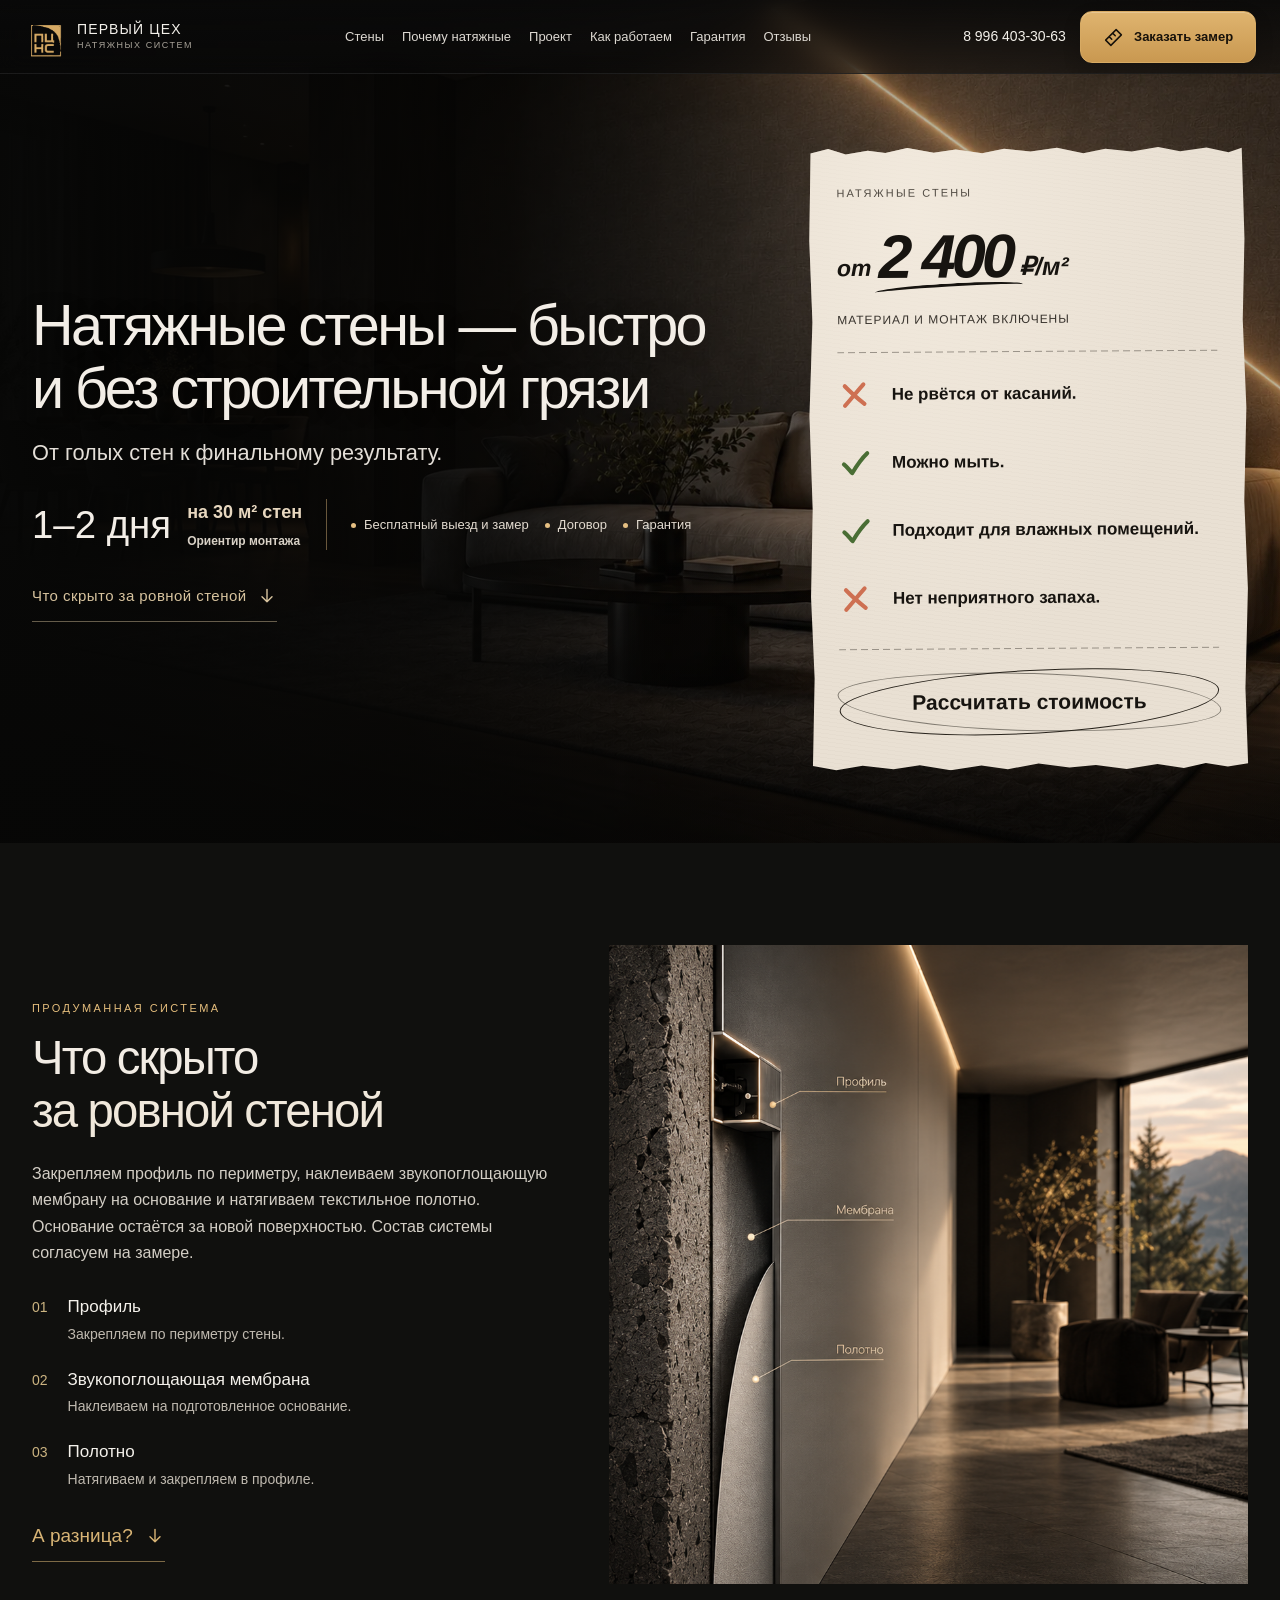
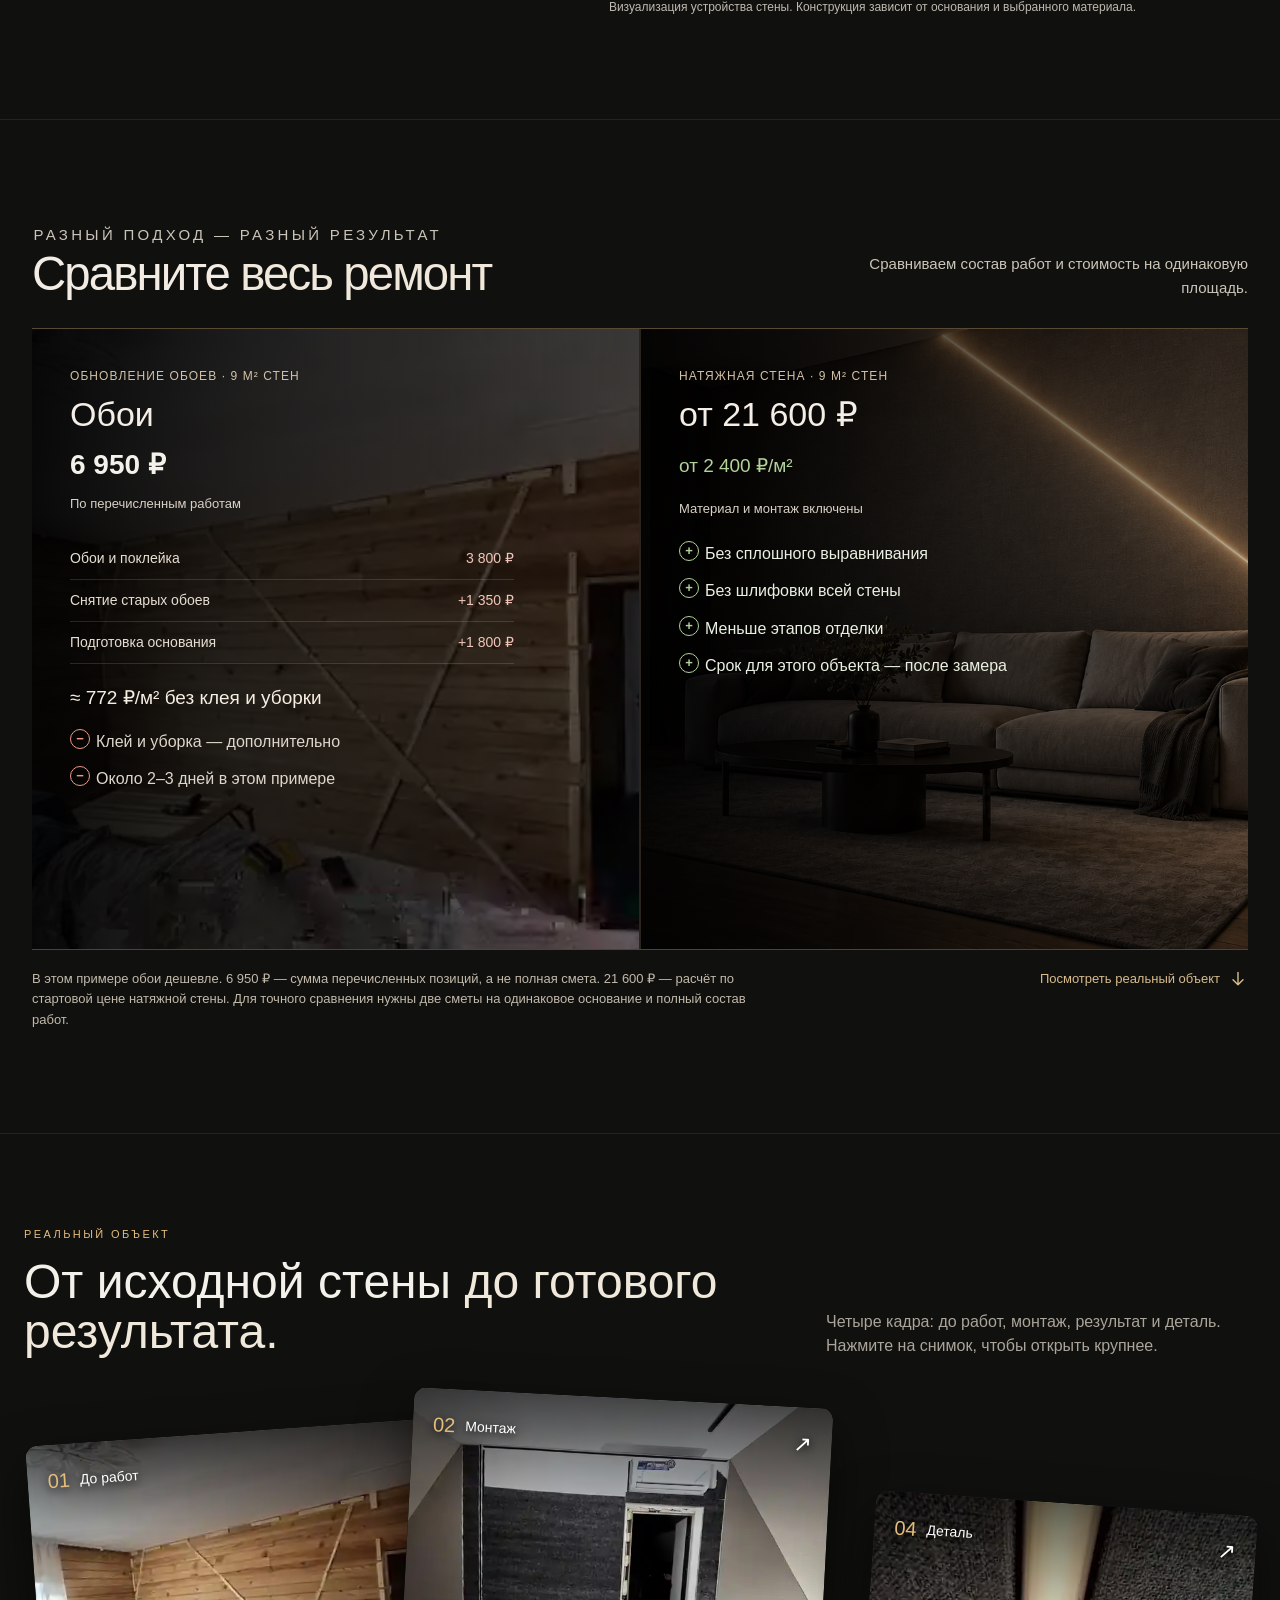
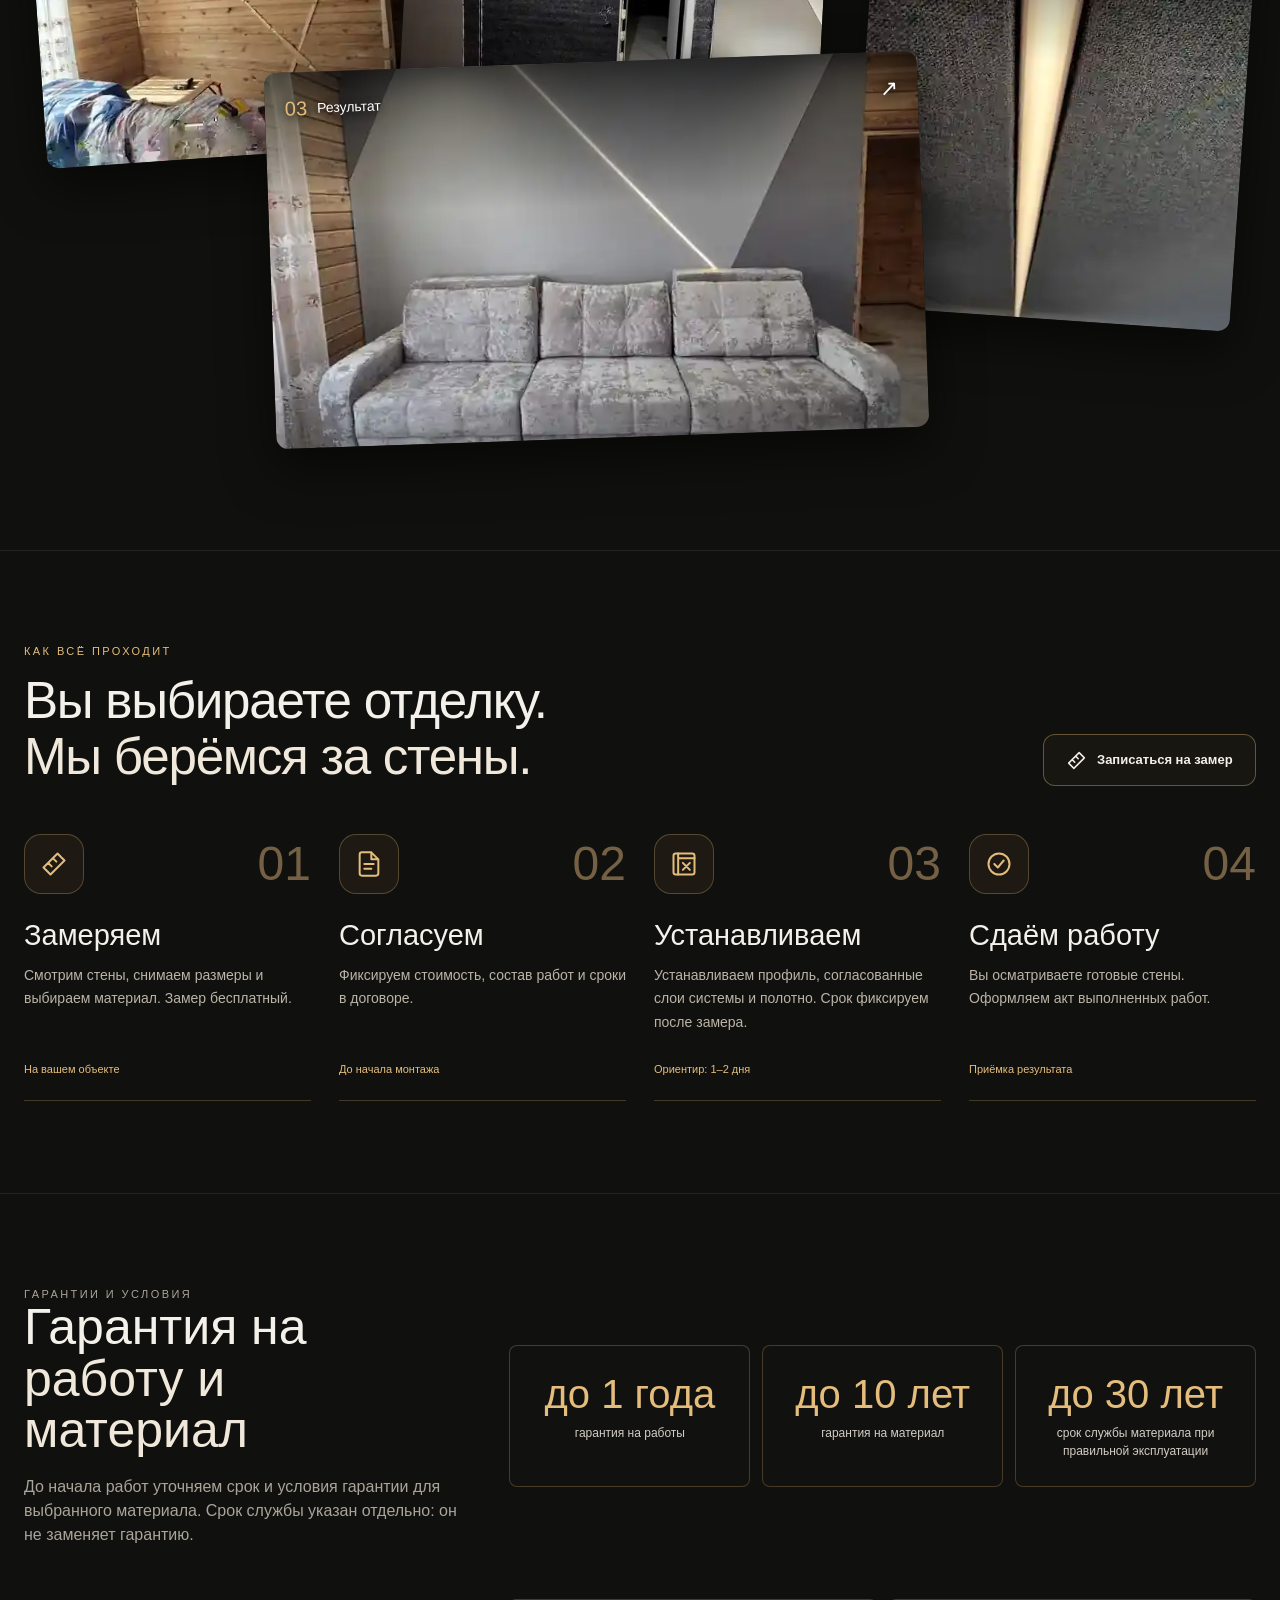
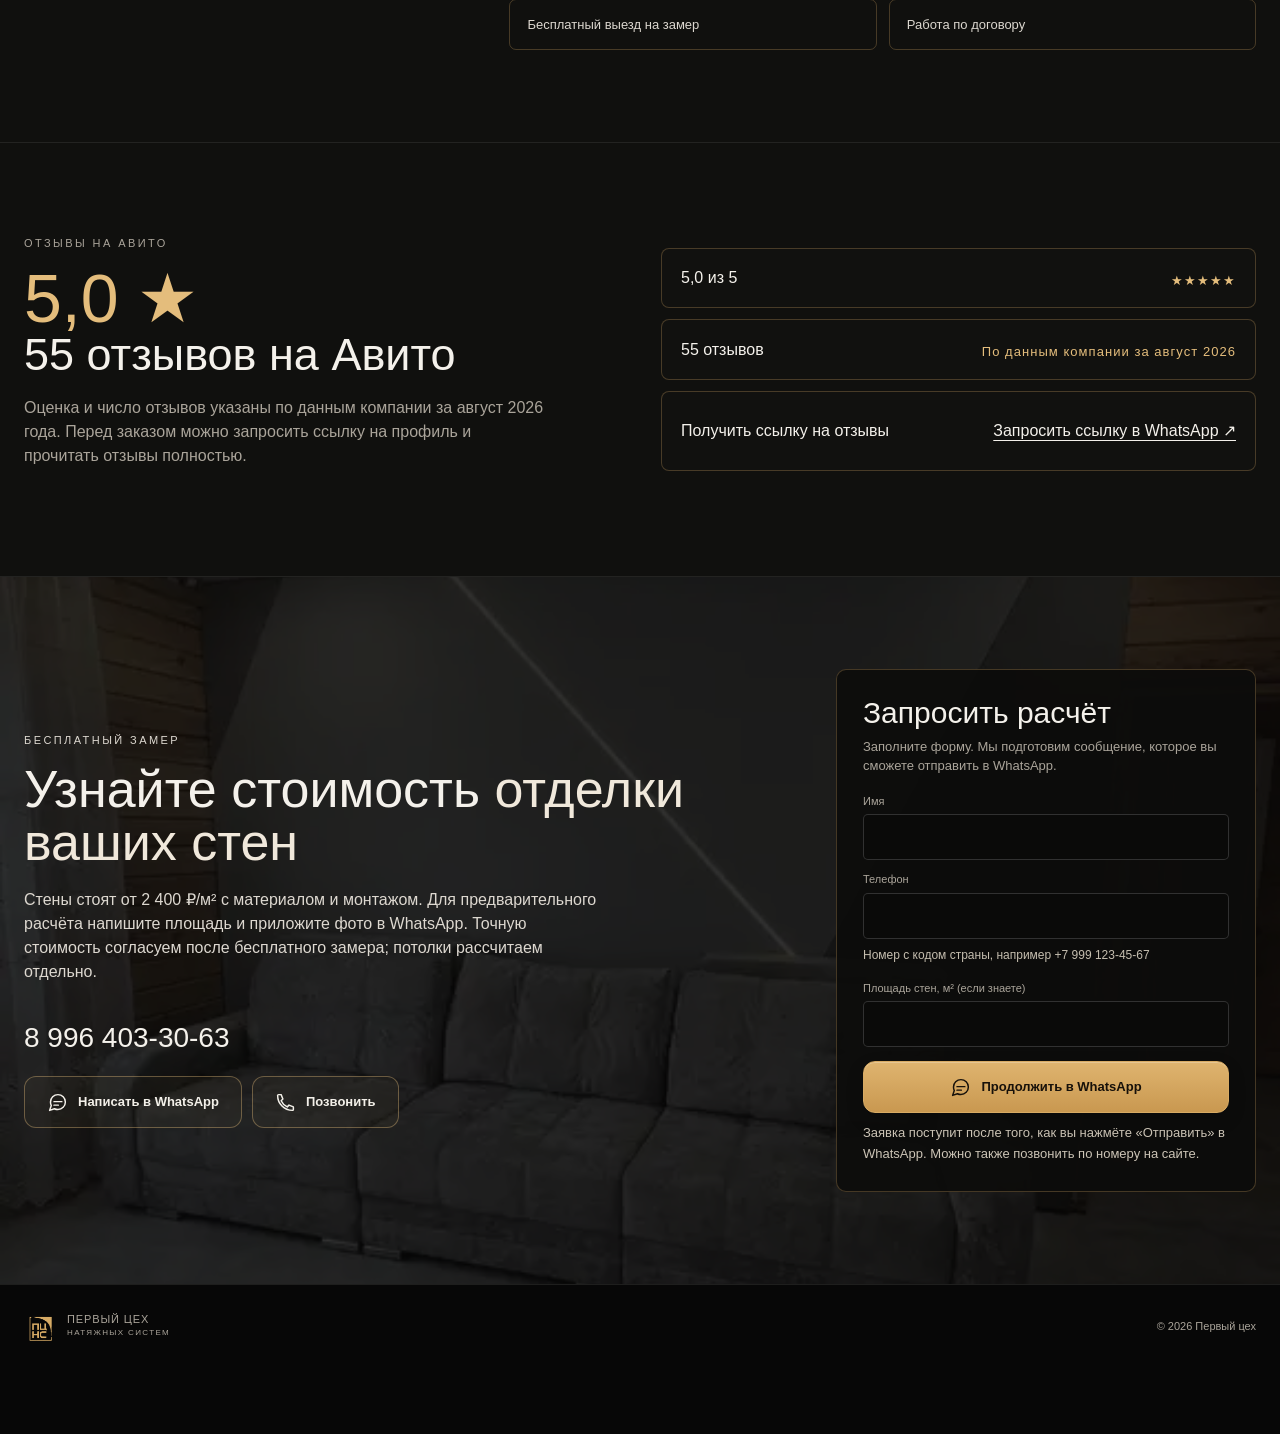
==== commit 6eefcbac: "Clarify comparison assumptions and use upright receipt button type" ====
--- a/index.html
+++ b/index.html
@@ -15,10 +15,10 @@
 .finish-compare .finish-row-head>div{font-size:14px}
 @media(max-width:840px){.finish-visuals{gap:16px}.finish-visuals figure{min-height:360px}.finish-visuals figcaption{padding:22px}.finish-compare .finish-card dd{font-size:15px}.finish-compare .finish-card dt{font-size:11px}}
 @media(max-width:600px){.finish-visuals{grid-template-columns:1fr}.finish-visuals figure{min-height:340px}.mount-detail{padding:10px}.mount-detail figcaption{font-size:14px}.wall-device-grid{min-width:0}}
-</style><link rel="stylesheet" href="revision-20260922.css?v=20260923-2"><link rel="stylesheet" href="sections-v2.css?v=20260923"><link rel="stylesheet" href="audit-20260923.css?v=3"></head><body>
+</style><link rel="stylesheet" href="revision-20260922.css?v=20260923-2"><link rel="stylesheet" href="sections-v2.css?v=20260923"><link rel="stylesheet" href="audit-20260923.css?v=4"></head><body>
 <header class="header"><div class="wrap header-in"><a class="brand" href="#top"><img src="assets/logo.png" alt="Логотип Первый цех"><span class="brand-text"><strong>Первый цех</strong><span>натяжных систем</span></span></a><nav class="nav"><a href="#walls">Стены</a><a href="#compare">Почему натяжные</a><a href="#case">Проект</a><a href="#process">Как работаем</a><a href="#guarantee">Гарантия</a><a href="#reviews">Отзывы</a></nav><div class="header-actions"><a class="phone" href="tel:+79964033063">8 996 403-30-63</a><a class="btn btn-primary attention-cue" href="#measure"><svg class="btn-icon" width="22" height="22" viewBox="0 0 24 24" fill="none" stroke="currentColor" stroke-width="1.7" stroke-linecap="round" stroke-linejoin="round" aria-hidden="true" focusable="false"><path d="m3 15 12-12 6 6L9 21l-6-6Z M7 11l3 3m1-7 3 3m1-7 3 3"/></svg><span class="btn-label">Заказать замер</span></a></div><button class="menu-btn" id="menuBtn" aria-expanded="false" aria-controls="mobilePanel" aria-label="Меню"><span></span></button></div></header>
 <div class="mobile-panel" id="mobilePanel" aria-hidden="true" inert><nav><a href="#walls">Стены</a><a href="#compare">Почему натяжные</a><a href="#case">Проект</a><a href="#process">Как работаем</a><a href="#guarantee">Гарантия</a><a href="#reviews">Отзывы</a></nav><div class="mobile-contact"><a class="btn btn-primary attention-cue" href="#measure"><svg class="btn-icon" width="22" height="22" viewBox="0 0 24 24" fill="none" stroke="currentColor" stroke-width="1.7" stroke-linecap="round" stroke-linejoin="round" aria-hidden="true" focusable="false"><path d="m3 15 12-12 6 6L9 21l-6-6Z M7 11l3 3m1-7 3 3m1-7 3 3"/></svg><span class="btn-label">Заказать замер</span></a><a class="btn ghost" href="tel:+79964033063"><svg class="btn-icon" width="22" height="22" viewBox="0 0 24 24" fill="none" stroke="currentColor" stroke-width="1.7" stroke-linecap="round" stroke-linejoin="round" aria-hidden="true" focusable="false"><path d="M7 3H4a1 1 0 0 0-1 1c0 9.4 7.6 17 17 17a1 1 0 0 0 1-1v-3l-5-2-2 2a14 14 0 0 1-7-7l2-2-2-5Z"/></svg><span class="btn-label">Позвонить · 8 996 403-30-63</span></a></div></div>
-<main id="top"><section class="hero hero-full hero-receipt-layout"><img class="full-section-image hero-full-image" src="assets/hero-interior-v2.webp?v=20260923-1" alt="" fetchpriority="high" decoding="async"><div class="wrap hero-receipt-grid"><div class="hero-receipt-copy"><h1 class="display">Натяжные стены — быстро и без строительной грязи</h1><p class="hero-receipt-lead">От голых стен к финальному результату.</p><div class="hero-receipt-facts"><div class="hero-time"><strong>1–2 дня</strong><span>на 30 м² стен<small>Ориентир монтажа</small></span></div><div class="hero-trust-line"><span>Бесплатный выезд и замер</span><span>Договор</span><span>Гарантия</span></div></div><a class="hero-down-link" href="#walls"><span>Что скрыто за ровной стеной</span><svg class="down-icon" width="20" height="20" viewBox="0 0 24 24" fill="none" stroke="currentColor" stroke-width="1.7" stroke-linecap="round" stroke-linejoin="round" aria-hidden="true"><path d="M12 4v15m-6-6 6 6 6-6"/></svg></a></div><aside class="receipt-card" aria-label="Стоимость и преимущества натяжных стен"><div class="receipt-kicker">Натяжные стены</div><div class="receipt-price"><small>от</small><strong>2 400</strong><span>₽/м²</span></div><div class="receipt-includes">Материал и монтаж включены</div><div class="receipt-rule" aria-hidden="true"></div><div class="receipt-benefits"><div><svg class="receipt-mark receipt-mark-no" viewBox="0 0 40 40" aria-hidden="true"><path d="M9 9c6 7 13 14 22 22M31 8C24 15 17 23 8 32"/></svg><b>Не рвётся от касаний.</b></div><div><svg class="receipt-mark receipt-mark-yes" viewBox="0 0 40 40" aria-hidden="true"><path d="M7 22c4 3 7 7 10 10C22 23 27 15 34 8"/></svg><b>Можно мыть.</b></div><div><svg class="receipt-mark receipt-mark-yes" viewBox="0 0 40 40" aria-hidden="true"><path d="M7 22c4 3 7 7 10 10C22 23 27 15 34 8"/></svg><b>Подходит для влажных помещений.</b></div><div><svg class="receipt-mark receipt-mark-no" viewBox="0 0 40 40" aria-hidden="true"><path d="M9 9c6 7 13 14 22 22M31 8C24 15 17 23 8 32"/></svg><b>Нет неприятного запаха.</b></div></div><div class="receipt-rule receipt-rule-bottom" aria-hidden="true"></div><a class="receipt-cta attention-cue" href="#measure">Рассчитать стоимость</a></aside></div></section><section class="section wall-system-v2" id="walls"><div class="wrap wall-system-grid"><div class="wall-system-copy"><p class="eyebrow">Продуманная система</p><h2>Что скрыто<br><span class="gold">за ровной стеной</span></h2><p>Закрепляем профиль по периметру, наклеиваем звукопоглощающую мембрану на основание и натягиваем текстильное полотно. Основание остаётся за новой поверхностью. Состав системы согласуем на замере.</p><ol class="system-steps"><li><span>01</span><div><b>Профиль</b><p>Закрепляем по периметру стены.</p></div></li><li><span>02</span><div><b>Звукопоглощающая мембрана</b><p>Наклеиваем на подготовленное основание.</p></div></li><li><span>03</span><div><b>Полотно</b><p>Натягиваем и закрепляем в профиле.</p></div></li></ol><a class="wall-scroll-link" href="#compare"><span>А разница?</span><svg class="down-icon" width="20" height="20" viewBox="0 0 24 24" fill="none" stroke="currentColor" stroke-width="1.7" stroke-linecap="round" stroke-linejoin="round" aria-hidden="true"><path d="M12 4v15m-6-6 6 6 6-6"/></svg></a></div><figure class="system-render" aria-label="Визуализация устройства натяжной стены"><div class="system-crop"><img src="assets/system-render-reference.png" width="1672" height="941" alt="Разрез стены: профиль, звукопоглощающая мембрана и наружное полотно" loading="lazy" decoding="async"></div><figcaption>Визуализация устройства стены. Конструкция зависит от основания и выбранного материала.</figcaption></figure></div></section><section class="section repair-compare-v2" id="compare"><div class="wrap"><div class="repair-compare-head"><div><p class="eyebrow">Разный подход — разный результат</p><h2>Сравните <span class="gold">весь ремонт</span></h2></div><p>Считаем не только финиш, а все этапы до готовой стены.</p></div><div class="repair-compare-grid"><article class="repair-option repair-old"><img src="assets/before.webp?v=20260923-1" alt="Деревянное основание до отделки" loading="lazy" decoding="async"><div class="repair-overlay"></div><div class="repair-option-copy"><small>Обновление обоев · 9 м² стен</small><h3>Обои</h3><div class="repair-price repair-price-old"><span>3 800 ₽</span><em>→</em><strong>6 950 ₽</strong></div><p class="repair-delta">+83% к первоначальному расчёту</p><dl class="cost-breakdown"><div><dt>Обои и поклейка</dt><dd>3 800 ₽</dd></div><div><dt>Снятие старых обоев</dt><dd>+1 350 ₽</dd></div><div><dt>Подготовка основания</dt><dd>+1 800 ₽</dd></div></dl><p class="unit-price">Итого ≈ 772 ₽/м²</p><ul><li>Клей и уборка — дополнительно</li><li>Около 2–3 дней в этом примере</li></ul></div></article><article class="repair-option repair-new"><img src="assets/hero-interior-v2.webp?v=20260923-2" alt="Готовая современная комната с ровной текстильной стеной" loading="lazy" decoding="async"><div class="repair-overlay"></div><div class="repair-option-copy"><small>Натяжная стена · 9 м² стен</small><h3>от 21 600 ₽</h3><p class="unit-price">от 2 400 ₽/м²</p><p class="repair-included">Материал и монтаж включены</p><ul><li>Без сплошного выравнивания</li><li>Без шлифовки всей стены</li><li>Меньше этапов отделки</li><li>1–2 дня · 30 м² стен</li></ul></div></article></div><div class="repair-note"><span>Пример для 9 м²: обои дешевле по указанной смете; натяжная стена сокращает этапы подготовки. Итоговая стоимость зависит от основания и состава работ.</span><a href="#case">Посмотреть реальный объект <svg class="down-icon" width="20" height="20" viewBox="0 0 24 24" fill="none" stroke="currentColor" stroke-width="1.7" stroke-linecap="round" stroke-linejoin="round" aria-hidden="true"><path d="M12 4v15m-6-6 6 6 6-6"/></svg></a></div></div></section><section class="section project-section" id="case"><div class="wrap"><div class="section-head project-head"><div><p class="eyebrow">Реальный объект</p><h2>От исходной стены <span class="gold">до готового результата.</span></h2></div><p>Четыре кадра: до работ, монтаж, результат и деталь. Нажмите на снимок, чтобы открыть крупнее.</p></div><div class="project-collage" aria-label="Четыре фотографии отделки стены"><button class="collage-shot collage-before" type="button" data-photo-src="assets/before.webp" data-photo-caption="Исходная деревянная стена" aria-label="Открыть фото: Исходная деревянная стена"><img src="assets/before.webp" alt="Исходная деревянная стена" loading="lazy" decoding="async"><span class="collage-label"><small>01</small><strong>До работ</strong><span aria-hidden="true">↗</span></span></button><button class="collage-shot collage-process" type="button" data-photo-src="assets/process.webp" data-photo-caption="Подготовка и монтаж полотна" aria-label="Открыть фото: Подготовка и монтаж полотна"><img src="assets/process.webp" alt="Подготовка и монтаж полотна" loading="lazy" decoding="async"><span class="collage-label"><small>02</small><strong>Монтаж</strong><span aria-hidden="true">↗</span></span></button><button class="collage-shot collage-after" type="button" data-photo-src="assets/after.webp" data-photo-caption="Готовая стена со световой линией" aria-label="Открыть фото: Готовая стена со световой линией"><img src="assets/after.webp" alt="Готовая стена со световой линией" loading="lazy" decoding="async"><span class="collage-label"><small>03</small><strong>Результат</strong><span aria-hidden="true">↗</span></span></button><button class="collage-shot collage-detail" type="button" data-photo-src="assets/detail.webp" data-photo-caption="Фактура полотна и световая линия" aria-label="Открыть фото: Фактура полотна и световая линия"><img src="assets/detail.webp" alt="Фактура полотна и световая линия" loading="lazy" decoding="async"><span class="collage-label"><small>04</small><strong>Деталь</strong><span aria-hidden="true">↗</span></span></button></div></div></section><section class="section process-refresh" id="process"><div class="wrap"><div class="process-heading"><div><p class="eyebrow">Как всё проходит</p><h2>Вы выбираете отделку.<br><span class="gold">Мы берёмся за стены.</span></h2></div><a class="btn ghost" href="#measure"><svg class="btn-icon" width="22" height="22" viewBox="0 0 24 24" fill="none" stroke="currentColor" stroke-width="1.7" stroke-linecap="round" stroke-linejoin="round" aria-hidden="true" focusable="false"><path d="m3 15 12-12 6 6L9 21l-6-6Z M7 11l3 3m1-7 3 3m1-7 3 3"/></svg><span class="btn-label">Записаться на замер</span></a></div><ol class="order-steps"><li class="order-step"><div class="order-step-top"><span class="order-icon"><svg class="step-svg" width="22" height="22" viewBox="0 0 24 24" fill="none" stroke="currentColor" stroke-width="1.7" stroke-linecap="round" stroke-linejoin="round" aria-hidden="true" focusable="false"><path d="m3 15 12-12 6 6L9 21l-6-6Z M7 11l3 3m1-7 3 3m1-7 3 3"/></svg></span><span class="order-number">01</span></div><h3>Замеряем</h3><p>Смотрим стены, снимаем размеры и выбираем материал. Замер бесплатный.</p><small>На вашем объекте</small></li><li class="order-step"><div class="order-step-top"><span class="order-icon"><svg class="step-svg" width="22" height="22" viewBox="0 0 24 24" fill="none" stroke="currentColor" stroke-width="1.7" stroke-linecap="round" stroke-linejoin="round" aria-hidden="true" focusable="false"><path d="M14 2H6a2 2 0 0 0-2 2v16a2 2 0 0 0 2 2h12a2 2 0 0 0 2-2V8l-6-6Z M14 2v6h6M8 12h8m-8 4h6"/></svg></span><span class="order-number">02</span></div><h3>Согласуем</h3><p>Фиксируем стоимость, состав работ и сроки в договоре.</p><small>До начала монтажа</small></li><li class="order-step"><div class="order-step-top"><span class="order-icon"><svg class="step-svg" width="22" height="22" viewBox="0 0 24 24" fill="none" stroke="currentColor" stroke-width="1.7" stroke-linecap="round" stroke-linejoin="round" aria-hidden="true" focusable="false"><rect x="3" y="3" width="18" height="18" rx="2"/><path d="M7 3v18M7 7h14m-10 4 6 6m0-6-6 6"/></svg></span><span class="order-number">03</span></div><h3>Устанавливаем</h3><p>Устанавливаем профиль, согласованные слои системы и полотно. Срок фиксируем после замера.</p><small>Ориентир: 1–2 дня</small></li><li class="order-step"><div class="order-step-top"><span class="order-icon"><svg class="step-svg" width="22" height="22" viewBox="0 0 24 24" fill="none" stroke="currentColor" stroke-width="1.7" stroke-linecap="round" stroke-linejoin="round" aria-hidden="true" focusable="false"><circle cx="12" cy="12" r="9"/><path d="m8 12 3 3 5-6"/></svg></span><span class="order-number">04</span></div><h3>Сдаём работу</h3><p>Вы осматриваете готовые стены. Оформляем акт выполненных работ.</p><small>Приёмка результата</small></li></ol></div></section><section class="section guarantee" id="guarantee"><div class="wrap guarantee-grid"><div class="guarantee-copy"><p class="eyebrow">Гарантии и условия</p><h2>Гарантия на <span class="gold">работу и материал</span></h2><p>До начала работ уточняем срок и условия гарантии для выбранного материала. Срок службы указан отдельно: он не заменяет гарантию.</p></div><div class="metrics"><div class="metric"><strong>до 1 года</strong><span>гарантия на работы</span></div><div class="metric"><strong>до 10 лет</strong><span>гарантия на материал</span></div><div class="metric"><strong>до 30 лет</strong><span>срок службы материала при правильной эксплуатации</span></div></div><div class="guarantee-notes"><div class="note">Бесплатный выезд на замер</div><div class="note">Работа по договору</div></div></div></section>
+<main id="top"><section class="hero hero-full hero-receipt-layout"><img class="full-section-image hero-full-image" src="assets/hero-interior-v2.webp?v=20260923-1" alt="" fetchpriority="high" decoding="async"><div class="wrap hero-receipt-grid"><div class="hero-receipt-copy"><h1 class="display">Натяжные стены — быстро и без строительной грязи</h1><p class="hero-receipt-lead">От голых стен к финальному результату.</p><div class="hero-receipt-facts"><div class="hero-time"><strong>1–2 дня</strong><span>на 30 м² стен<small>Ориентир монтажа</small></span></div><div class="hero-trust-line"><span>Бесплатный выезд и замер</span><span>Договор</span><span>Гарантия</span></div></div><a class="hero-down-link" href="#walls"><span>Что скрыто за ровной стеной</span><svg class="down-icon" width="20" height="20" viewBox="0 0 24 24" fill="none" stroke="currentColor" stroke-width="1.7" stroke-linecap="round" stroke-linejoin="round" aria-hidden="true"><path d="M12 4v15m-6-6 6 6 6-6"/></svg></a></div><aside class="receipt-card" aria-label="Стоимость и преимущества натяжных стен"><div class="receipt-kicker">Натяжные стены</div><div class="receipt-price"><small>от</small><strong>2 400</strong><span>₽/м²</span></div><div class="receipt-includes">Материал и монтаж включены</div><div class="receipt-rule" aria-hidden="true"></div><div class="receipt-benefits"><div><svg class="receipt-mark receipt-mark-no" viewBox="0 0 40 40" aria-hidden="true"><path d="M9 9c6 7 13 14 22 22M31 8C24 15 17 23 8 32"/></svg><b>Не рвётся от касаний.</b></div><div><svg class="receipt-mark receipt-mark-yes" viewBox="0 0 40 40" aria-hidden="true"><path d="M7 22c4 3 7 7 10 10C22 23 27 15 34 8"/></svg><b>Можно мыть.</b></div><div><svg class="receipt-mark receipt-mark-yes" viewBox="0 0 40 40" aria-hidden="true"><path d="M7 22c4 3 7 7 10 10C22 23 27 15 34 8"/></svg><b>Подходит для влажных помещений.</b></div><div><svg class="receipt-mark receipt-mark-no" viewBox="0 0 40 40" aria-hidden="true"><path d="M9 9c6 7 13 14 22 22M31 8C24 15 17 23 8 32"/></svg><b>Нет неприятного запаха.</b></div></div><div class="receipt-rule receipt-rule-bottom" aria-hidden="true"></div><a class="receipt-cta attention-cue" href="#measure">Рассчитать стоимость</a></aside></div></section><section class="section wall-system-v2" id="walls"><div class="wrap wall-system-grid"><div class="wall-system-copy"><p class="eyebrow">Продуманная система</p><h2>Что скрыто<br><span class="gold">за ровной стеной</span></h2><p>Закрепляем профиль по периметру, наклеиваем звукопоглощающую мембрану на основание и натягиваем текстильное полотно. Основание остаётся за новой поверхностью. Состав системы согласуем на замере.</p><ol class="system-steps"><li><span>01</span><div><b>Профиль</b><p>Закрепляем по периметру стены.</p></div></li><li><span>02</span><div><b>Звукопоглощающая мембрана</b><p>Наклеиваем на подготовленное основание.</p></div></li><li><span>03</span><div><b>Полотно</b><p>Натягиваем и закрепляем в профиле.</p></div></li></ol><a class="wall-scroll-link" href="#compare"><span>А разница?</span><svg class="down-icon" width="20" height="20" viewBox="0 0 24 24" fill="none" stroke="currentColor" stroke-width="1.7" stroke-linecap="round" stroke-linejoin="round" aria-hidden="true"><path d="M12 4v15m-6-6 6 6 6-6"/></svg></a></div><figure class="system-render" aria-label="Визуализация устройства натяжной стены"><div class="system-crop"><img src="assets/system-render-reference.png" width="1672" height="941" alt="Разрез стены: профиль, звукопоглощающая мембрана и наружное полотно" loading="lazy" decoding="async"></div><figcaption>Визуализация устройства стены. Конструкция зависит от основания и выбранного материала.</figcaption></figure></div></section><section class="section repair-compare-v2" id="compare"><div class="wrap"><div class="repair-compare-head"><div><p class="eyebrow">Разный подход — разный результат</p><h2>Сравните <span class="gold">весь ремонт</span></h2></div><p>Сравниваем состав работ и стоимость на одинаковую площадь.</p></div><div class="repair-compare-grid"><article class="repair-option repair-old"><img src="assets/before.webp?v=20260923-1" alt="Деревянное основание до отделки" loading="lazy" decoding="async"><div class="repair-overlay"></div><div class="repair-option-copy"><small>Обновление обоев · 9 м² стен</small><h3>Обои</h3><div class="repair-price"><strong style="color:inherit!important">6 950 ₽</strong></div><p class="repair-included">По перечисленным работам</p><dl class="cost-breakdown"><div><dt>Обои и поклейка</dt><dd>3 800 ₽</dd></div><div><dt>Снятие старых обоев</dt><dd>+1 350 ₽</dd></div><div><dt>Подготовка основания</dt><dd>+1 800 ₽</dd></div></dl><p class="unit-price">≈ 772 ₽/м² без клея и уборки</p><ul><li>Клей и уборка — дополнительно</li><li>Около 2–3 дней в этом примере</li></ul></div></article><article class="repair-option repair-new"><img src="assets/hero-interior-v2.webp?v=20260923-2" alt="Готовая современная комната с ровной текстильной стеной" loading="lazy" decoding="async"><div class="repair-overlay"></div><div class="repair-option-copy"><small>Натяжная стена · 9 м² стен</small><h3>от 21 600 ₽</h3><p class="unit-price">от 2 400 ₽/м²</p><p class="repair-included">Материал и монтаж включены</p><ul><li>Без сплошного выравнивания</li><li>Без шлифовки всей стены</li><li>Меньше этапов отделки</li><li>Срок для этого объекта — после замера</li></ul></div></article></div><div class="repair-note"><span>В этом примере обои дешевле. 6 950 ₽ — сумма перечисленных позиций, а не полная смета. 21 600 ₽ — расчёт по стартовой цене натяжной стены. Для точного сравнения нужны две сметы на одинаковое основание и полный состав работ.</span><a href="#case">Посмотреть реальный объект <svg class="down-icon" width="20" height="20" viewBox="0 0 24 24" fill="none" stroke="currentColor" stroke-width="1.7" stroke-linecap="round" stroke-linejoin="round" aria-hidden="true"><path d="M12 4v15m-6-6 6 6 6-6"/></svg></a></div></div></section><section class="section project-section" id="case"><div class="wrap"><div class="section-head project-head"><div><p class="eyebrow">Реальный объект</p><h2>От исходной стены <span class="gold">до готового результата.</span></h2></div><p>Четыре кадра: до работ, монтаж, результат и деталь. Нажмите на снимок, чтобы открыть крупнее.</p></div><div class="project-collage" aria-label="Четыре фотографии отделки стены"><button class="collage-shot collage-before" type="button" data-photo-src="assets/before.webp" data-photo-caption="Исходная деревянная стена" aria-label="Открыть фото: Исходная деревянная стена"><img src="assets/before.webp" alt="Исходная деревянная стена" loading="lazy" decoding="async"><span class="collage-label"><small>01</small><strong>До работ</strong><span aria-hidden="true">↗</span></span></button><button class="collage-shot collage-process" type="button" data-photo-src="assets/process.webp" data-photo-caption="Подготовка и монтаж полотна" aria-label="Открыть фото: Подготовка и монтаж полотна"><img src="assets/process.webp" alt="Подготовка и монтаж полотна" loading="lazy" decoding="async"><span class="collage-label"><small>02</small><strong>Монтаж</strong><span aria-hidden="true">↗</span></span></button><button class="collage-shot collage-after" type="button" data-photo-src="assets/after.webp" data-photo-caption="Готовая стена со световой линией" aria-label="Открыть фото: Готовая стена со световой линией"><img src="assets/after.webp" alt="Готовая стена со световой линией" loading="lazy" decoding="async"><span class="collage-label"><small>03</small><strong>Результат</strong><span aria-hidden="true">↗</span></span></button><button class="collage-shot collage-detail" type="button" data-photo-src="assets/detail.webp" data-photo-caption="Фактура полотна и световая линия" aria-label="Открыть фото: Фактура полотна и световая линия"><img src="assets/detail.webp" alt="Фактура полотна и световая линия" loading="lazy" decoding="async"><span class="collage-label"><small>04</small><strong>Деталь</strong><span aria-hidden="true">↗</span></span></button></div></div></section><section class="section process-refresh" id="process"><div class="wrap"><div class="process-heading"><div><p class="eyebrow">Как всё проходит</p><h2>Вы выбираете отделку.<br><span class="gold">Мы берёмся за стены.</span></h2></div><a class="btn ghost" href="#measure"><svg class="btn-icon" width="22" height="22" viewBox="0 0 24 24" fill="none" stroke="currentColor" stroke-width="1.7" stroke-linecap="round" stroke-linejoin="round" aria-hidden="true" focusable="false"><path d="m3 15 12-12 6 6L9 21l-6-6Z M7 11l3 3m1-7 3 3m1-7 3 3"/></svg><span class="btn-label">Записаться на замер</span></a></div><ol class="order-steps"><li class="order-step"><div class="order-step-top"><span class="order-icon"><svg class="step-svg" width="22" height="22" viewBox="0 0 24 24" fill="none" stroke="currentColor" stroke-width="1.7" stroke-linecap="round" stroke-linejoin="round" aria-hidden="true" focusable="false"><path d="m3 15 12-12 6 6L9 21l-6-6Z M7 11l3 3m1-7 3 3m1-7 3 3"/></svg></span><span class="order-number">01</span></div><h3>Замеряем</h3><p>Смотрим стены, снимаем размеры и выбираем материал. Замер бесплатный.</p><small>На вашем объекте</small></li><li class="order-step"><div class="order-step-top"><span class="order-icon"><svg class="step-svg" width="22" height="22" viewBox="0 0 24 24" fill="none" stroke="currentColor" stroke-width="1.7" stroke-linecap="round" stroke-linejoin="round" aria-hidden="true" focusable="false"><path d="M14 2H6a2 2 0 0 0-2 2v16a2 2 0 0 0 2 2h12a2 2 0 0 0 2-2V8l-6-6Z M14 2v6h6M8 12h8m-8 4h6"/></svg></span><span class="order-number">02</span></div><h3>Согласуем</h3><p>Фиксируем стоимость, состав работ и сроки в договоре.</p><small>До начала монтажа</small></li><li class="order-step"><div class="order-step-top"><span class="order-icon"><svg class="step-svg" width="22" height="22" viewBox="0 0 24 24" fill="none" stroke="currentColor" stroke-width="1.7" stroke-linecap="round" stroke-linejoin="round" aria-hidden="true" focusable="false"><rect x="3" y="3" width="18" height="18" rx="2"/><path d="M7 3v18M7 7h14m-10 4 6 6m0-6-6 6"/></svg></span><span class="order-number">03</span></div><h3>Устанавливаем</h3><p>Устанавливаем профиль, согласованные слои системы и полотно. Срок фиксируем после замера.</p><small>Ориентир: 1–2 дня</small></li><li class="order-step"><div class="order-step-top"><span class="order-icon"><svg class="step-svg" width="22" height="22" viewBox="0 0 24 24" fill="none" stroke="currentColor" stroke-width="1.7" stroke-linecap="round" stroke-linejoin="round" aria-hidden="true" focusable="false"><circle cx="12" cy="12" r="9"/><path d="m8 12 3 3 5-6"/></svg></span><span class="order-number">04</span></div><h3>Сдаём работу</h3><p>Вы осматриваете готовые стены. Оформляем акт выполненных работ.</p><small>Приёмка результата</small></li></ol></div></section><section class="section guarantee" id="guarantee"><div class="wrap guarantee-grid"><div class="guarantee-copy"><p class="eyebrow">Гарантии и условия</p><h2>Гарантия на <span class="gold">работу и материал</span></h2><p>До начала работ уточняем срок и условия гарантии для выбранного материала. Срок службы указан отдельно: он не заменяет гарантию.</p></div><div class="metrics"><div class="metric"><strong>до 1 года</strong><span>гарантия на работы</span></div><div class="metric"><strong>до 10 лет</strong><span>гарантия на материал</span></div><div class="metric"><strong>до 30 лет</strong><span>срок службы материала при правильной эксплуатации</span></div></div><div class="guarantee-notes"><div class="note">Бесплатный выезд на замер</div><div class="note">Работа по договору</div></div></div></section>
 <section class="section" id="reviews"><div class="wrap reviews-grid"><div class="rating-copy"><p class="eyebrow">Отзывы на Авито</p><h2><span class="rating">5,0 ★</span><br>55 отзывов на Авито</h2><p>Оценка и число отзывов указаны по данным компании за август 2026 года. Перед заказом можно запросить ссылку на профиль и прочитать отзывы полностью.</p></div><div class="review-points"><div class="review-point"><b>5,0 из 5</b><span>★★★★★</span></div><div class="review-point"><b>55 отзывов</b><span>По данным компании за август 2026</span></div><div class="review-point"><b>Получить ссылку на отзывы</b><a href="https://wa.me/79964033063?text=%D0%97%D0%B4%D1%80%D0%B0%D0%B2%D1%81%D1%82%D0%B2%D1%83%D0%B9%D1%82%D0%B5!%20%D0%9F%D1%80%D0%B8%D1%88%D0%BB%D0%B8%D1%82%D0%B5%2C%20%D0%BF%D0%BE%D0%B6%D0%B0%D0%BB%D1%83%D0%B9%D1%81%D1%82%D0%B0%2C%20%D1%81%D1%81%D1%8B%D0%BB%D0%BA%D1%83%20%D0%BD%D0%B0%20%D0%B2%D0%B0%D1%88%20%D0%BF%D1%80%D0%BE%D1%84%D0%B8%D0%BB%D1%8C%20%D0%90%D0%B2%D0%B8%D1%82%D0%BE%20%D1%81%20%D0%BE%D1%82%D0%B7%D1%8B%D0%B2%D0%B0%D0%BC%D0%B8." target="_blank" rel="noopener">Запросить ссылку в WhatsApp ↗</a></div></div></div></section>
 <section class="section cta" id="measure"><div class="cta-bg"><img src="assets/hero.webp" alt=""></div><div class="wrap cta-in"><div class="cta-copy"><p class="eyebrow">Бесплатный замер</p><h2>Узнайте стоимость <span class="gold">отделки ваших стен</span></h2><p>Стены стоят от 2 400 ₽/м² с материалом и монтажом. Для предварительного расчёта напишите площадь и приложите фото в WhatsApp. Точную стоимость согласуем после бесплатного замера; потолки рассчитаем отдельно.</p><a class="cta-phone" href="tel:+79964033063">8 996 403-30-63</a><div class="contact-actions"><a class="btn ghost" href="https://wa.me/79964033063" target="_blank" rel="noopener"><svg class="btn-icon" width="22" height="22" viewBox="0 0 24 24" fill="none" stroke="currentColor" stroke-width="1.7" stroke-linecap="round" stroke-linejoin="round" aria-hidden="true" focusable="false"><path d="M21 11.5a8.5 8.5 0 0 1-8.5 8.5 9 9 0 0 1-4-.9L3 21l1.9-5.5a9 9 0 0 1-.9-4A8.5 8.5 0 0 1 12.5 3 8.5 8.5 0 0 1 21 11.5Z"/><path d="M8 11h9m-9 4h5"/></svg><span class="btn-label">Написать в WhatsApp</span></a><a class="btn ghost" href="tel:+79964033063"><svg class="btn-icon" width="22" height="22" viewBox="0 0 24 24" fill="none" stroke="currentColor" stroke-width="1.7" stroke-linecap="round" stroke-linejoin="round" aria-hidden="true" focusable="false"><path d="M7 3H4a1 1 0 0 0-1 1c0 9.4 7.6 17 17 17a1 1 0 0 0 1-1v-3l-5-2-2 2a14 14 0 0 1-7-7l2-2-2-5Z"/></svg><span class="btn-label">Позвонить</span></a></div></div><form class="form" id="leadForm"><h3>Запросить расчёт</h3><p>Заполните форму. Мы подготовим сообщение, которое вы сможете отправить в WhatsApp.</p><div class="field"><label for="name">Имя</label><input id="name" name="name" autocomplete="name" maxlength="80" required></div><div class="field"><label for="phone">Телефон</label><input id="phone" name="phone" type="tel" autocomplete="tel" inputmode="tel" maxlength="24" required aria-describedby="phoneHint"></div><small id="phoneHint">Номер с кодом страны, например +7 999 123-45-67</small><div class="field"><label for="area">Площадь стен, м² (если знаете)</label><input id="area" name="area" inputmode="decimal" maxlength="12"></div><button class="btn btn-primary attention-cue" type="submit"><svg class="btn-icon" width="22" height="22" viewBox="0 0 24 24" fill="none" stroke="currentColor" stroke-width="1.7" stroke-linecap="round" stroke-linejoin="round" aria-hidden="true" focusable="false"><path d="M21 11.5a8.5 8.5 0 0 1-8.5 8.5 9 9 0 0 1-4-.9L3 21l1.9-5.5a9 9 0 0 1-.9-4A8.5 8.5 0 0 1 12.5 3 8.5 8.5 0 0 1 21 11.5Z"/><path d="M8 11h9m-9 4h5"/></svg><span class="btn-label">Продолжить в WhatsApp</span></button><div class="form-note">Заявка поступит после того, как вы нажмёте «Отправить» в WhatsApp. Можно также позвонить по номеру на сайте.</div></form></div></section></main>
 <div class="project-lightbox" id="projectLightbox" aria-hidden="true" inert role="dialog" aria-modal="true" aria-label="Фотография проекта"><button class="lightbox-close" id="lightboxClose" type="button" aria-label="Закрыть">×</button><figure><img id="lightboxImage" alt=""><figcaption id="lightboxCaption"></figcaption></figure></div><footer class="footer"><div class="wrap footer-in"><a class="brand" href="#top"><img src="assets/logo.png" alt=""><span class="brand-text"><strong>Первый цех</strong><span>натяжных систем</span></span></a><div>© <span id="year"></span> Первый цех</div></div></footer><div class="mobile-cta"><a class="btn ghost" href="tel:+79964033063"><svg class="btn-icon" width="22" height="22" viewBox="0 0 24 24" fill="none" stroke="currentColor" stroke-width="1.7" stroke-linecap="round" stroke-linejoin="round" aria-hidden="true" focusable="false"><path d="M7 3H4a1 1 0 0 0-1 1c0 9.4 7.6 17 17 17a1 1 0 0 0 1-1v-3l-5-2-2 2a14 14 0 0 1-7-7l2-2-2-5Z"/></svg><span class="btn-label">Позвонить</span></a><a class="btn btn-primary attention-cue" href="#measure"><svg class="btn-icon" width="22" height="22" viewBox="0 0 24 24" fill="none" stroke="currentColor" stroke-width="1.7" stroke-linecap="round" stroke-linejoin="round" aria-hidden="true" focusable="false"><rect x="5" y="2" width="14" height="20" rx="3"/><path d="M8 6h8M8 11h1m6 0h1m-8 4h1m6 0h1m-8 4h1m6 0h1"/></svg><span class="btn-label">Рассчитать</span></a></div>
--- a/audit-20260923.css
+++ b/audit-20260923.css
@@ -65,7 +65,7 @@
 .receipt-mark{width:34px!important;height:34px!important;stroke-width:4.8!important}
 .receipt-mark-no{stroke:#ce7052!important}.receipt-mark-yes{stroke:#496d34!important}
 .receipt-rule-bottom{display:block!important;margin:16px 0 24px!important}
-.receipt-cta,.receipt-cta:hover{background:transparent!important;color:#171410!important;border-radius:50%!important;box-shadow:none!important;min-height:58px!important;margin-top:0!important;padding:14px 8px!important;font:700 italic 21px/1.2 var(--sans)!important}
+.receipt-cta,.receipt-cta:hover{background:transparent!important;color:#171410!important;border-radius:50%!important;box-shadow:none!important;min-height:58px!important;margin-top:0!important;padding:14px 8px!important;font:700 21px/1.2 var(--sans)!important}
 .receipt-cta:before{display:block!important;content:"";position:absolute;inset:-3px 0;border:1.6px solid #29241d;border-radius:49% 51% 48% 52% / 47% 48% 52% 53%;transform:rotate(-3deg);pointer-events:none}
 .receipt-cta:after{content:"";position:absolute;inset:0 -2px;border:1px solid #29241d88;border-radius:51% 49% 53% 47% / 48% 54% 46% 52%;transform:rotate(2deg);pointer-events:none}
 @media(max-width:480px){.receipt-card{padding:32px 24px 36px!important}.receipt-price strong{font-size:53px!important}.receipt-price span{font-size:22px!important}.receipt-benefits b{font-size:16px!important}.receipt-benefits>div{gap:13px!important}.receipt-cta{font-size:19px!important}}
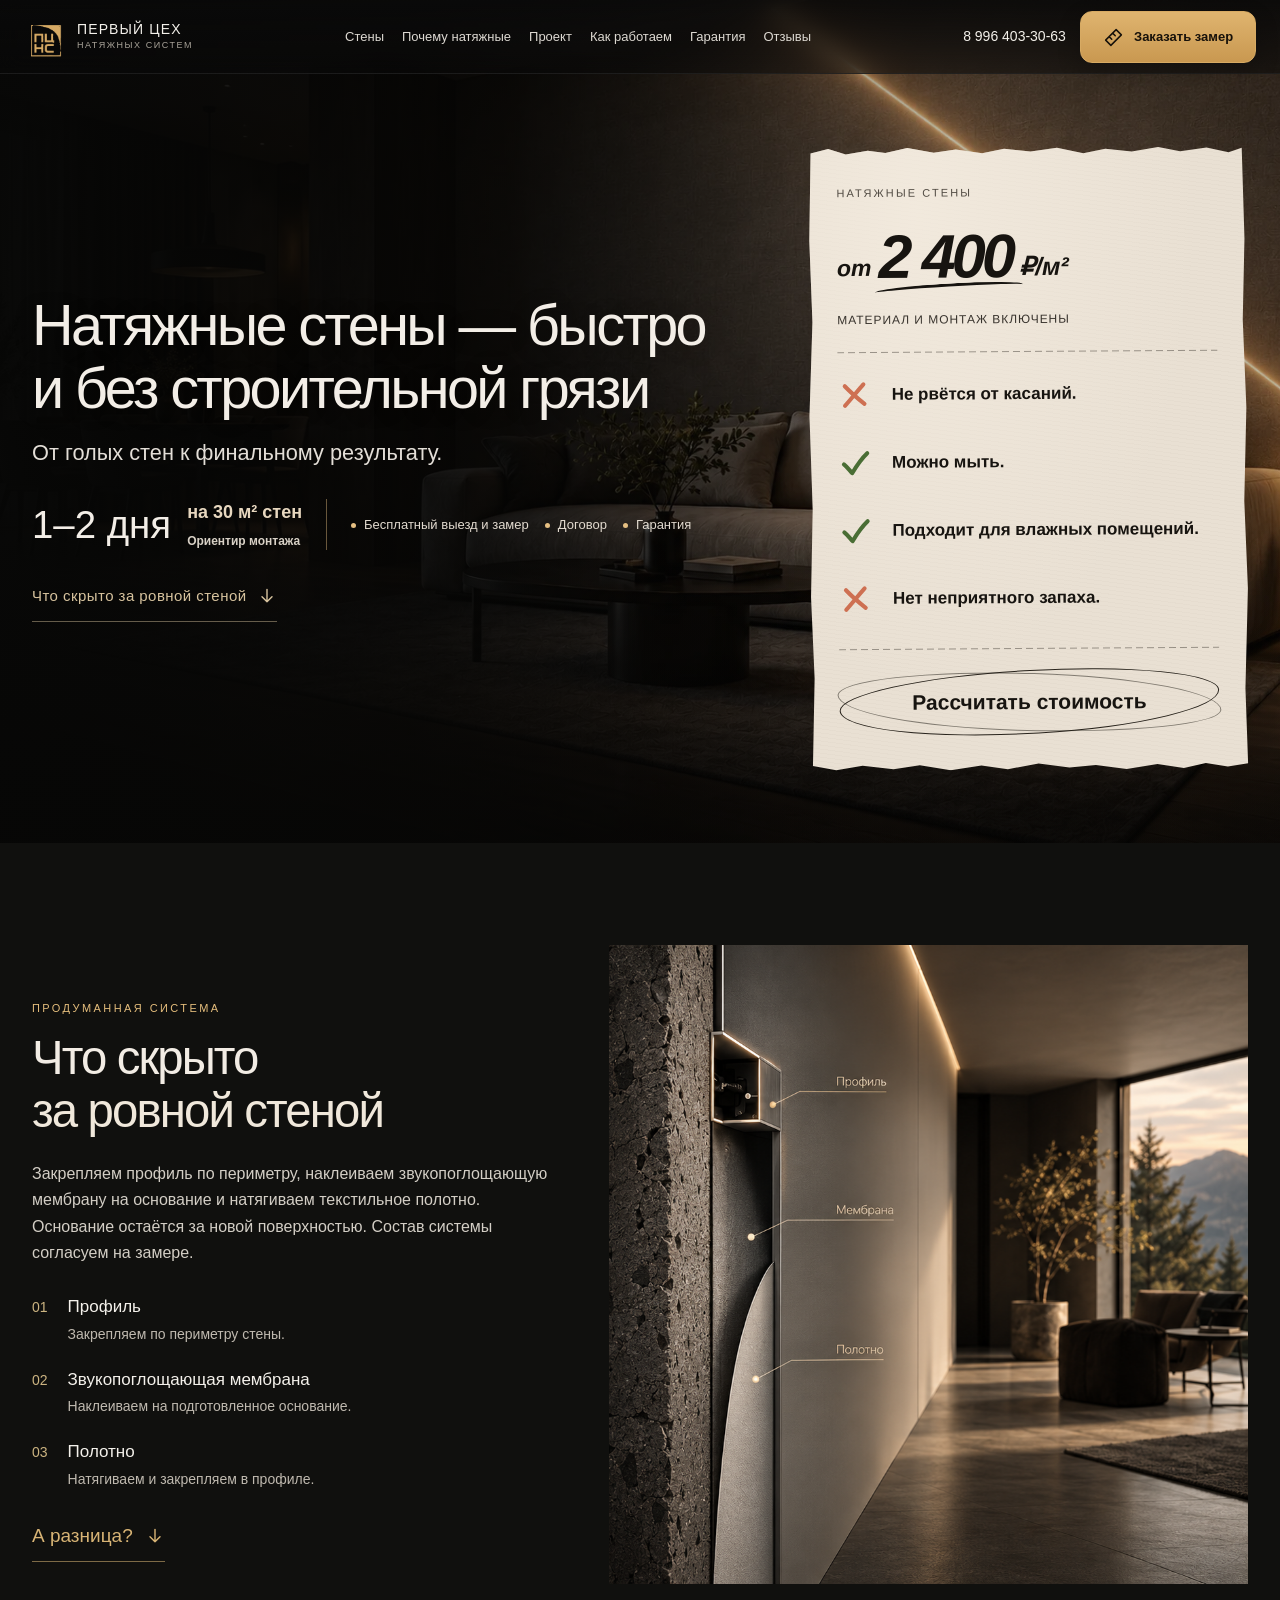
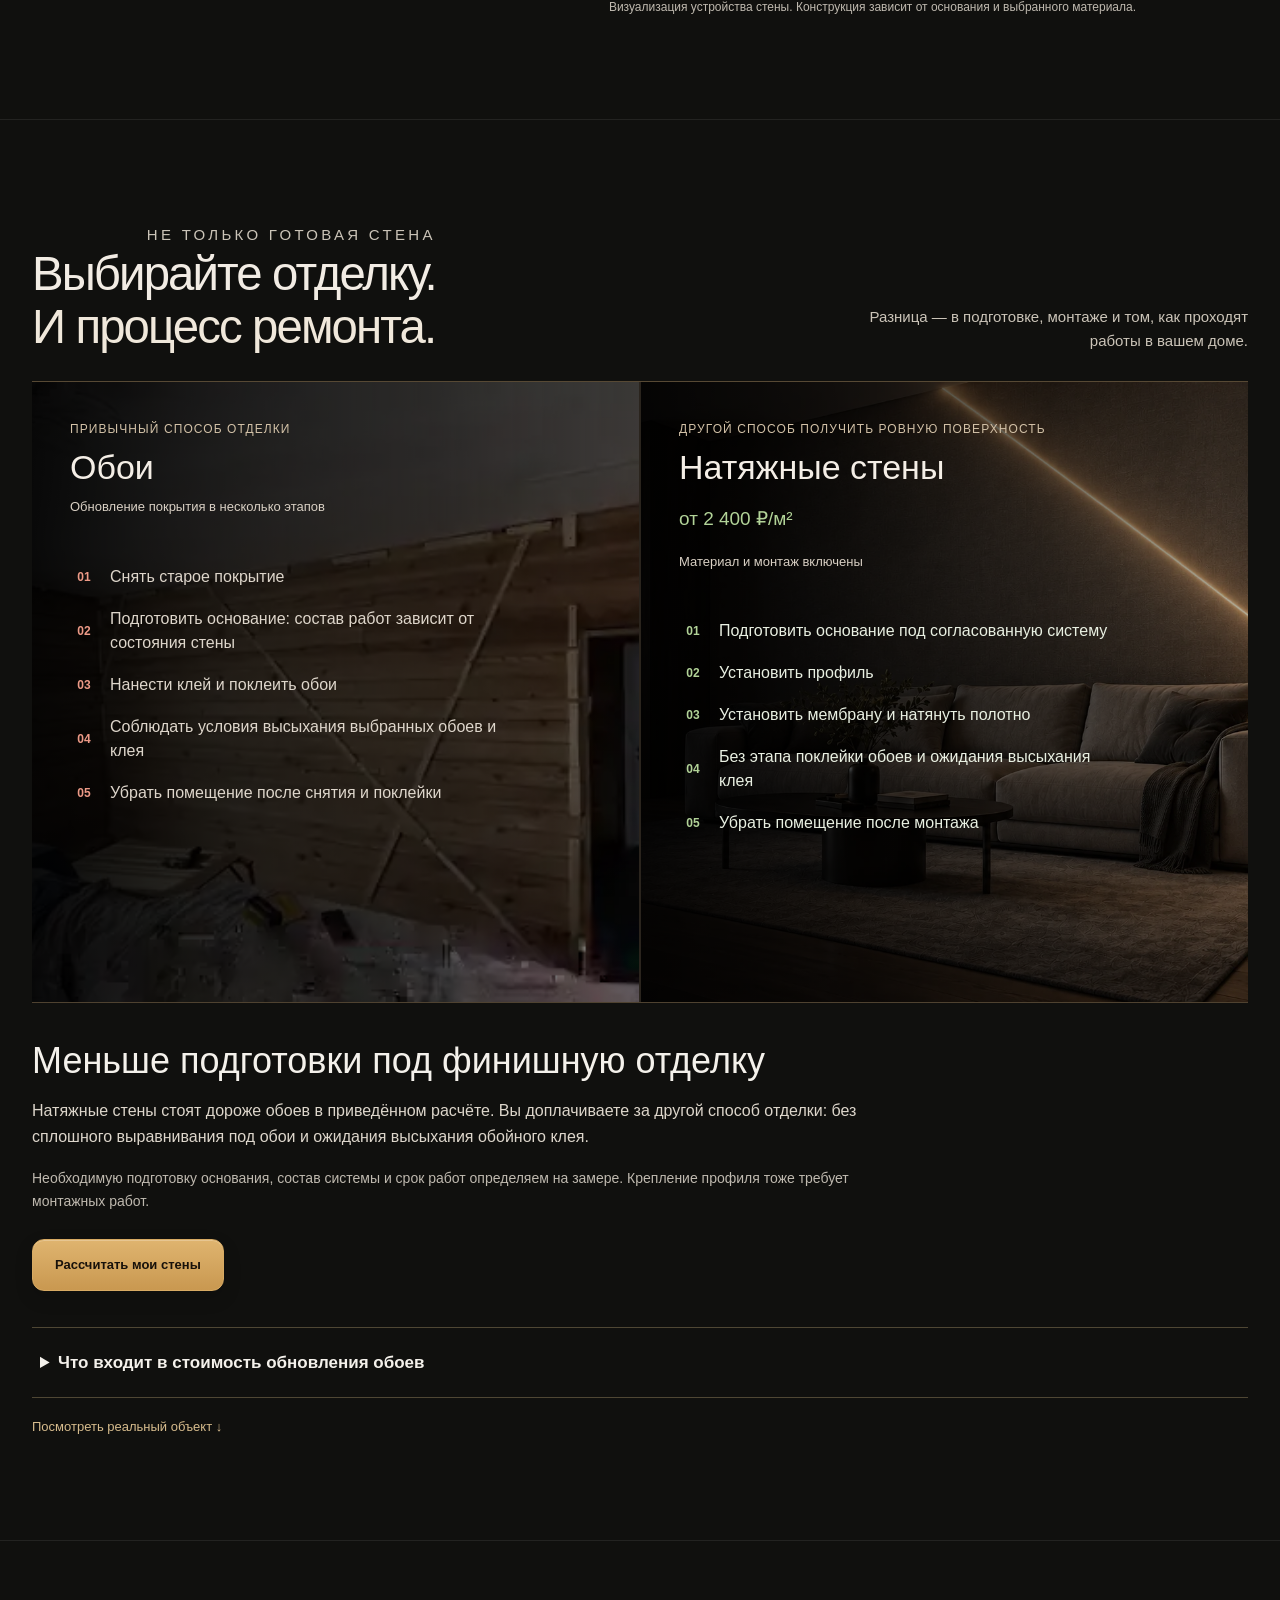
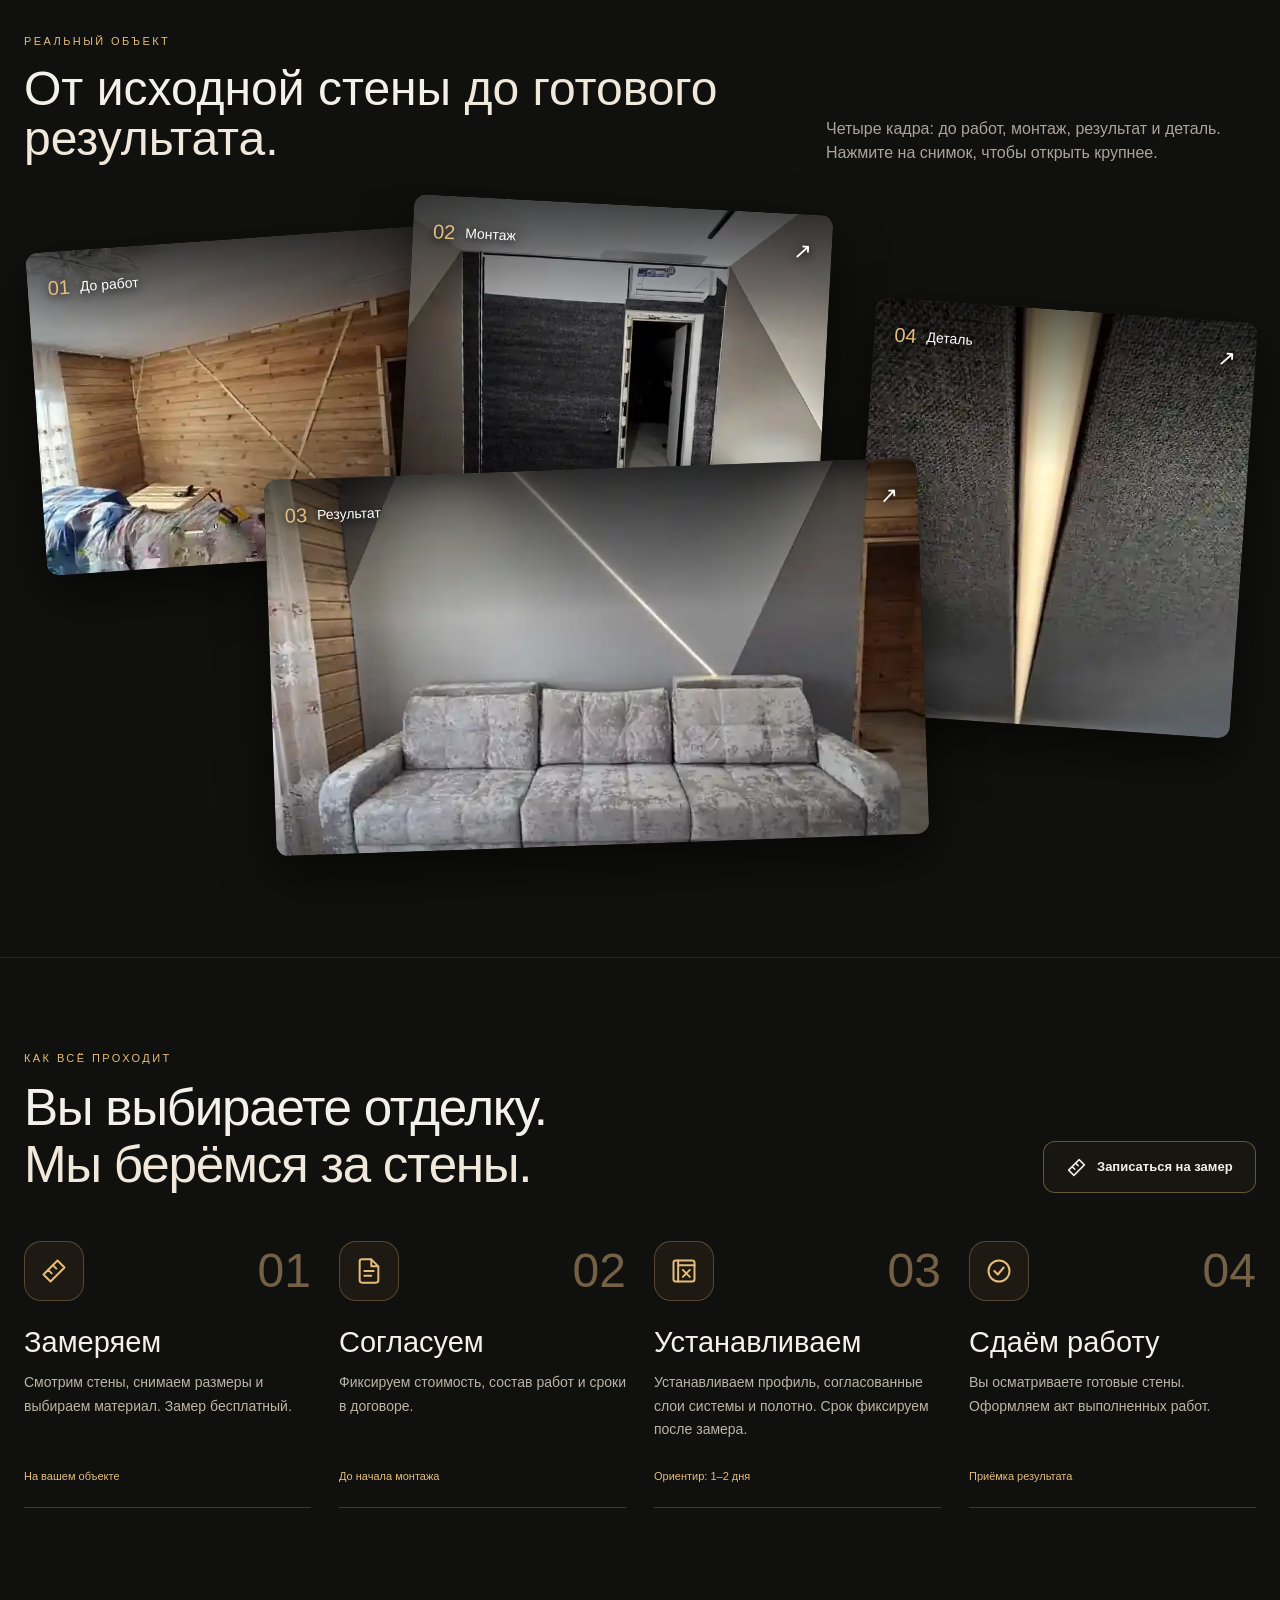
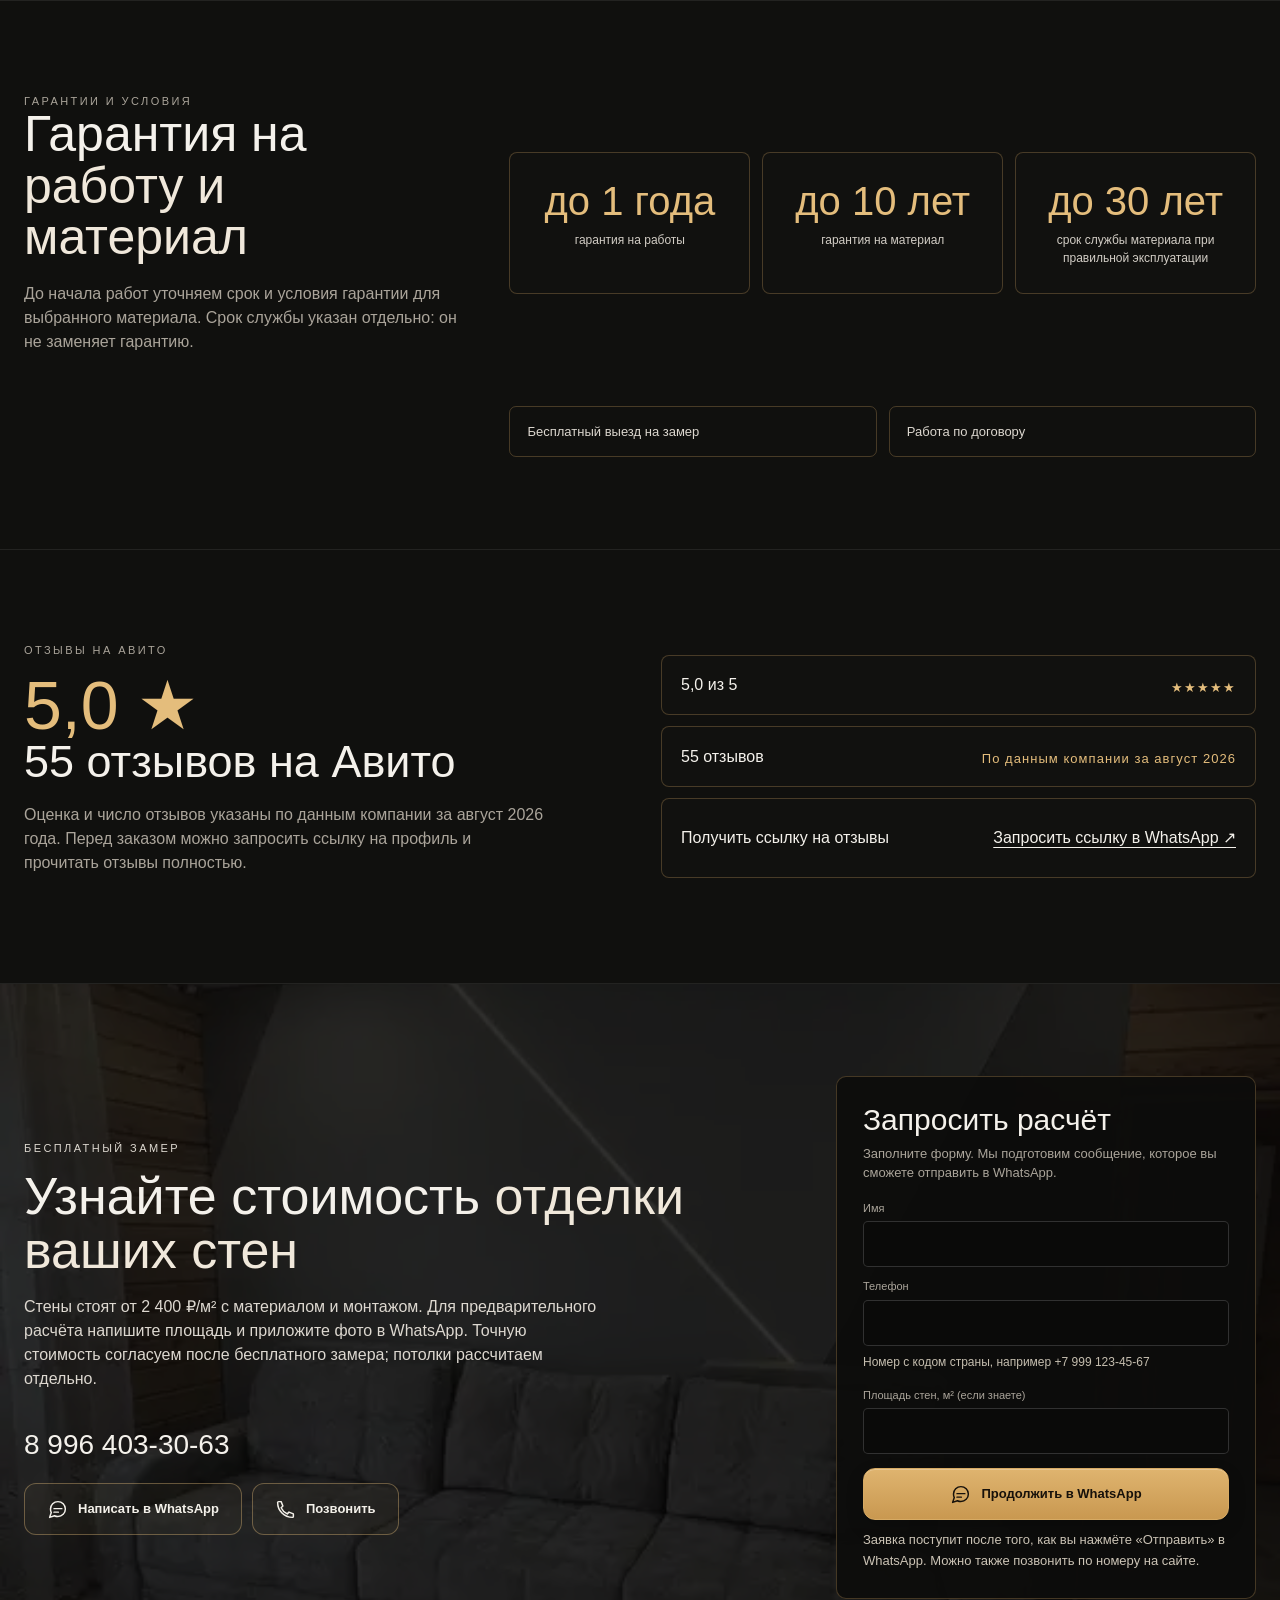
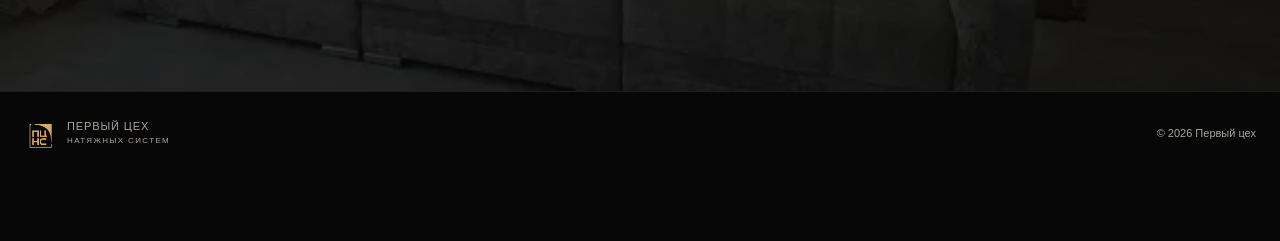
==== commit e4a9ab98: "Explain renovation process value and move wallpaper estimate into details" ====
--- a/index.html
+++ b/index.html
@@ -15,10 +15,10 @@
 .finish-compare .finish-row-head>div{font-size:14px}
 @media(max-width:840px){.finish-visuals{gap:16px}.finish-visuals figure{min-height:360px}.finish-visuals figcaption{padding:22px}.finish-compare .finish-card dd{font-size:15px}.finish-compare .finish-card dt{font-size:11px}}
 @media(max-width:600px){.finish-visuals{grid-template-columns:1fr}.finish-visuals figure{min-height:340px}.mount-detail{padding:10px}.mount-detail figcaption{font-size:14px}.wall-device-grid{min-width:0}}
-</style><link rel="stylesheet" href="revision-20260922.css?v=20260923-2"><link rel="stylesheet" href="sections-v2.css?v=20260923"><link rel="stylesheet" href="audit-20260923.css?v=4"></head><body>
+</style><link rel="stylesheet" href="revision-20260922.css?v=20260923-2"><link rel="stylesheet" href="sections-v2.css?v=20260923"><link rel="stylesheet" href="audit-20260923.css?v=5"></head><body>
 <header class="header"><div class="wrap header-in"><a class="brand" href="#top"><img src="assets/logo.png" alt="Логотип Первый цех"><span class="brand-text"><strong>Первый цех</strong><span>натяжных систем</span></span></a><nav class="nav"><a href="#walls">Стены</a><a href="#compare">Почему натяжные</a><a href="#case">Проект</a><a href="#process">Как работаем</a><a href="#guarantee">Гарантия</a><a href="#reviews">Отзывы</a></nav><div class="header-actions"><a class="phone" href="tel:+79964033063">8 996 403-30-63</a><a class="btn btn-primary attention-cue" href="#measure"><svg class="btn-icon" width="22" height="22" viewBox="0 0 24 24" fill="none" stroke="currentColor" stroke-width="1.7" stroke-linecap="round" stroke-linejoin="round" aria-hidden="true" focusable="false"><path d="m3 15 12-12 6 6L9 21l-6-6Z M7 11l3 3m1-7 3 3m1-7 3 3"/></svg><span class="btn-label">Заказать замер</span></a></div><button class="menu-btn" id="menuBtn" aria-expanded="false" aria-controls="mobilePanel" aria-label="Меню"><span></span></button></div></header>
 <div class="mobile-panel" id="mobilePanel" aria-hidden="true" inert><nav><a href="#walls">Стены</a><a href="#compare">Почему натяжные</a><a href="#case">Проект</a><a href="#process">Как работаем</a><a href="#guarantee">Гарантия</a><a href="#reviews">Отзывы</a></nav><div class="mobile-contact"><a class="btn btn-primary attention-cue" href="#measure"><svg class="btn-icon" width="22" height="22" viewBox="0 0 24 24" fill="none" stroke="currentColor" stroke-width="1.7" stroke-linecap="round" stroke-linejoin="round" aria-hidden="true" focusable="false"><path d="m3 15 12-12 6 6L9 21l-6-6Z M7 11l3 3m1-7 3 3m1-7 3 3"/></svg><span class="btn-label">Заказать замер</span></a><a class="btn ghost" href="tel:+79964033063"><svg class="btn-icon" width="22" height="22" viewBox="0 0 24 24" fill="none" stroke="currentColor" stroke-width="1.7" stroke-linecap="round" stroke-linejoin="round" aria-hidden="true" focusable="false"><path d="M7 3H4a1 1 0 0 0-1 1c0 9.4 7.6 17 17 17a1 1 0 0 0 1-1v-3l-5-2-2 2a14 14 0 0 1-7-7l2-2-2-5Z"/></svg><span class="btn-label">Позвонить · 8 996 403-30-63</span></a></div></div>
-<main id="top"><section class="hero hero-full hero-receipt-layout"><img class="full-section-image hero-full-image" src="assets/hero-interior-v2.webp?v=20260923-1" alt="" fetchpriority="high" decoding="async"><div class="wrap hero-receipt-grid"><div class="hero-receipt-copy"><h1 class="display">Натяжные стены — быстро и без строительной грязи</h1><p class="hero-receipt-lead">От голых стен к финальному результату.</p><div class="hero-receipt-facts"><div class="hero-time"><strong>1–2 дня</strong><span>на 30 м² стен<small>Ориентир монтажа</small></span></div><div class="hero-trust-line"><span>Бесплатный выезд и замер</span><span>Договор</span><span>Гарантия</span></div></div><a class="hero-down-link" href="#walls"><span>Что скрыто за ровной стеной</span><svg class="down-icon" width="20" height="20" viewBox="0 0 24 24" fill="none" stroke="currentColor" stroke-width="1.7" stroke-linecap="round" stroke-linejoin="round" aria-hidden="true"><path d="M12 4v15m-6-6 6 6 6-6"/></svg></a></div><aside class="receipt-card" aria-label="Стоимость и преимущества натяжных стен"><div class="receipt-kicker">Натяжные стены</div><div class="receipt-price"><small>от</small><strong>2 400</strong><span>₽/м²</span></div><div class="receipt-includes">Материал и монтаж включены</div><div class="receipt-rule" aria-hidden="true"></div><div class="receipt-benefits"><div><svg class="receipt-mark receipt-mark-no" viewBox="0 0 40 40" aria-hidden="true"><path d="M9 9c6 7 13 14 22 22M31 8C24 15 17 23 8 32"/></svg><b>Не рвётся от касаний.</b></div><div><svg class="receipt-mark receipt-mark-yes" viewBox="0 0 40 40" aria-hidden="true"><path d="M7 22c4 3 7 7 10 10C22 23 27 15 34 8"/></svg><b>Можно мыть.</b></div><div><svg class="receipt-mark receipt-mark-yes" viewBox="0 0 40 40" aria-hidden="true"><path d="M7 22c4 3 7 7 10 10C22 23 27 15 34 8"/></svg><b>Подходит для влажных помещений.</b></div><div><svg class="receipt-mark receipt-mark-no" viewBox="0 0 40 40" aria-hidden="true"><path d="M9 9c6 7 13 14 22 22M31 8C24 15 17 23 8 32"/></svg><b>Нет неприятного запаха.</b></div></div><div class="receipt-rule receipt-rule-bottom" aria-hidden="true"></div><a class="receipt-cta attention-cue" href="#measure">Рассчитать стоимость</a></aside></div></section><section class="section wall-system-v2" id="walls"><div class="wrap wall-system-grid"><div class="wall-system-copy"><p class="eyebrow">Продуманная система</p><h2>Что скрыто<br><span class="gold">за ровной стеной</span></h2><p>Закрепляем профиль по периметру, наклеиваем звукопоглощающую мембрану на основание и натягиваем текстильное полотно. Основание остаётся за новой поверхностью. Состав системы согласуем на замере.</p><ol class="system-steps"><li><span>01</span><div><b>Профиль</b><p>Закрепляем по периметру стены.</p></div></li><li><span>02</span><div><b>Звукопоглощающая мембрана</b><p>Наклеиваем на подготовленное основание.</p></div></li><li><span>03</span><div><b>Полотно</b><p>Натягиваем и закрепляем в профиле.</p></div></li></ol><a class="wall-scroll-link" href="#compare"><span>А разница?</span><svg class="down-icon" width="20" height="20" viewBox="0 0 24 24" fill="none" stroke="currentColor" stroke-width="1.7" stroke-linecap="round" stroke-linejoin="round" aria-hidden="true"><path d="M12 4v15m-6-6 6 6 6-6"/></svg></a></div><figure class="system-render" aria-label="Визуализация устройства натяжной стены"><div class="system-crop"><img src="assets/system-render-reference.png" width="1672" height="941" alt="Разрез стены: профиль, звукопоглощающая мембрана и наружное полотно" loading="lazy" decoding="async"></div><figcaption>Визуализация устройства стены. Конструкция зависит от основания и выбранного материала.</figcaption></figure></div></section><section class="section repair-compare-v2" id="compare"><div class="wrap"><div class="repair-compare-head"><div><p class="eyebrow">Разный подход — разный результат</p><h2>Сравните <span class="gold">весь ремонт</span></h2></div><p>Сравниваем состав работ и стоимость на одинаковую площадь.</p></div><div class="repair-compare-grid"><article class="repair-option repair-old"><img src="assets/before.webp?v=20260923-1" alt="Деревянное основание до отделки" loading="lazy" decoding="async"><div class="repair-overlay"></div><div class="repair-option-copy"><small>Обновление обоев · 9 м² стен</small><h3>Обои</h3><div class="repair-price"><strong style="color:inherit!important">6 950 ₽</strong></div><p class="repair-included">По перечисленным работам</p><dl class="cost-breakdown"><div><dt>Обои и поклейка</dt><dd>3 800 ₽</dd></div><div><dt>Снятие старых обоев</dt><dd>+1 350 ₽</dd></div><div><dt>Подготовка основания</dt><dd>+1 800 ₽</dd></div></dl><p class="unit-price">≈ 772 ₽/м² без клея и уборки</p><ul><li>Клей и уборка — дополнительно</li><li>Около 2–3 дней в этом примере</li></ul></div></article><article class="repair-option repair-new"><img src="assets/hero-interior-v2.webp?v=20260923-2" alt="Готовая современная комната с ровной текстильной стеной" loading="lazy" decoding="async"><div class="repair-overlay"></div><div class="repair-option-copy"><small>Натяжная стена · 9 м² стен</small><h3>от 21 600 ₽</h3><p class="unit-price">от 2 400 ₽/м²</p><p class="repair-included">Материал и монтаж включены</p><ul><li>Без сплошного выравнивания</li><li>Без шлифовки всей стены</li><li>Меньше этапов отделки</li><li>Срок для этого объекта — после замера</li></ul></div></article></div><div class="repair-note"><span>В этом примере обои дешевле. 6 950 ₽ — сумма перечисленных позиций, а не полная смета. 21 600 ₽ — расчёт по стартовой цене натяжной стены. Для точного сравнения нужны две сметы на одинаковое основание и полный состав работ.</span><a href="#case">Посмотреть реальный объект <svg class="down-icon" width="20" height="20" viewBox="0 0 24 24" fill="none" stroke="currentColor" stroke-width="1.7" stroke-linecap="round" stroke-linejoin="round" aria-hidden="true"><path d="M12 4v15m-6-6 6 6 6-6"/></svg></a></div></div></section><section class="section project-section" id="case"><div class="wrap"><div class="section-head project-head"><div><p class="eyebrow">Реальный объект</p><h2>От исходной стены <span class="gold">до готового результата.</span></h2></div><p>Четыре кадра: до работ, монтаж, результат и деталь. Нажмите на снимок, чтобы открыть крупнее.</p></div><div class="project-collage" aria-label="Четыре фотографии отделки стены"><button class="collage-shot collage-before" type="button" data-photo-src="assets/before.webp" data-photo-caption="Исходная деревянная стена" aria-label="Открыть фото: Исходная деревянная стена"><img src="assets/before.webp" alt="Исходная деревянная стена" loading="lazy" decoding="async"><span class="collage-label"><small>01</small><strong>До работ</strong><span aria-hidden="true">↗</span></span></button><button class="collage-shot collage-process" type="button" data-photo-src="assets/process.webp" data-photo-caption="Подготовка и монтаж полотна" aria-label="Открыть фото: Подготовка и монтаж полотна"><img src="assets/process.webp" alt="Подготовка и монтаж полотна" loading="lazy" decoding="async"><span class="collage-label"><small>02</small><strong>Монтаж</strong><span aria-hidden="true">↗</span></span></button><button class="collage-shot collage-after" type="button" data-photo-src="assets/after.webp" data-photo-caption="Готовая стена со световой линией" aria-label="Открыть фото: Готовая стена со световой линией"><img src="assets/after.webp" alt="Готовая стена со световой линией" loading="lazy" decoding="async"><span class="collage-label"><small>03</small><strong>Результат</strong><span aria-hidden="true">↗</span></span></button><button class="collage-shot collage-detail" type="button" data-photo-src="assets/detail.webp" data-photo-caption="Фактура полотна и световая линия" aria-label="Открыть фото: Фактура полотна и световая линия"><img src="assets/detail.webp" alt="Фактура полотна и световая линия" loading="lazy" decoding="async"><span class="collage-label"><small>04</small><strong>Деталь</strong><span aria-hidden="true">↗</span></span></button></div></div></section><section class="section process-refresh" id="process"><div class="wrap"><div class="process-heading"><div><p class="eyebrow">Как всё проходит</p><h2>Вы выбираете отделку.<br><span class="gold">Мы берёмся за стены.</span></h2></div><a class="btn ghost" href="#measure"><svg class="btn-icon" width="22" height="22" viewBox="0 0 24 24" fill="none" stroke="currentColor" stroke-width="1.7" stroke-linecap="round" stroke-linejoin="round" aria-hidden="true" focusable="false"><path d="m3 15 12-12 6 6L9 21l-6-6Z M7 11l3 3m1-7 3 3m1-7 3 3"/></svg><span class="btn-label">Записаться на замер</span></a></div><ol class="order-steps"><li class="order-step"><div class="order-step-top"><span class="order-icon"><svg class="step-svg" width="22" height="22" viewBox="0 0 24 24" fill="none" stroke="currentColor" stroke-width="1.7" stroke-linecap="round" stroke-linejoin="round" aria-hidden="true" focusable="false"><path d="m3 15 12-12 6 6L9 21l-6-6Z M7 11l3 3m1-7 3 3m1-7 3 3"/></svg></span><span class="order-number">01</span></div><h3>Замеряем</h3><p>Смотрим стены, снимаем размеры и выбираем материал. Замер бесплатный.</p><small>На вашем объекте</small></li><li class="order-step"><div class="order-step-top"><span class="order-icon"><svg class="step-svg" width="22" height="22" viewBox="0 0 24 24" fill="none" stroke="currentColor" stroke-width="1.7" stroke-linecap="round" stroke-linejoin="round" aria-hidden="true" focusable="false"><path d="M14 2H6a2 2 0 0 0-2 2v16a2 2 0 0 0 2 2h12a2 2 0 0 0 2-2V8l-6-6Z M14 2v6h6M8 12h8m-8 4h6"/></svg></span><span class="order-number">02</span></div><h3>Согласуем</h3><p>Фиксируем стоимость, состав работ и сроки в договоре.</p><small>До начала монтажа</small></li><li class="order-step"><div class="order-step-top"><span class="order-icon"><svg class="step-svg" width="22" height="22" viewBox="0 0 24 24" fill="none" stroke="currentColor" stroke-width="1.7" stroke-linecap="round" stroke-linejoin="round" aria-hidden="true" focusable="false"><rect x="3" y="3" width="18" height="18" rx="2"/><path d="M7 3v18M7 7h14m-10 4 6 6m0-6-6 6"/></svg></span><span class="order-number">03</span></div><h3>Устанавливаем</h3><p>Устанавливаем профиль, согласованные слои системы и полотно. Срок фиксируем после замера.</p><small>Ориентир: 1–2 дня</small></li><li class="order-step"><div class="order-step-top"><span class="order-icon"><svg class="step-svg" width="22" height="22" viewBox="0 0 24 24" fill="none" stroke="currentColor" stroke-width="1.7" stroke-linecap="round" stroke-linejoin="round" aria-hidden="true" focusable="false"><circle cx="12" cy="12" r="9"/><path d="m8 12 3 3 5-6"/></svg></span><span class="order-number">04</span></div><h3>Сдаём работу</h3><p>Вы осматриваете готовые стены. Оформляем акт выполненных работ.</p><small>Приёмка результата</small></li></ol></div></section><section class="section guarantee" id="guarantee"><div class="wrap guarantee-grid"><div class="guarantee-copy"><p class="eyebrow">Гарантии и условия</p><h2>Гарантия на <span class="gold">работу и материал</span></h2><p>До начала работ уточняем срок и условия гарантии для выбранного материала. Срок службы указан отдельно: он не заменяет гарантию.</p></div><div class="metrics"><div class="metric"><strong>до 1 года</strong><span>гарантия на работы</span></div><div class="metric"><strong>до 10 лет</strong><span>гарантия на материал</span></div><div class="metric"><strong>до 30 лет</strong><span>срок службы материала при правильной эксплуатации</span></div></div><div class="guarantee-notes"><div class="note">Бесплатный выезд на замер</div><div class="note">Работа по договору</div></div></div></section>
+<main id="top"><section class="hero hero-full hero-receipt-layout"><img class="full-section-image hero-full-image" src="assets/hero-interior-v2.webp?v=20260923-1" alt="" fetchpriority="high" decoding="async"><div class="wrap hero-receipt-grid"><div class="hero-receipt-copy"><h1 class="display">Натяжные стены — быстро и без строительной грязи</h1><p class="hero-receipt-lead">От голых стен к финальному результату.</p><div class="hero-receipt-facts"><div class="hero-time"><strong>1–2 дня</strong><span>на 30 м² стен<small>Ориентир монтажа</small></span></div><div class="hero-trust-line"><span>Бесплатный выезд и замер</span><span>Договор</span><span>Гарантия</span></div></div><a class="hero-down-link" href="#walls"><span>Что скрыто за ровной стеной</span><svg class="down-icon" width="20" height="20" viewBox="0 0 24 24" fill="none" stroke="currentColor" stroke-width="1.7" stroke-linecap="round" stroke-linejoin="round" aria-hidden="true"><path d="M12 4v15m-6-6 6 6 6-6"/></svg></a></div><aside class="receipt-card" aria-label="Стоимость и преимущества натяжных стен"><div class="receipt-kicker">Натяжные стены</div><div class="receipt-price"><small>от</small><strong>2 400</strong><span>₽/м²</span></div><div class="receipt-includes">Материал и монтаж включены</div><div class="receipt-rule" aria-hidden="true"></div><div class="receipt-benefits"><div><svg class="receipt-mark receipt-mark-no" viewBox="0 0 40 40" aria-hidden="true"><path d="M9 9c6 7 13 14 22 22M31 8C24 15 17 23 8 32"/></svg><b>Не рвётся от касаний.</b></div><div><svg class="receipt-mark receipt-mark-yes" viewBox="0 0 40 40" aria-hidden="true"><path d="M7 22c4 3 7 7 10 10C22 23 27 15 34 8"/></svg><b>Можно мыть.</b></div><div><svg class="receipt-mark receipt-mark-yes" viewBox="0 0 40 40" aria-hidden="true"><path d="M7 22c4 3 7 7 10 10C22 23 27 15 34 8"/></svg><b>Подходит для влажных помещений.</b></div><div><svg class="receipt-mark receipt-mark-no" viewBox="0 0 40 40" aria-hidden="true"><path d="M9 9c6 7 13 14 22 22M31 8C24 15 17 23 8 32"/></svg><b>Нет неприятного запаха.</b></div></div><div class="receipt-rule receipt-rule-bottom" aria-hidden="true"></div><a class="receipt-cta attention-cue" href="#measure">Рассчитать стоимость</a></aside></div></section><section class="section wall-system-v2" id="walls"><div class="wrap wall-system-grid"><div class="wall-system-copy"><p class="eyebrow">Продуманная система</p><h2>Что скрыто<br><span class="gold">за ровной стеной</span></h2><p>Закрепляем профиль по периметру, наклеиваем звукопоглощающую мембрану на основание и натягиваем текстильное полотно. Основание остаётся за новой поверхностью. Состав системы согласуем на замере.</p><ol class="system-steps"><li><span>01</span><div><b>Профиль</b><p>Закрепляем по периметру стены.</p></div></li><li><span>02</span><div><b>Звукопоглощающая мембрана</b><p>Наклеиваем на подготовленное основание.</p></div></li><li><span>03</span><div><b>Полотно</b><p>Натягиваем и закрепляем в профиле.</p></div></li></ol><a class="wall-scroll-link" href="#compare"><span>А разница?</span><svg class="down-icon" width="20" height="20" viewBox="0 0 24 24" fill="none" stroke="currentColor" stroke-width="1.7" stroke-linecap="round" stroke-linejoin="round" aria-hidden="true"><path d="M12 4v15m-6-6 6 6 6-6"/></svg></a></div><figure class="system-render" aria-label="Визуализация устройства натяжной стены"><div class="system-crop"><img src="assets/system-render-reference.png" width="1672" height="941" alt="Разрез стены: профиль, звукопоглощающая мембрана и наружное полотно" loading="lazy" decoding="async"></div><figcaption>Визуализация устройства стены. Конструкция зависит от основания и выбранного материала.</figcaption></figure></div></section><section class="section repair-compare-v2" id="compare"><div class="wrap"><div class="repair-compare-head"><div><p class="eyebrow">Не только готовая стена</p><h2>Выбирайте отделку.<br><span class="gold">И процесс ремонта.</span></h2></div><p>Разница — в подготовке, монтаже и том, как проходят работы в вашем доме.</p></div><div class="repair-compare-grid"><article class="repair-option repair-old"><img src="assets/before.webp" alt="Основание до отделки" loading="lazy" decoding="async"><div class="repair-overlay"></div><div class="repair-option-copy"><small>Привычный способ отделки</small><h3>Обои</h3><p class="repair-included">Обновление покрытия в несколько этапов</p><ol class="repair-stages"><li>Снять старое покрытие</li><li>Подготовить основание: состав работ зависит от состояния стены</li><li>Нанести клей и поклеить обои</li><li>Соблюдать условия высыхания выбранных обоев и клея</li><li>Убрать помещение после снятия и поклейки</li></ol></div></article><article class="repair-option repair-new"><img src="assets/hero-interior-v2.webp" alt="Визуализация интерьера с натяжной стеной" loading="lazy" decoding="async"><div class="repair-overlay"></div><div class="repair-option-copy"><small>Другой способ получить ровную поверхность</small><h3>Натяжные стены</h3><p class="unit-price">от 2 400 ₽/м²</p><p class="repair-included">Материал и монтаж включены</p><ol class="repair-stages"><li>Подготовить основание под согласованную систему</li><li>Установить профиль</li><li>Установить мембрану и натянуть полотно</li><li>Без этапа поклейки обоев и ожидания высыхания клея</li><li>Убрать помещение после монтажа</li></ol></div></article></div><div class="repair-value"><h3>Меньше подготовки под финишную отделку</h3><p>Натяжные стены стоят дороже обоев в приведённом расчёте. Вы доплачиваете за другой способ отделки: без сплошного выравнивания под обои и ожидания высыхания обойного клея.</p><p class="repair-value-note">Необходимую подготовку основания, состав системы и срок работ определяем на замере. Крепление профиля тоже требует монтажных работ.</p><a class="btn btn-primary" href="#measure">Рассчитать мои стены</a></div><details class="wallpaper-estimate"><summary>Что входит в стоимость обновления обоев</summary><div class="estimate-body"><p>Пример расчёта на 9 м² стен по предоставленным расценкам. Это не универсальный прайс.</p><dl class="cost-breakdown"><div><dt>Обои: один рулон на 9 м²</dt><dd>2 000 ₽</dd></div><div><dt>Поклейка: 200 ₽ × 9 м²</dt><dd>1 800 ₽</dd></div><div><dt>Снятие старых обоев: 150 ₽ × 9 м²</dt><dd>1 350 ₽</dd></div><div><dt>Подготовка основания: условно 200 ₽ × 9 м²</dt><dd>1 800 ₽</dd></div></dl><p><strong>Всего по этим позициям: 6 950 ₽, или около 772 ₽/м².</strong> Клей и уборка не учтены. Реальный расход обоев зависит от высоты стен, проёмов и подгонки рисунка.</p><p>Грунтовка и выравнивание — разные работы: их необходимость и стоимость уточняются отдельно. В исходном примере на обновление обоев отведено 2–3 дня с уборкой; срок зависит от состояния стены и материалов.</p><p>Натяжная стена той же площади по стартовой цене: <strong>от 21 600 ₽</strong> с материалом и монтажом. В этом примере обои дешевле; для точного сравнения нужны две полные сметы на один объект.</p></div></details><div class="repair-note"><a href="#case">Посмотреть реальный объект ↓</a></div></div></section><section class="section project-section" id="case"><div class="wrap"><div class="section-head project-head"><div><p class="eyebrow">Реальный объект</p><h2>От исходной стены <span class="gold">до готового результата.</span></h2></div><p>Четыре кадра: до работ, монтаж, результат и деталь. Нажмите на снимок, чтобы открыть крупнее.</p></div><div class="project-collage" aria-label="Четыре фотографии отделки стены"><button class="collage-shot collage-before" type="button" data-photo-src="assets/before.webp" data-photo-caption="Исходная деревянная стена" aria-label="Открыть фото: Исходная деревянная стена"><img src="assets/before.webp" alt="Исходная деревянная стена" loading="lazy" decoding="async"><span class="collage-label"><small>01</small><strong>До работ</strong><span aria-hidden="true">↗</span></span></button><button class="collage-shot collage-process" type="button" data-photo-src="assets/process.webp" data-photo-caption="Подготовка и монтаж полотна" aria-label="Открыть фото: Подготовка и монтаж полотна"><img src="assets/process.webp" alt="Подготовка и монтаж полотна" loading="lazy" decoding="async"><span class="collage-label"><small>02</small><strong>Монтаж</strong><span aria-hidden="true">↗</span></span></button><button class="collage-shot collage-after" type="button" data-photo-src="assets/after.webp" data-photo-caption="Готовая стена со световой линией" aria-label="Открыть фото: Готовая стена со световой линией"><img src="assets/after.webp" alt="Готовая стена со световой линией" loading="lazy" decoding="async"><span class="collage-label"><small>03</small><strong>Результат</strong><span aria-hidden="true">↗</span></span></button><button class="collage-shot collage-detail" type="button" data-photo-src="assets/detail.webp" data-photo-caption="Фактура полотна и световая линия" aria-label="Открыть фото: Фактура полотна и световая линия"><img src="assets/detail.webp" alt="Фактура полотна и световая линия" loading="lazy" decoding="async"><span class="collage-label"><small>04</small><strong>Деталь</strong><span aria-hidden="true">↗</span></span></button></div></div></section><section class="section process-refresh" id="process"><div class="wrap"><div class="process-heading"><div><p class="eyebrow">Как всё проходит</p><h2>Вы выбираете отделку.<br><span class="gold">Мы берёмся за стены.</span></h2></div><a class="btn ghost" href="#measure"><svg class="btn-icon" width="22" height="22" viewBox="0 0 24 24" fill="none" stroke="currentColor" stroke-width="1.7" stroke-linecap="round" stroke-linejoin="round" aria-hidden="true" focusable="false"><path d="m3 15 12-12 6 6L9 21l-6-6Z M7 11l3 3m1-7 3 3m1-7 3 3"/></svg><span class="btn-label">Записаться на замер</span></a></div><ol class="order-steps"><li class="order-step"><div class="order-step-top"><span class="order-icon"><svg class="step-svg" width="22" height="22" viewBox="0 0 24 24" fill="none" stroke="currentColor" stroke-width="1.7" stroke-linecap="round" stroke-linejoin="round" aria-hidden="true" focusable="false"><path d="m3 15 12-12 6 6L9 21l-6-6Z M7 11l3 3m1-7 3 3m1-7 3 3"/></svg></span><span class="order-number">01</span></div><h3>Замеряем</h3><p>Смотрим стены, снимаем размеры и выбираем материал. Замер бесплатный.</p><small>На вашем объекте</small></li><li class="order-step"><div class="order-step-top"><span class="order-icon"><svg class="step-svg" width="22" height="22" viewBox="0 0 24 24" fill="none" stroke="currentColor" stroke-width="1.7" stroke-linecap="round" stroke-linejoin="round" aria-hidden="true" focusable="false"><path d="M14 2H6a2 2 0 0 0-2 2v16a2 2 0 0 0 2 2h12a2 2 0 0 0 2-2V8l-6-6Z M14 2v6h6M8 12h8m-8 4h6"/></svg></span><span class="order-number">02</span></div><h3>Согласуем</h3><p>Фиксируем стоимость, состав работ и сроки в договоре.</p><small>До начала монтажа</small></li><li class="order-step"><div class="order-step-top"><span class="order-icon"><svg class="step-svg" width="22" height="22" viewBox="0 0 24 24" fill="none" stroke="currentColor" stroke-width="1.7" stroke-linecap="round" stroke-linejoin="round" aria-hidden="true" focusable="false"><rect x="3" y="3" width="18" height="18" rx="2"/><path d="M7 3v18M7 7h14m-10 4 6 6m0-6-6 6"/></svg></span><span class="order-number">03</span></div><h3>Устанавливаем</h3><p>Устанавливаем профиль, согласованные слои системы и полотно. Срок фиксируем после замера.</p><small>Ориентир: 1–2 дня</small></li><li class="order-step"><div class="order-step-top"><span class="order-icon"><svg class="step-svg" width="22" height="22" viewBox="0 0 24 24" fill="none" stroke="currentColor" stroke-width="1.7" stroke-linecap="round" stroke-linejoin="round" aria-hidden="true" focusable="false"><circle cx="12" cy="12" r="9"/><path d="m8 12 3 3 5-6"/></svg></span><span class="order-number">04</span></div><h3>Сдаём работу</h3><p>Вы осматриваете готовые стены. Оформляем акт выполненных работ.</p><small>Приёмка результата</small></li></ol></div></section><section class="section guarantee" id="guarantee"><div class="wrap guarantee-grid"><div class="guarantee-copy"><p class="eyebrow">Гарантии и условия</p><h2>Гарантия на <span class="gold">работу и материал</span></h2><p>До начала работ уточняем срок и условия гарантии для выбранного материала. Срок службы указан отдельно: он не заменяет гарантию.</p></div><div class="metrics"><div class="metric"><strong>до 1 года</strong><span>гарантия на работы</span></div><div class="metric"><strong>до 10 лет</strong><span>гарантия на материал</span></div><div class="metric"><strong>до 30 лет</strong><span>срок службы материала при правильной эксплуатации</span></div></div><div class="guarantee-notes"><div class="note">Бесплатный выезд на замер</div><div class="note">Работа по договору</div></div></div></section>
 <section class="section" id="reviews"><div class="wrap reviews-grid"><div class="rating-copy"><p class="eyebrow">Отзывы на Авито</p><h2><span class="rating">5,0 ★</span><br>55 отзывов на Авито</h2><p>Оценка и число отзывов указаны по данным компании за август 2026 года. Перед заказом можно запросить ссылку на профиль и прочитать отзывы полностью.</p></div><div class="review-points"><div class="review-point"><b>5,0 из 5</b><span>★★★★★</span></div><div class="review-point"><b>55 отзывов</b><span>По данным компании за август 2026</span></div><div class="review-point"><b>Получить ссылку на отзывы</b><a href="https://wa.me/79964033063?text=%D0%97%D0%B4%D1%80%D0%B0%D0%B2%D1%81%D1%82%D0%B2%D1%83%D0%B9%D1%82%D0%B5!%20%D0%9F%D1%80%D0%B8%D1%88%D0%BB%D0%B8%D1%82%D0%B5%2C%20%D0%BF%D0%BE%D0%B6%D0%B0%D0%BB%D1%83%D0%B9%D1%81%D1%82%D0%B0%2C%20%D1%81%D1%81%D1%8B%D0%BB%D0%BA%D1%83%20%D0%BD%D0%B0%20%D0%B2%D0%B0%D1%88%20%D0%BF%D1%80%D0%BE%D1%84%D0%B8%D0%BB%D1%8C%20%D0%90%D0%B2%D0%B8%D1%82%D0%BE%20%D1%81%20%D0%BE%D1%82%D0%B7%D1%8B%D0%B2%D0%B0%D0%BC%D0%B8." target="_blank" rel="noopener">Запросить ссылку в WhatsApp ↗</a></div></div></div></section>
 <section class="section cta" id="measure"><div class="cta-bg"><img src="assets/hero.webp" alt=""></div><div class="wrap cta-in"><div class="cta-copy"><p class="eyebrow">Бесплатный замер</p><h2>Узнайте стоимость <span class="gold">отделки ваших стен</span></h2><p>Стены стоят от 2 400 ₽/м² с материалом и монтажом. Для предварительного расчёта напишите площадь и приложите фото в WhatsApp. Точную стоимость согласуем после бесплатного замера; потолки рассчитаем отдельно.</p><a class="cta-phone" href="tel:+79964033063">8 996 403-30-63</a><div class="contact-actions"><a class="btn ghost" href="https://wa.me/79964033063" target="_blank" rel="noopener"><svg class="btn-icon" width="22" height="22" viewBox="0 0 24 24" fill="none" stroke="currentColor" stroke-width="1.7" stroke-linecap="round" stroke-linejoin="round" aria-hidden="true" focusable="false"><path d="M21 11.5a8.5 8.5 0 0 1-8.5 8.5 9 9 0 0 1-4-.9L3 21l1.9-5.5a9 9 0 0 1-.9-4A8.5 8.5 0 0 1 12.5 3 8.5 8.5 0 0 1 21 11.5Z"/><path d="M8 11h9m-9 4h5"/></svg><span class="btn-label">Написать в WhatsApp</span></a><a class="btn ghost" href="tel:+79964033063"><svg class="btn-icon" width="22" height="22" viewBox="0 0 24 24" fill="none" stroke="currentColor" stroke-width="1.7" stroke-linecap="round" stroke-linejoin="round" aria-hidden="true" focusable="false"><path d="M7 3H4a1 1 0 0 0-1 1c0 9.4 7.6 17 17 17a1 1 0 0 0 1-1v-3l-5-2-2 2a14 14 0 0 1-7-7l2-2-2-5Z"/></svg><span class="btn-label">Позвонить</span></a></div></div><form class="form" id="leadForm"><h3>Запросить расчёт</h3><p>Заполните форму. Мы подготовим сообщение, которое вы сможете отправить в WhatsApp.</p><div class="field"><label for="name">Имя</label><input id="name" name="name" autocomplete="name" maxlength="80" required></div><div class="field"><label for="phone">Телефон</label><input id="phone" name="phone" type="tel" autocomplete="tel" inputmode="tel" maxlength="24" required aria-describedby="phoneHint"></div><small id="phoneHint">Номер с кодом страны, например +7 999 123-45-67</small><div class="field"><label for="area">Площадь стен, м² (если знаете)</label><input id="area" name="area" inputmode="decimal" maxlength="12"></div><button class="btn btn-primary attention-cue" type="submit"><svg class="btn-icon" width="22" height="22" viewBox="0 0 24 24" fill="none" stroke="currentColor" stroke-width="1.7" stroke-linecap="round" stroke-linejoin="round" aria-hidden="true" focusable="false"><path d="M21 11.5a8.5 8.5 0 0 1-8.5 8.5 9 9 0 0 1-4-.9L3 21l1.9-5.5a9 9 0 0 1-.9-4A8.5 8.5 0 0 1 12.5 3 8.5 8.5 0 0 1 21 11.5Z"/><path d="M8 11h9m-9 4h5"/></svg><span class="btn-label">Продолжить в WhatsApp</span></button><div class="form-note">Заявка поступит после того, как вы нажмёте «Отправить» в WhatsApp. Можно также позвонить по номеру на сайте.</div></form></div></section></main>
 <div class="project-lightbox" id="projectLightbox" aria-hidden="true" inert role="dialog" aria-modal="true" aria-label="Фотография проекта"><button class="lightbox-close" id="lightboxClose" type="button" aria-label="Закрыть">×</button><figure><img id="lightboxImage" alt=""><figcaption id="lightboxCaption"></figcaption></figure></div><footer class="footer"><div class="wrap footer-in"><a class="brand" href="#top"><img src="assets/logo.png" alt=""><span class="brand-text"><strong>Первый цех</strong><span>натяжных систем</span></span></a><div>© <span id="year"></span> Первый цех</div></div></footer><div class="mobile-cta"><a class="btn ghost" href="tel:+79964033063"><svg class="btn-icon" width="22" height="22" viewBox="0 0 24 24" fill="none" stroke="currentColor" stroke-width="1.7" stroke-linecap="round" stroke-linejoin="round" aria-hidden="true" focusable="false"><path d="M7 3H4a1 1 0 0 0-1 1c0 9.4 7.6 17 17 17a1 1 0 0 0 1-1v-3l-5-2-2 2a14 14 0 0 1-7-7l2-2-2-5Z"/></svg><span class="btn-label">Позвонить</span></a><a class="btn btn-primary attention-cue" href="#measure"><svg class="btn-icon" width="22" height="22" viewBox="0 0 24 24" fill="none" stroke="currentColor" stroke-width="1.7" stroke-linecap="round" stroke-linejoin="round" aria-hidden="true" focusable="false"><rect x="5" y="2" width="14" height="20" rx="3"/><path d="M8 6h8M8 11h1m6 0h1m-8 4h1m6 0h1m-8 4h1m6 0h1"/></svg><span class="btn-label">Рассчитать</span></a></div>
--- a/audit-20260923.css
+++ b/audit-20260923.css
@@ -85,3 +85,11 @@
 }
 .review-point{display:flex;flex-wrap:wrap;align-items:center;gap:10px 20px;justify-content:space-between}
 .review-point a{display:inline-block;min-height:44px;padding-block:10px;text-decoration:underline;text-underline-offset:4px}
+
+/* Compare the work involved; keep the example estimate available in full. */
+.repair-stages{list-style:none;counter-reset:stage;padding:0;margin:24px 0 0;display:grid;gap:18px}
+.repair-stages li{counter-increment:stage;display:grid!important;grid-template-columns:28px minmax(0,1fr);gap:12px;line-height:1.5!important;margin:0!important;padding:0!important}
+.repair-option .repair-stages li:before{content:counter(stage,decimal-leading-zero)!important;position:static!important;width:auto!important;height:auto!important;border:0!important;font-size:12px;line-height:24px;border-radius:0!important}
+.repair-value{padding:36px 0;max-width:850px}.repair-value h3{font-size:clamp(25px,3vw,36px);line-height:1.2;margin:0 0 16px}.repair-value p{color:#ddd6cb;line-height:1.65}.repair-value .repair-value-note{font-size:14px;color:#bfb9af}.repair-value .btn{margin-top:12px}
+.wallpaper-estimate{border-top:1px solid #cdb58255;border-bottom:1px solid #cdb58255}.wallpaper-estimate summary{cursor:pointer;padding:22px 8px;font-size:17px;font-weight:600;line-height:1.5}.wallpaper-estimate summary:focus-visible{outline:2px solid #d3ba86;outline-offset:3px}.estimate-body{max-width:850px;padding:0 8px 24px;line-height:1.65;color:#d3cec5}.estimate-body .cost-breakdown{font-size:15px}.estimate-body .cost-breakdown dd{color:#f4f1eb}
+@media(max-width:480px){.repair-stages{gap:15px}.wallpaper-estimate summary{font-size:16px}.estimate-body .cost-breakdown{font-size:13px}}
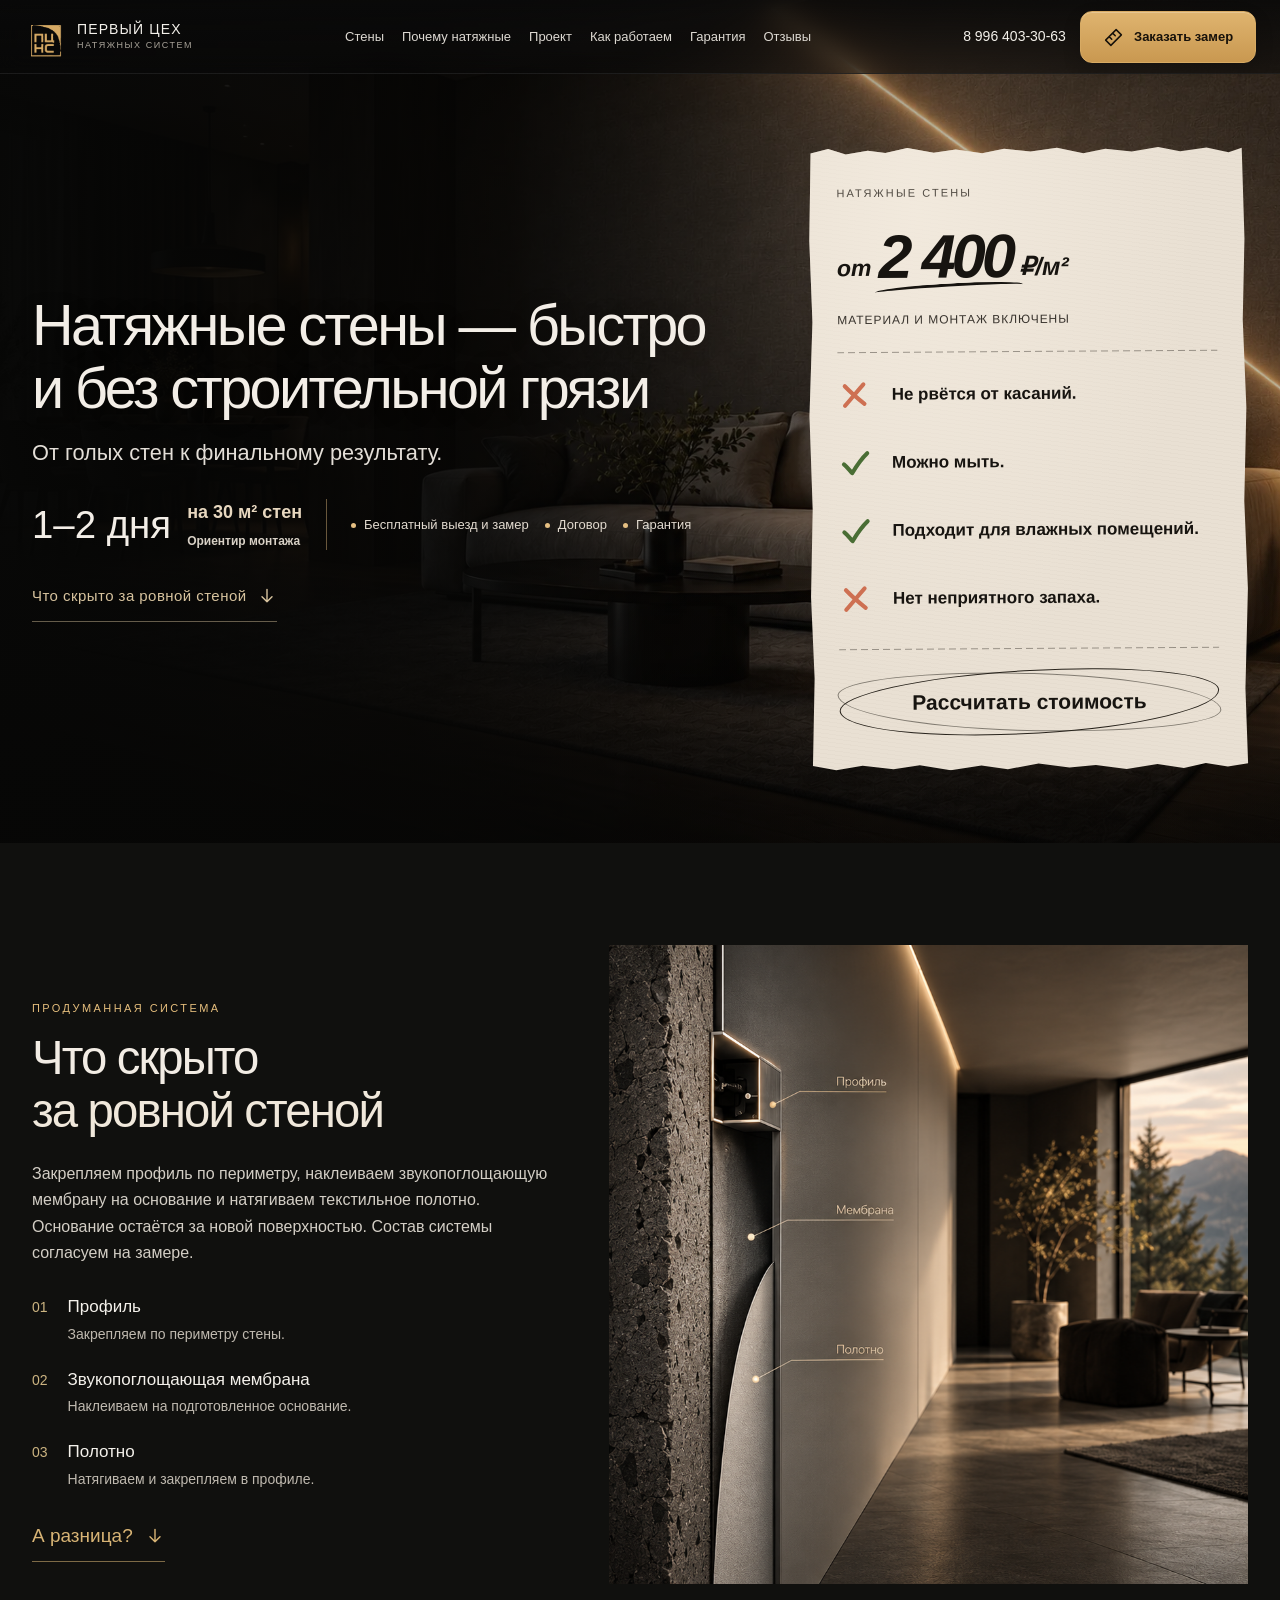
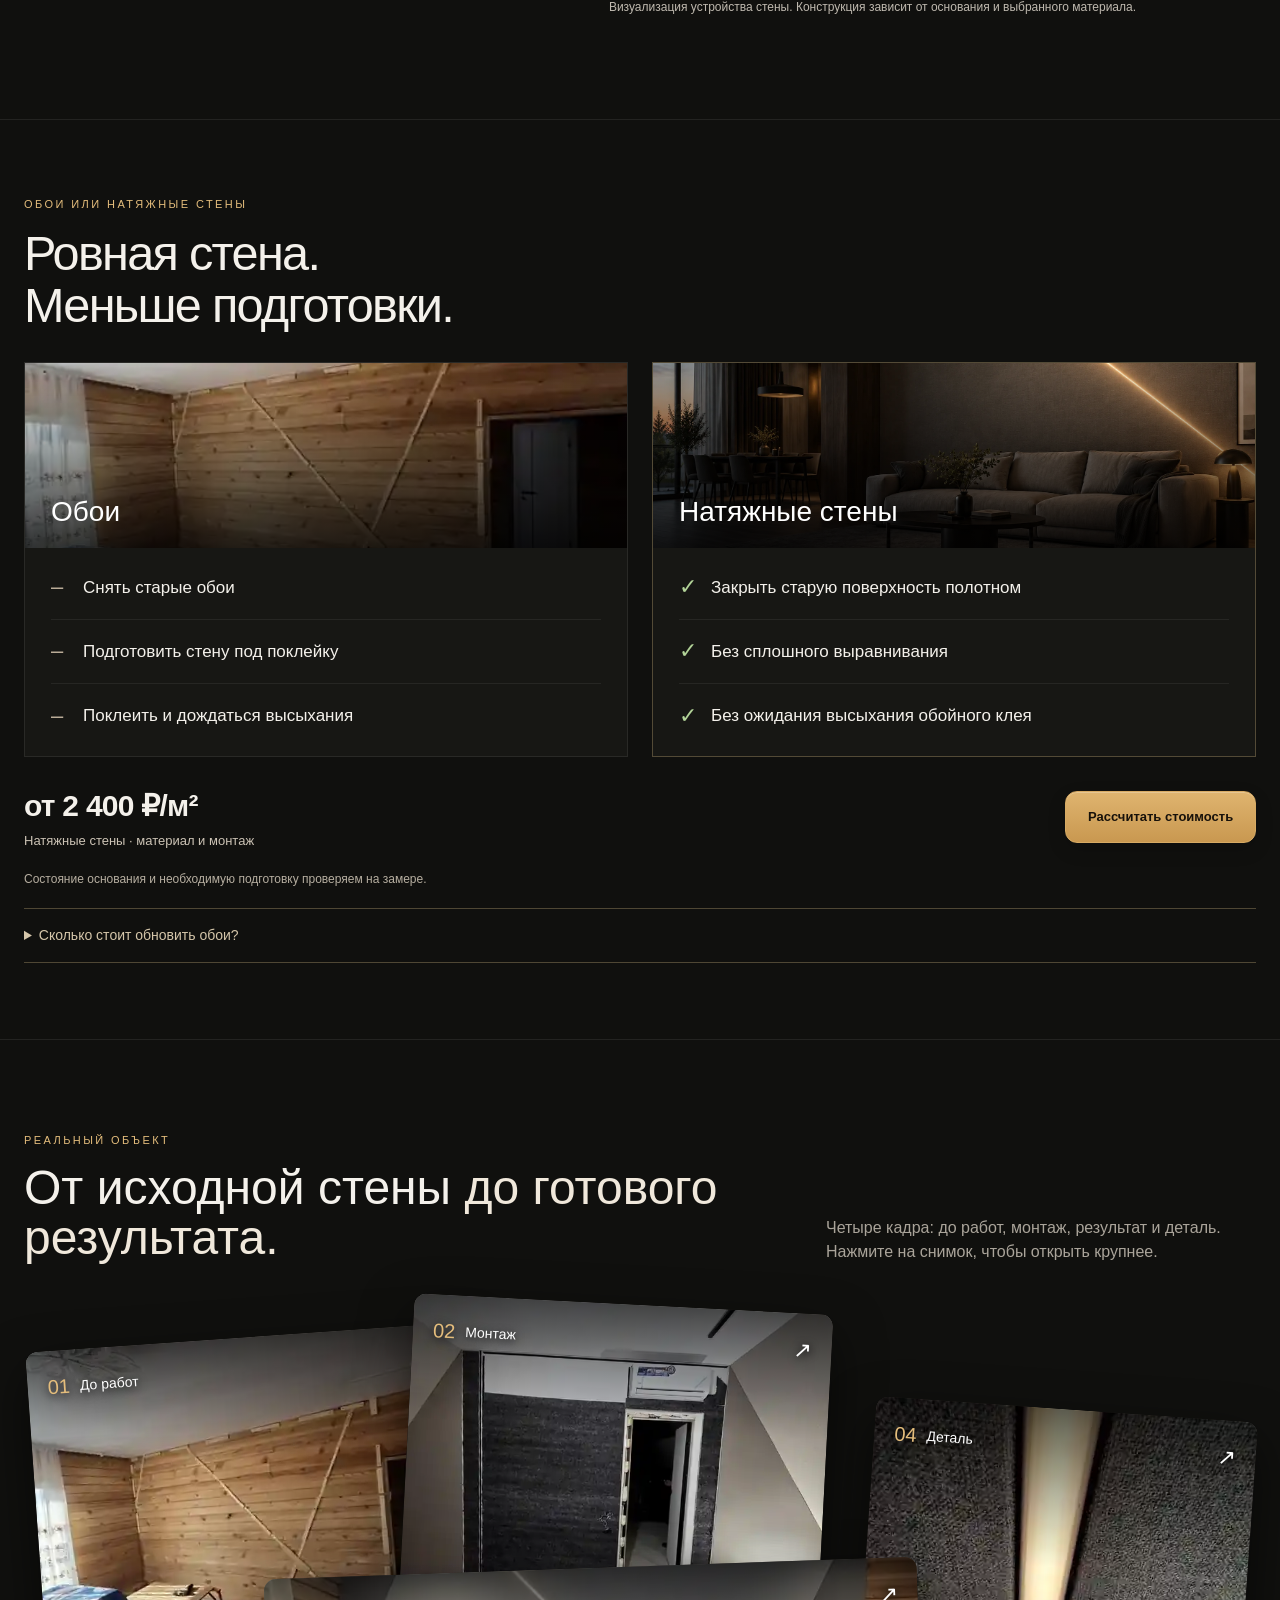
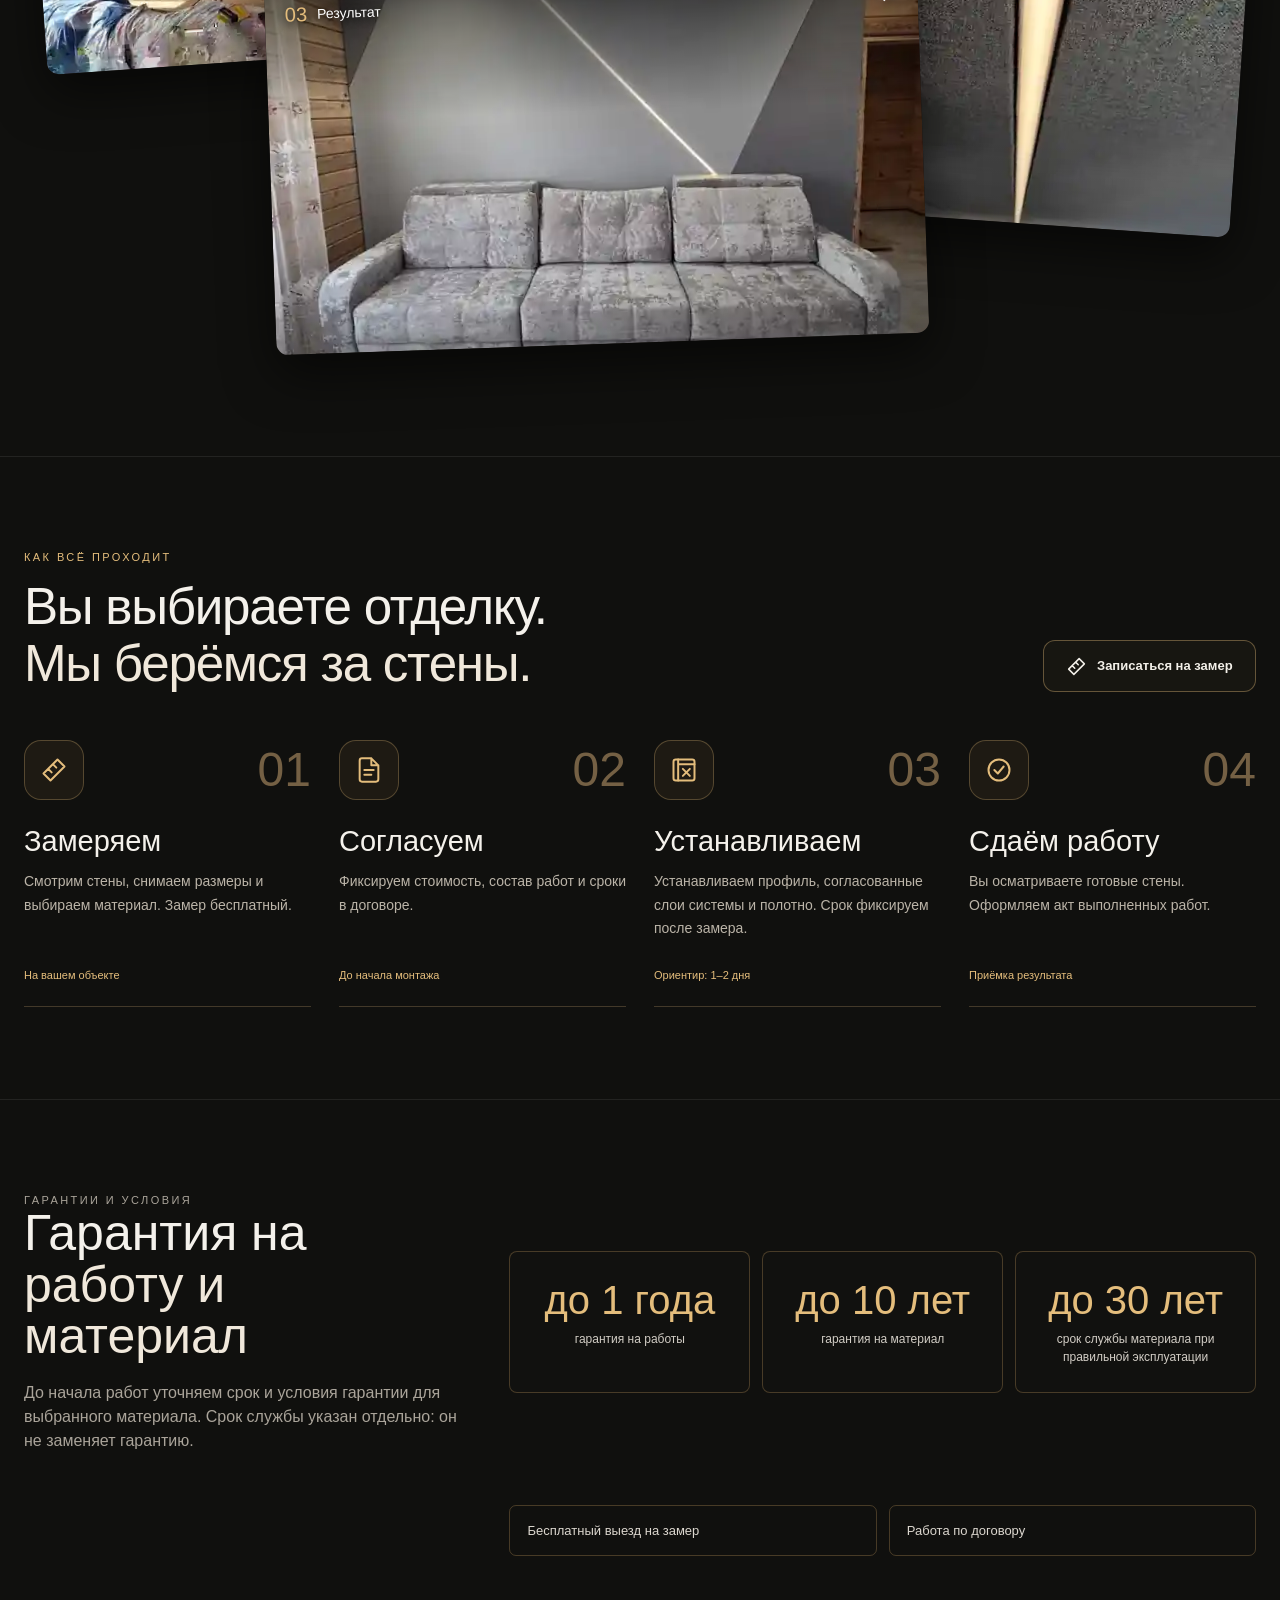
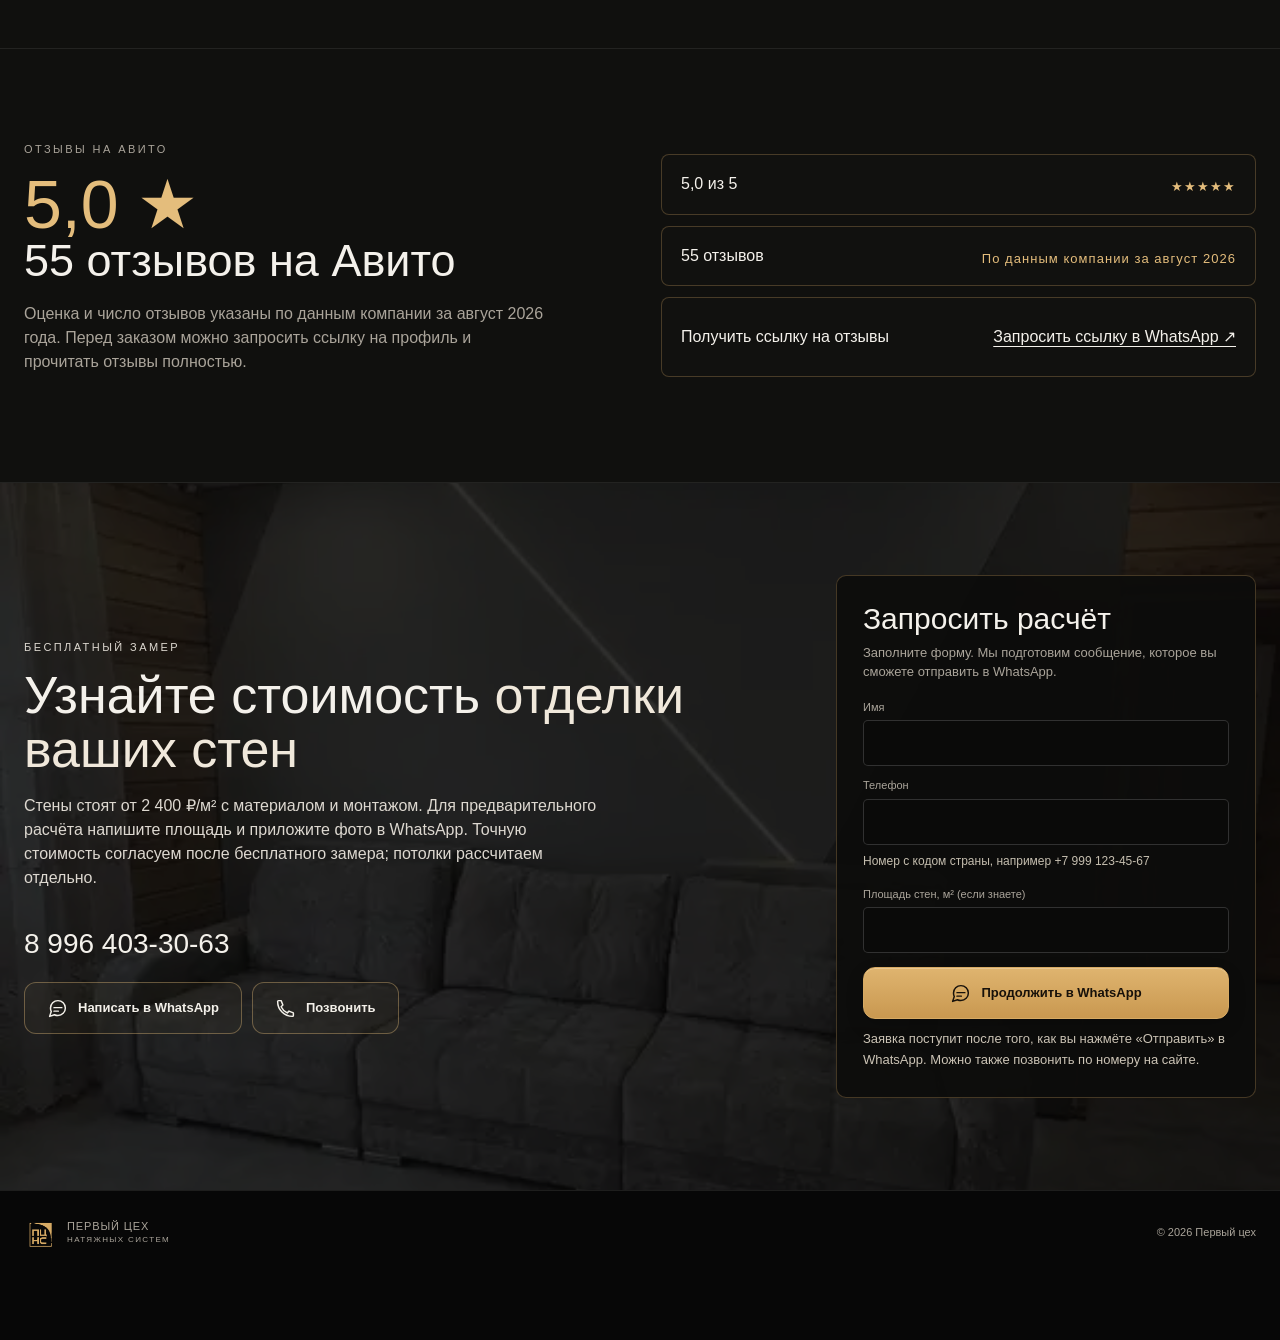
==== commit e8bd7654: "Simplify comparison into compact visual cards and one price CTA" ====
--- a/index.html
+++ b/index.html
@@ -15,10 +15,10 @@
 .finish-compare .finish-row-head>div{font-size:14px}
 @media(max-width:840px){.finish-visuals{gap:16px}.finish-visuals figure{min-height:360px}.finish-visuals figcaption{padding:22px}.finish-compare .finish-card dd{font-size:15px}.finish-compare .finish-card dt{font-size:11px}}
 @media(max-width:600px){.finish-visuals{grid-template-columns:1fr}.finish-visuals figure{min-height:340px}.mount-detail{padding:10px}.mount-detail figcaption{font-size:14px}.wall-device-grid{min-width:0}}
-</style><link rel="stylesheet" href="revision-20260922.css?v=20260923-2"><link rel="stylesheet" href="sections-v2.css?v=20260923"><link rel="stylesheet" href="audit-20260923.css?v=5"></head><body>
+</style><link rel="stylesheet" href="revision-20260922.css?v=20260923-2"><link rel="stylesheet" href="sections-v2.css?v=20260923"><link rel="stylesheet" href="audit-20260923.css?v=6"></head><body>
 <header class="header"><div class="wrap header-in"><a class="brand" href="#top"><img src="assets/logo.png" alt="Логотип Первый цех"><span class="brand-text"><strong>Первый цех</strong><span>натяжных систем</span></span></a><nav class="nav"><a href="#walls">Стены</a><a href="#compare">Почему натяжные</a><a href="#case">Проект</a><a href="#process">Как работаем</a><a href="#guarantee">Гарантия</a><a href="#reviews">Отзывы</a></nav><div class="header-actions"><a class="phone" href="tel:+79964033063">8 996 403-30-63</a><a class="btn btn-primary attention-cue" href="#measure"><svg class="btn-icon" width="22" height="22" viewBox="0 0 24 24" fill="none" stroke="currentColor" stroke-width="1.7" stroke-linecap="round" stroke-linejoin="round" aria-hidden="true" focusable="false"><path d="m3 15 12-12 6 6L9 21l-6-6Z M7 11l3 3m1-7 3 3m1-7 3 3"/></svg><span class="btn-label">Заказать замер</span></a></div><button class="menu-btn" id="menuBtn" aria-expanded="false" aria-controls="mobilePanel" aria-label="Меню"><span></span></button></div></header>
 <div class="mobile-panel" id="mobilePanel" aria-hidden="true" inert><nav><a href="#walls">Стены</a><a href="#compare">Почему натяжные</a><a href="#case">Проект</a><a href="#process">Как работаем</a><a href="#guarantee">Гарантия</a><a href="#reviews">Отзывы</a></nav><div class="mobile-contact"><a class="btn btn-primary attention-cue" href="#measure"><svg class="btn-icon" width="22" height="22" viewBox="0 0 24 24" fill="none" stroke="currentColor" stroke-width="1.7" stroke-linecap="round" stroke-linejoin="round" aria-hidden="true" focusable="false"><path d="m3 15 12-12 6 6L9 21l-6-6Z M7 11l3 3m1-7 3 3m1-7 3 3"/></svg><span class="btn-label">Заказать замер</span></a><a class="btn ghost" href="tel:+79964033063"><svg class="btn-icon" width="22" height="22" viewBox="0 0 24 24" fill="none" stroke="currentColor" stroke-width="1.7" stroke-linecap="round" stroke-linejoin="round" aria-hidden="true" focusable="false"><path d="M7 3H4a1 1 0 0 0-1 1c0 9.4 7.6 17 17 17a1 1 0 0 0 1-1v-3l-5-2-2 2a14 14 0 0 1-7-7l2-2-2-5Z"/></svg><span class="btn-label">Позвонить · 8 996 403-30-63</span></a></div></div>
-<main id="top"><section class="hero hero-full hero-receipt-layout"><img class="full-section-image hero-full-image" src="assets/hero-interior-v2.webp?v=20260923-1" alt="" fetchpriority="high" decoding="async"><div class="wrap hero-receipt-grid"><div class="hero-receipt-copy"><h1 class="display">Натяжные стены — быстро и без строительной грязи</h1><p class="hero-receipt-lead">От голых стен к финальному результату.</p><div class="hero-receipt-facts"><div class="hero-time"><strong>1–2 дня</strong><span>на 30 м² стен<small>Ориентир монтажа</small></span></div><div class="hero-trust-line"><span>Бесплатный выезд и замер</span><span>Договор</span><span>Гарантия</span></div></div><a class="hero-down-link" href="#walls"><span>Что скрыто за ровной стеной</span><svg class="down-icon" width="20" height="20" viewBox="0 0 24 24" fill="none" stroke="currentColor" stroke-width="1.7" stroke-linecap="round" stroke-linejoin="round" aria-hidden="true"><path d="M12 4v15m-6-6 6 6 6-6"/></svg></a></div><aside class="receipt-card" aria-label="Стоимость и преимущества натяжных стен"><div class="receipt-kicker">Натяжные стены</div><div class="receipt-price"><small>от</small><strong>2 400</strong><span>₽/м²</span></div><div class="receipt-includes">Материал и монтаж включены</div><div class="receipt-rule" aria-hidden="true"></div><div class="receipt-benefits"><div><svg class="receipt-mark receipt-mark-no" viewBox="0 0 40 40" aria-hidden="true"><path d="M9 9c6 7 13 14 22 22M31 8C24 15 17 23 8 32"/></svg><b>Не рвётся от касаний.</b></div><div><svg class="receipt-mark receipt-mark-yes" viewBox="0 0 40 40" aria-hidden="true"><path d="M7 22c4 3 7 7 10 10C22 23 27 15 34 8"/></svg><b>Можно мыть.</b></div><div><svg class="receipt-mark receipt-mark-yes" viewBox="0 0 40 40" aria-hidden="true"><path d="M7 22c4 3 7 7 10 10C22 23 27 15 34 8"/></svg><b>Подходит для влажных помещений.</b></div><div><svg class="receipt-mark receipt-mark-no" viewBox="0 0 40 40" aria-hidden="true"><path d="M9 9c6 7 13 14 22 22M31 8C24 15 17 23 8 32"/></svg><b>Нет неприятного запаха.</b></div></div><div class="receipt-rule receipt-rule-bottom" aria-hidden="true"></div><a class="receipt-cta attention-cue" href="#measure">Рассчитать стоимость</a></aside></div></section><section class="section wall-system-v2" id="walls"><div class="wrap wall-system-grid"><div class="wall-system-copy"><p class="eyebrow">Продуманная система</p><h2>Что скрыто<br><span class="gold">за ровной стеной</span></h2><p>Закрепляем профиль по периметру, наклеиваем звукопоглощающую мембрану на основание и натягиваем текстильное полотно. Основание остаётся за новой поверхностью. Состав системы согласуем на замере.</p><ol class="system-steps"><li><span>01</span><div><b>Профиль</b><p>Закрепляем по периметру стены.</p></div></li><li><span>02</span><div><b>Звукопоглощающая мембрана</b><p>Наклеиваем на подготовленное основание.</p></div></li><li><span>03</span><div><b>Полотно</b><p>Натягиваем и закрепляем в профиле.</p></div></li></ol><a class="wall-scroll-link" href="#compare"><span>А разница?</span><svg class="down-icon" width="20" height="20" viewBox="0 0 24 24" fill="none" stroke="currentColor" stroke-width="1.7" stroke-linecap="round" stroke-linejoin="round" aria-hidden="true"><path d="M12 4v15m-6-6 6 6 6-6"/></svg></a></div><figure class="system-render" aria-label="Визуализация устройства натяжной стены"><div class="system-crop"><img src="assets/system-render-reference.png" width="1672" height="941" alt="Разрез стены: профиль, звукопоглощающая мембрана и наружное полотно" loading="lazy" decoding="async"></div><figcaption>Визуализация устройства стены. Конструкция зависит от основания и выбранного материала.</figcaption></figure></div></section><section class="section repair-compare-v2" id="compare"><div class="wrap"><div class="repair-compare-head"><div><p class="eyebrow">Не только готовая стена</p><h2>Выбирайте отделку.<br><span class="gold">И процесс ремонта.</span></h2></div><p>Разница — в подготовке, монтаже и том, как проходят работы в вашем доме.</p></div><div class="repair-compare-grid"><article class="repair-option repair-old"><img src="assets/before.webp" alt="Основание до отделки" loading="lazy" decoding="async"><div class="repair-overlay"></div><div class="repair-option-copy"><small>Привычный способ отделки</small><h3>Обои</h3><p class="repair-included">Обновление покрытия в несколько этапов</p><ol class="repair-stages"><li>Снять старое покрытие</li><li>Подготовить основание: состав работ зависит от состояния стены</li><li>Нанести клей и поклеить обои</li><li>Соблюдать условия высыхания выбранных обоев и клея</li><li>Убрать помещение после снятия и поклейки</li></ol></div></article><article class="repair-option repair-new"><img src="assets/hero-interior-v2.webp" alt="Визуализация интерьера с натяжной стеной" loading="lazy" decoding="async"><div class="repair-overlay"></div><div class="repair-option-copy"><small>Другой способ получить ровную поверхность</small><h3>Натяжные стены</h3><p class="unit-price">от 2 400 ₽/м²</p><p class="repair-included">Материал и монтаж включены</p><ol class="repair-stages"><li>Подготовить основание под согласованную систему</li><li>Установить профиль</li><li>Установить мембрану и натянуть полотно</li><li>Без этапа поклейки обоев и ожидания высыхания клея</li><li>Убрать помещение после монтажа</li></ol></div></article></div><div class="repair-value"><h3>Меньше подготовки под финишную отделку</h3><p>Натяжные стены стоят дороже обоев в приведённом расчёте. Вы доплачиваете за другой способ отделки: без сплошного выравнивания под обои и ожидания высыхания обойного клея.</p><p class="repair-value-note">Необходимую подготовку основания, состав системы и срок работ определяем на замере. Крепление профиля тоже требует монтажных работ.</p><a class="btn btn-primary" href="#measure">Рассчитать мои стены</a></div><details class="wallpaper-estimate"><summary>Что входит в стоимость обновления обоев</summary><div class="estimate-body"><p>Пример расчёта на 9 м² стен по предоставленным расценкам. Это не универсальный прайс.</p><dl class="cost-breakdown"><div><dt>Обои: один рулон на 9 м²</dt><dd>2 000 ₽</dd></div><div><dt>Поклейка: 200 ₽ × 9 м²</dt><dd>1 800 ₽</dd></div><div><dt>Снятие старых обоев: 150 ₽ × 9 м²</dt><dd>1 350 ₽</dd></div><div><dt>Подготовка основания: условно 200 ₽ × 9 м²</dt><dd>1 800 ₽</dd></div></dl><p><strong>Всего по этим позициям: 6 950 ₽, или около 772 ₽/м².</strong> Клей и уборка не учтены. Реальный расход обоев зависит от высоты стен, проёмов и подгонки рисунка.</p><p>Грунтовка и выравнивание — разные работы: их необходимость и стоимость уточняются отдельно. В исходном примере на обновление обоев отведено 2–3 дня с уборкой; срок зависит от состояния стены и материалов.</p><p>Натяжная стена той же площади по стартовой цене: <strong>от 21 600 ₽</strong> с материалом и монтажом. В этом примере обои дешевле; для точного сравнения нужны две полные сметы на один объект.</p></div></details><div class="repair-note"><a href="#case">Посмотреть реальный объект ↓</a></div></div></section><section class="section project-section" id="case"><div class="wrap"><div class="section-head project-head"><div><p class="eyebrow">Реальный объект</p><h2>От исходной стены <span class="gold">до готового результата.</span></h2></div><p>Четыре кадра: до работ, монтаж, результат и деталь. Нажмите на снимок, чтобы открыть крупнее.</p></div><div class="project-collage" aria-label="Четыре фотографии отделки стены"><button class="collage-shot collage-before" type="button" data-photo-src="assets/before.webp" data-photo-caption="Исходная деревянная стена" aria-label="Открыть фото: Исходная деревянная стена"><img src="assets/before.webp" alt="Исходная деревянная стена" loading="lazy" decoding="async"><span class="collage-label"><small>01</small><strong>До работ</strong><span aria-hidden="true">↗</span></span></button><button class="collage-shot collage-process" type="button" data-photo-src="assets/process.webp" data-photo-caption="Подготовка и монтаж полотна" aria-label="Открыть фото: Подготовка и монтаж полотна"><img src="assets/process.webp" alt="Подготовка и монтаж полотна" loading="lazy" decoding="async"><span class="collage-label"><small>02</small><strong>Монтаж</strong><span aria-hidden="true">↗</span></span></button><button class="collage-shot collage-after" type="button" data-photo-src="assets/after.webp" data-photo-caption="Готовая стена со световой линией" aria-label="Открыть фото: Готовая стена со световой линией"><img src="assets/after.webp" alt="Готовая стена со световой линией" loading="lazy" decoding="async"><span class="collage-label"><small>03</small><strong>Результат</strong><span aria-hidden="true">↗</span></span></button><button class="collage-shot collage-detail" type="button" data-photo-src="assets/detail.webp" data-photo-caption="Фактура полотна и световая линия" aria-label="Открыть фото: Фактура полотна и световая линия"><img src="assets/detail.webp" alt="Фактура полотна и световая линия" loading="lazy" decoding="async"><span class="collage-label"><small>04</small><strong>Деталь</strong><span aria-hidden="true">↗</span></span></button></div></div></section><section class="section process-refresh" id="process"><div class="wrap"><div class="process-heading"><div><p class="eyebrow">Как всё проходит</p><h2>Вы выбираете отделку.<br><span class="gold">Мы берёмся за стены.</span></h2></div><a class="btn ghost" href="#measure"><svg class="btn-icon" width="22" height="22" viewBox="0 0 24 24" fill="none" stroke="currentColor" stroke-width="1.7" stroke-linecap="round" stroke-linejoin="round" aria-hidden="true" focusable="false"><path d="m3 15 12-12 6 6L9 21l-6-6Z M7 11l3 3m1-7 3 3m1-7 3 3"/></svg><span class="btn-label">Записаться на замер</span></a></div><ol class="order-steps"><li class="order-step"><div class="order-step-top"><span class="order-icon"><svg class="step-svg" width="22" height="22" viewBox="0 0 24 24" fill="none" stroke="currentColor" stroke-width="1.7" stroke-linecap="round" stroke-linejoin="round" aria-hidden="true" focusable="false"><path d="m3 15 12-12 6 6L9 21l-6-6Z M7 11l3 3m1-7 3 3m1-7 3 3"/></svg></span><span class="order-number">01</span></div><h3>Замеряем</h3><p>Смотрим стены, снимаем размеры и выбираем материал. Замер бесплатный.</p><small>На вашем объекте</small></li><li class="order-step"><div class="order-step-top"><span class="order-icon"><svg class="step-svg" width="22" height="22" viewBox="0 0 24 24" fill="none" stroke="currentColor" stroke-width="1.7" stroke-linecap="round" stroke-linejoin="round" aria-hidden="true" focusable="false"><path d="M14 2H6a2 2 0 0 0-2 2v16a2 2 0 0 0 2 2h12a2 2 0 0 0 2-2V8l-6-6Z M14 2v6h6M8 12h8m-8 4h6"/></svg></span><span class="order-number">02</span></div><h3>Согласуем</h3><p>Фиксируем стоимость, состав работ и сроки в договоре.</p><small>До начала монтажа</small></li><li class="order-step"><div class="order-step-top"><span class="order-icon"><svg class="step-svg" width="22" height="22" viewBox="0 0 24 24" fill="none" stroke="currentColor" stroke-width="1.7" stroke-linecap="round" stroke-linejoin="round" aria-hidden="true" focusable="false"><rect x="3" y="3" width="18" height="18" rx="2"/><path d="M7 3v18M7 7h14m-10 4 6 6m0-6-6 6"/></svg></span><span class="order-number">03</span></div><h3>Устанавливаем</h3><p>Устанавливаем профиль, согласованные слои системы и полотно. Срок фиксируем после замера.</p><small>Ориентир: 1–2 дня</small></li><li class="order-step"><div class="order-step-top"><span class="order-icon"><svg class="step-svg" width="22" height="22" viewBox="0 0 24 24" fill="none" stroke="currentColor" stroke-width="1.7" stroke-linecap="round" stroke-linejoin="round" aria-hidden="true" focusable="false"><circle cx="12" cy="12" r="9"/><path d="m8 12 3 3 5-6"/></svg></span><span class="order-number">04</span></div><h3>Сдаём работу</h3><p>Вы осматриваете готовые стены. Оформляем акт выполненных работ.</p><small>Приёмка результата</small></li></ol></div></section><section class="section guarantee" id="guarantee"><div class="wrap guarantee-grid"><div class="guarantee-copy"><p class="eyebrow">Гарантии и условия</p><h2>Гарантия на <span class="gold">работу и материал</span></h2><p>До начала работ уточняем срок и условия гарантии для выбранного материала. Срок службы указан отдельно: он не заменяет гарантию.</p></div><div class="metrics"><div class="metric"><strong>до 1 года</strong><span>гарантия на работы</span></div><div class="metric"><strong>до 10 лет</strong><span>гарантия на материал</span></div><div class="metric"><strong>до 30 лет</strong><span>срок службы материала при правильной эксплуатации</span></div></div><div class="guarantee-notes"><div class="note">Бесплатный выезд на замер</div><div class="note">Работа по договору</div></div></div></section>
+<main id="top"><section class="hero hero-full hero-receipt-layout"><img class="full-section-image hero-full-image" src="assets/hero-interior-v2.webp?v=20260923-1" alt="" fetchpriority="high" decoding="async"><div class="wrap hero-receipt-grid"><div class="hero-receipt-copy"><h1 class="display">Натяжные стены — быстро и без строительной грязи</h1><p class="hero-receipt-lead">От голых стен к финальному результату.</p><div class="hero-receipt-facts"><div class="hero-time"><strong>1–2 дня</strong><span>на 30 м² стен<small>Ориентир монтажа</small></span></div><div class="hero-trust-line"><span>Бесплатный выезд и замер</span><span>Договор</span><span>Гарантия</span></div></div><a class="hero-down-link" href="#walls"><span>Что скрыто за ровной стеной</span><svg class="down-icon" width="20" height="20" viewBox="0 0 24 24" fill="none" stroke="currentColor" stroke-width="1.7" stroke-linecap="round" stroke-linejoin="round" aria-hidden="true"><path d="M12 4v15m-6-6 6 6 6-6"/></svg></a></div><aside class="receipt-card" aria-label="Стоимость и преимущества натяжных стен"><div class="receipt-kicker">Натяжные стены</div><div class="receipt-price"><small>от</small><strong>2 400</strong><span>₽/м²</span></div><div class="receipt-includes">Материал и монтаж включены</div><div class="receipt-rule" aria-hidden="true"></div><div class="receipt-benefits"><div><svg class="receipt-mark receipt-mark-no" viewBox="0 0 40 40" aria-hidden="true"><path d="M9 9c6 7 13 14 22 22M31 8C24 15 17 23 8 32"/></svg><b>Не рвётся от касаний.</b></div><div><svg class="receipt-mark receipt-mark-yes" viewBox="0 0 40 40" aria-hidden="true"><path d="M7 22c4 3 7 7 10 10C22 23 27 15 34 8"/></svg><b>Можно мыть.</b></div><div><svg class="receipt-mark receipt-mark-yes" viewBox="0 0 40 40" aria-hidden="true"><path d="M7 22c4 3 7 7 10 10C22 23 27 15 34 8"/></svg><b>Подходит для влажных помещений.</b></div><div><svg class="receipt-mark receipt-mark-no" viewBox="0 0 40 40" aria-hidden="true"><path d="M9 9c6 7 13 14 22 22M31 8C24 15 17 23 8 32"/></svg><b>Нет неприятного запаха.</b></div></div><div class="receipt-rule receipt-rule-bottom" aria-hidden="true"></div><a class="receipt-cta attention-cue" href="#measure">Рассчитать стоимость</a></aside></div></section><section class="section wall-system-v2" id="walls"><div class="wrap wall-system-grid"><div class="wall-system-copy"><p class="eyebrow">Продуманная система</p><h2>Что скрыто<br><span class="gold">за ровной стеной</span></h2><p>Закрепляем профиль по периметру, наклеиваем звукопоглощающую мембрану на основание и натягиваем текстильное полотно. Основание остаётся за новой поверхностью. Состав системы согласуем на замере.</p><ol class="system-steps"><li><span>01</span><div><b>Профиль</b><p>Закрепляем по периметру стены.</p></div></li><li><span>02</span><div><b>Звукопоглощающая мембрана</b><p>Наклеиваем на подготовленное основание.</p></div></li><li><span>03</span><div><b>Полотно</b><p>Натягиваем и закрепляем в профиле.</p></div></li></ol><a class="wall-scroll-link" href="#compare"><span>А разница?</span><svg class="down-icon" width="20" height="20" viewBox="0 0 24 24" fill="none" stroke="currentColor" stroke-width="1.7" stroke-linecap="round" stroke-linejoin="round" aria-hidden="true"><path d="M12 4v15m-6-6 6 6 6-6"/></svg></a></div><figure class="system-render" aria-label="Визуализация устройства натяжной стены"><div class="system-crop"><img src="assets/system-render-reference.png" width="1672" height="941" alt="Разрез стены: профиль, звукопоглощающая мембрана и наружное полотно" loading="lazy" decoding="async"></div><figcaption>Визуализация устройства стены. Конструкция зависит от основания и выбранного материала.</figcaption></figure></div></section><section class="section repair-simple" id="compare"><div class="wrap"><p class="eyebrow">Обои или натяжные стены</p><h2>Ровная стена.<br>Меньше подготовки.</h2><div class="repair-simple-grid"><article class="repair-simple-card"><div class="repair-simple-photo"><img src="assets/before.webp" alt="Основание до отделки" loading="lazy"><h3>Обои</h3></div><ul><li>Снять старые обои</li><li>Подготовить стену под поклейку</li><li>Поклеить и дождаться высыхания</li></ul></article><article class="repair-simple-card repair-simple-featured"><div class="repair-simple-photo"><img src="assets/hero-interior-v2.webp" alt="Визуализация готового интерьера" loading="lazy"><h3>Натяжные стены</h3></div><ul><li>Закрыть старую поверхность полотном</li><li>Без сплошного выравнивания</li><li>Без ожидания высыхания обойного клея</li></ul></article></div><div class="repair-simple-offer"><div><strong>от 2 400 ₽/м²</strong><span>Натяжные стены · материал и монтаж</span></div><a class="btn btn-primary" href="#measure">Рассчитать стоимость</a></div><p class="repair-simple-note">Состояние основания и необходимую подготовку проверяем на замере.</p><details class="wallpaper-estimate"><summary>Сколько стоит обновить обои?</summary><div class="estimate-body"><p>Пример расчёта на 9 м² стен по предоставленным расценкам. Это не универсальный прайс.</p><dl class="cost-breakdown"><div><dt>Обои: один рулон на 9 м²</dt><dd>2 000 ₽</dd></div><div><dt>Поклейка: 200 ₽ × 9 м²</dt><dd>1 800 ₽</dd></div><div><dt>Снятие старых обоев: 150 ₽ × 9 м²</dt><dd>1 350 ₽</dd></div><div><dt>Подготовка основания: условно 200 ₽ × 9 м²</dt><dd>1 800 ₽</dd></div></dl><p><strong>Всего по этим позициям: 6 950 ₽, или около 772 ₽/м².</strong> Клей и уборка не учтены. Реальный расход обоев зависит от высоты стен, проёмов и подгонки рисунка.</p><p>Грунтовка и выравнивание — разные работы: их необходимость и стоимость уточняются отдельно. В исходном примере на обновление обоев отведено 2–3 дня с уборкой; срок зависит от состояния стены и материалов.</p><p>Натяжная стена той же площади по стартовой цене: <strong>от 21 600 ₽</strong> с материалом и монтажом. В этом примере обои дешевле; для точного сравнения нужны две полные сметы на один объект.</p></div></details></div></section><section class="section project-section" id="case"><div class="wrap"><div class="section-head project-head"><div><p class="eyebrow">Реальный объект</p><h2>От исходной стены <span class="gold">до готового результата.</span></h2></div><p>Четыре кадра: до работ, монтаж, результат и деталь. Нажмите на снимок, чтобы открыть крупнее.</p></div><div class="project-collage" aria-label="Четыре фотографии отделки стены"><button class="collage-shot collage-before" type="button" data-photo-src="assets/before.webp" data-photo-caption="Исходная деревянная стена" aria-label="Открыть фото: Исходная деревянная стена"><img src="assets/before.webp" alt="Исходная деревянная стена" loading="lazy" decoding="async"><span class="collage-label"><small>01</small><strong>До работ</strong><span aria-hidden="true">↗</span></span></button><button class="collage-shot collage-process" type="button" data-photo-src="assets/process.webp" data-photo-caption="Подготовка и монтаж полотна" aria-label="Открыть фото: Подготовка и монтаж полотна"><img src="assets/process.webp" alt="Подготовка и монтаж полотна" loading="lazy" decoding="async"><span class="collage-label"><small>02</small><strong>Монтаж</strong><span aria-hidden="true">↗</span></span></button><button class="collage-shot collage-after" type="button" data-photo-src="assets/after.webp" data-photo-caption="Готовая стена со световой линией" aria-label="Открыть фото: Готовая стена со световой линией"><img src="assets/after.webp" alt="Готовая стена со световой линией" loading="lazy" decoding="async"><span class="collage-label"><small>03</small><strong>Результат</strong><span aria-hidden="true">↗</span></span></button><button class="collage-shot collage-detail" type="button" data-photo-src="assets/detail.webp" data-photo-caption="Фактура полотна и световая линия" aria-label="Открыть фото: Фактура полотна и световая линия"><img src="assets/detail.webp" alt="Фактура полотна и световая линия" loading="lazy" decoding="async"><span class="collage-label"><small>04</small><strong>Деталь</strong><span aria-hidden="true">↗</span></span></button></div></div></section><section class="section process-refresh" id="process"><div class="wrap"><div class="process-heading"><div><p class="eyebrow">Как всё проходит</p><h2>Вы выбираете отделку.<br><span class="gold">Мы берёмся за стены.</span></h2></div><a class="btn ghost" href="#measure"><svg class="btn-icon" width="22" height="22" viewBox="0 0 24 24" fill="none" stroke="currentColor" stroke-width="1.7" stroke-linecap="round" stroke-linejoin="round" aria-hidden="true" focusable="false"><path d="m3 15 12-12 6 6L9 21l-6-6Z M7 11l3 3m1-7 3 3m1-7 3 3"/></svg><span class="btn-label">Записаться на замер</span></a></div><ol class="order-steps"><li class="order-step"><div class="order-step-top"><span class="order-icon"><svg class="step-svg" width="22" height="22" viewBox="0 0 24 24" fill="none" stroke="currentColor" stroke-width="1.7" stroke-linecap="round" stroke-linejoin="round" aria-hidden="true" focusable="false"><path d="m3 15 12-12 6 6L9 21l-6-6Z M7 11l3 3m1-7 3 3m1-7 3 3"/></svg></span><span class="order-number">01</span></div><h3>Замеряем</h3><p>Смотрим стены, снимаем размеры и выбираем материал. Замер бесплатный.</p><small>На вашем объекте</small></li><li class="order-step"><div class="order-step-top"><span class="order-icon"><svg class="step-svg" width="22" height="22" viewBox="0 0 24 24" fill="none" stroke="currentColor" stroke-width="1.7" stroke-linecap="round" stroke-linejoin="round" aria-hidden="true" focusable="false"><path d="M14 2H6a2 2 0 0 0-2 2v16a2 2 0 0 0 2 2h12a2 2 0 0 0 2-2V8l-6-6Z M14 2v6h6M8 12h8m-8 4h6"/></svg></span><span class="order-number">02</span></div><h3>Согласуем</h3><p>Фиксируем стоимость, состав работ и сроки в договоре.</p><small>До начала монтажа</small></li><li class="order-step"><div class="order-step-top"><span class="order-icon"><svg class="step-svg" width="22" height="22" viewBox="0 0 24 24" fill="none" stroke="currentColor" stroke-width="1.7" stroke-linecap="round" stroke-linejoin="round" aria-hidden="true" focusable="false"><rect x="3" y="3" width="18" height="18" rx="2"/><path d="M7 3v18M7 7h14m-10 4 6 6m0-6-6 6"/></svg></span><span class="order-number">03</span></div><h3>Устанавливаем</h3><p>Устанавливаем профиль, согласованные слои системы и полотно. Срок фиксируем после замера.</p><small>Ориентир: 1–2 дня</small></li><li class="order-step"><div class="order-step-top"><span class="order-icon"><svg class="step-svg" width="22" height="22" viewBox="0 0 24 24" fill="none" stroke="currentColor" stroke-width="1.7" stroke-linecap="round" stroke-linejoin="round" aria-hidden="true" focusable="false"><circle cx="12" cy="12" r="9"/><path d="m8 12 3 3 5-6"/></svg></span><span class="order-number">04</span></div><h3>Сдаём работу</h3><p>Вы осматриваете готовые стены. Оформляем акт выполненных работ.</p><small>Приёмка результата</small></li></ol></div></section><section class="section guarantee" id="guarantee"><div class="wrap guarantee-grid"><div class="guarantee-copy"><p class="eyebrow">Гарантии и условия</p><h2>Гарантия на <span class="gold">работу и материал</span></h2><p>До начала работ уточняем срок и условия гарантии для выбранного материала. Срок службы указан отдельно: он не заменяет гарантию.</p></div><div class="metrics"><div class="metric"><strong>до 1 года</strong><span>гарантия на работы</span></div><div class="metric"><strong>до 10 лет</strong><span>гарантия на материал</span></div><div class="metric"><strong>до 30 лет</strong><span>срок службы материала при правильной эксплуатации</span></div></div><div class="guarantee-notes"><div class="note">Бесплатный выезд на замер</div><div class="note">Работа по договору</div></div></div></section>
 <section class="section" id="reviews"><div class="wrap reviews-grid"><div class="rating-copy"><p class="eyebrow">Отзывы на Авито</p><h2><span class="rating">5,0 ★</span><br>55 отзывов на Авито</h2><p>Оценка и число отзывов указаны по данным компании за август 2026 года. Перед заказом можно запросить ссылку на профиль и прочитать отзывы полностью.</p></div><div class="review-points"><div class="review-point"><b>5,0 из 5</b><span>★★★★★</span></div><div class="review-point"><b>55 отзывов</b><span>По данным компании за август 2026</span></div><div class="review-point"><b>Получить ссылку на отзывы</b><a href="https://wa.me/79964033063?text=%D0%97%D0%B4%D1%80%D0%B0%D0%B2%D1%81%D1%82%D0%B2%D1%83%D0%B9%D1%82%D0%B5!%20%D0%9F%D1%80%D0%B8%D1%88%D0%BB%D0%B8%D1%82%D0%B5%2C%20%D0%BF%D0%BE%D0%B6%D0%B0%D0%BB%D1%83%D0%B9%D1%81%D1%82%D0%B0%2C%20%D1%81%D1%81%D1%8B%D0%BB%D0%BA%D1%83%20%D0%BD%D0%B0%20%D0%B2%D0%B0%D1%88%20%D0%BF%D1%80%D0%BE%D1%84%D0%B8%D0%BB%D1%8C%20%D0%90%D0%B2%D0%B8%D1%82%D0%BE%20%D1%81%20%D0%BE%D1%82%D0%B7%D1%8B%D0%B2%D0%B0%D0%BC%D0%B8." target="_blank" rel="noopener">Запросить ссылку в WhatsApp ↗</a></div></div></div></section>
 <section class="section cta" id="measure"><div class="cta-bg"><img src="assets/hero.webp" alt=""></div><div class="wrap cta-in"><div class="cta-copy"><p class="eyebrow">Бесплатный замер</p><h2>Узнайте стоимость <span class="gold">отделки ваших стен</span></h2><p>Стены стоят от 2 400 ₽/м² с материалом и монтажом. Для предварительного расчёта напишите площадь и приложите фото в WhatsApp. Точную стоимость согласуем после бесплатного замера; потолки рассчитаем отдельно.</p><a class="cta-phone" href="tel:+79964033063">8 996 403-30-63</a><div class="contact-actions"><a class="btn ghost" href="https://wa.me/79964033063" target="_blank" rel="noopener"><svg class="btn-icon" width="22" height="22" viewBox="0 0 24 24" fill="none" stroke="currentColor" stroke-width="1.7" stroke-linecap="round" stroke-linejoin="round" aria-hidden="true" focusable="false"><path d="M21 11.5a8.5 8.5 0 0 1-8.5 8.5 9 9 0 0 1-4-.9L3 21l1.9-5.5a9 9 0 0 1-.9-4A8.5 8.5 0 0 1 12.5 3 8.5 8.5 0 0 1 21 11.5Z"/><path d="M8 11h9m-9 4h5"/></svg><span class="btn-label">Написать в WhatsApp</span></a><a class="btn ghost" href="tel:+79964033063"><svg class="btn-icon" width="22" height="22" viewBox="0 0 24 24" fill="none" stroke="currentColor" stroke-width="1.7" stroke-linecap="round" stroke-linejoin="round" aria-hidden="true" focusable="false"><path d="M7 3H4a1 1 0 0 0-1 1c0 9.4 7.6 17 17 17a1 1 0 0 0 1-1v-3l-5-2-2 2a14 14 0 0 1-7-7l2-2-2-5Z"/></svg><span class="btn-label">Позвонить</span></a></div></div><form class="form" id="leadForm"><h3>Запросить расчёт</h3><p>Заполните форму. Мы подготовим сообщение, которое вы сможете отправить в WhatsApp.</p><div class="field"><label for="name">Имя</label><input id="name" name="name" autocomplete="name" maxlength="80" required></div><div class="field"><label for="phone">Телефон</label><input id="phone" name="phone" type="tel" autocomplete="tel" inputmode="tel" maxlength="24" required aria-describedby="phoneHint"></div><small id="phoneHint">Номер с кодом страны, например +7 999 123-45-67</small><div class="field"><label for="area">Площадь стен, м² (если знаете)</label><input id="area" name="area" inputmode="decimal" maxlength="12"></div><button class="btn btn-primary attention-cue" type="submit"><svg class="btn-icon" width="22" height="22" viewBox="0 0 24 24" fill="none" stroke="currentColor" stroke-width="1.7" stroke-linecap="round" stroke-linejoin="round" aria-hidden="true" focusable="false"><path d="M21 11.5a8.5 8.5 0 0 1-8.5 8.5 9 9 0 0 1-4-.9L3 21l1.9-5.5a9 9 0 0 1-.9-4A8.5 8.5 0 0 1 12.5 3 8.5 8.5 0 0 1 21 11.5Z"/><path d="M8 11h9m-9 4h5"/></svg><span class="btn-label">Продолжить в WhatsApp</span></button><div class="form-note">Заявка поступит после того, как вы нажмёте «Отправить» в WhatsApp. Можно также позвонить по номеру на сайте.</div></form></div></section></main>
 <div class="project-lightbox" id="projectLightbox" aria-hidden="true" inert role="dialog" aria-modal="true" aria-label="Фотография проекта"><button class="lightbox-close" id="lightboxClose" type="button" aria-label="Закрыть">×</button><figure><img id="lightboxImage" alt=""><figcaption id="lightboxCaption"></figcaption></figure></div><footer class="footer"><div class="wrap footer-in"><a class="brand" href="#top"><img src="assets/logo.png" alt=""><span class="brand-text"><strong>Первый цех</strong><span>натяжных систем</span></span></a><div>© <span id="year"></span> Первый цех</div></div></footer><div class="mobile-cta"><a class="btn ghost" href="tel:+79964033063"><svg class="btn-icon" width="22" height="22" viewBox="0 0 24 24" fill="none" stroke="currentColor" stroke-width="1.7" stroke-linecap="round" stroke-linejoin="round" aria-hidden="true" focusable="false"><path d="M7 3H4a1 1 0 0 0-1 1c0 9.4 7.6 17 17 17a1 1 0 0 0 1-1v-3l-5-2-2 2a14 14 0 0 1-7-7l2-2-2-5Z"/></svg><span class="btn-label">Позвонить</span></a><a class="btn btn-primary attention-cue" href="#measure"><svg class="btn-icon" width="22" height="22" viewBox="0 0 24 24" fill="none" stroke="currentColor" stroke-width="1.7" stroke-linecap="round" stroke-linejoin="round" aria-hidden="true" focusable="false"><rect x="5" y="2" width="14" height="20" rx="3"/><path d="M8 6h8M8 11h1m6 0h1m-8 4h1m6 0h1m-8 4h1m6 0h1"/></svg><span class="btn-label">Рассчитать</span></a></div>
--- a/audit-20260923.css
+++ b/audit-20260923.css
@@ -93,3 +93,24 @@
 .repair-value{padding:36px 0;max-width:850px}.repair-value h3{font-size:clamp(25px,3vw,36px);line-height:1.2;margin:0 0 16px}.repair-value p{color:#ddd6cb;line-height:1.65}.repair-value .repair-value-note{font-size:14px;color:#bfb9af}.repair-value .btn{margin-top:12px}
 .wallpaper-estimate{border-top:1px solid #cdb58255;border-bottom:1px solid #cdb58255}.wallpaper-estimate summary{cursor:pointer;padding:22px 8px;font-size:17px;font-weight:600;line-height:1.5}.wallpaper-estimate summary:focus-visible{outline:2px solid #d3ba86;outline-offset:3px}.estimate-body{max-width:850px;padding:0 8px 24px;line-height:1.65;color:#d3cec5}.estimate-body .cost-breakdown{font-size:15px}.estimate-body .cost-breakdown dd{color:#f4f1eb}
 @media(max-width:480px){.repair-stages{gap:15px}.wallpaper-estimate summary{font-size:16px}.estimate-body .cost-breakdown{font-size:13px}}
+
+/* Compact comparison with an independent layout. */
+.repair-simple{background:#10100e;padding:76px 0}
+.repair-simple h2{font-size:clamp(32px,3.8vw,52px);line-height:1.08;letter-spacing:-.035em;margin:0 0 30px}
+.repair-simple-grid{display:grid;grid-template-columns:1fr 1fr;gap:24px}
+.repair-simple-card{min-width:0;background:#171714;border:1px solid #ffffff14}
+.repair-simple-photo{height:185px;position:relative;overflow:hidden}
+.repair-simple-photo img{width:100%;height:100%;object-fit:cover}
+.repair-simple-photo:after{content:'';position:absolute;inset:0;background:linear-gradient(transparent,#000c)}
+.repair-simple-photo h3{position:absolute;z-index:1;bottom:20px;left:26px;right:20px;margin:0;color:white;font-size:28px;line-height:1.1}
+.repair-simple-card ul{list-style:none;padding:8px 26px;margin:0}
+.repair-simple-card li{display:flex;align-items:center;gap:12px;min-height:64px;padding:12px 0;font-size:17px;line-height:1.4;border-bottom:1px solid #ffffff10}
+.repair-simple-card li:last-child{border:0}
+.repair-simple-card li:before{content:'–';color:#baac97;font-size:22px;flex:0 0 20px}
+.repair-simple-featured{border-color:#cbb17b55}.repair-simple-featured li:before{content:'✓';color:#b2d398}
+.repair-simple-offer{display:flex;align-items:center;justify-content:space-between;gap:24px;margin-top:26px}
+.repair-simple-offer strong{display:block;font-size:30px;font-weight:600;letter-spacing:-.025em}
+.repair-simple-offer span{display:block;font-size:13px;color:#ccc3b5;margin-top:3px}
+.repair-simple-note{font-size:12px;color:#b7afa1;margin:20px 0}
+.repair-simple .wallpaper-estimate summary{font-size:14px;font-weight:400;padding:16px 0;color:#d5c6aa}
+@media(max-width:640px){.repair-simple{padding:48px 0}.repair-simple-grid{grid-template-columns:1fr;gap:18px}.repair-simple-photo{height:145px}.repair-simple-photo h3{font-size:25px;left:20px}.repair-simple-card ul{padding:6px 20px}.repair-simple-card li{font-size:16px;min-height:54px}.repair-simple-offer{align-items:stretch;flex-direction:column;gap:16px}.repair-simple-offer strong{font-size:28px}.repair-simple-offer .btn{width:100%}}
